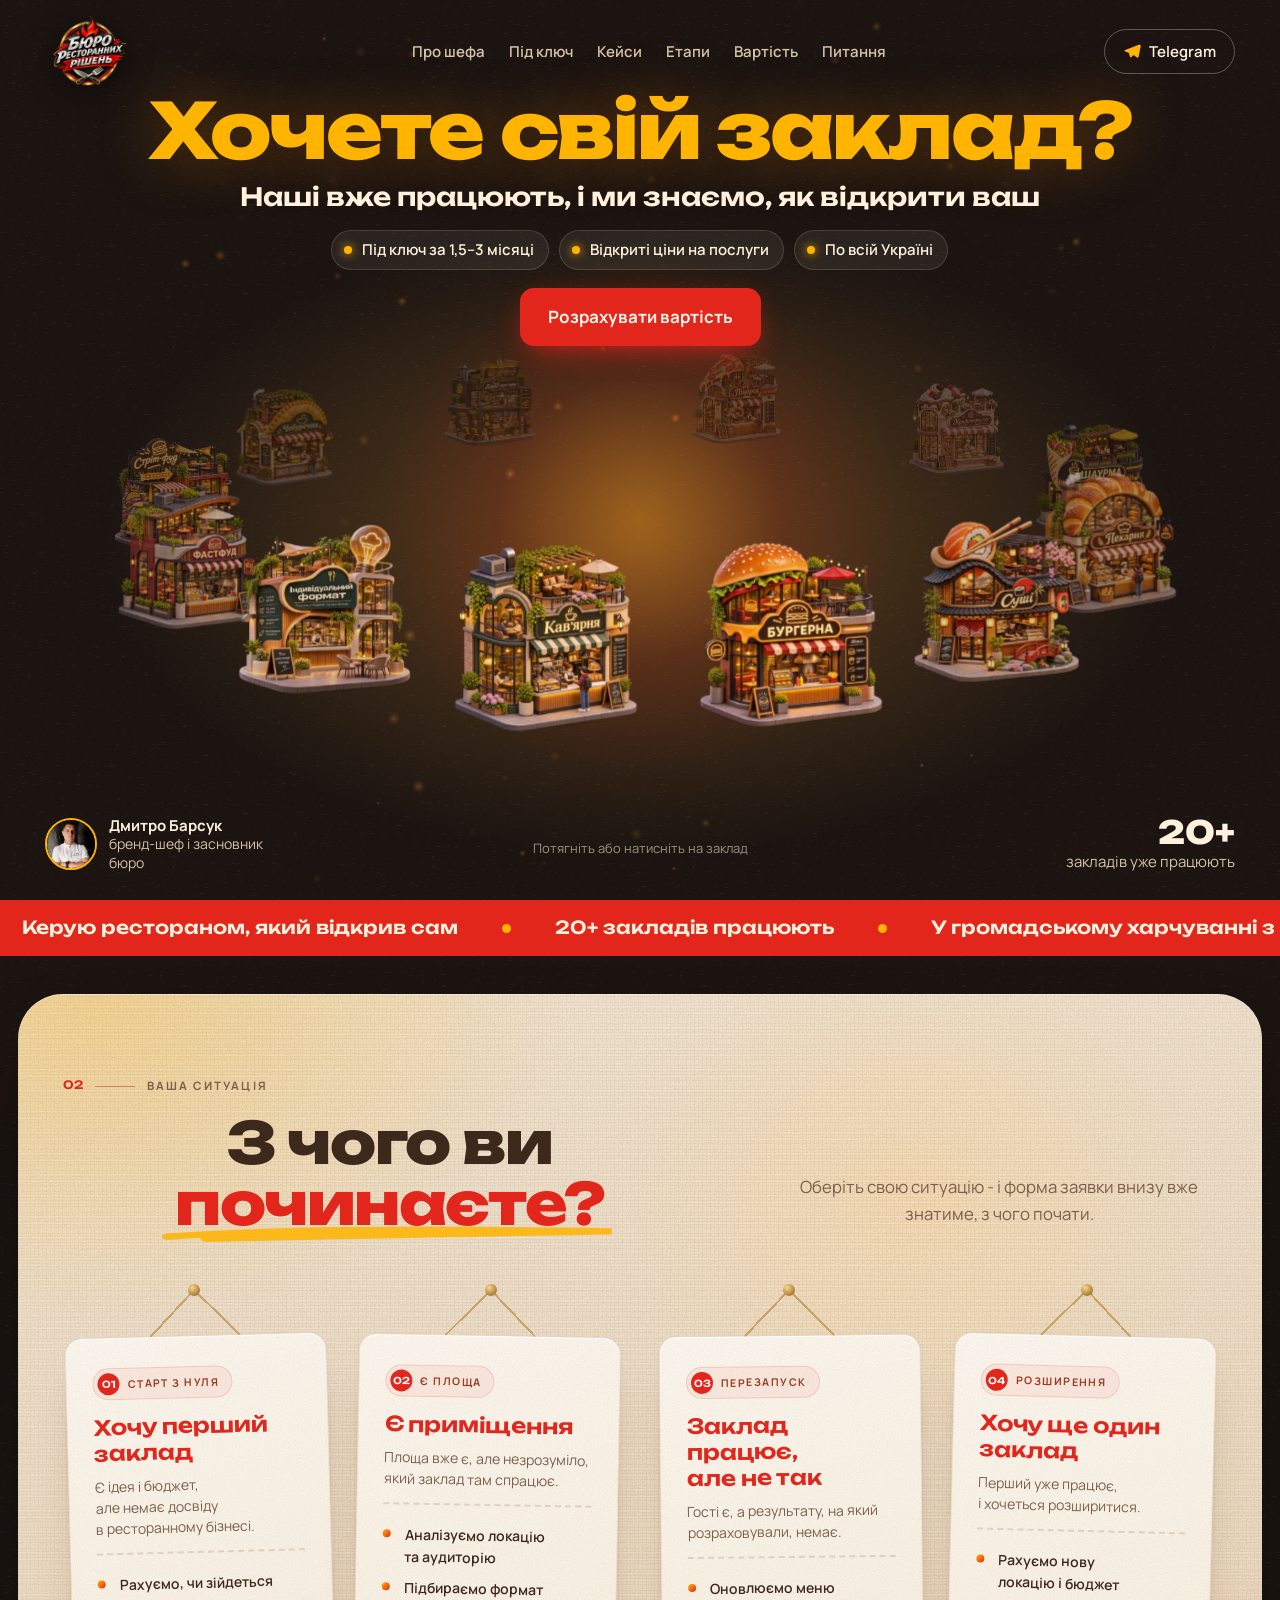
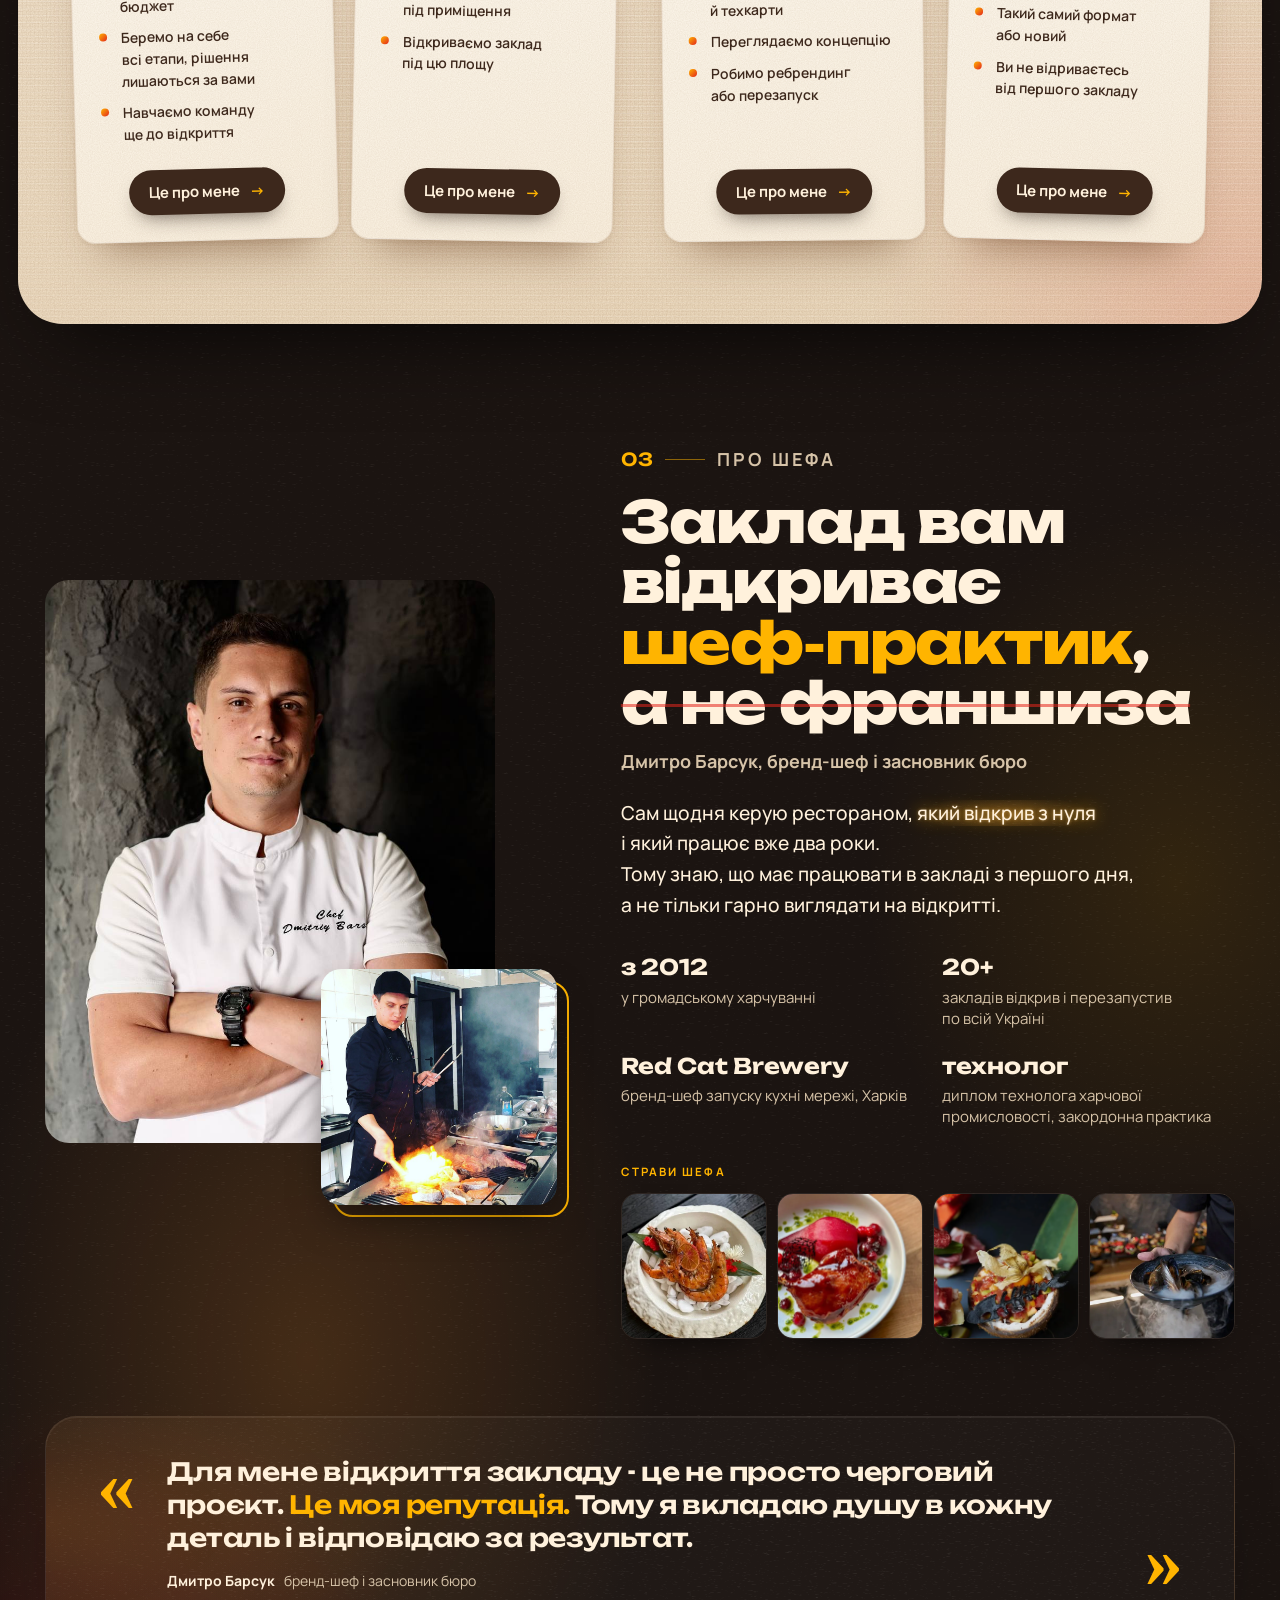
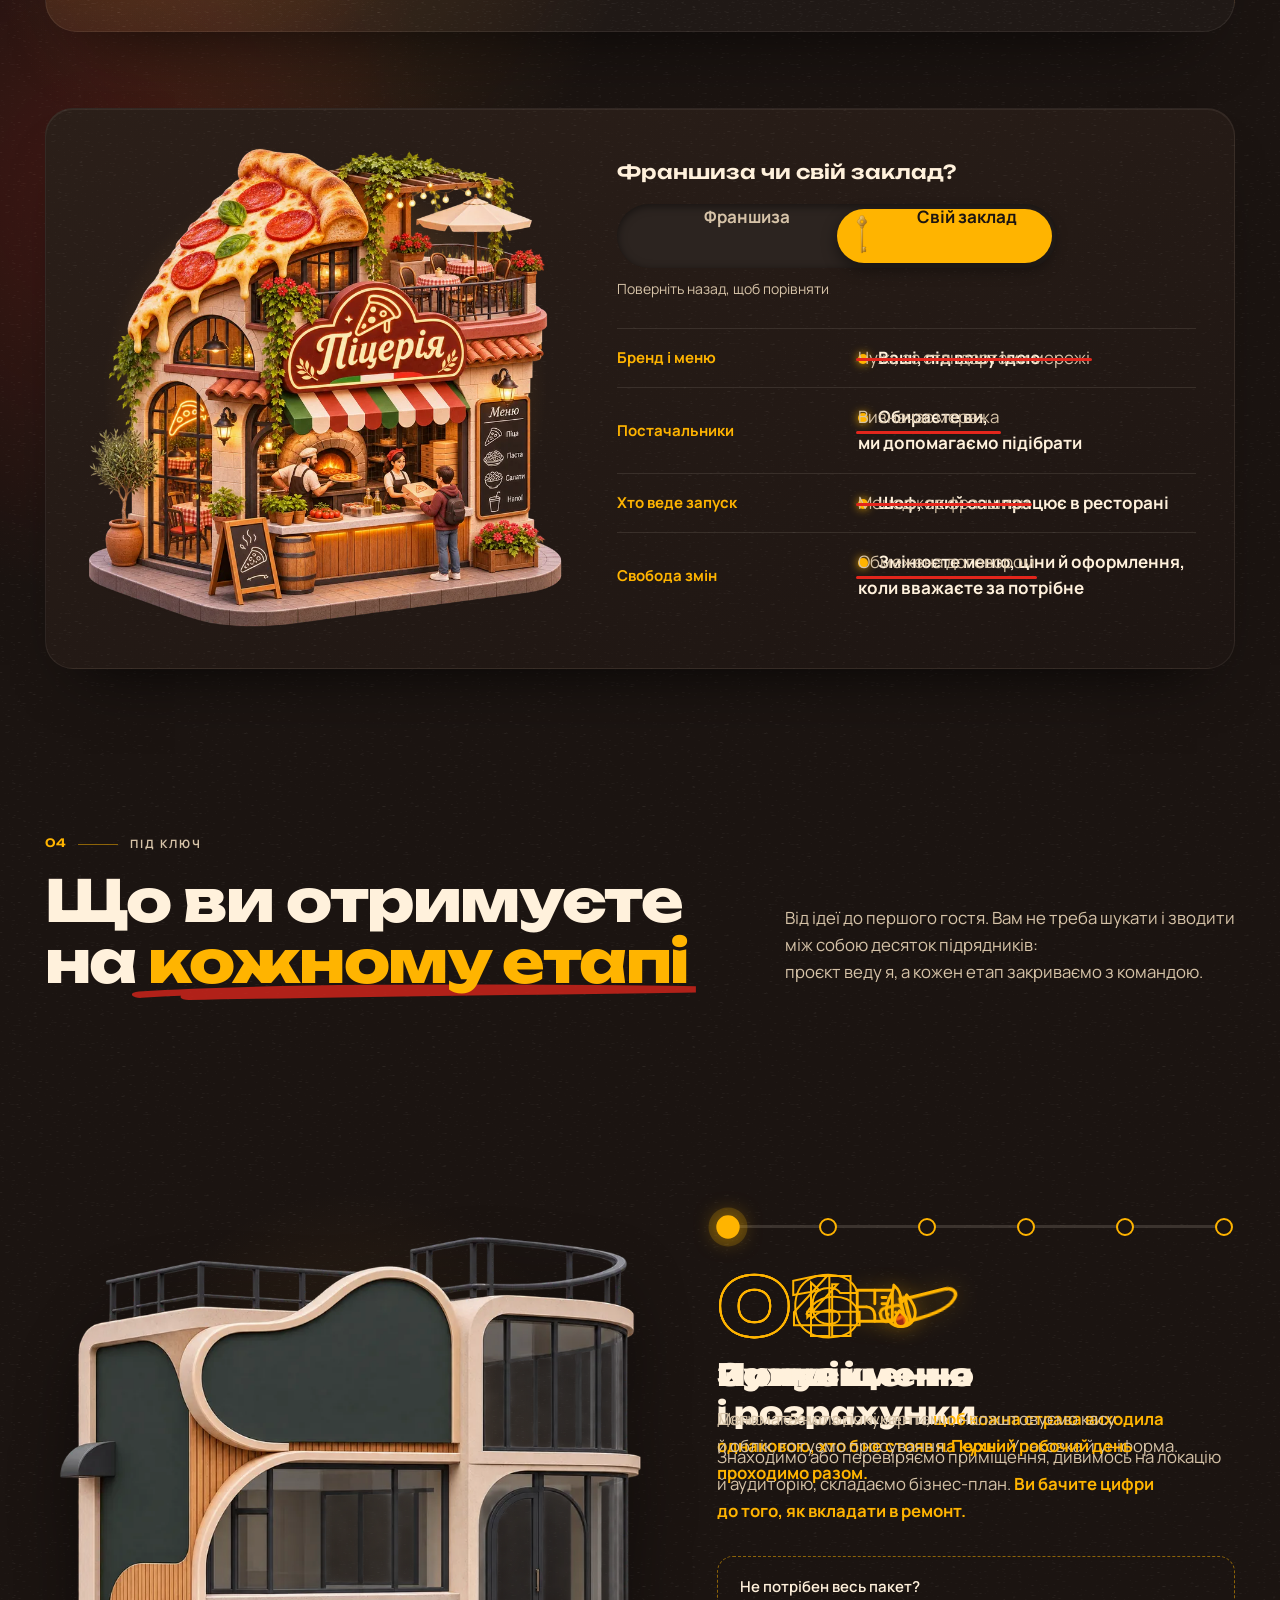
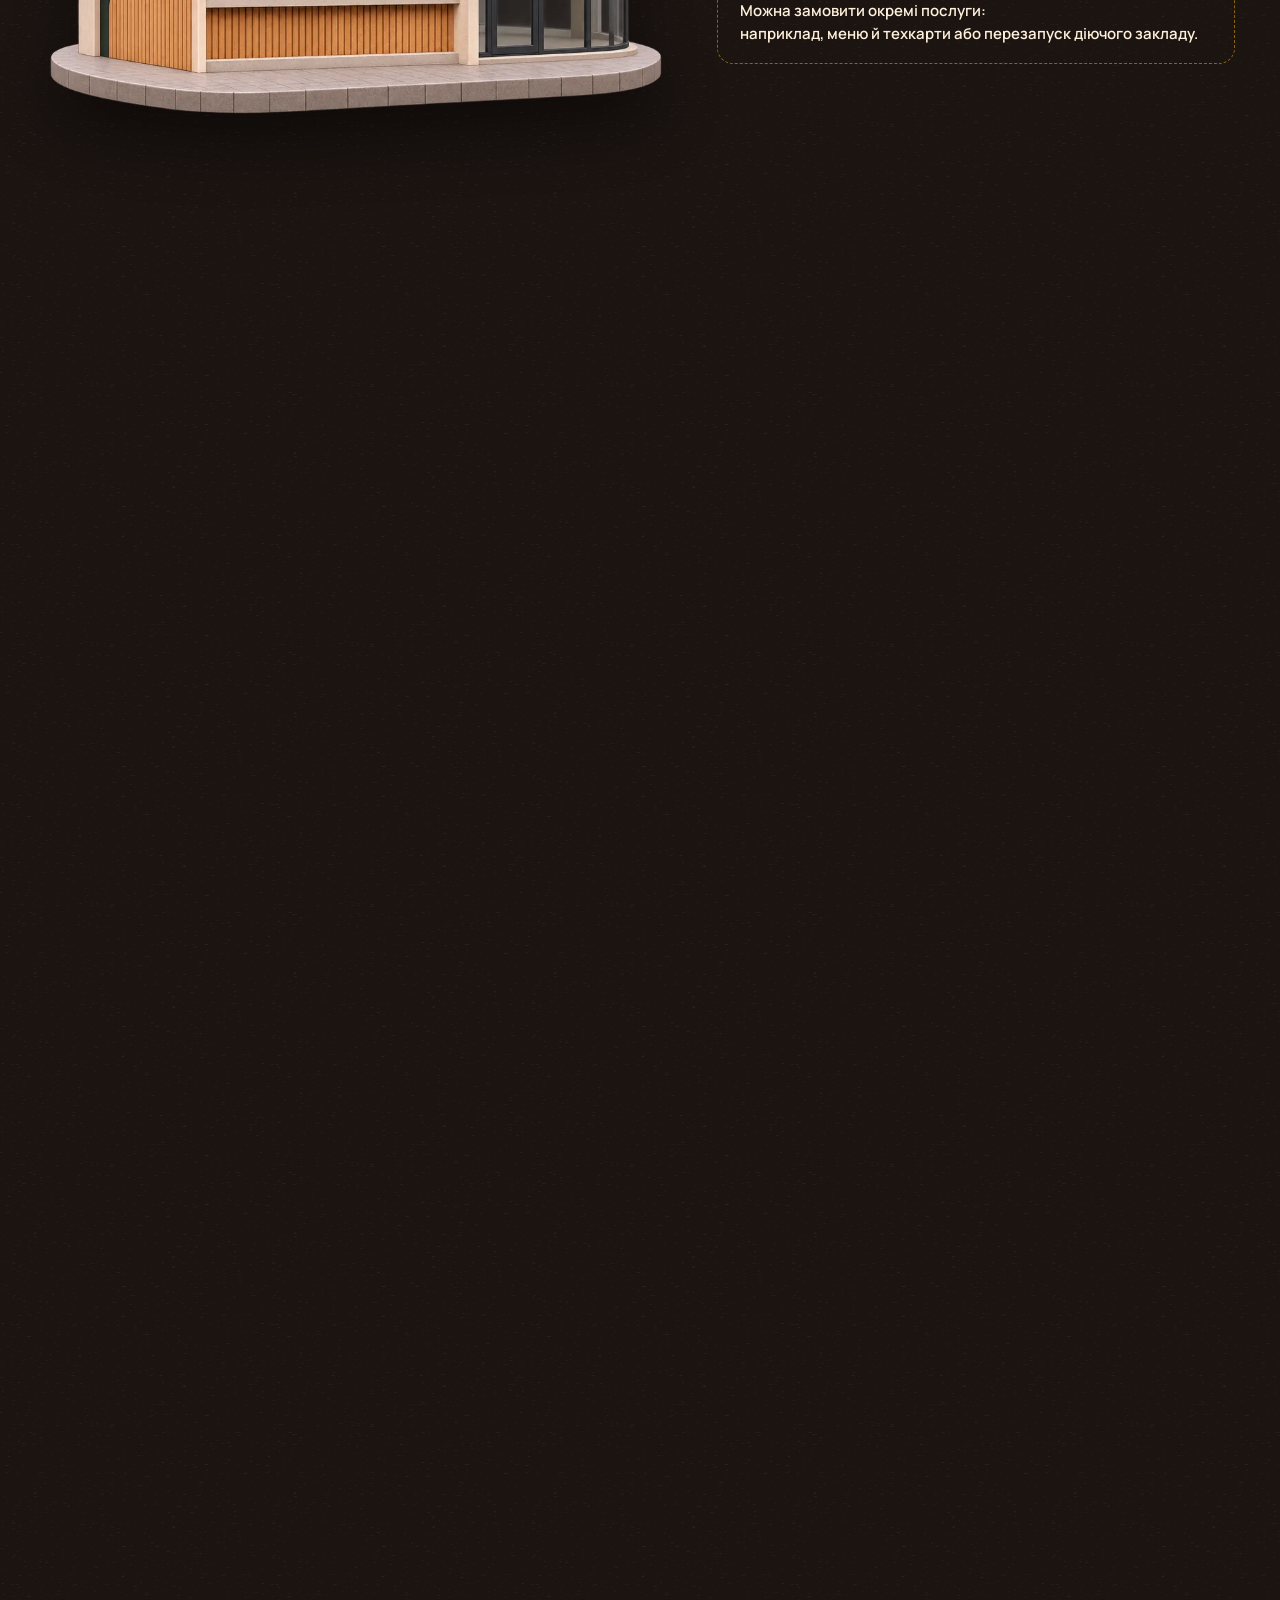
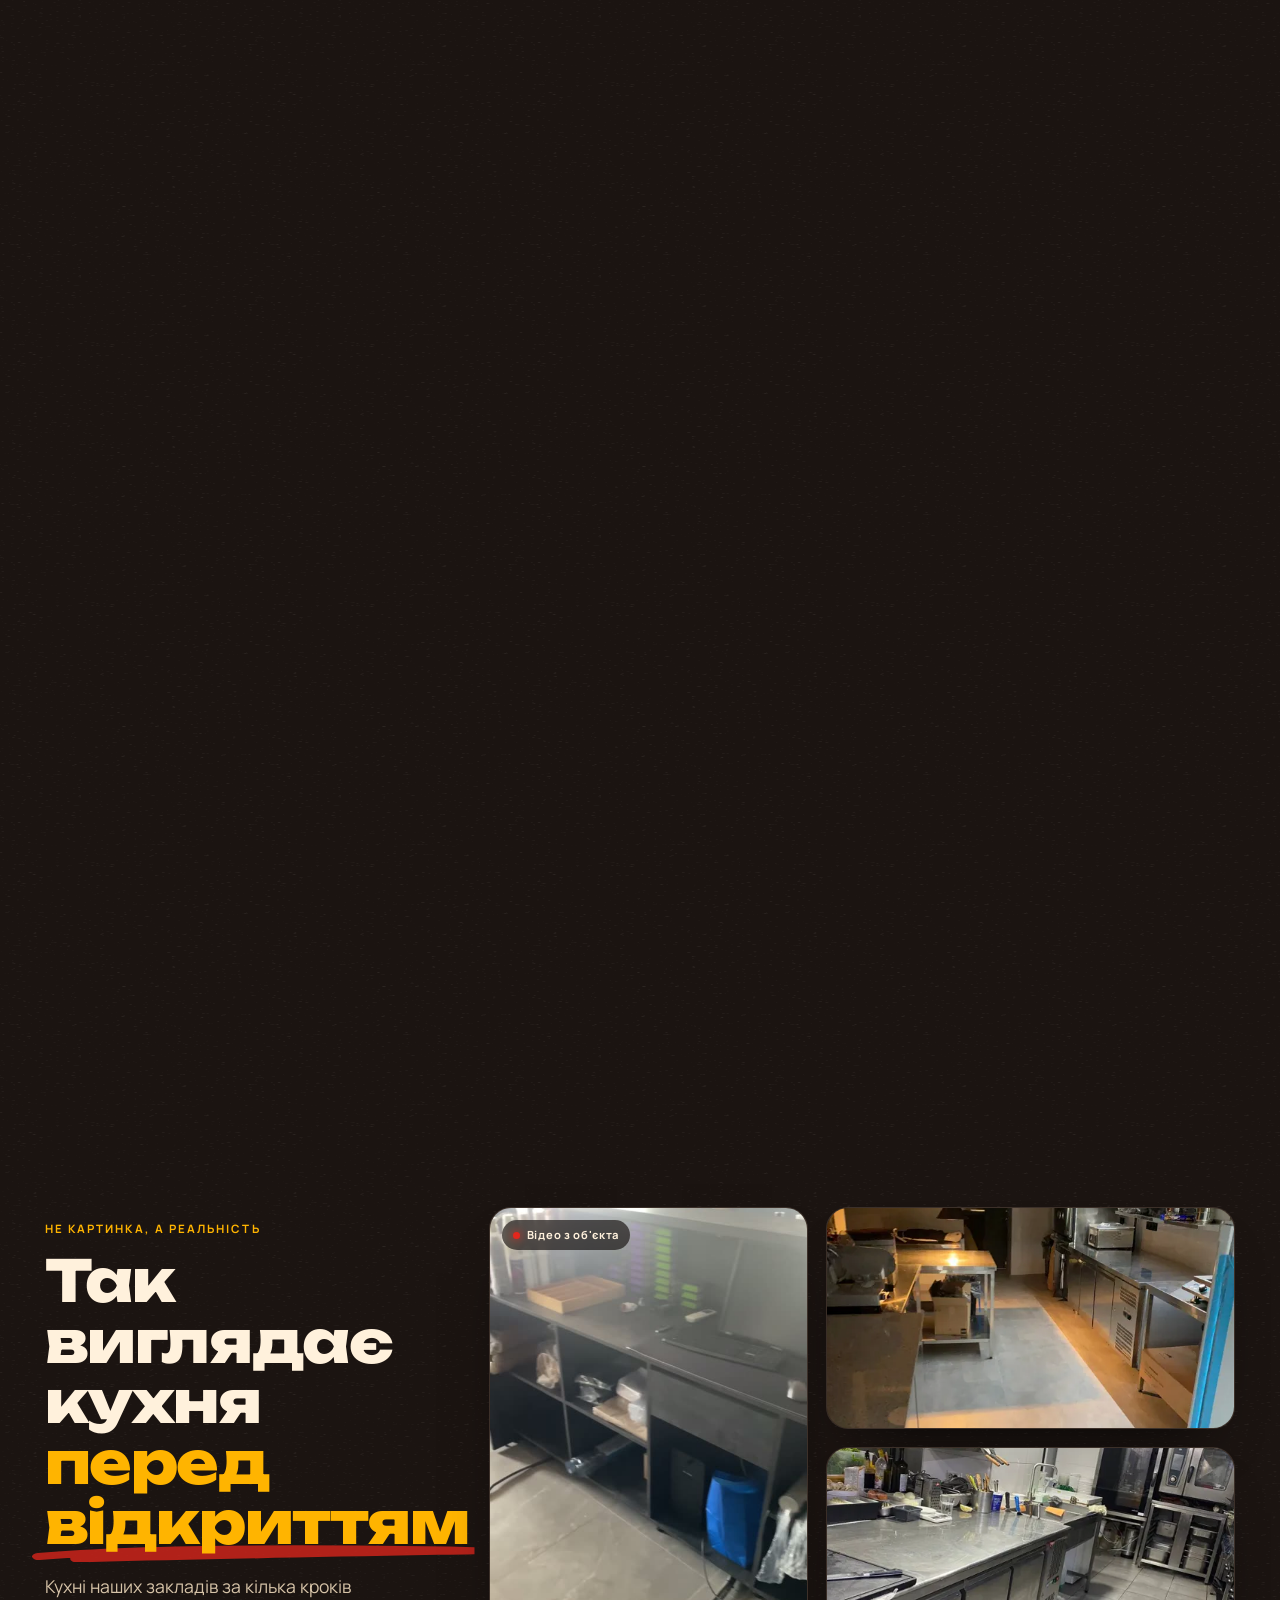
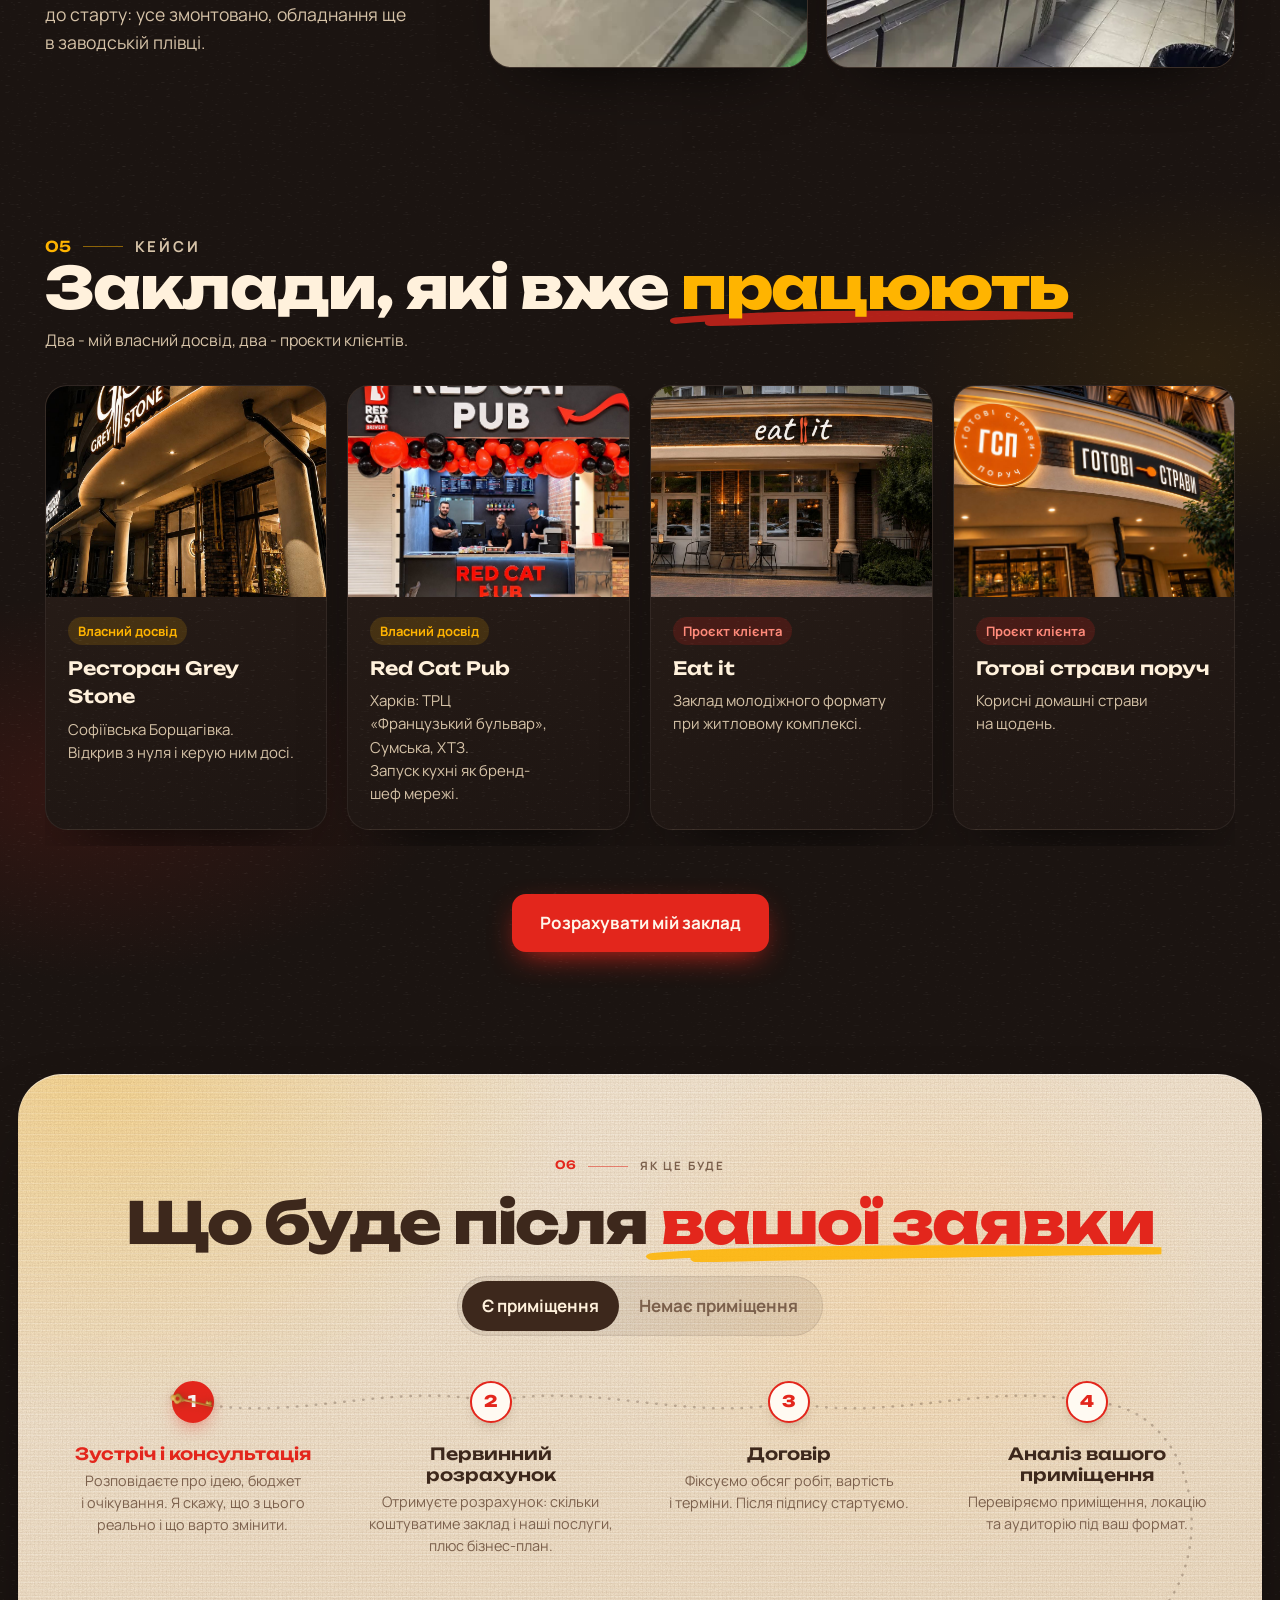
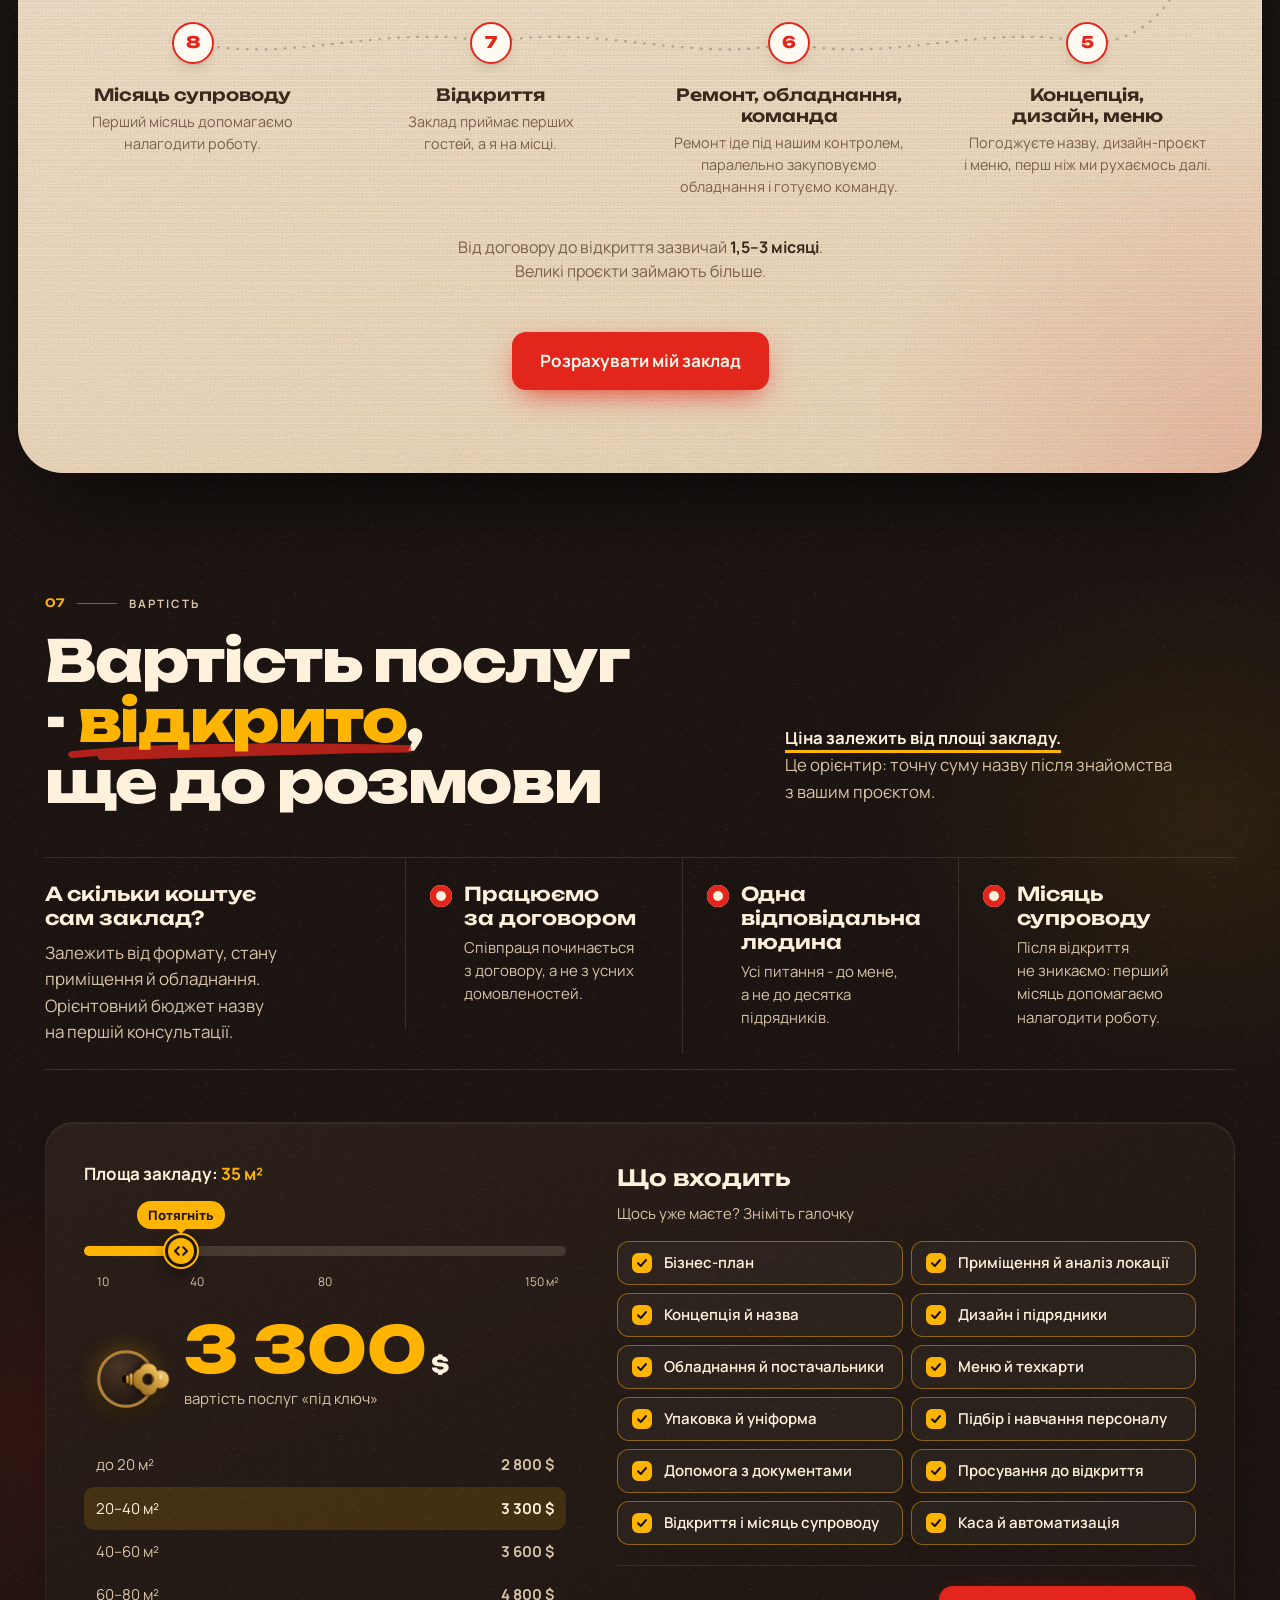
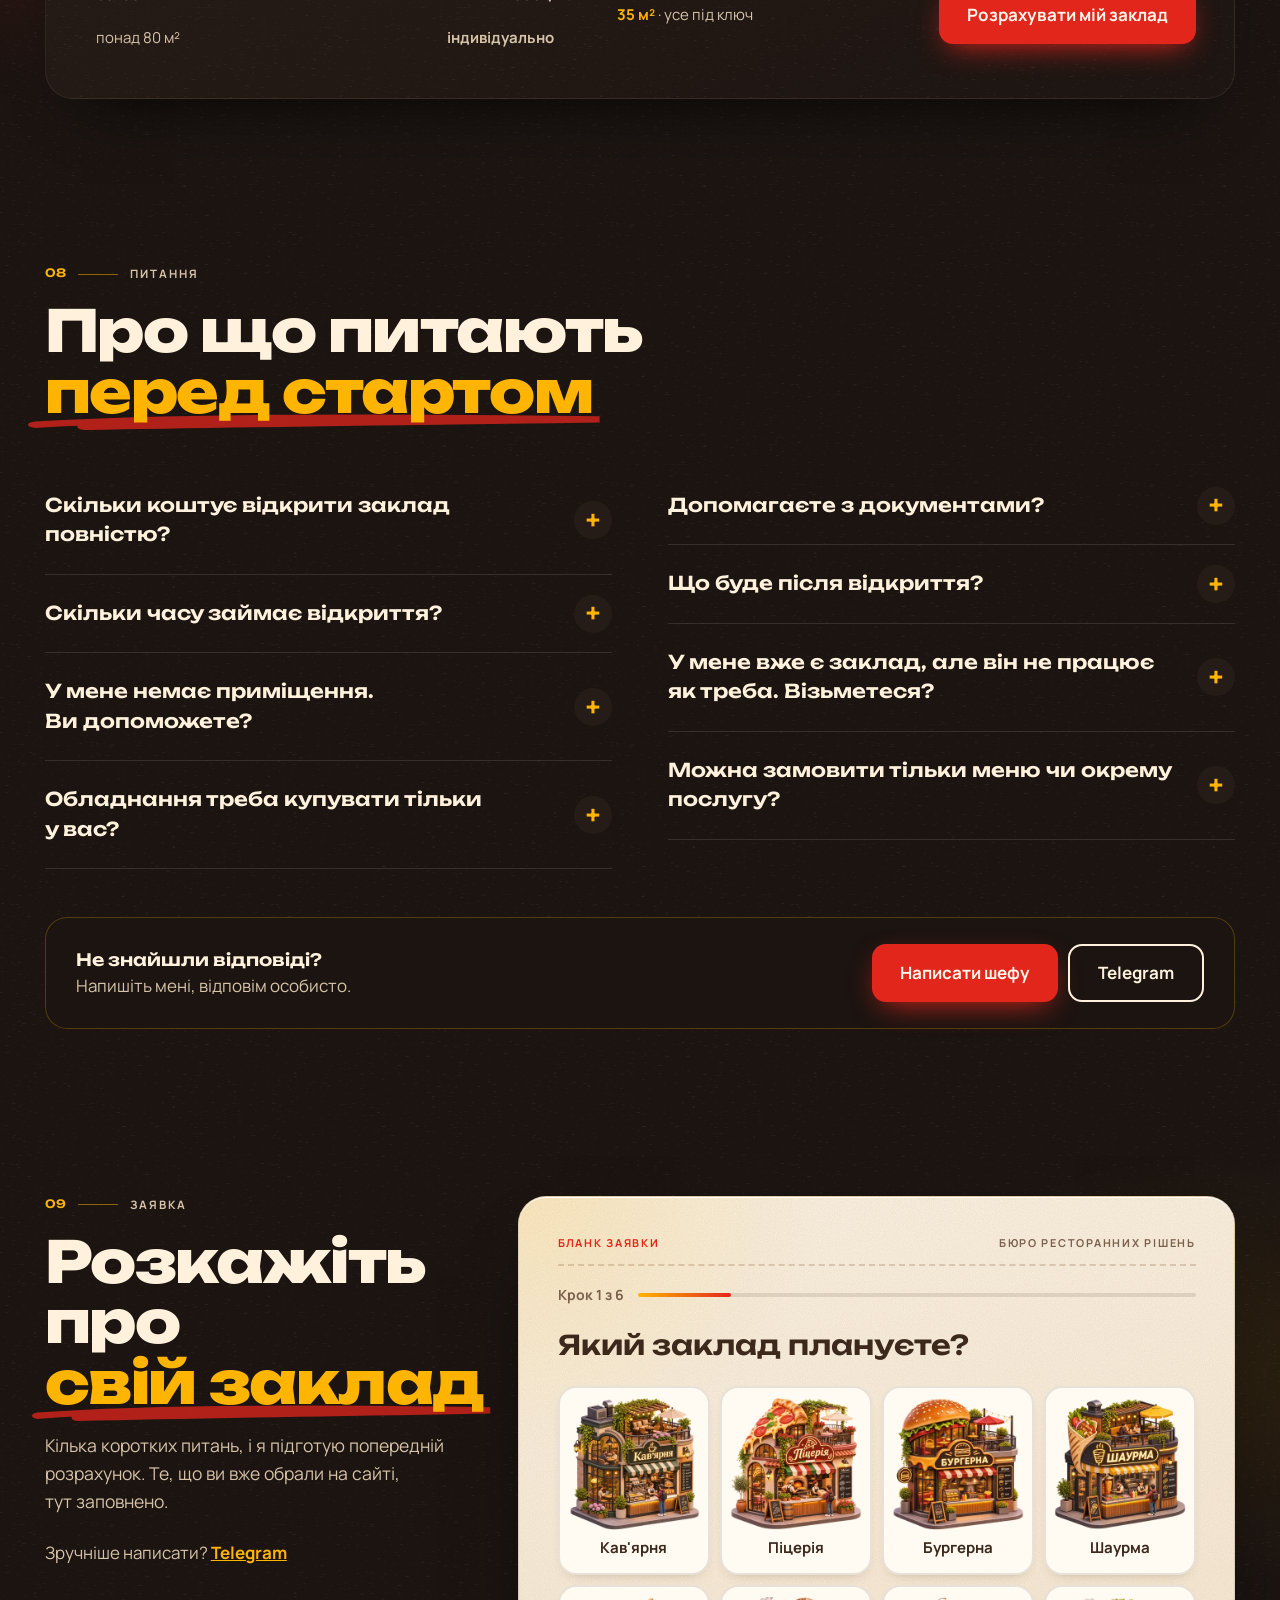
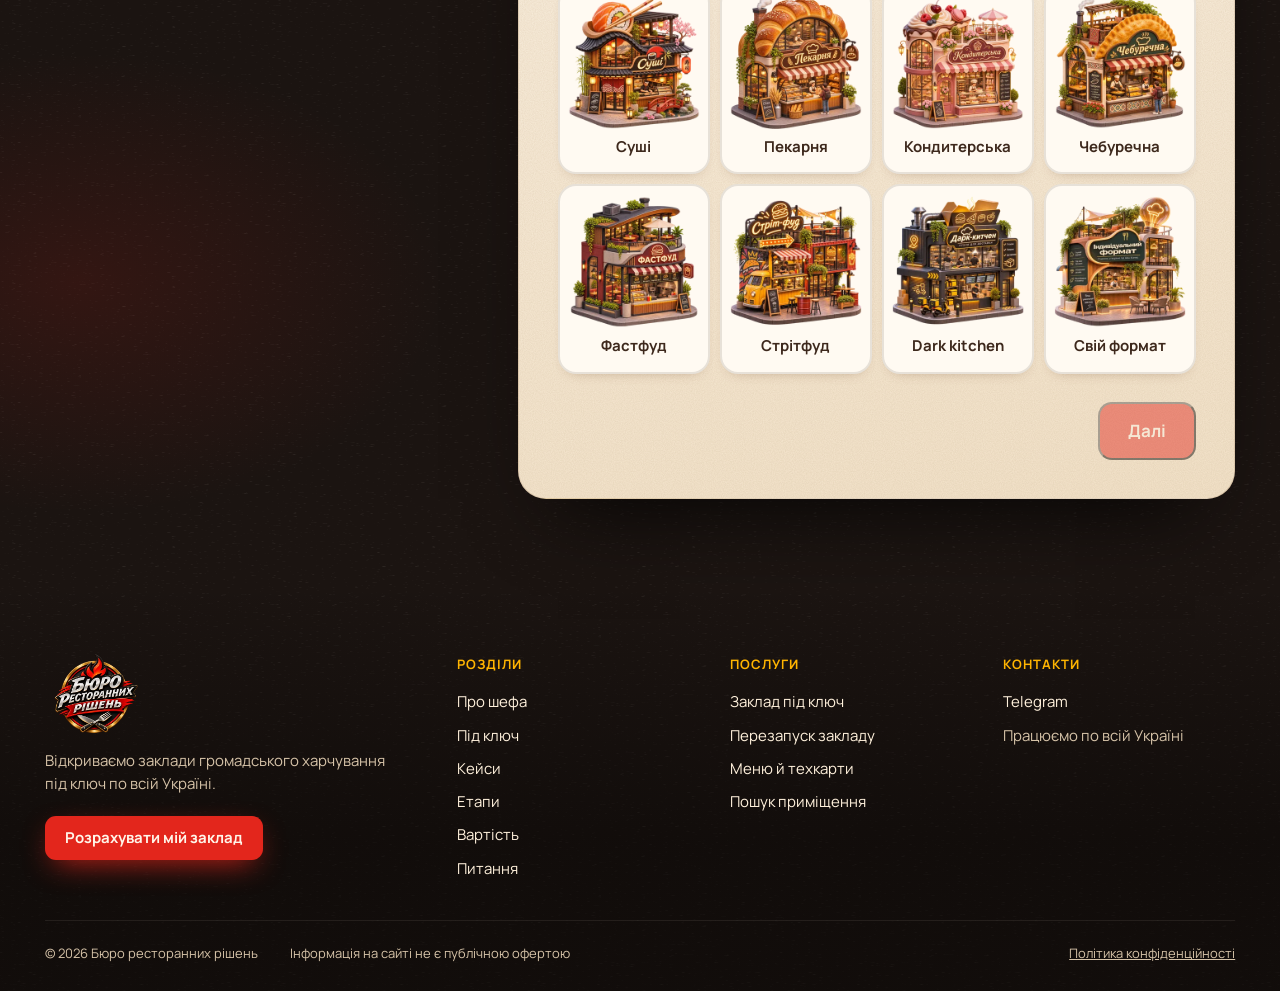
==== site/index.html @ 127c80cb "New social preview image; desktop Telegram button above back-to-top - og-image: headline with brush " ====
<!doctype html>
<html lang="uk">
<head>
  <meta charset="utf-8">
  <meta name="viewport" content="width=device-width, initial-scale=1">
  <!-- чернетка для узгодження: не показувати в пошуку. Прибрати перед запуском -->
  <meta name="robots" content="noindex, nofollow">
  <title>Заклад під ключ по всій Україні | Бюро ресторанних рішень</title>
  <meta name="description" content="Відкриваємо кав'ярні, піцерії, бургерні, шаурму, пекарні та інші заклади під ключ за 1,5–3 місяці. Веде запуск бренд-шеф Дмитро Барсук, 20+ закладів уже працюють. Відкриті ціни.">
  <!-- TODO: при переході на власний домен замінити адресу в canonical, og:url, og:image і JSON-LD -->
  <link rel="canonical" href="https://dididods.github.io/zaklady-pid-kliuch/">
  <meta name="theme-color" content="#1b1411">
  <link rel="icon" href="favicon.png" type="image/png">
  <link rel="apple-touch-icon" href="apple-touch-icon.png">

  <!-- Прев'ю посилання в Telegram, Viber, Facebook (Open Graph) -->
  <meta property="og:type" content="website">
  <meta property="og:locale" content="uk_UA">
  <meta property="og:site_name" content="Бюро ресторанних рішень">
  <meta property="og:title" content="Хочете свій заклад? Відкриємо під ключ">
  <meta property="og:description" content="Наші вже працюють, і ми знаємо, як відкрити ваш. Кав'ярні, піцерії, бургерні та інші формати по всій Україні.">
  <meta property="og:url" content="https://dididods.github.io/zaklady-pid-kliuch/">
  <meta property="og:image" content="https://dididods.github.io/zaklady-pid-kliuch/img/og-image.jpg?v=2">
  <meta property="og:image:width" content="1200">
  <meta property="og:image:height" content="630">
  <meta property="og:image:alt" content="Бюро ресторанних рішень: бренд-шеф Дмитро Барсук відкриває заклади під ключ">
  <meta name="twitter:card" content="summary_large_image">

  <!-- Дані для Google: хто ми і що робимо -->
  <script type="application/ld+json">
  {
    "@context": "https://schema.org",
    "@type": "ProfessionalService",
    "name": "Бюро ресторанних рішень",
    "description": "Відкриття закладів громадського харчування під ключ: концепція, дизайн, обладнання, меню, персонал, запуск.",
    "url": "https://dididods.github.io/zaklady-pid-kliuch/",
    "logo": "https://dididods.github.io/zaklady-pid-kliuch/img/logo.webp",
    "image": "https://dididods.github.io/zaklady-pid-kliuch/img/og-image.jpg",
    "areaServed": { "@type": "Country", "name": "Україна" },
    "founder": { "@type": "Person", "name": "Дмитро Барсук", "jobTitle": "Бренд-шеф" },
    "sameAs": ["https://t.me/Dima_Brss"],
    "priceRange": "$2800–4800"
  }
  </script>
  <link rel="preconnect" href="https://fonts.googleapis.com">
  <link rel="preconnect" href="https://fonts.gstatic.com" crossorigin>
  <link href="https://fonts.googleapis.com/css2?family=Manrope:wght@400;600;700&family=Unbounded:wght@600;800&display=swap" rel="stylesheet">
  <!-- ?v= — щоб браузер не брав застарілу версію з кешу; міняти при кожному оновленні -->
  <link rel="stylesheet" href="styles.css?v=76">

  <!-- GSAP вантажимо якомога раніше: поки його немає, інтро не може стартувати -->
  <link rel="preload" as="script" href="js/gsap.min.js">
  <link rel="preload" as="script" href="js/ScrollTrigger.min.js">

  <script>
    // браузер не відновлює стару позицію прокрутки: сторінка відкривається з першого екрана
    if ('scrollRestoration' in history) history.scrollRestoration = 'manual';
    // Інтро показуємо при кожному відкритті сайту. Не показуємо, якщо людина прийшла
    // зі сторінки цього ж сайту (напр. «Повернутися до заявки» з privacy.html): тоді лишаємо якір.
    // ?intro=1 — показати примусово
    var internal = false;
    try {
      var force = location.search.indexOf('intro=1') > -1;
      internal = !!document.referrer && document.referrer.indexOf(location.origin + '/') === 0 &&
        document.referrer.split('#')[0] !== location.href.split('#')[0];
      var calm = matchMedia('(prefers-reduced-motion: reduce)').matches;
      if (!force && (internal || calm)) document.documentElement.classList.add('no-intro');
    } catch (e) { document.documentElement.classList.add('no-intro'); }
    // відкриття сайту - завжди з першого екрана, навіть якщо в адресі лишився якір (#zayavka тощо)
    if (!internal && location.hash) history.replaceState(null, '', location.pathname + location.search);
    if (!document.documentElement.classList.contains('no-intro')) {
      // запобіжник: якщо анімація не стартувала за 2 с (повільний інтернет), інтро просто зникає
      setTimeout(function () {
        if (!window.__introStarted) document.documentElement.classList.add('no-intro');
      }, 2000);
    }
  </script>
</head>
<body>

  <!-- Спільні елементи дверей: стулка з горіха, книжкове дзеркалення текстури -->
  <svg width="0" height="0" style="position:absolute" aria-hidden="true">
    <defs>
      <linearGradient id="walnut" x1="0" y1="0" x2="1" y2="0">
        <stop offset="0" stop-color="#5b321b"/>
        <stop offset=".35" stop-color="#6d3e22"/>
        <stop offset=".7" stop-color="#5f351d"/>
        <stop offset="1" stop-color="#4a2814"/>
      </linearGradient>
      <linearGradient id="sheen" x1="0" y1="0" x2="1" y2="0">
        <stop offset="0" stop-color="#fff" stop-opacity="0"/>
        <stop offset=".55" stop-color="#ffd9a8" stop-opacity=".09"/>
        <stop offset=".75" stop-color="#fff" stop-opacity="0"/>
      </linearGradient>
      <linearGradient id="edgeShade" x1="0" y1="0" x2="1" y2="0">
        <stop offset="0" stop-color="#000" stop-opacity="0"/>
        <stop offset="1" stop-color="#000" stop-opacity=".45"/>
      </linearGradient>
      <linearGradient id="brassBar" x1="0" y1="0" x2="1" y2="0">
        <stop offset="0" stop-color="#8a5a16"/>
        <stop offset=".45" stop-color="#f3d58e"/>
        <stop offset="1" stop-color="#a26c1d"/>
      </linearGradient>
      <!-- текстура волокон: розтягнутий по вертикалі шум -->
      <filter id="grainDark" x="0" y="0" width="100%" height="100%">
        <feTurbulence type="fractalNoise" baseFrequency="0.11 0.0028" numOctaves="4" seed="11"/>
        <feColorMatrix type="matrix" values="0 0 0 0 .1  0 0 0 0 .045  0 0 0 0 .015  3.4 0 0 0 -1.4"/>
      </filter>
      <filter id="grainLight" x="0" y="0" width="100%" height="100%">
        <feTurbulence type="fractalNoise" baseFrequency="0.02 0.0012" numOctaves="3" seed="4"/>
        <feColorMatrix type="matrix" values="0 0 0 0 .9  0 0 0 0 .62  0 0 0 0 .38  -1.1 0 0 0 .5"/>
      </filter>
      <!-- ключ для етапів і фіналу квізу; точка входу в замок — (50, 94) -->
      <linearGradient id="keyBrassS" x1="0" y1="0" x2="1" y2="1">
        <stop offset="0" stop-color="#fbe3a2"/>
        <stop offset=".4" stop-color="#dcaa48"/>
        <stop offset="1" stop-color="#8a5a16"/>
      </linearGradient>
      <symbol id="keyShape" viewBox="0 0 100 300">
        <g fill="url(#keyBrassS)" stroke="#6b430f" stroke-width="1.5">
          <path fill-rule="evenodd" d="M50 4a19 19 0 0 1 18 25 19 19 0 0 1 4 36 19 19 0 0 1-22 14 19 19 0 0 1-22-14 19 19 0 0 1 4-36A19 19 0 0 1 50 4zm0 32a12 12 0 1 0 0 24 12 12 0 0 0 0-24z"/>
          <rect x="38" y="80" width="24" height="7" rx="2"/>
          <rect x="42" y="88" width="16" height="6" rx="2"/>
          <rect x="45" y="94" width="10" height="176" rx="2"/>
          <path d="M55 228h22v9h-8v7h8v18H55z"/>
        </g>
        <ellipse cx="44" cy="22" rx="6" ry="3" fill="#fff" fill-opacity=".45"/>
      </symbol>
      <clipPath id="leafShape"><path d="M300 1000H0V300A300 300 0 0 1 300 0Z"/></clipPath>
      <symbol id="leaf" viewBox="0 0 300 1000">
        <g clip-path="url(#leafShape)">
          <rect width="300" height="1000" fill="url(#walnut)"/>
          <rect width="300" height="1000" filter="url(#grainDark)"/>
          <rect width="300" height="1000" filter="url(#grainLight)"/>
          <!-- верхня арочна філенка -->
          <path d="M46 645V300A254 254 0 0 1 268 48V645Z" fill="none" stroke="#1d0e05" stroke-opacity=".6" stroke-width="9"/>
          <path d="M52 639V300A248 248 0 0 1 262 54V639Z" fill="none" stroke="#ffd9a8" stroke-opacity=".14" stroke-width="2"/>
          <path d="M64 627V300A236 236 0 0 1 250 66V627Z" fill="#000" fill-opacity=".07" stroke="#1d0e05" stroke-opacity=".35" stroke-width="3"/>
          <!-- нижня філенка -->
          <rect x="46" y="695" width="222" height="250" rx="2" fill="none" stroke="#1d0e05" stroke-opacity=".6" stroke-width="9"/>
          <rect x="52" y="701" width="210" height="238" fill="none" stroke="#ffd9a8" stroke-opacity=".14" stroke-width="2"/>
          <rect x="64" y="713" width="186" height="214" fill="#000" fill-opacity=".07" stroke="#1d0e05" stroke-opacity=".35" stroke-width="3"/>
          <rect width="300" height="1000" fill="url(#sheen)"/>
          <rect x="282" width="18" height="1000" fill="url(#edgeShade)"/>
          <!-- латунна ручка-планка -->
          <rect x="268" y="452" width="11" height="170" rx="5.5" fill="url(#brassBar)"/>
          <rect x="264" y="462" width="8" height="10" rx="2" fill="#7a4e14"/>
          <rect x="264" y="602" width="8" height="10" rx="2" fill="#7a4e14"/>
        </g>
      </symbol>
    </defs>
  </svg>

  <!-- ===== 0. Інтро: ключ відчиняє двері ===== -->
  <div class="intro" aria-hidden="true">
    <div class="wall-panel wall-panel--left"></div>
    <div class="wall-panel wall-panel--right"></div>
    <div class="portal">
      <div class="portal__seam"></div>
      <div class="portal__leaves">
        <svg class="leaf leaf--left" viewBox="0 0 300 1000" preserveAspectRatio="none"><use href="#leaf"/></svg>
        <svg class="leaf leaf--right" viewBox="0 0 300 1000" preserveAspectRatio="none"><g transform="translate(300 0) scale(-1 1)"><use href="#leaf"/></g></svg>
      </div>
      <div class="portal__reveal"></div>
      <div class="lock">
        <div class="lock__plate"><span class="lock__hole"></span></div>
        <span class="lock__flash"></span>
        <svg class="key" viewBox="0 0 100 300" aria-hidden="true">
          <defs>
            <linearGradient id="keyBrass" x1="0" y1="0" x2="1" y2="1">
              <stop offset="0" stop-color="#fbe3a2"/>
              <stop offset=".4" stop-color="#dcaa48"/>
              <stop offset="1" stop-color="#8a5a16"/>
            </linearGradient>
          </defs>
          <g fill="url(#keyBrass)" stroke="#6b430f" stroke-width="1.5">
            <!-- вушко-трилисник -->
            <path fill-rule="evenodd" d="M50 4a19 19 0 0 1 18 25 19 19 0 0 1 4 36 19 19 0 0 1-22 14 19 19 0 0 1-22-14 19 19 0 0 1 4-36A19 19 0 0 1 50 4zm0 32a12 12 0 1 0 0 24 12 12 0 0 0 0-24z"/>
            <!-- комірець -->
            <rect x="38" y="80" width="24" height="7" rx="2"/>
            <rect x="42" y="88" width="16" height="6" rx="2"/>
            <!-- стрижень і борідка -->
            <rect x="45" y="94" width="10" height="176" rx="2"/>
            <path d="M55 228h22v9h-8v7h8v18H55z"/>
          </g>
          <ellipse cx="44" cy="22" rx="6" ry="3" fill="#fff" fill-opacity=".45"/>
        </svg>
      </div>
      <div class="portal__floor"></div>
    </div>
    <button class="intro__skip" type="button">Пропустити</button>
  </div>

  <!-- ===== Шапка ===== -->
  <header class="site-header">
    <a class="brand" href="./" aria-label="Бюро ресторанних рішень, на головну">
      <img src="img/logo.webp" width="360" height="303" alt="Бюро ресторанних рішень">
    </a>
    <!-- меню + кнопка: по центру, при скролі стискаються в плашку і їдуть разом зі сторінкою -->
    <div class="header-bar">
      <button class="burger" type="button" aria-expanded="false" aria-controls="site-nav" aria-label="Меню">
        <span></span><span></span><span></span>
      </button>
      <nav class="site-nav" id="site-nav" aria-label="Розділи">
        <a href="#shef">Про шефа</a>
        <a href="#pid-kliuch">Під&nbsp;ключ</a>
        <a href="#keisy">Кейси</a>
        <a href="#etapy">Етапи</a>
        <a href="#vartist">Вартість</a>
        <a href="#faq">Питання</a>
      </nav>
      <a class="btn btn--small btn--primary header-consult" href="#zayavka">Консультація</a>
      <a class="bar-tg" href="https://t.me/Dima_Brss" target="_blank" rel="noopener" aria-label="Написати в Telegram">
        <svg viewBox="0 0 24 24" aria-hidden="true"><path d="M21.2 3.6 2.9 10.7c-1 .4-1 1.7.1 2l4.6 1.5 1.8 5.5c.3.9 1.4 1.1 2 .4l2.6-2.7 4.6 3.4c.8.6 1.9.1 2.1-.8l3-14.6c.2-1.1-.9-2-1.9-1.6Z"/><path class="bar-tg__fold" d="m7.6 14.2 9.9-6.6-7.6 7.9"/></svg>
      </a>
    </div>
    <!-- десктоп: повна кнопка на верху сторінки; при скролі перетікає в значок у плашці -->
    <a class="pill header-tg" href="https://t.me/Dima_Brss" target="_blank" rel="noopener">
      <svg viewBox="0 0 24 24" aria-hidden="true"><path d="M21.2 3.6 2.9 10.7c-1 .4-1 1.7.1 2l4.6 1.5 1.8 5.5c.3.9 1.4 1.1 2 .4l2.6-2.7 4.6 3.4c.8.6 1.9.1 2.1-.8l3-14.6c.2-1.1-.9-2-1.9-1.6Z"/></svg>
      Telegram
    </a>
  </header>

  <main>
    <!-- ===== 1. Перший екран ===== -->
    <section class="hero" aria-labelledby="hero-title">
      <canvas class="embers" aria-hidden="true"></canvas>

      <div class="hero__head">
        <h1 id="hero-title">
          <span class="hero__big">Хочете свій заклад?</span>
          <span class="hero__small">Наші вже працюють, і&nbsp;ми&nbsp;знаємо, як&nbsp;відкрити ваш</span>
        </h1>
        <!-- офер: що робимо, за скільки, де -->
        <ul class="hero__chips">
          <li>Під&nbsp;ключ за&nbsp;1,5–3 місяці</li>
          <li>Відкриті ціни на&nbsp;послуги</li>
          <li>По&nbsp;всій Україні</li>
        </ul>
      </div>

      <!-- кнопка одразу під офером; на ≤900px під орбітою (order) -->
      <div class="hero__cta">
        <a class="btn btn--primary" href="#vartist">Розрахувати вартість</a>
      </div>

      <div class="stage">
        <div class="stage__floor" aria-hidden="true"></div>
        <!-- тепле світло в центрі орбіти -->
        <span class="stage__halo" aria-hidden="true"></span>

        <!-- Заклади на орбіті. data-desc — короткий опис у картці фокусу -->
        <ul class="orbit" aria-label="Формати закладів">
          <li class="orbit__item" data-name="Кав'ярня" data-desc="Від кавової точки на винос до кав'ярні із залом і десертами.">
            <button type="button" aria-label="Кав'ярня"><img src="img/zaklady/kavyarnya-md.webp" srcset="img/zaklady/kavyarnya-sm.webp 320w, img/zaklady/kavyarnya-md.webp 480w, img/zaklady/kavyarnya.webp 800w" sizes="(max-width: 760px) 124px, (max-width: 900px) 100px, 24vw" width="480" height="480" alt="" draggable="false"></button><span class="orbit__shadow"></span>
          </li>
          <li class="orbit__item" data-name="Бургерна" data-desc="Гриль, соуси, швидка видача і зал під ваш формат.">
            <button type="button" aria-label="Бургерна"><img src="img/zaklady/burgerna-md.webp" srcset="img/zaklady/burgerna-sm.webp 320w, img/zaklady/burgerna-md.webp 480w, img/zaklady/burgerna.webp 800w" sizes="(max-width: 760px) 124px, (max-width: 900px) 100px, 24vw" width="480" height="480" alt="" draggable="false"></button><span class="orbit__shadow"></span>
          </li>
          <li class="orbit__item" data-name="Суші" data-desc="Суші-бар із залом або точка, що працює на доставку.">
            <button type="button" aria-label="Суші"><img src="img/zaklady/sushi-md.webp" srcset="img/zaklady/sushi-sm.webp 320w, img/zaklady/sushi-md.webp 480w, img/zaklady/sushi.webp 800w" sizes="(max-width: 760px) 124px, (max-width: 900px) 100px, 24vw" width="480" height="480" alt="" draggable="false"></button><span class="orbit__shadow"></span>
          </li>
          <li class="orbit__item" data-name="Пекарня" data-desc="Власна випічка: цех, вітрина, меню і техкарти.">
            <button type="button" aria-label="Пекарня"><img src="img/zaklady/pekarnya-md.webp" srcset="img/zaklady/pekarnya-sm.webp 320w, img/zaklady/pekarnya-md.webp 480w, img/zaklady/pekarnya.webp 800w" sizes="(max-width: 760px) 124px, (max-width: 900px) 100px, 24vw" width="480" height="480" alt="" draggable="false"></button><span class="orbit__shadow"></span>
          </li>
          <li class="orbit__item" data-name="Шаурма" data-desc="Точка з видачею у вікно або заклад із посадкою та терасою.">
            <button type="button" aria-label="Шаурма"><img src="img/zaklady/shaurma-md.webp" srcset="img/zaklady/shaurma-sm.webp 320w, img/zaklady/shaurma-md.webp 480w, img/zaklady/shaurma.webp 800w" sizes="(max-width: 760px) 124px, (max-width: 900px) 100px, 24vw" width="480" height="480" alt="" draggable="false"></button><span class="orbit__shadow"></span>
          </li>
          <li class="orbit__item" data-name="Кондитерська" data-desc="Цех, вітрина з десертами, меню і техкарти.">
            <button type="button" aria-label="Кондитерська"><img src="img/zaklady/konditerska-md.webp" srcset="img/zaklady/konditerska-sm.webp 320w, img/zaklady/konditerska-md.webp 480w, img/zaklady/konditerska.webp 800w" sizes="(max-width: 760px) 124px, (max-width: 900px) 100px, 24vw" width="480" height="480" alt="" draggable="false"></button><span class="orbit__shadow"></span>
          </li>
          <li class="orbit__item" data-name="Піцерія" data-desc="Піч, тісто, меню й техкарти: піцерія з видачею або із залом.">
            <button type="button" aria-label="Піцерія"><img src="img/zaklady/pitseriia-md.webp" srcset="img/zaklady/pitseriia-sm.webp 320w, img/zaklady/pitseriia-md.webp 480w, img/zaklady/pitseriia.webp 800w" sizes="(max-width: 760px) 124px, (max-width: 900px) 100px, 24vw" width="480" height="480" alt="" draggable="false"></button><span class="orbit__shadow"></span>
          </li>
          <li class="orbit__item" data-name="Dark kitchen" data-desc="Кухня тільки на доставку: без залу, з фокусом на швидкість і упаковку.">
            <button type="button" aria-label="Dark kitchen"><img src="img/zaklady/dark-kitchen-md.webp" srcset="img/zaklady/dark-kitchen-sm.webp 320w, img/zaklady/dark-kitchen-md.webp 480w, img/zaklady/dark-kitchen.webp 800w" sizes="(max-width: 760px) 124px, (max-width: 900px) 100px, 24vw" width="480" height="480" alt="" draggable="false"></button><span class="orbit__shadow"></span>
          </li>
          <li class="orbit__item" data-name="Чебуречна" data-desc="Класика, яку люблять: кухня, вітрина і зал під формат.">
            <button type="button" aria-label="Чебуречна"><img src="img/zaklady/cheburechna-md.webp" srcset="img/zaklady/cheburechna-sm.webp 320w, img/zaklady/cheburechna-md.webp 480w, img/zaklady/cheburechna.webp 800w" sizes="(max-width: 760px) 124px, (max-width: 900px) 100px, 24vw" width="480" height="480" alt="" draggable="false"></button><span class="orbit__shadow"></span>
          </li>
          <li class="orbit__item" data-name="Стрітфуд" data-desc="Компактний формат: кіоск, контейнер або точка на фудкорті.">
            <button type="button" aria-label="Стрітфуд"><img src="img/zaklady/stritfud-md.webp" srcset="img/zaklady/stritfud-sm.webp 320w, img/zaklady/stritfud-md.webp 480w, img/zaklady/stritfud.webp 800w" sizes="(max-width: 760px) 124px, (max-width: 900px) 100px, 24vw" width="480" height="480" alt="" draggable="false"></button><span class="orbit__shadow"></span>
          </li>
          <li class="orbit__item" data-name="Фастфуд" data-desc="Бургери, хот-доги, фрі: швидка кухня і зрозуміле меню.">
            <button type="button" aria-label="Фастфуд"><img src="img/zaklady/fastfood-md.webp" srcset="img/zaklady/fastfood-sm.webp 320w, img/zaklady/fastfood-md.webp 480w, img/zaklady/fastfood.webp 800w" sizes="(max-width: 760px) 124px, (max-width: 900px) 100px, 24vw" width="480" height="480" alt="" draggable="false"></button><span class="orbit__shadow"></span>
          </li>
          <li class="orbit__item" data-name="Свій формат" data-desc="Ідея, якої ще немає в списку? Зберемо заклад саме під неї.">
            <button type="button" aria-label="Свій формат"><img src="img/zaklady/indyvidualnyi-md.webp" srcset="img/zaklady/indyvidualnyi-sm.webp 320w, img/zaklady/indyvidualnyi-md.webp 480w, img/zaklady/indyvidualnyi.webp 800w" sizes="(max-width: 760px) 124px, (max-width: 900px) 100px, 24vw" width="480" height="480" alt="" draggable="false"></button><span class="orbit__shadow"></span>
          </li>
        </ul>

        <p class="stage__hint" aria-hidden="true">Потягніть або&nbsp;натисніть на&nbsp;заклад</p>

        <div class="focus" hidden>
          <p class="focus__name"></p>
          <p class="focus__desc"></p>
          <a class="btn btn--primary focus__cta" href="#zayavka">Хочу такий заклад</a>
          <button class="focus__close" type="button" aria-label="Закрити">×</button>
        </div>
      </div>

      <!-- низ першого екрана: шеф і факт -->
      <div class="hero__bottom">
        <a class="chef-chip" href="#shef">
          <img src="img/dmytro-barsukov.jpg" width="853" height="1280" alt="">
          <span><b>Дмитро Барсук</b> бренд-шеф і&nbsp;засновник бюро</span>
        </a>
        <p class="fact fact--right"><strong>20+</strong> закладів уже працюють</p>
      </div>
    </section>

    <div class="tape" aria-hidden="true">
      <div class="tape__track">
        <span>Керую рестораном, який відкрив сам</span><span>20+ закладів працюють</span><span>У&nbsp;громадському харчуванні з&nbsp;2012</span><span>Під&nbsp;ключ за&nbsp;1,5–3 місяці</span><span>Відкриті ціни</span><span>Вся Україна</span>
        <span>Керую рестораном, який відкрив сам</span><span>20+ закладів працюють</span><span>У&nbsp;громадському харчуванні з&nbsp;2012</span><span>Під&nbsp;ключ за&nbsp;1,5–3 місяці</span><span>Відкриті ціни</span><span>Вся Україна</span>
      </div>
    </div>

    <!-- ===== 2. З чого ви починаєте ===== -->
    <section class="section section--paper" id="komu" aria-labelledby="t-komu">
      <div class="section__head head-split">
        <div>
          <p class="eyebrow"><span class="eyebrow__num">02</span>Ваша ситуація</p>
          <h2 id="t-komu">З&nbsp;чого ви <span class="kw">починаєте?</span></h2>
        </div>
        <p class="section__lead">Оберіть свою ситуацію - і&nbsp;форма заявки внизу вже знатиме, з&nbsp;чого почати.</p>
      </div>
      <!-- таблички «Відчинено» на мотузці: гойдаються при наведенні -->
      <ul class="signs">
        <li class="sign">
          <span class="sign__string" aria-hidden="true"></span>
          <span class="sign__tag"><b>01</b>Старт з&nbsp;нуля</span>
          <h3>Хочу перший заклад</h3>
          <p>Є ідея і&nbsp;бюджет, але немає досвіду в&nbsp;ресторанному бізнесі.</p>
          <ul>
            <li>Рахуємо, чи&nbsp;зійдеться бюджет</li>
            <li>Беремо на&nbsp;себе всі етапи, рішення лишаються за&nbsp;вами</li>
            <li>Навчаємо команду ще&nbsp;до&nbsp;відкриття</li>
          </ul>
          <a href="#zayavka" class="sign__link" data-stage="Ідея" data-premises="Немає">Це&nbsp;про мене</a>
        </li>
        <li class="sign">
          <span class="sign__string" aria-hidden="true"></span>
          <span class="sign__tag"><b>02</b>Є площа</span>
          <h3>Є приміщення</h3>
          <p>Площа вже є, але незрозуміло, який заклад там спрацює.</p>
          <ul>
            <li>Аналізуємо локацію та&nbsp;аудиторію</li>
            <li>Підбираємо формат під&nbsp;приміщення</li>
            <li>Відкриваємо заклад під&nbsp;цю площу</li>
          </ul>
          <a href="#zayavka" class="sign__link" data-premises="Є">Це&nbsp;про мене</a>
        </li>
        <li class="sign">
          <span class="sign__string" aria-hidden="true"></span>
          <span class="sign__tag"><b>03</b>Перезапуск</span>
          <h3>Заклад працює, але не&nbsp;так</h3>
          <p>Гості є, а&nbsp;результату, на&nbsp;який розраховували, немає.</p>
          <ul>
            <li>Оновлюємо меню й&nbsp;техкарти</li>
            <li>Переглядаємо концепцію</li>
            <li>Робимо ребрендинг або&nbsp;перезапуск</li>
          </ul>
          <a href="#zayavka" class="sign__link" data-stage="Діючий заклад">Це&nbsp;про мене</a>
        </li>
        <li class="sign">
          <span class="sign__string" aria-hidden="true"></span>
          <span class="sign__tag"><b>04</b>Розширення</span>
          <h3>Хочу ще&nbsp;один заклад</h3>
          <p>Перший уже працює, і&nbsp;хочеться розширитися.</p>
          <ul>
            <li>Рахуємо нову локацію і&nbsp;бюджет</li>
            <li>Такий самий формат або&nbsp;новий</li>
            <li>Ви&nbsp;не&nbsp;відриваєтесь від&nbsp;першого закладу</li>
          </ul>
          <a href="#zayavka" class="sign__link">Це&nbsp;про мене</a>
        </li>
      </ul>
    </section>


    <!-- ===== 3. Шеф, а не франшиза ===== -->
    <section class="section section--alt section--deep" id="shef" aria-labelledby="t-who">
      <div class="founder">
        <div class="founder__photos">
          <img class="founder__main" src="img/dmytro-barsukov.jpg" width="853" height="1280" alt="Дмитро Барсук, бренд-шеф" loading="lazy">
          <!-- друге фото: позаду гірчичний контур (styles.css, .founder__extra::before) -->
          <div class="founder__extra">
            <img src="img/dmytro-grill.jpg" width="900" height="900" alt="Дмитро на кухні біля гриля" loading="lazy">
          </div>
        </div>
        <div class="founder__text">
          <p class="eyebrow"><span class="eyebrow__num">03</span>Про шефа</p>
          <h2 id="t-who">Заклад вам відкриває<br class="br-d"> <span class="hl">шеф&#8209;практик</span>, <s class="soft-strike">а&nbsp;не&nbsp;франшиза</s></h2>
          <p class="founder__name">Дмитро Барсук, бренд-шеф і&nbsp;засновник бюро</p>
          <p>Сам щодня керую рестораном, <span class="lit">який відкрив з&nbsp;нуля</span><br class="br-d"> і&nbsp;який працює вже два роки.<br class="br-d"> Тому знаю, що&nbsp;має працювати в&nbsp;закладі з&nbsp;першого дня,<br class="br-d"> а&nbsp;не&nbsp;тільки гарно виглядати на&nbsp;відкритті.</p>
          <ul class="founder__facts">
            <li><strong>з&nbsp;2012</strong> у&nbsp;громадському харчуванні</li>
            <li><strong>20+</strong> закладів відкрив і&nbsp;перезапустив по&nbsp;всій Україні</li>
            <li><strong>Red Cat Brewery</strong> бренд-шеф запуску кухні мережі, Харків</li>
            <li><strong>технолог</strong> диплом технолога харчової промисловості, закордонна практика</li>
          </ul>
          <!-- TODO: погодити з клієнтом публікацію фото страв -->
          <div class="dishes">
            <p class="dishes__title">Страви шефа</p>
            <ul class="dishes__list">
              <li><button type="button" class="dishes__open" aria-label="Збільшити фото"><img src="img/stravy/krevetky.webp" width="540" height="720" alt="Страва шефа: креветки" loading="lazy"></button></li>
              <li><button type="button" class="dishes__open" aria-label="Збільшити фото"><img src="img/stravy/kachka.webp" width="581" height="720" alt="Страва шефа з ягідним соусом" loading="lazy"></button></li>
              <li><button type="button" class="dishes__open" aria-label="Збільшити фото"><img src="img/stravy/tartar.webp" width="613" height="720" alt="Страва шефа, подана в кокосі" loading="lazy"></button></li>
              <li><button type="button" class="dishes__open" aria-label="Збільшити фото"><img src="img/stravy/midii.webp" width="480" height="720" alt="Страва шефа: мідії" loading="lazy"></button></li>
            </ul>
          </div>
        </div>
      </div>

      <!-- Цитата-смуга між шефом і франшизою. Слова клієнта з брифу, п. 6.2; формулювання погоджене. Дефіс замість тире навмисно -->
      <figure class="quote-band">
        <span class="quote-band__mark" aria-hidden="true">«</span>
        <blockquote class="quote-band__text">Для&nbsp;мене відкриття закладу&nbsp;- це&nbsp;не&nbsp;просто черговий проєкт. <span class="hl">Це&nbsp;моя репутація.</span> Тому я&nbsp;вкладаю душу в&nbsp;кожну деталь і&nbsp;відповідаю за&nbsp;результат.</blockquote>
        <span class="quote-band__mark quote-band__mark--close" aria-hidden="true">»</span>
        <figcaption><b>Дмитро Барсук</b> бренд-шеф і&nbsp;засновник бюро</figcaption>
      </figure>

      <!-- Інтерактив: повертаєте ключ — франшизний заклад стає вашим.
           data-mode: "franchise" | "own". Автоматично вмикається при появі на екрані -->
      <div class="vs" id="franshyza" data-mode="franchise">
        <div class="vs__visual" aria-hidden="true">
          <span class="vs__glow"></span>
          <img class="vs__img" src="img/zaklady/pitseriia.webp" width="800" height="800" alt="" loading="lazy">
          <span class="vs__sticker"><b>Франшиза</b><small>стандарт мережі №0417</small></span>
          <svg class="vs__lock" viewBox="0 0 64 80">
            <path class="vs__shackle" d="M18 36V24a14 14 0 0 1 28 0v12" fill="none" stroke="#c8ccd2" stroke-width="7" stroke-linecap="round"/>
            <rect x="8" y="34" width="48" height="40" rx="8" fill="#8d939b"/>
            <rect x="8" y="34" width="48" height="12" rx="6" fill="#a9afb7"/>
            <circle cx="32" cy="54" r="5" fill="#3a3f45"/>
            <rect x="30" y="56" width="4" height="9" rx="2" fill="#3a3f45"/>
          </svg>
        </div>

        <div class="vs__panel">
          <h3 class="vs__title">Франшиза чи&nbsp;свій заклад?</h3>
          <button type="button" class="vs__switch" role="switch" aria-checked="false" aria-label="Перемкнути: франшиза або свій заклад">
            <span class="vs__opt vs__opt--a">Франшиза</span>
            <span class="vs__opt vs__opt--b">Свій заклад</span>
            <span class="vs__knob" aria-hidden="true">
              <svg viewBox="0 0 100 300"><use href="#keyShape"/></svg>
            </span>
          </button>
          <p class="vs__hint">Поверніть ключ і&nbsp;подивіться різницю</p>

          <ul class="vs__rows">
            <li style="--i:0">
              <span class="vs__label">Бренд і&nbsp;меню</span>
              <span class="vs__val"><span class="vs__a">Чужі, за&nbsp;стандартами мережі</span><span class="vs__b">Ваші, під&nbsp;вашу ідею</span></span>
            </li>
            <li style="--i:1">
              <span class="vs__label">Постачальники</span>
              <span class="vs__val"><span class="vs__a">Визначає мережа</span><span class="vs__b">Обираєте ви, ми&nbsp;допомагаємо підібрати</span></span>
            </li>
            <li style="--i:2">
              <span class="vs__label">Хто веде запуск</span>
              <span class="vs__val"><span class="vs__a">Менеджер франшизи</span><span class="vs__b">Шеф, який сам працює в&nbsp;ресторані</span></span>
            </li>
            <li style="--i:3">
              <span class="vs__label">Свобода змін</span>
              <span class="vs__val"><span class="vs__a">Обмежена договором</span><span class="vs__b">Змінюєте меню, ціни й&nbsp;оформлення, коли вважаєте за&nbsp;потрібне</span></span>
            </li>
          </ul>
        </div>
      </div>
    </section>

    <!-- ===== 4. Що входить «під ключ» ===== -->
    <section class="section" id="pid-kliuch" aria-labelledby="t-turnkey">
      <div class="section__head head-split">
        <div>
          <p class="eyebrow"><span class="eyebrow__num">04</span>Під ключ</p>
          <h2 id="t-turnkey">Що&nbsp;ви&nbsp;отримуєте на&nbsp;<span class="kw">кожному етапі</span></h2>
        </div>
        <p class="section__lead">Від&nbsp;ідеї до&nbsp;першого гостя. Вам не&nbsp;треба шукати і&nbsp;зводити між собою десяток підрядників:<br class="br-d"> проєкт веду я, а&nbsp;кожен етап закриваємо з&nbsp;командою.</p>
      </div>

      <!-- Закріплена сцена «будмайданчик»: скрол перемикає 6 етапів.
           Кожен кадр може мати data-video — відео-перехід з попереднього етапу
           (напр. data-video="img/budivnytstvo/perehid-2.webm"). Без нього працює анімація кодом. -->
      <div class="bs" data-step="0">
        <div class="bs__stage" aria-hidden="true">
          <span class="bs__glow"></span>
          <svg class="bs__blueprint" viewBox="0 0 100 100" preserveAspectRatio="none">
            <path d="M8 88 H92 M8 88 V40 Q8 30 18 30 H60 Q72 18 86 28 V88 M60 30 V88 M8 60 H86 M30 60 V88 M70 52 V88" />
            <path class="bs__grid" d="M0 20 H100 M0 40 H100 M0 60 H100 M0 80 H100 M20 0 V100 M40 0 V100 M60 0 V100 M80 0 V100" />
          </svg>
          <div class="bs__frames">
            <img class="bs__frame is-on" src="img/budivnytstvo/etap-1.webp" width="900" height="900" alt="" data-fx="blueprint">
            <img class="bs__frame" src="img/budivnytstvo/etap-2.webp" width="900" height="900" alt="" data-fx="paint" loading="lazy">
            <img class="bs__frame" src="img/budivnytstvo/etap-3.webp" width="900" height="900" alt="" data-fx="sparks" loading="lazy">
            <img class="bs__frame" src="img/budivnytstvo/etap-4.webp" width="900" height="900" alt="" data-fx="steam" loading="lazy">
            <img class="bs__frame" src="img/budivnytstvo/etap-5.webp" width="900" height="900" alt="" data-fx="glow" loading="lazy">
            <img class="bs__frame" src="img/budivnytstvo/etap-6.webp" width="900" height="900" alt="" data-fx="launch" loading="lazy">
          </div>
          <canvas class="bs__fx"></canvas>
          <span class="bs__badge">Відкрито!</span>
        </div>

        <div class="bs__info">
          <div class="bs__rail" role="tablist" aria-label="Етапи">
            <span class="bs__track"><span class="bs__fill"></span></span>
            <svg class="bs__key" viewBox="0 0 100 300" aria-hidden="true"><use href="#keyShape"/></svg>
            <button type="button" class="bs__dot is-on" role="tab" aria-label="Приміщення і розрахунки"></button>
            <button type="button" class="bs__dot" role="tab" aria-label="Концепція і дизайн"></button>
            <button type="button" class="bs__dot" role="tab" aria-label="Обладнання й постачальники"></button>
            <button type="button" class="bs__dot" role="tab" aria-label="Кухня і меню"></button>
            <button type="button" class="bs__dot" role="tab" aria-label="Команда"></button>
            <button type="button" class="bs__dot" role="tab" aria-label="Запуск"></button>
          </div>

          <ol class="bs__steps">
            <li class="bs__step is-on">
              <span class="bs__num bs__num--motif">01<svg class="bs__motif" viewBox="0 0 24 24" aria-hidden="true"><path d="M3.5 4.5h17v15h-17z"/><path d="M12 4.5V11M3.5 12.5H8"/><path d="M8 12.5a4 4 0 0 1 4 4"/><path d="M12 16.5v3M15.5 8h2M15.5 11h2"/></svg></span>
              <h3>Приміщення і&nbsp;розрахунки</h3>
              <p>Знаходимо або&nbsp;перевіряємо приміщення, дивимось на&nbsp;локацію й&nbsp;аудиторію, складаємо бізнес-план. <b>Ви&nbsp;бачите цифри до&nbsp;того, як&nbsp;вкладати в&nbsp;ремонт.</b></p>
            </li>
            <li class="bs__step">
              <span class="bs__num bs__num--motif">02<svg class="bs__motif" viewBox="0 0 24 24" aria-hidden="true"><path d="M5 19.5l1-4.2L16.6 4.7a2.1 2.1 0 0 1 3 3L9 18.3Z"/><path d="M14.7 6.6l3 3"/><path d="M3.5 21.5h6"/></svg></span>
              <h3>Концепція і&nbsp;дизайн</h3>
              <p>Придумуємо концепцію й&nbsp;назву, робимо дизайн і&nbsp;<b>стежимо на&nbsp;ремонті, щоб вийшло як&nbsp;на&nbsp;проєкті.</b></p>
            </li>
            <li class="bs__step">
              <span class="bs__num bs__num--motif">03<svg class="bs__motif" viewBox="0 0 24 24" aria-hidden="true"><rect x="3.5" y="3.5" width="17" height="17" rx="2"/><path d="M3.5 8.5h17"/><path d="M7 6h.01M10 6h.01M16.5 6h1"/><rect x="7" y="11.5" width="10" height="6" rx="1"/></svg></span>
              <h3>Обладнання й&nbsp;постачальники</h3>
              <p>Підбираємо обладнання <b>під&nbsp;ваше меню</b> і&nbsp;постачальників. Є&nbsp;свої - працюємо з&nbsp;ними.</p>
            </li>
            <li class="bs__step">
              <span class="bs__num bs__num--motif">04<svg class="bs__motif bs__motif--knife" viewBox="0 0 32 16" aria-hidden="true"><path d="M11.5 4H27c2.8 0 4.3 2 3.4 3.6-2.2 3.6-9.6 5-18.9 5Z"/><path d="M9.6 3.4h1.9v9.8H9.6z"/><rect x="1" y="5.6" width="8.6" height="5" rx="2"/><path d="M3.8 8.1h.01M6.8 8.1h.01"/></svg></span>
              <h3>Кухня і&nbsp;меню</h3>
              <p>Меню і&nbsp;технологічні карти, <b>щоб кожна страва виходила однаковою, хто б&nbsp;не&nbsp;стояв на&nbsp;кухні.</b> Упаковка й&nbsp;уніформа.</p>
            </li>
            <li class="bs__step">
              <span class="bs__num bs__num--motif">05<svg class="bs__motif" viewBox="0 0 24 24" aria-hidden="true"><path d="M7.2 14.6v5h9.6v-5"/><path d="M7.2 14.6A4 4 0 0 1 6 7a4.6 4.6 0 0 1 6-3 4.6 4.6 0 0 1 6 3 4 4 0 0 1-1.2 7.6Z"/><path d="M7.2 17.2h9.6"/></svg></span>
              <h3>Команда</h3>
              <p>Підбираємо персонал і&nbsp;<b>навчаємо до&nbsp;відкриття:</b> кухню - працювати за&nbsp;техкартами, зал - з&nbsp;гостями.</p>
            </li>
            <li class="bs__step">
              <span class="bs__num bs__num--motif">06<svg class="bs__motif bs__motif--flame" viewBox="0 0 24 24" aria-hidden="true"><path d="M12 22c4.4 0 7-3 7-6.8 0-3.6-2.4-6-4.2-8.5-.5 2-1.6 3.2-2.8 3.6C12.5 6.6 11 4 8.6 2 8.9 5.6 5 8.6 5 14.6 5 19 7.6 22 12 22Z"/><path class="bs__flame-core" d="M12 22c-1.8 0-3-1.3-3-3 0-1.9 1.6-3 2.4-4.6.9 1 3.6 2.4 3.6 4.6 0 1.7-1.2 3-3 3Z"/></svg></span>
              <h3>Запуск</h3>
              <p>Допомагаємо з&nbsp;документами, налаштовуємо касу й&nbsp;облік, готуємо просування. <b>Перший робочий день проходимо разом.</b></p>
            </li>
          </ol>

          <p class="bs__note">Не&nbsp;потрібен весь пакет?<br class="br-d"> Можна замовити окремі послуги:<br class="br-d"> наприклад, меню й&nbsp;техкарти або&nbsp;перезапуск діючого закладу.</p>
        </div>
      </div>
    </section>

    <!-- ===== Справжня кухня: доказ «під ключ» після намальованих етапів ===== -->
    <!-- TODO: погодити з клієнтом публікацію фото й відео кухні -->
    <section class="section proof" aria-labelledby="t-proof">
      <div class="proof__inner">
        <div class="proof__text">
          <p class="proof__label">Не картинка, а&nbsp;реальність</p>
          <h2 id="t-proof" class="proof__title">Так виглядає кухня <span class="kw">перед відкриттям</span></h2>
          <p class="proof__lead">Кухні наших закладів за&nbsp;кілька кроків до&nbsp;старту: усе змонтовано, обладнання ще в&nbsp;заводській плівці.</p>
        </div>
        <div class="proof__media">
          <figure class="proof__item proof__item--video">
            <span class="proof__badge" aria-hidden="true"><i></i>Відео з&nbsp;об'єкта</span>
            <video muted loop playsinline preload="none" poster="img/kukhnia/kukhnia-poster.jpg" data-src="img/kukhnia/kukhnia.mp4" aria-label="Відео: нова кухня закладу перед відкриттям"></video>
          </figure>
          <figure class="proof__item"><img src="img/kukhnia/kukhnia-1.webp" width="591" height="720" alt="Нова кухня: столи з нержавійки і витяжка" loading="lazy"></figure>
          <figure class="proof__item"><img src="img/kukhnia/kukhnia-2.webp" width="540" height="720" alt="Нова кухня: обладнання ще в заводській плівці" loading="lazy"></figure>
        </div>
      </div>
    </section>

    <!-- ===== 5. Кейси ===== -->
    <section class="section section--alt section--glow" id="keisy" aria-labelledby="t-cases">
      <div class="cases">
        <div class="cases__head">
          <div>
            <p class="eyebrow"><span class="eyebrow__num">05</span>Кейси</p>
            <h2 id="t-cases">Заклади, які вже <span class="kw">працюють</span></h2>
            <p class="cases__lead">Два - мій власний досвід, два - проєкти клієнтів.</p>
          </div>
          <div class="cases__nav">
            <p class="cases__hint">Гортайте вбік</p>
            <button type="button" class="cases__arrow" data-dir="-1" aria-label="Попередній кейс" disabled><svg viewBox="0 0 24 24" aria-hidden="true"><path d="M15 5l-7 7 7 7"/></svg></button>
            <button type="button" class="cases__arrow" data-dir="1" aria-label="Наступний кейс"><svg viewBox="0 0 24 24" aria-hidden="true"><path d="M9 5l7 7-7 7"/></svg></button>
          </div>
        </div>
        <!-- TODO: фото узгодити з клієнтом (дозвіл, оригінали без ретуші ШІ), додати місто/площу/термін -->
        <ul class="cases__track">
          <li class="case">
            <img src="img/keisy/grey-stone.jpg" alt="Фасад ресторану Grey Stone увечері" loading="lazy">
            <div class="case__body">
              <span class="case__tag">Власний досвід</span>
              <h4>Ресторан Grey Stone</h4>
              <p>Софіївська Борщагівка.<br class="br-d"> Відкрив з&nbsp;нуля і&nbsp;керую ним досі.</p>
            </div>
          </li>
          <li class="case">
            <img src="img/keisy/red-cat.jpg" alt="Red Cat Pub у торговому центрі" loading="lazy">
            <div class="case__body">
              <span class="case__tag">Власний досвід</span>
              <h4>Red Cat Pub</h4>
              <p>Харків: ТРЦ «Французький&nbsp;бульвар», Сумська, ХТЗ.<br class="br-d"> Запуск кухні як&nbsp;бренд-шеф мережі.</p>
            </div>
          </li>
          <li class="case">
            <img src="img/keisy/eat-it.jpg" alt="Фасад закладу Eat it" loading="lazy">
            <div class="case__body">
              <span class="case__tag case__tag--client">Проєкт клієнта</span>
              <h4>Eat it</h4>
              <p>Заклад молодіжного формату при&nbsp;житловому комплексі.</p>
            </div>
          </li>
          <li class="case">
            <img src="img/keisy/gotovi-stravy.jpg" alt="Вивіска «Готові страви поруч»" loading="lazy">
            <div class="case__body">
              <span class="case__tag case__tag--client">Проєкт клієнта</span>
              <h4>Готові страви поруч</h4>
              <p>Корисні домашні страви на&nbsp;щодень.</p>
            </div>
          </li>
        </ul>
      </div>

      <div class="cta-row">
        <a class="btn btn--primary" href="#vartist">Розрахувати мій заклад</a>
      </div>
    </section>

    <!-- ===== 6. Етапи ===== -->
    <section class="section section--paper" id="etapy" aria-labelledby="t-steps">
      <div class="section__head head-split">
        <div>
          <p class="eyebrow"><span class="eyebrow__num">06</span>Як це буде</p>
          <h2 id="t-steps">Що&nbsp;буде після <span class="kw">вашої заявки</span></h2>
        </div>
        <div class="switch" role="group" aria-label="Чи є у вас приміщення">
          <button type="button" class="switch__btn" aria-pressed="true" data-premises="yes">Є приміщення</button>
          <button type="button" class="switch__btn" aria-pressed="false" data-premises="no">Немає приміщення</button>
        </div>
      </div>

      <div class="steps-wrap">
      <!-- маршрут: хвиляста лінія через кружечки кроків (будує main.js), ключ їде нею під час скролу -->
      <svg class="route" aria-hidden="true"><path class="route__base"/><path class="route__fill"/></svg>
      <svg class="route__key" viewBox="0 0 100 300" aria-hidden="true"><use href="#keyShape"/></svg>
      <ol class="steps">
        <li><h3>Зустріч і&nbsp;консультація</h3><p>Розповідаєте про&nbsp;ідею, бюджет і&nbsp;очікування. Я&nbsp;скажу, що&nbsp;з&nbsp;цього реально і&nbsp;що&nbsp;варто змінити.</p></li>
        <li><h3>Первинний розрахунок</h3><p>Отримуєте розрахунок: скільки коштуватиме заклад і&nbsp;наші послуги, плюс бізнес-план.</p></li>
        <li><h3>Договір</h3><p>Фіксуємо обсяг робіт, вартість і&nbsp;терміни. Після підпису стартуємо.</p></li>
        <li class="steps__fork">
          <h3 data-yes="Аналіз вашого приміщення" data-no="Пошук приміщення">Аналіз вашого приміщення</h3>
          <p data-yes="Перевіряємо приміщення, локацію та аудиторію під ваш формат." data-no="Шукаємо приміщення, аналізуємо локацію та аудиторію.">Перевіряємо приміщення, локацію та&nbsp;аудиторію під&nbsp;ваш формат.</p>
        </li>
        <li><h3>Концепція, дизайн, меню</h3><p>Погоджуєте назву, дизайн-проєкт і&nbsp;меню, перш ніж ми&nbsp;рухаємось далі.</p></li>
        <li><h3>Ремонт, обладнання, команда</h3><p>Ремонт іде під&nbsp;нашим контролем, паралельно закуповуємо обладнання і&nbsp;готуємо команду.</p></li>
        <li><h3>Відкриття</h3><p>Заклад приймає перших гостей, а&nbsp;я&nbsp;на&nbsp;місці.</p></li>
        <li><h3>Місяць супроводу</h3><p>Перший місяць допомагаємо налагодити роботу.</p></li>
      </ol>
      </div>

      <p class="steps__total">Від&nbsp;договору до&nbsp;відкриття зазвичай <strong>1,5–3 місяці</strong>.<br class="br-d"> Великі проєкти займають більше.</p>
      <div class="cta-row">
        <a class="btn btn--primary" href="#vartist">Розрахувати мій заклад</a>
      </div>
    </section>

    <!-- ===== 7. Вартість і зобов'язання ===== -->
    <section class="section section--alt section--glow" id="vartist" aria-labelledby="t-price">
      <div class="section__head head-split">
        <div>
          <p class="eyebrow"><span class="eyebrow__num">07</span>Вартість</p>
          <h2 id="t-price">Вартість послуг - <span class="kw">відкрито</span>, ще&nbsp;до&nbsp;розмови</h2>
        </div>
        <p class="section__lead price__lead"><span class="mark">Ціна залежить від&nbsp;площі закладу.</span><br> Це&nbsp;орієнтир: точну суму назву після знайомства з&nbsp;вашим проєктом.</p>
      </div>

      <div class="price">
        <!-- спершу «скільки коштує сам заклад» і зобов'язання, потім калькулятор -->
        <div class="price__side">
          <div class="invest">
            <h3>А&nbsp;скільки коштує сам заклад?</h3>
            <!-- TODO: замінити на бюджети 2–3 реальних проєктів від клієнта -->
            <p>Залежить від&nbsp;формату, стану приміщення й&nbsp;обладнання.<br class="br-d"> Орієнтовний бюджет назву на&nbsp;першій консультації.</p>
          </div>
          <ul class="promises">
            <li><h3>Працюємо за&nbsp;договором</h3><p>Співпраця починається з&nbsp;договору, а&nbsp;не&nbsp;з&nbsp;усних домовленостей.</p></li>
            <li><h3>Одна відповідальна людина</h3><p>Усі питання - до&nbsp;мене, а&nbsp;не&nbsp;до&nbsp;десятка підрядників.</p></li>
            <li><h3>Місяць супроводу</h3><p>Після відкриття не&nbsp;зникаємо: перший місяць допомагаємо налагодити роботу.</p></li>
          </ul>
        </div>

        <!-- Калькулятор: площа → ціна пакета; чекліст послуг з брифу 3.1.
             Усе відмічено: ключ у замку, ціна пакета. Зняли пункт: ключ виходить,
             окремі послуги шеф рахує після розмови (окремих цін немає, не вигадуємо) -->
        <div class="calc">
         <div class="calc__main">
          <label class="calc__label" for="area">Площа закладу: <output id="area-out">35 м²</output></label>
          <div class="slider" style="--p:.1786">
            <span class="slider__ring" aria-hidden="true"></span>
            <input class="calc__range" id="area" type="range" min="10" max="150" step="5" value="35">
            <span class="slider__tip" aria-hidden="true">Потягніть</span>
          </div>
          <div class="slider__scale" aria-hidden="true">
            <span style="--at:0">10</span><span style="--at:.2143">40</span><span style="--at:.5">80</span><span style="--at:1">150&nbsp;м²</span>
          </div>
          <div class="calc__box">
            <div class="done-key calc__lock" aria-hidden="true">
              <span class="done-key__plate"></span>
              <span class="done-key__flash"></span>
              <svg class="done-key__key" viewBox="0 0 100 300"><use href="#keyShape"/></svg>
            </div>
            <div class="calc__full" aria-live="polite">
              <p class="calc__result"><span class="calc__sum">3 300</span> <span class="calc__cur">$</span></p>
              <p class="calc__note">вартість послуг «під&nbsp;ключ»</p>
            </div>
            <div class="calc__partial" aria-live="polite" hidden>
              <p class="calc__partial-title">Обрали не&nbsp;все? Окремі послуги порахую після розмови</p>
              <p class="calc__partial-text">Під&nbsp;ключ вигідніше: <b>усі&nbsp;12&nbsp;послуг</b> уже в&nbsp;пакеті<span class="calc__pkg"> за&nbsp;<b class="calc__pkg-sum">3 300&nbsp;$</b></span></p>
              <button type="button" class="calc__all">Повернути все під&nbsp;ключ</button>
            </div>
          </div>
          <ul class="calc__tiers">
            <li data-max="20"><span>до&nbsp;20 м²</span><b>2 800&nbsp;$</b></li>
            <li data-max="40"><span>20–40 м²</span><b>3 300&nbsp;$</b></li>
            <li data-max="60"><span>40–60 м²</span><b>3 600&nbsp;$</b></li>
            <li data-max="80"><span>60–80 м²</span><b>4 800&nbsp;$</b></li>
            <li data-max="9999"><span>понад 80 м²</span><b>індивідуально</b></li>
          </ul>
         </div>

          <fieldset class="calc__services">
            <legend>Що входить</legend>
            <p class="calc__hint">Щось уже маєте? Зніміть галочку</p>
            <div class="svc">
              <label class="chk"><input type="checkbox" name="svc" value="Бізнес-план" checked><span>Бізнес-план</span></label>
              <label class="chk"><input type="checkbox" name="svc" value="Приміщення й аналіз локації" checked><span>Приміщення й&nbsp;аналіз локації</span></label>
              <label class="chk"><input type="checkbox" name="svc" value="Концепція й назва" checked><span>Концепція й&nbsp;назва</span></label>
              <label class="chk"><input type="checkbox" name="svc" value="Дизайн і підрядники" checked><span>Дизайн і&nbsp;підрядники</span></label>
              <label class="chk"><input type="checkbox" name="svc" value="Обладнання й постачальники" checked><span>Обладнання й&nbsp;постачальники</span></label>
              <label class="chk"><input type="checkbox" name="svc" value="Меню й техкарти" checked><span>Меню й&nbsp;техкарти</span></label>
              <label class="chk"><input type="checkbox" name="svc" value="Упаковка й уніформа" checked><span>Упаковка й&nbsp;уніформа</span></label>
              <label class="chk"><input type="checkbox" name="svc" value="Персонал" checked><span>Підбір і&nbsp;навчання персоналу</span></label>
              <!-- TODO: уточнити в клієнта, що саме входить у «документи» -->
              <label class="chk"><input type="checkbox" name="svc" value="Документи" checked><span>Допомога з&nbsp;документами</span></label>
              <label class="chk"><input type="checkbox" name="svc" value="Просування" checked><span>Просування до&nbsp;відкриття</span></label>
              <label class="chk"><input type="checkbox" name="svc" value="Відкриття" checked><span>Відкриття і&nbsp;місяць супроводу</span></label>
              <label class="chk"><input type="checkbox" name="svc" value="Каса й автоматизація" checked><span>Каса й&nbsp;автоматизація</span></label>
            </div>
            <!-- кнопка поруч з галочками: людина бачить, що саме піде в заявку -->
            <div class="calc__go">
              <p class="calc__pick"><b class="calc__pick-area">35 м²</b> · <span class="calc__pick-svc">усе під&nbsp;ключ</span></p>
              <a class="btn btn--primary calc__cta" href="#zayavka" data-from-calc>Розрахувати мій заклад</a>
            </div>
          </fieldset>
        </div>

      </div>

    </section>

    <!-- ===== 8. Питання ===== -->
    <section class="section" id="faq" aria-labelledby="t-faq">
      <div class="section__head">
        <p class="eyebrow"><span class="eyebrow__num">08</span>Питання</p>
        <h2 id="t-faq">Про&nbsp;що питають <span class="kw">перед стартом</span></h2>
      </div>
      <div class="faq">
        <details>
          <summary>Скільки коштує відкрити заклад повністю?</summary>
          <p>Залежить від&nbsp;формату, площі, стану приміщення і&nbsp;обладнання.<br class="br-d"> Ціни на&nbsp;мої послуги - в&nbsp;калькуляторі вище, орієнтовний бюджет на&nbsp;сам заклад назву після першої розмови.</p>
        </details>
        <details>
          <summary>Скільки часу займає відкриття?</summary>
          <p>Зазвичай від&nbsp;1,5 до&nbsp;3&nbsp;місяців.<br class="br-d"> Якщо проєкт великий, довше: термін фіксуємо після розрахунку.</p>
        </details>
        <details>
          <summary>У&nbsp;мене немає приміщення. Ви&nbsp;допоможете?</summary>
          <p>Так. Підбираємо приміщення, аналізуємо локацію та&nbsp;аудиторію і&nbsp;рахуємо, чи&nbsp;підходить воно під&nbsp;ваш формат.</p>
        </details>
        <details>
          <summary>Обладнання треба купувати тільки у&nbsp;вас?</summary>
          <p>Ні.<br class="br-d"> Можемо підібрати обладнання і&nbsp;постачальників, а&nbsp;можемо працювати з&nbsp;вашими.</p>
        </details>
        <details>
          <summary>Допомагаєте з&nbsp;документами?</summary>
          <!-- TODO: уточнити в клієнта, що саме входить у «документи» -->
          <p>Так, допомагаємо з&nbsp;документами для&nbsp;запуску.<br class="br-d"> Що&nbsp;саме потрібно для&nbsp;вашого формату, розповімо на&nbsp;консультації.</p>
        </details>
        <details>
          <summary>Що&nbsp;буде після відкриття?</summary>
          <!-- TODO: уточнити формат супроводу (виїзди чи дзвінки) -->
          <p>Перший місяць допомагаємо налагодити роботу, і&nbsp;я&nbsp;лишаюся на&nbsp;зв'язку.</p>
        </details>
        <details>
          <summary>У&nbsp;мене вже є заклад, але він не&nbsp;працює як&nbsp;треба. Візьметеся?</summary>
          <p>Так, перезапускаємо діючі заклади: оновлюємо меню, концепцію, робимо ребрендинг або&nbsp;доводимо окремий напрям роботи.</p>
        </details>
        <details>
          <summary>Можна замовити тільки меню чи&nbsp;окрему послугу?</summary>
          <p>Так. Наприклад, меню й&nbsp;техкарти або&nbsp;перезапуск діючого закладу.<br class="br-d"> Вартість окремих послуг рахую після розмови.</p>
        </details>
      </div>
      <div class="faq__more">
        <p><b>Не&nbsp;знайшли відповіді?</b><br class="br-d"> Напишіть мені, відповім особисто.</p>
        <div class="faq__more-actions">
          <a class="btn btn--primary" href="#zayavka">Написати шефу</a>
          <a class="btn btn--ghost" href="https://t.me/Dima_Brss" target="_blank" rel="noopener">Telegram</a>
        </div>
      </div>
    </section>

    <!-- ===== 9. Квіз-заявка ===== -->
    <section class="section section--alt section--glow" id="zayavka" aria-labelledby="t-form">
      <div class="quiz-wrap">
        <div class="quiz-intro">
          <p class="eyebrow"><span class="eyebrow__num">09</span>Заявка</p>
          <h2 id="t-form">Розкажіть про <span class="kw">свій заклад</span></h2>
          <p class="section__lead">Кілька коротких питань, і&nbsp;я&nbsp;підготую попередній розрахунок. Те, що&nbsp;ви&nbsp;вже обрали на&nbsp;сайті, тут заповнено.</p>
          <p class="quiz-intro__alt">Зручніше написати? <a href="https://t.me/Dima_Brss" target="_blank" rel="noopener">Telegram</a></p>
        </div>

        <!-- TODO: підключити відправку (Telegram-бот або CRM) -->
        <form class="quiz quiz--paper" novalidate>
          <p class="quiz__blank" aria-hidden="true"><span>Бланк заявки</span><span>Бюро ресторанних рішень</span></p>
          <div class="quiz__top">
            <p class="quiz__progress">Крок <span class="quiz__step-num">1</span> з&nbsp;<span class="quiz__step-total">6</span></p>
            <span class="quiz__bar" aria-hidden="true"><i></i></span>
          </div>
          <p class="quiz__note" role="status" hidden>
            <svg viewBox="0 0 24 24" aria-hidden="true"><path d="M5 12.5l4.5 4.5L19 7.5"/></svg>
            <span>Ваш розрахунок уже в&nbsp;заявці: <b class="quiz__note-pick"></b>. Лишилось кілька питань про&nbsp;заклад</span>
          </p>

          <fieldset class="quiz__step is-active" data-step="format">
            <legend>Який заклад плануєте?</legend>
            <div class="quiz__formats">
              <label class="pick"><input type="radio" name="format" value="Кав'ярня"><img src="img/zaklady/kavyarnya-sm.webp" alt="" loading="lazy"><span>Кав'ярня</span></label>
              <label class="pick"><input type="radio" name="format" value="Піцерія"><img src="img/zaklady/pitseriia-sm.webp" alt="" loading="lazy"><span>Піцерія</span></label>
              <label class="pick"><input type="radio" name="format" value="Бургерна"><img src="img/zaklady/burgerna-sm.webp" alt="" loading="lazy"><span>Бургерна</span></label>
              <label class="pick"><input type="radio" name="format" value="Шаурма"><img src="img/zaklady/shaurma-sm.webp" alt="" loading="lazy"><span>Шаурма</span></label>
              <label class="pick"><input type="radio" name="format" value="Суші"><img src="img/zaklady/sushi-sm.webp" alt="" loading="lazy"><span>Суші</span></label>
              <label class="pick"><input type="radio" name="format" value="Пекарня"><img src="img/zaklady/pekarnya-sm.webp" alt="" loading="lazy"><span>Пекарня</span></label>
              <label class="pick"><input type="radio" name="format" value="Кондитерська"><img src="img/zaklady/konditerska-sm.webp" alt="" loading="lazy"><span>Кондитерська</span></label>
              <label class="pick"><input type="radio" name="format" value="Чебуречна"><img src="img/zaklady/cheburechna-sm.webp" alt="" loading="lazy"><span>Чебуречна</span></label>
              <label class="pick"><input type="radio" name="format" value="Фастфуд"><img src="img/zaklady/fastfood-sm.webp" alt="" loading="lazy"><span>Фастфуд</span></label>
              <label class="pick"><input type="radio" name="format" value="Стрітфуд"><img src="img/zaklady/stritfud-sm.webp" alt="" loading="lazy"><span>Стрітфуд</span></label>
              <label class="pick"><input type="radio" name="format" value="Dark kitchen"><img src="img/zaklady/dark-kitchen-sm.webp" alt="" loading="lazy"><span>Dark kitchen</span></label>
              <label class="pick"><input type="radio" name="format" value="Свій формат"><img src="img/zaklady/indyvidualnyi-sm.webp" alt="" loading="lazy"><span>Свій формат</span></label>
            </div>
          </fieldset>

          <fieldset class="quiz__step" data-step="stage">
            <legend>На&nbsp;якому ви&nbsp;етапі?</legend>
            <div class="quiz__options quiz__options--col">
              <label class="opt"><input type="radio" name="stage" value="Ідея"><span>Поки ідея</span></label>
              <label class="opt"><input type="radio" name="stage" value="Концепція"><span>Є концепція</span></label>
              <label class="opt"><input type="radio" name="stage" value="Дизайн-проєкт"><span>Є дизайн-проєкт</span></label>
              <label class="opt"><input type="radio" name="stage" value="Діючий заклад"><span>Заклад уже працює</span></label>
            </div>
          </fieldset>

          <fieldset class="quiz__step" data-step="place">
            <legend>Приміщення і&nbsp;місто</legend>
            <p class="quiz__sub">Чи&nbsp;є приміщення?</p>
            <div class="quiz__options">
              <label class="opt"><input type="radio" name="premises" value="Є"><span>Є</span></label>
              <label class="opt"><input type="radio" name="premises" value="Немає"><span>Немає</span></label>
              <label class="opt"><input type="radio" name="premises" value="Є діючий заклад"><span>Є діючий заклад</span></label>
            </div>
            <label class="quiz__sub" for="q-city">У&nbsp;якому місті?</label>
            <input class="field" id="q-city" type="text" name="city" placeholder="Наприклад, Київ" autocomplete="address-level2">
          </fieldset>

          <fieldset class="quiz__step" data-step="area">
            <legend>Яка площа?</legend>
            <div class="quiz__options">
              <label class="opt"><input type="radio" name="area" value="до 20 м²"><span>до&nbsp;20 м²</span></label>
              <label class="opt"><input type="radio" name="area" value="20-40 м²"><span>20-40 м²</span></label>
              <label class="opt"><input type="radio" name="area" value="40-60 м²"><span>40-60 м²</span></label>
              <label class="opt"><input type="radio" name="area" value="60-80 м²"><span>60-80 м²</span></label>
              <label class="opt"><input type="radio" name="area" value="понад 80 м²"><span>понад 80 м²</span></label>
              <label class="opt"><input type="radio" name="area" value="Ще не знаю"><span>Ще&nbsp;не&nbsp;знаю</span></label>
            </div>
          </fieldset>

          <fieldset class="quiz__step" data-step="when">
            <legend>Коли хочете відкритися?</legend>
            <div class="quiz__options quiz__options--col">
              <label class="opt"><input type="radio" name="when" value="Якнайшвидше"><span>Якнайшвидше</span></label>
              <label class="opt"><input type="radio" name="when" value="За 1-3 місяці"><span>За&nbsp;1-3 місяці</span></label>
              <label class="opt"><input type="radio" name="when" value="За 3-6 місяців"><span>За&nbsp;3-6 місяців</span></label>
              <label class="opt"><input type="radio" name="when" value="Ще не знаю"><span>Ще&nbsp;не&nbsp;знаю</span></label>
            </div>
          </fieldset>

          <fieldset class="quiz__step" data-step="contact">
            <legend>Куди надіслати розрахунок?</legend>
            <input class="field" type="text" name="name" placeholder="Ваше ім'я" autocomplete="name" required>
            <input class="field" type="tel" name="phone" placeholder="+380 __ ___ __ __" autocomplete="tel" inputmode="tel" required>
            <p class="quiz__sub">Як&nbsp;зручніше зв'язатися?</p>
            <div class="quiz__options">
              <label class="opt"><input type="radio" name="channel" value="Дзвінок"><span>Дзвінок</span></label>
              <label class="opt"><input type="radio" name="channel" value="Viber"><span>Viber</span></label>
              <label class="opt"><input type="radio" name="channel" value="Telegram"><span>Telegram</span></label>
            </div>
            <label class="quiz__sub" for="q-comment">Коментар <span class="quiz__opt-mark">(необов'язково)</span></label>
            <!-- якщо людина працювала з калькулятором, сюди підставляється її вибір (main.js, fillComment) -->
            <textarea class="field field--area" id="q-comment" name="comment" rows="3" placeholder="Що ще варто знати про ваш заклад"></textarea>
            <p class="quiz__calc-hint" hidden>Підставили з&nbsp;калькулятора, можна змінити</p>
            <p class="quiz__consent">Натискаючи «Отримати розрахунок», ви погоджуєтесь з&nbsp;<a href="privacy.html" target="_blank">політикою конфіденційності</a>.</p>
          </fieldset>

          <div class="quiz__done" hidden>
            <div class="quiz__summary">
              <p class="quiz__summary-title">Ваш заклад</p>
              <dl class="quiz__summary-list"></dl>
            </div>
            <div class="quiz__done-row">
              <div class="done-key" aria-hidden="true">
                <span class="done-key__plate"></span>
                <span class="done-key__flash"></span>
                <svg class="done-key__key" viewBox="0 0 100 300"><use href="#keyShape"/></svg>
              </div>
              <div>
                <h3>Заявку прийнято</h3>
                <p>Зв'яжуся з&nbsp;вами, щоб обговорити заклад і&nbsp;розрахунок.</p>
              </div>
            </div>
          </div>

          <p class="quiz__error" role="alert" hidden></p>
          <div class="quiz__nav">
            <button type="button" class="btn btn--ghost quiz__back" hidden>Назад</button>
            <button type="button" class="btn btn--primary quiz__next" aria-disabled="true">Далі</button>
          </div>
        </form>
      </div>
    </section>
  </main>

  <footer class="footer">
    <div class="footer__top">
      <div class="footer__brand">
        <img src="img/logo.webp" width="360" height="303" alt="Бюро ресторанних рішень" loading="lazy">
        <p>Відкриваємо заклади громадського харчування під&nbsp;ключ по&nbsp;всій Україні.</p>
        <a class="btn btn--small btn--primary" href="#vartist">Розрахувати мій заклад</a>
      </div>
      <nav class="footer__col" aria-label="Розділи сайту">
        <h3>Розділи</h3>
        <a href="#shef">Про шефа</a>
        <a href="#pid-kliuch">Під ключ</a>
        <a href="#keisy">Кейси</a>
        <a href="#etapy">Етапи</a>
        <a href="#vartist">Вартість</a>
        <a href="#faq">Питання</a>
      </nav>
      <div class="footer__col">
        <h3>Послуги</h3>
        <a href="#pid-kliuch">Заклад під&nbsp;ключ</a>
        <a href="#komu">Перезапуск закладу</a>
        <a href="#pid-kliuch">Меню й техкарти</a>
        <a href="#etapy">Пошук приміщення</a>
      </div>
      <div class="footer__col">
        <h3>Контакти</h3>
        <!-- TODO: контакти для сайту не погоджені (телефон, Viber, Instagram) -->
        <a href="https://t.me/Dima_Brss" target="_blank" rel="noopener">Telegram</a>
        <p>Працюємо по&nbsp;всій Україні</p>
      </div>
    </div>
    <div class="footer__bottom">
      <p>© 2026 Бюро ресторанних рішень</p>
      <p>Інформація на&nbsp;сайті не&nbsp;є публічною офертою</p>
      <a href="privacy.html">Політика конфіденційності</a>
    </div>
  </footer>


  <!-- Кнопка «наверх»: з'являється після першого екрана, кільце показує, скільки прогорнуто -->
  <!-- телефон: нижня плашка після першого екрана (Консультація + Telegram), ховається біля форми -->
  <div class="m-bar" aria-hidden="true">
    <a class="btn btn--primary m-bar__cta" href="#zayavka" tabindex="-1">Консультація</a>
    <a class="m-bar__tg" href="https://t.me/Dima_Brss" target="_blank" rel="noopener" aria-label="Написати в Telegram" tabindex="-1">
      <svg viewBox="0 0 24 24" aria-hidden="true"><path d="M21.2 3.6 2.9 10.7c-1 .4-1 1.7.1 2l4.6 1.5 1.8 5.5c.3.9 1.4 1.1 2 .4l2.6-2.7 4.6 3.4c.8.6 1.9.1 2.1-.8l3-14.6c.2-1.1-.9-2-1.9-1.6Z"/></svg>
    </a>
  </div>
  <button type="button" class="to-top" aria-label="Повернутися нагору">
    <svg viewBox="0 0 48 48" aria-hidden="true">
      <circle class="to-top__track" cx="24" cy="24" r="22"/>
      <circle class="to-top__ring" cx="24" cy="24" r="22" pathLength="100"/>
      <path class="to-top__arrow" d="M24 32V17M17.5 23.5 24 17l6.5 6.5"/>
    </svg>
  </button>
  <!-- десктоп: Telegram над кнопкою «нагору», з'являється разом з нею (на телефоні - у нижній плашці) -->
  <a class="float-tg" href="https://t.me/Dima_Brss" target="_blank" rel="noopener" aria-label="Написати в Telegram">
    <svg viewBox="0 0 24 24" aria-hidden="true"><path d="M21.2 3.6 2.9 10.7c-1 .4-1 1.7.1 2l4.6 1.5 1.8 5.5c.3.9 1.4 1.1 2 .4l2.6-2.7 4.6 3.4c.8.6 1.9.1 2.1-.8l3-14.6c.2-1.1-.9-2-1.9-1.6Z"/><path d="m7.6 14.2 9.9-6.6-7.6 7.9"/></svg>
  </a>

  <script src="js/gsap.min.js"></script>
  <script src="js/ScrollTrigger.min.js"></script>
  <script src="main.js?v=39"></script>
</body>
</html>
---- site/styles.css ----
/* ===== Палітра «Вогонь»: копчене дерево, червоний логотипа, гірчиця, булка ===== */
:root {
  --bg: #1b1411;
  --bg-2: #261c17;
  --text: #fff1dc;
  --text-dim: #d6c3a8;
  --accent: #e3261c;
  --accent-text: #fff6ea;
  --hot: #ffb400;
  --glow: rgba(255, 170, 60, .3);
  --wall: #17100c;
  --brass: #d9a441;

  --font-display: "Unbounded", system-ui, sans-serif;
  --font-body: "Manrope", system-ui, sans-serif;
  --gutter: clamp(16px, 3.5vw, 48px);
}

*, *::before, *::after { box-sizing: border-box; }

body {
  margin: 0;
  background: var(--paper-dark) 0 0 / 260px, var(--bg);
  color: var(--text);
  font-family: var(--font-body);
  font-size: 1.0625rem;
  line-height: 1.55;
  -webkit-font-smoothing: antialiased;
  overflow-x: hidden;
}

img { display: block; max-width: 100%; height: auto; }
[hidden] { display: none !important; }
a { color: inherit; }
button { font: inherit; color: inherit; }
:focus-visible { outline: 2px solid var(--hot); outline-offset: 3px; }

/* ===== Кнопки ===== */
.btn {
  display: inline-flex;
  align-items: center;
  justify-content: center;
  min-height: 58px;
  padding: 0 28px;
  border-radius: 14px;
  font-weight: 700;
  font-size: 1.0625rem;
  text-decoration: none;
  white-space: nowrap;
  background: none;           /* щоб кнопки-<button> не отримували білий фон браузера */
  transition: transform .15s, background-color .2s, box-shadow .2s;
}
.btn--small { min-height: 44px; padding: 0 20px; font-size: .9375rem; border-radius: 11px; }
.btn--primary { background: var(--accent); color: var(--accent-text); box-shadow: 0 10px 30px -10px var(--accent); }
.btn--primary:hover { transform: translateY(-2px); box-shadow: 0 16px 36px -10px var(--accent); }
.btn--ghost { border: 2px solid currentColor; }
.btn--ghost:hover { background: rgba(255, 241, 220, .08); }

.pill {
  font-weight: 600;
  font-size: .9375rem;
  text-decoration: none;
  padding: 10px 18px;
  border-radius: 999px;
  border: 1px solid rgba(255, 241, 220, .3);
}
.pill:hover { border-color: var(--hot); }

/* ===== Шапка ===== */
.site-header {
  position: fixed;
  inset: 0 0 auto;
  z-index: 60;
  display: grid;
  grid-template-columns: 1fr auto 1fr;
  align-items: center;
  gap: 20px;
  padding: 16px var(--gutter);
  pointer-events: none;            /* клікабельні лише самі елементи */
  transition: padding .35s;
}
.site-header > * { pointer-events: auto; }
.brand { justify-self: start; display: block; transition: opacity .3s, transform .3s; }
.brand img { width: 84px; height: auto; filter: drop-shadow(0 6px 14px rgba(0, 0, 0, .5)); }
.header-tg { justify-self: end; transition: opacity .3s, transform .3s; }
.header-bar {
  position: relative;
  display: flex;
  align-items: center;
  gap: 26px;
  padding: 6px 6px 6px 24px;
  border-radius: 999px;
  border: 1px solid transparent;
  transition: background-color .35s, border-color .35s, box-shadow .35s;
}
.site-nav { display: flex; gap: 24px; font-size: .9375rem; font-weight: 600; }
.site-nav a { text-decoration: none; color: var(--text-dim); transition: color .2s; }
.site-nav a:hover, .site-nav a.is-active { color: var(--text); }
.burger { display: none; }

/* після першого екрана: логотип ховається, меню — компактна плашка */
.site-header.is-scrolled { padding-top: 10px; padding-bottom: 10px; }
/* логотип лишається і їде разом з плашкою, лише трохи меншає */
.brand img { transition: width .35s; }
.site-header.is-scrolled .brand img { width: 60px; }
.site-header.is-scrolled .header-bar {
  background: rgba(27, 20, 17, .82);
  border-color: rgba(255, 241, 220, .12);
  box-shadow: 0 14px 34px -14px rgba(0, 0, 0, .8);
  -webkit-backdrop-filter: blur(12px);
  backdrop-filter: blur(12px);
}

@media (max-width: 1100px) {
  .header-bar { gap: 8px; padding: 5px; }
  .burger {
    display: grid;
    align-content: center;
    gap: 5px;
    width: 42px;
    height: 42px;
    padding: 0 11px;
    border: 0;
    border-radius: 50%;
    background: rgba(255, 241, 220, .1);
    cursor: pointer;
  }
  .burger span { display: block; height: 2px; border-radius: 2px; background: var(--text); transition: transform .3s, opacity .3s; }
  .site-header.is-open .burger span:nth-child(1) { transform: translateY(7px) rotate(45deg); }
  .site-header.is-open .burger span:nth-child(2) { opacity: 0; }
  .site-header.is-open .burger span:nth-child(3) { transform: translateY(-7px) rotate(-45deg); }
  /* випадне меню під плашкою */
  .site-nav {
    position: absolute;
    top: calc(100% + 10px);
    left: 50%;
    min-width: 220px;
    flex-direction: column;
    gap: 2px;
    padding: 10px;
    border-radius: 20px;
    background: rgba(27, 20, 17, .96);
    border: 1px solid rgba(255, 241, 220, .12);
    box-shadow: 0 20px 40px -14px rgba(0, 0, 0, .8);
    opacity: 0;
    visibility: hidden;
    transform: translate(-50%, -8px);
    transition: opacity .25s, transform .25s, visibility .25s;
  }
  .site-nav a { padding: 11px 14px; border-radius: 12px; font-size: 1rem; }
  .site-nav a:hover { background: rgba(255, 241, 220, .07); }
  .site-header.is-open .site-nav { opacity: 1; visibility: visible; transform: translate(-50%, 0); }
  .site-header.is-open .header-bar {
    background: rgba(27, 20, 17, .82);
    border-color: rgba(255, 241, 220, .12);
  }
}

/* ===== Перший екран ===== */
.hero {
  position: relative;
  min-height: max(100svh, 780px);
  display: flex;
  flex-direction: column;
  align-items: center;
  padding: 92px var(--gutter) 28px;
  overflow: hidden;
  text-align: center;
  background:
    radial-gradient(ellipse 60% 50% at 50% 60%, var(--glow), transparent 70%);
}

.embers { position: absolute; inset: 0; width: 100%; height: 100%; pointer-events: none; }

.hero__head { position: relative; z-index: 5; }
.hero h1 { margin: 0; font-family: var(--font-display); line-height: 1.02; }
.hero__big {
  display: block;
  font-weight: 800;
  font-size: clamp(2.3rem, .8rem + 5vw, 5.2rem);
  letter-spacing: -.03em;
  color: var(--hot);
  text-shadow: 0 0 60px rgba(255, 140, 0, .35);
}
.hero__small {
  display: block;
  margin-top: 12px;
  font-weight: 600;
  font-size: clamp(1.05rem, .85rem + .9vw, 1.6rem);
  line-height: 1.2;
}

/* ===== Сцена: логотип у центрі, заклади на орбіті ===== */
.stage {
  --item: clamp(140px, 16vw, 260px);
  position: relative;
  z-index: 3;
  width: min(1320px, 100%);
  flex: 1 0 clamp(330px, 50vh, 520px);
  touch-action: pan-y;
  user-select: none;
  cursor: grab;
}
.stage.is-dragging { cursor: grabbing; }

.stage__floor {
  position: absolute;
  left: 50%;
  top: 57%;
  width: 84%;
  height: 34%;
  transform: translate(-50%, -50%);
  border-radius: 50%;
  background: radial-gradient(closest-side, rgba(255, 170, 60, .18), rgba(255, 170, 60, .04) 70%, transparent);
  box-shadow: 0 0 40px rgba(255, 150, 40, .2);
  pointer-events: none;
}

.stage__halo {
  position: absolute;
  left: 50%;
  top: 44%;
  width: min(46vw, 520px);
  aspect-ratio: 1;
  translate: -50% -50%;
  border-radius: 50%;
  background: radial-gradient(closest-side, rgba(255, 150, 30, .4), rgba(227, 38, 28, .12) 55%, transparent);
  pointer-events: none;
  animation: breathe 5s ease-in-out infinite;
}
@keyframes breathe { 50% { transform: scale(1.1); opacity: .7; } }

.orbit { list-style: none; margin: 0; padding: 0; position: absolute; inset: 0; }
.orbit__item {
  position: absolute;
  left: 50%;
  top: 44%;
  width: var(--item);
  height: var(--item);
  margin: calc(var(--item) / -2) 0 0 calc(var(--item) / -2);
  will-change: transform, filter;
}
.orbit__item button {
  position: relative;
  z-index: 1;
  display: block;
  width: 100%;
  height: 100%;
  padding: 0;
  border: 0;
  background: none;
  cursor: pointer;
  transition: transform .35s cubic-bezier(.2, .9, .3, 1.3);
}
@media (hover: hover) {
  .orbit__item button:hover { transform: translateY(-6%) scale(1.08); }
}
.orbit__item img { width: 100%; height: 100%; object-fit: contain; pointer-events: none; }
.orbit__shadow {
  position: absolute;
  left: 18%;
  right: 18%;
  bottom: 2%;
  height: 12%;
  border-radius: 50%;
  background: radial-gradient(closest-side, rgba(0, 0, 0, .55), transparent);
}

/* «Оживання» вибраного закладу: дихання і мерехтіння світла у вікнах */
.orbit__item.is-focused button { animation: alive 2.6s ease-in-out infinite; }
.orbit__item.is-focused img { animation: lights 1.8s ease-in-out infinite; }
@keyframes alive {
  0%, 100% { transform: translateY(0) rotate(0); }
  50% { transform: translateY(-2.5%) rotate(.6deg); }
}
@keyframes lights {
  0%, 100% { opacity: 1; }
  50% { opacity: .9; }
}
/* тепле світло під вибраним закладом замість важкої тіні на картинці */
.orbit__item.is-focused::before {
  content: "";
  position: absolute;
  inset: 10%;
  border-radius: 50%;
  background: radial-gradient(closest-side, rgba(255, 170, 60, .45), transparent);
  animation: breathe 2.6s ease-in-out infinite;
}

.stage__hint {
  position: absolute;
  left: 50%;
  bottom: 2px;
  transform: translateX(-50%);
  margin: 0;
  font-size: .8125rem;
  color: var(--text-dim);
  opacity: .7;
  white-space: nowrap;
}

.focus {
  position: absolute;
  right: 0;
  top: 50%;
  z-index: 300;
  width: min(320px, 90%);
  padding: 24px;
  border-radius: 20px;
  text-align: left;
  background: rgba(27, 20, 17, .82);
  backdrop-filter: blur(12px);
  border: 1px solid rgba(255, 190, 90, .25);
  box-shadow: 0 30px 60px -20px rgba(0, 0, 0, .7);
  /* окрема властивість translate, щоб не конфліктувати з анімацією GSAP */
  translate: 0 -50%;
}
.focus[hidden] { display: none; }
.focus__name { margin: 0; font-family: var(--font-display); font-weight: 800; font-size: 1.6rem; color: var(--hot); line-height: 1.1; }
.focus__desc { margin: 10px 0 18px; color: var(--text-dim); font-size: .9375rem; }
.focus__cta { width: 100%; }
.focus__close {
  position: absolute;
  top: 10px;
  right: 12px;
  width: 36px;
  height: 36px;
  border: 0;
  border-radius: 50%;
  background: rgba(255, 241, 220, .08);
  font-size: 1.4rem;
  line-height: 1;
  cursor: pointer;
}

.stage.has-focus .stage__hint { opacity: 0; }

/* ===== Низ першого екрана ===== */
.hero__bottom {
  position: relative;
  z-index: 5;
  display: grid;
  grid-template-columns: 1fr auto 1fr;
  align-items: center;
  gap: 24px;
  width: 100%;
  max-width: 1320px;
  margin-top: 12px;
}
.hero__actions { display: flex; flex-wrap: wrap; justify-content: center; gap: 12px; }

/* офер під заголовком */
.hero__chips {
  display: flex;
  flex-wrap: wrap;
  justify-content: center;
  gap: 8px 10px;
  margin: 18px 0 0;
  padding: 0;
  list-style: none;
}
.hero__chips li {
  padding: 7px 14px 7px 30px;
  border-radius: 999px;
  background: rgba(255, 241, 220, .07);
  border: 1px solid rgba(255, 241, 220, .14);
  font-size: .9375rem;
  font-weight: 600;
  position: relative;
}
.hero__chips li::before {
  content: "";
  position: absolute;
  left: 12px;
  top: 50%;
  width: 8px;
  height: 8px;
  margin-top: -4px;
  border-radius: 50%;
  background: var(--hot);
  box-shadow: 0 0 10px var(--hot);
}

/* обличчя шефа в першому екрані */
.chef-chip {
  display: flex;
  align-items: center;
  gap: 12px;
  max-width: 17em;
  text-align: left;
  text-decoration: none;
  font-size: .875rem;
  line-height: 1.3;
  color: var(--text-dim);
}
.chef-chip img {
  width: 52px;
  height: 52px;
  flex: none;
  border-radius: 50%;
  object-fit: cover;
  object-position: 50% 15%;
  border: 2px solid var(--hot);
}
.chef-chip b { display: block; color: var(--text); font-size: .9375rem; }
.chef-chip:hover b { color: var(--hot); }
.fact { margin: 0; max-width: 14em; text-align: left; font-size: .9375rem; line-height: 1.35; color: var(--text-dim); }
.fact--right { justify-self: end; text-align: right; }
.fact strong {
  display: block;
  font-family: var(--font-display);
  font-weight: 800;
  font-size: 2rem;
  line-height: 1;
  color: var(--text);
  margin-bottom: 4px;
}

/* ===== Біжуча стрічка ===== */
.tape {
  overflow: hidden;
  background: var(--accent);
  color: var(--text);
  padding: 14px 0;
  font-family: var(--font-display);
  font-weight: 600;
  font-size: 1.125rem;
}
.tape__track { display: flex; width: max-content; animation: tape 40s linear infinite; }
.tape__track span { padding: 0 22px; white-space: nowrap; }
.tape__track span::after { content: ""; display: inline-block; width: 9px; height: 9px; margin-left: 44px; border-radius: 50%; background: var(--hot); vertical-align: middle; }
@keyframes tape { to { transform: translateX(-50%); } }

/* ===== Загальне для блоків ===== */
.section {
  padding: clamp(56px, 6.5vw, 96px) var(--gutter);
  overflow-x: clip;   /* частинки й декор не створюють горизонтальний скрол */
  scroll-margin-top: 20px;
}
.section > * { max-width: 1240px; margin-left: auto; margin-right: auto; }
.section--alt { background: none; }

.section__head { margin-bottom: clamp(28px, 3.5vw, 48px); }
.section h2 {
  margin: 0;
  max-width: 18em;
  font-family: var(--font-display);
  font-weight: 800;
  font-size: clamp(2rem, 1.2rem + 3vw, 3.6rem);
  line-height: 1.05;
  letter-spacing: -.025em;
}
.section__lead { max-width: 38em; margin: 18px 0 0; font-size: clamp(1.05rem, 1rem + .3vw, 1.25rem); color: var(--text-dim); }
.section h3 { margin: 0; font-family: var(--font-display); font-weight: 600; font-size: 1.2rem; line-height: 1.25; }

.cta-row { margin-top: clamp(32px, 4vw, 48px); text-align: center; }

/* ===== 4. Що ми беремо на себе: закріплена сцена «будмайданчик» ===== */
.bs {
  display: grid;
  grid-template-columns: minmax(0, 6fr) minmax(0, 5fr);
  gap: clamp(28px, 4vw, 72px);
  align-items: center;
  height: min(86vh, 780px);
}

.bs__stage {
  position: relative;
  width: 100%;
  max-width: min(100%, 80vh);
  aspect-ratio: 1;
  justify-self: center;
}
.bs__glow {
  position: absolute;
  inset: 0;
  border-radius: 50%;
  background: radial-gradient(closest-side, rgba(255, 170, 60, .32), transparent 75%);
  opacity: .35;
  transition: opacity 1s;
}
.bs[data-step="4"] .bs__glow, .bs[data-step="5"] .bs__glow { opacity: 1; }

/* креслення: з нього «проявляється» перший кадр */
.bs__blueprint {
  position: absolute;
  inset: 12% 8% 6%;
  width: 84%;
  height: 82%;
  fill: none;
  stroke: rgba(150, 200, 255, .7);
  stroke-width: 1.4;
  vector-effect: non-scaling-stroke;
  opacity: 0;
}
.bs__blueprint path { vector-effect: non-scaling-stroke; }
.bs__grid { stroke: rgba(150, 200, 255, .14); }

.bs__frames { position: absolute; inset: 0; }
.bs__frame {
  position: absolute;
  inset: 0;
  width: 100%;
  height: 100%;
  object-fit: contain;
  opacity: 0;
  filter: drop-shadow(0 30px 30px rgba(0, 0, 0, .45));
}
.bs__frame.is-on { opacity: 1; }

.bs__fx { position: absolute; inset: -12%; width: 124%; height: 124%; pointer-events: none; z-index: 3; }

.bs__badge {
  position: absolute;
  right: -3%;
  top: -4%;
  z-index: 4;
  padding: 10px 18px;
  border-radius: 999px;
  background: var(--accent);
  color: var(--accent-text);
  font-family: var(--font-display);
  font-weight: 800;
  font-size: 1.1rem;
  box-shadow: 0 12px 30px -8px var(--accent);
  transform: rotate(-8deg) scale(0);
  transition: transform .5s cubic-bezier(.3, 1.8, .5, 1);
}
.bs[data-step="5"] .bs__badge { transform: rotate(-8deg) scale(1); transition-delay: .5s; }

/* шкала етапів, по якій їде ключ */
.bs__rail {
  position: relative;
  display: flex;
  justify-content: space-between;
  align-items: center;
  height: 64px;
  margin-bottom: 18px;
  padding: 22px 2px 0;
}
.bs__track {
  position: absolute;
  left: 9px;
  right: 9px;
  top: calc(50% + 11px);
  height: 3px;
  margin-top: -1.5px;
  border-radius: 2px;
  background: rgba(255, 241, 220, .14);
}
.bs__fill {
  display: block;
  width: 0;
  height: 100%;
  border-radius: inherit;
  background: var(--hot);
  box-shadow: 0 0 10px rgba(255, 180, 0, .7);
  transition: width .6s cubic-bezier(.4, 0, .2, 1);
}
.bs__dot {
  position: relative;
  z-index: 1;
  width: 18px;
  height: 18px;
  padding: 0;
  border: 2px solid var(--hot);
  border-radius: 50%;
  background: var(--bg);
  cursor: pointer;
  transition: background-color .3s, transform .3s, box-shadow .3s;
}
.bs__dot.is-passed { background: var(--hot); }
.bs__dot.is-on { background: var(--hot); transform: scale(1.3); box-shadow: 0 0 0 6px rgba(255, 180, 0, .18), 0 0 16px rgba(255, 180, 0, .6); }
.bs__dot:hover { transform: scale(1.3); }
.bs__key {
  position: absolute;
  left: 0;
  top: -8px;
  width: 16px;
  height: 48px;
  margin-left: -8px;
  transform: rotate(-90deg);
  filter: drop-shadow(0 0 8px rgba(255, 180, 0, .6)) drop-shadow(0 4px 4px rgba(0, 0, 0, .5));
  pointer-events: none;
  transition: left .6s cubic-bezier(.4, 0, .2, 1);
}

/* один етап на екрані за раз */
.bs__steps { display: grid; margin: 0; padding: 0; list-style: none; }
.bs__step {
  grid-area: 1 / 1;
  opacity: 0;
  transform: translateY(26px);
  transition: opacity .35s, transform .5s cubic-bezier(.3, 1.3, .5, 1);
  pointer-events: none;
}
.bs__step.is-on { opacity: 1; transform: none; transition-delay: .12s; pointer-events: auto; }
.bs__num {
  display: block;
  font-family: var(--font-display);
  font-weight: 800;
  font-size: clamp(3.4rem, 2.6rem + 3vw, 6rem);
  line-height: 1;
  color: transparent;
  -webkit-text-stroke: 2px var(--hot);
  margin-bottom: 10px;
}
.bs__step h3 { font-size: clamp(1.4rem, 1.1rem + 1vw, 2.1rem); font-weight: 800; }
.bs__step p { margin: 12px 0 0; max-width: 30em; color: var(--text-dim); font-size: clamp(1rem, .95rem + .3vw, 1.2rem); }

.bs__note {
  margin: 32px 0 0;
  padding: 18px 22px;
  border-radius: 16px;
  border: 1px dashed rgba(255, 180, 0, .5);
  font-weight: 600;
  font-size: .9375rem;
}

/* без анімації: звичайний список і фінальний кадр */
.bs--static { height: auto; align-items: start; }
.bs--static .bs__frame { opacity: 0; }
.bs--static .bs__frame:last-child { opacity: 1; }
.bs--static .bs__rail { display: none; }
.bs--static .bs__step { position: relative; grid-area: auto; opacity: 1; transform: none; margin-bottom: 28px; }
.bs--static .bs__num { font-size: 2.4rem; }

/* ===== 3. Хто за цим стоїть + кейси ===== */
.founder {
  display: grid;
  grid-template-columns: minmax(0, 5fr) minmax(0, 6fr);
  gap: clamp(32px, 5vw, 80px);
  align-items: center;
}
.founder__photos { position: relative; padding: 0 12% 12% 0; }
.founder__main { width: 100%; aspect-ratio: 4 / 5; object-fit: cover; object-position: 50% 15%; border-radius: 24px; }
/* друге фото: без рамки, позаду гірчичний контур, зсунутий вниз-праворуч */
.founder__extra {
  position: absolute;
  right: 0;
  bottom: 0;
  z-index: 1;
  isolation: isolate;
  width: 46%;
  aspect-ratio: 1;
}
.founder__extra::before {
  content: "";
  position: absolute;
  inset: 0;
  z-index: -1;
  border: 2px solid var(--hot);
  border-radius: 20px;
  transform: translate(12px, 12px);
}
.founder__extra img {
  display: block;
  width: 100%;
  height: 100%;
  object-fit: cover;
  border-radius: 20px;
  box-shadow: 0 20px 40px -12px rgba(0, 0, 0, .6);
}
@media (max-width: 560px) {
  .founder__extra::before { transform: translate(8px, 8px); }
}
.founder__name { margin: 14px 0 22px; font-weight: 700; color: var(--hot); }
.founder__text > p { max-width: 34em; color: var(--text-dim); font-size: 1.125rem; }
.founder__facts {
  display: grid;
  grid-template-columns: repeat(2, minmax(0, 1fr));
  gap: 22px 28px;
  margin: 32px 0 0;
  padding: 0;
  list-style: none;
  font-size: .9375rem;
  color: var(--text-dim);
  line-height: 1.4;
}
.founder__facts strong {
  display: block;
  margin-bottom: 4px;
  font-family: var(--font-display);
  font-size: 1.35rem;
  color: var(--text);
}

.hl { color: var(--hot); }
/* легке червоне закреслення: текст лишається добре видимим */
.soft-strike {
  text-decoration: line-through;
  text-decoration-color: rgba(227, 38, 28, .55);
  text-decoration-thickness: .055em;
}

/* --- франшиза чи свій заклад: повертаєте ключ, і заклад стає вашим --- */
.vs {
  position: relative;
  display: grid;
  grid-template-columns: minmax(0, 5fr) minmax(0, 6fr);
  gap: clamp(24px, 4vw, 64px);
  align-items: center;
  margin-top: clamp(48px, 6vw, 80px);
  padding: clamp(22px, 3vw, 44px);
  border-radius: 28px;
  background: var(--bg);
  border: 1px solid rgba(255, 241, 220, .1);
  overflow: hidden;
}

.vs__visual { position: relative; aspect-ratio: 1; }
.vs__glow {
  position: absolute;
  inset: 4%;
  border-radius: 50%;
  background: radial-gradient(closest-side, rgba(255, 170, 60, .5), transparent);
  opacity: 0;
  transform: scale(.7);
  transition: opacity 1s .4s, transform 1.2s .4s cubic-bezier(.2, .9, .3, 1.2);
}
.vs__img {
  position: relative;
  width: 100%;
  height: 100%;
  object-fit: contain;
  filter: grayscale(1) brightness(.6) contrast(.9);
  transition: filter 1.2s ease .45s;
}
/* наклейка мережі поверх вивіски */
.vs__sticker {
  position: absolute;
  left: 37%;
  top: 31%;
  width: 46%;
  padding: 10px 12px;
  display: flex;
  flex-direction: column;
  align-items: center;
  border-radius: 8px;
  background: #4a4f56;
  border: 2px dashed #8d939b;
  color: #e9ecef;
  text-align: center;
  box-shadow: 0 10px 22px rgba(0, 0, 0, .55);
  transform: rotate(-6deg);
  transform-origin: 10% 0;
  transition: transform .8s cubic-bezier(.5, 0, .75, .4) .2s, opacity .4s .6s;
}
.vs__sticker b { font-family: var(--font-display); font-weight: 800; font-size: clamp(.95rem, .8rem + .6vw, 1.35rem); letter-spacing: .02em; }
.vs__sticker small { font-size: .7rem; opacity: .75; }
.vs__lock {
  position: absolute;
  left: 50%;
  bottom: 16%;
  width: clamp(48px, 6vw, 70px);
  translate: -50% 0;
  filter: drop-shadow(0 8px 12px rgba(0, 0, 0, .6));
  transition: opacity .4s .55s, transform .5s .55s;
}
.vs__shackle { transform-origin: 46px 36px; transition: transform .35s cubic-bezier(.3, 1.8, .5, 1) .1s; }

/* стан «свій заклад» */
.vs[data-mode="own"] .vs__img { filter: none; }
.vs[data-mode="own"] .vs__glow { opacity: 1; transform: scale(1); }
.vs[data-mode="own"] .vs__sticker { transform: translate(30%, 160%) rotate(32deg); opacity: 0; }
.vs[data-mode="own"] .vs__shackle { transform: translateY(-10px) rotate(30deg); }
.vs[data-mode="own"] .vs__lock { opacity: 0; transform: translateY(30px); }

.vs__title { font-size: clamp(1.4rem, 1rem + 1.2vw, 2rem); font-weight: 800; }

/* перемикач-ключ */
.vs__switch {
  position: relative;
  display: grid;
  grid-template-columns: 1fr 1fr;
  width: min(440px, 100%);
  height: 64px;
  margin-top: 20px;
  padding: 0;
  border: 0;
  border-radius: 999px;
  background: #2c2420;
  box-shadow: inset 0 2px 8px rgba(0, 0, 0, .5);
  cursor: pointer;
}
.vs__opt {
  position: relative;
  z-index: 2;
  display: grid;
  place-items: center;
  padding-left: 40px;
  font-weight: 700;
  color: var(--text-dim);
  transition: color .4s;
  pointer-events: none;
}
.vs__knob {
  position: absolute;
  top: 5px;
  left: 5px;
  width: calc(50% - 5px);
  height: calc(100% - 10px);
  border-radius: 999px;
  background: #6a7078;
  box-shadow: 0 6px 16px rgba(0, 0, 0, .45);
  transition: transform .6s cubic-bezier(.6, 1.5, .4, 1), background-color .5s;
}
.vs__knob svg {
  position: absolute;
  left: 18px;
  top: 50%;
  width: 14px;
  height: 42px;
  margin-top: -21px;
  transform: rotate(-90deg);
  transition: transform .6s cubic-bezier(.3, 1.8, .5, 1) .15s;
}
.vs__switch[aria-checked="false"] .vs__opt--a { color: #fff; }
.vs__switch[aria-checked="true"] .vs__opt--b { color: var(--bg); }
.vs__switch[aria-checked="true"] .vs__knob { transform: translateX(100%); background: var(--hot); }
.vs__switch[aria-checked="true"] .vs__knob svg { transform: rotate(0deg); }
.vs__hint { margin: 10px 0 0; font-size: .875rem; color: var(--text-dim); }

/* рядки: франшиза закреслюється і перевертається на «свій заклад» */
.vs__rows { margin: 28px 0 0; padding: 0; list-style: none; }
.vs__rows li {
  display: grid;
  grid-template-columns: minmax(0, 2fr) minmax(0, 3fr);
  gap: 16px;
  align-items: center;
  padding: 16px 0;
  border-top: 1px solid rgba(255, 241, 220, .1);
  perspective: 600px;
}
.vs__label { font-weight: 700; font-size: .9375rem; }
.vs__val { display: grid; }
.vs__a, .vs__b { grid-area: 1 / 1; backface-visibility: hidden; transform-origin: 50% 50%; }
.vs__a {
  position: relative;
  justify-self: start;
  color: var(--text-dim);
  /* затримки «назад» (до франшизи): спершу ховається новий текст, потім повертається старий */
  transition: transform .3s ease calc(var(--i) * .08s + .25s), opacity .3s calc(var(--i) * .08s + .25s);
}
.vs__a::after {
  content: "";
  position: absolute;
  left: -2px;
  right: -2px;
  top: 52%;
  height: 3px;
  border-radius: 2px;
  background: var(--accent);
  transform: scaleX(0);
  transform-origin: 0 50%;
  transition: transform .3s ease calc(var(--i) * .08s + .55s);
}
.vs__b {
  font-weight: 700;
  color: var(--text);
  opacity: 0;
  transform: rotateX(-90deg);
  transition: transform .25s ease calc(var(--i) * .08s), opacity .2s calc(var(--i) * .08s);
}
.vs__b::before {
  content: "";
  display: inline-block;
  width: 10px;
  height: 10px;
  margin-right: 10px;
  border-radius: 50%;
  background: var(--hot);
  box-shadow: 0 0 10px var(--hot);
}
/* затримки «вперед» (до свого закладу): закреслення → переворот → новий текст */
.vs[data-mode="own"] .vs__a::after { transform: scaleX(1); transition: transform .35s ease calc(var(--i) * .14s + .25s); }
.vs[data-mode="own"] .vs__a { transform: rotateX(90deg); opacity: 0; transition: transform .35s ease calc(var(--i) * .14s + .65s), opacity .35s calc(var(--i) * .14s + .65s); }
.vs[data-mode="own"] .vs__b { transform: none; opacity: 1; transition: transform .45s cubic-bezier(.3, 1.6, .5, 1) calc(var(--i) * .14s + .95s), opacity .3s calc(var(--i) * .14s + .95s); }
.vs[data-mode="own"] .vs__label { color: var(--hot); transition: color .3s calc(var(--i) * .14s + .95s); }

/* --- з чим приходять: таблички на мотузці --- */
#komu .section__head { text-align: center; }
#komu .section__head h2 { margin: 0 auto; }
.signs {
  display: grid;
  grid-template-columns: repeat(4, minmax(0, 1fr));
  gap: clamp(20px, 3vw, 36px);
  margin: 0 auto;   /* auto — щоб блок стояв по центру, як інші */
  padding: 56px 0 0;
  list-style: none;
}
.sign {
  position: relative;
  padding: 30px 26px 26px;
  border-radius: 18px;
  background: var(--text);
  color: var(--ink, #1c1915);
  box-shadow: 0 24px 40px -18px rgba(0, 0, 0, .7);
  transform-origin: 50% -46px;
  transform: rotate(var(--tilt, -1.5deg));
  /* пружинний перехід: табличка вирівнюється і плавно повертається, без ривків */
  transition: transform .7s cubic-bezier(.3, 1.7, .45, 1);
}
.sign:nth-child(2) { --tilt: 1deg; }
.sign:nth-child(3) { --tilt: -.6deg; }
.sign:nth-child(4) { --tilt: 1.4deg; }
.sign { display: flex; flex-direction: column; }
.sign ul { flex: 1; }
.sign__link { align-self: center; }
.sign:hover { transform: rotate(0deg) translateY(-6px); }
/* цвях і мотузка */
.sign__string {
  position: absolute;
  left: 50%;
  top: -46px;
  width: 90px;
  height: 46px;
  margin-left: -45px;
  background:
    linear-gradient(to bottom right, transparent calc(50% - 1px), #c9a26a calc(50% - 1px), #c9a26a calc(50% + 1px), transparent calc(50% + 1px)) left / 50% 100% no-repeat,
    linear-gradient(to bottom left, transparent calc(50% - 1px), #c9a26a calc(50% - 1px), #c9a26a calc(50% + 1px), transparent calc(50% + 1px)) right / 50% 100% no-repeat;
}
.sign__string::before {
  content: "";
  position: absolute;
  left: 50%;
  top: -6px;
  width: 12px;
  height: 12px;
  margin-left: -6px;
  border-radius: 50%;
  background: radial-gradient(circle at 35% 30%, #f6d58a, #8a5a16);
}
.sign h3 { color: var(--accent); font-size: 1.3rem; }
.sign > p { margin: 10px 0 14px; color: #5a4a3c; font-size: .9375rem; }
.sign ul { margin: 0 0 20px; padding: 14px 0 0; list-style: none; border-top: 2px dashed rgba(28, 25, 21, .2); }
.sign ul li { padding: 5px 0 5px 22px; position: relative; font-weight: 600; font-size: .9375rem; }
.sign ul li::before { content: ""; position: absolute; left: 0; top: 12px; width: 10px; height: 10px; border-radius: 50%; background: var(--hot); }
.sign__link {
  display: inline-block;
  padding: 10px 18px;
  border-radius: 999px;
  background: var(--bg);
  color: var(--text);
  font-weight: 700;
  font-size: .9375rem;
  text-decoration: none;
}
.sign__link:hover { background: var(--accent); }

.cases__head { display: flex; align-items: flex-end; justify-content: space-between; gap: 16px; margin-bottom: 32px; }
.cases__head p { margin: 0; color: var(--text-dim); font-size: .9375rem; }
.cases__track {
  display: grid;
  grid-auto-flow: column;
  grid-auto-columns: minmax(280px, 34%);
  gap: 20px;
  margin: 0;
  padding: 0 0 16px;
  list-style: none;
  overflow-x: auto;
  scroll-snap-type: x mandatory;
  scrollbar-color: var(--accent) transparent;
}
.case {
  scroll-snap-align: start;
  overflow: hidden;
  border-radius: 22px;
  background: var(--bg);
}
.case img { width: 100%; aspect-ratio: 4 / 3; object-fit: cover; }
.case__body { padding: 20px 22px 24px; }
.case__body h4 { margin: 10px 0 6px; font-family: var(--font-display); font-weight: 600; font-size: 1.15rem; }
.case__body p { margin: 0; color: var(--text-dim); font-size: .9375rem; }
.case__tag {
  display: inline-block;
  padding: 4px 10px;
  border-radius: 999px;
  background: rgba(255, 180, 0, .15);
  color: var(--hot);
  font-size: .8125rem;
  font-weight: 700;
}
.case__tag--client { background: rgba(227, 38, 28, .18); color: #ff8a7a; }

/* ===== 4. Етапи ===== */
#etapy .section__head { display: flex; flex-direction: column; align-items: center; gap: 22px; text-align: center; }
.switch { display: inline-flex; padding: 5px; border-radius: 999px; background: var(--bg-2); }
.switch__btn {
  padding: 12px 20px;
  border: 0;
  border-radius: 999px;
  background: transparent;
  color: var(--text-dim);
  font-weight: 700;
  cursor: pointer;
}
.switch__btn[aria-pressed="true"] { background: var(--hot); color: var(--bg); }

.steps-wrap { position: relative; max-width: 720px; margin: 0 auto; }
.steps {
  position: relative;
  z-index: 0;
  margin: 0;
  padding: 0;
  list-style: none;
  counter-reset: step;
}

/* --- лінія шляху і ключ --- */
.steps__rail {
  position: absolute;
  left: 20px;
  top: 35px;
  bottom: 35px;
  width: 2px;
  background: rgba(255, 241, 220, .14);
}
.steps__fill {
  position: absolute;
  left: 0;
  top: 0;
  width: 100%;
  height: 0;
  background: var(--hot);
  box-shadow: 0 0 12px rgba(255, 180, 0, .8);
}
.steps__key {
  position: absolute;
  left: 50%;
  top: 0;
  z-index: 3;
  width: 20px;
  height: 60px;
  margin-left: -10px;
  filter: drop-shadow(0 0 8px rgba(255, 180, 0, .7)) drop-shadow(0 4px 4px rgba(0, 0, 0, .5));
  /* ключ «перескакує» з відрізка на відрізок */
  transition: top .45s cubic-bezier(.4, 1.4, .5, 1), height .45s, width .45s, margin-left .45s;
}
.steps li.is-passed::before { background: var(--hot); color: var(--bg); box-shadow: 0 0 18px rgba(255, 180, 0, .55); }
.steps li {
  position: relative;
  padding: 18px 0 18px 64px;
  counter-increment: step;
  border-bottom: 1px solid rgba(255, 241, 220, .1);
}
.steps li::before {
  content: counter(step);
  position: absolute;
  left: 0;
  top: 14px;
  width: 42px;
  height: 42px;
  display: grid;
  place-items: center;
  border-radius: 50%;
  border: 2px solid var(--hot);
  background: var(--bg);
  color: var(--hot);
  font-family: var(--font-display);
  font-weight: 800;
  font-size: 1rem;
  z-index: 1;
  transition: background-color .3s, color .3s, box-shadow .3s;
}
.steps h3 { font-size: 1.05rem; padding-top: 9px; }
.steps p { margin: 6px 0 0; color: var(--text-dim); font-size: .9375rem; }
.steps li::after {
  content: "";
  position: absolute;
  inset: 4px -14px 4px -14px;
  z-index: -1;
  border-radius: 14px;
  background: linear-gradient(90deg, rgba(255, 180, 0, .14), rgba(255, 180, 0, 0) 85%);
  opacity: 0;
  transform: translateX(-10px);
  transition: opacity .4s, transform .4s;
}
.steps li.is-current::after { opacity: 1; transform: none; }
.steps__total { margin-top: 36px; text-align: center; font-size: 1.125rem; color: var(--text-dim); }
.steps__total strong { color: var(--text); }

/* ===== 5. Вартість ===== */
.price { display: grid; grid-template-columns: minmax(0, 1fr) minmax(0, 1fr); gap: clamp(24px, 4vw, 56px); align-items: start; }
.calc {
  padding: clamp(24px, 3vw, 40px);
  border-radius: 28px;
  background: var(--bg);
  border: 1px solid rgba(255, 180, 0, .25);
}
.calc__label { display: block; font-weight: 700; }
.calc__label output { color: var(--hot); }
.calc__range { width: 100%; margin: 0; }
.calc__result { margin: 12px 0 0; font-family: var(--font-display); font-weight: 800; line-height: 1; }
.calc__sum { font-size: clamp(2.6rem, 2rem + 2.5vw, 4rem); color: var(--hot); }
.calc__cur { font-size: 1.4rem; }
.calc__note { margin: 6px 0 24px; color: var(--text-dim); font-size: .9375rem; }
.calc__tiers { margin: 0; padding: 0; list-style: none; font-size: .9375rem; }
.calc__tiers li {
  display: flex;
  justify-content: space-between;
  padding: 10px 12px;
  border-radius: 10px;
  color: var(--text-dim);
}
.calc__tiers li.is-active { background: rgba(255, 180, 0, .14); color: var(--text); }

.invest { padding: 0 0 28px; border-bottom: 1px solid rgba(255, 241, 220, .12); }
.invest p { margin: 10px 0 0; color: var(--text-dim); }
.promises { margin: 0; padding: 0; list-style: none; }
.promises li { padding: 22px 0 22px 40px; border-bottom: 1px solid rgba(255, 241, 220, .12); position: relative; }
.promises li::before {
  content: "";
  position: absolute;
  left: 0;
  top: 26px;
  width: 22px;
  height: 22px;
  border-radius: 50%;
  background: var(--accent);
  box-shadow: inset 0 0 0 6px var(--accent), inset 0 0 0 11px var(--text);
}
.promises p { margin: 6px 0 0; color: var(--text-dim); font-size: .9375rem; }

/* ===== 6. Питання ===== */
.faq { columns: 2; column-gap: 56px; }
.faq details { break-inside: avoid; border-bottom: 1px solid rgba(255, 241, 220, .12); }
.faq__more {
  display: flex;
  flex-wrap: wrap;
  align-items: center;
  justify-content: space-between;
  gap: 18px 32px;
  margin-top: 48px;
  padding: 26px 30px;
  border-radius: 22px;
  background: var(--bg);
  border: 1px solid rgba(255, 180, 0, .25);
}
.faq__more p { margin: 0; color: var(--text-dim); }
.faq__more b { color: var(--text); font-family: var(--font-display); font-weight: 600; margin-right: 6px; }
.faq__more-actions { display: flex; flex-wrap: wrap; gap: 10px; }
.faq summary {
  position: relative;
  padding: 24px 56px 24px 0;
  font-family: var(--font-display);
  font-weight: 600;
  font-size: clamp(1rem, .95rem + .3vw, 1.2rem);
  cursor: pointer;
  list-style: none;
}
.faq summary::-webkit-details-marker { display: none; }
.faq summary::after {
  content: "+";
  position: absolute;
  right: 0;
  top: 50%;
  width: 38px;
  height: 38px;
  margin-top: -19px;
  display: grid;
  place-items: center;
  border-radius: 50%;
  background: var(--bg-2);
  color: var(--hot);
  font-size: 1.4rem;
  transition: transform .25s;
}
.faq details[open] summary::after { transform: rotate(45deg); }
.faq details p { margin: 0 0 24px; max-width: 44em; color: var(--text-dim); }

/* ===== 7. Квіз ===== */
.quiz-wrap { display: grid; grid-template-columns: minmax(0, 4fr) minmax(0, 7fr); gap: clamp(32px, 5vw, 80px); align-items: start; }
.quiz-intro__alt { margin-top: 24px; color: var(--text-dim); }
.quiz-intro__alt a { color: var(--hot); font-weight: 700; }

.quiz {
  padding: clamp(22px, 3vw, 40px);
  border-radius: 28px;
  background: var(--bg);
  border: 1px solid rgba(255, 180, 0, .25);
}
.quiz__progress { margin: 0 0 14px; color: var(--text-dim); font-size: .875rem; font-weight: 700; }
.quiz__step { display: none; margin: 0; padding: 0; border: 0; min-width: 0; }
.quiz__step.is-active { display: block; }
.quiz__step legend { padding: 0; margin-bottom: 20px; font-family: var(--font-display); font-weight: 600; font-size: clamp(1.25rem, 1rem + 1vw, 1.7rem); }

.quiz__formats { display: grid; grid-template-columns: repeat(4, minmax(0, 1fr)); gap: 10px; }
.pick, .opt { position: relative; cursor: pointer; }
.pick input, .opt input { position: absolute; opacity: 0; pointer-events: none; }
.pick {
  display: flex;
  flex-direction: column;
  align-items: center;
  gap: 6px;
  padding: 10px 8px 14px;
  border-radius: 18px;
  background: var(--bg-2);
  border: 2px solid transparent;
  font-weight: 700;
  font-size: .9375rem;
  transition: border-color .2s, transform .2s;
}
.pick img { width: 100%; aspect-ratio: 1; object-fit: contain; }
.pick--text { justify-content: center; min-height: 100%; }
.pick:hover { transform: translateY(-3px); }
.pick:has(input:checked), .opt:has(input:checked) span { border-color: var(--hot); }
.pick:has(input:focus-visible), .opt:has(input:focus-visible) span { outline: 2px solid var(--hot); outline-offset: 2px; }

.quiz__options { display: flex; flex-wrap: wrap; gap: 10px; }
.opt span {
  display: block;
  padding: 14px 20px;
  border-radius: 14px;
  background: var(--bg-2);
  border: 2px solid transparent;
  font-weight: 700;
}
.field {
  display: block;
  width: 100%;
  margin-bottom: 12px;
  padding: 16px 18px;
  border: 2px solid rgba(255, 241, 220, .15);
  border-radius: 14px;
  background: var(--bg-2);
  color: var(--text);
  font: inherit;
}
.field:focus { outline: none; border-color: var(--hot); }
.quiz__error { margin: 4px 0 0; color: #ff8a7a; font-size: .9375rem; }
.quiz__nav { display: flex; justify-content: space-between; gap: 12px; margin-top: 28px; }
/* «Назад»: той самий стиль, що «Далі», але приглушено сіро-червоний */
.quiz__back {
  border: 0;
  background: #5a2f2a;
  color: var(--text);
  cursor: pointer;
}
.quiz__back:hover { background: #6e3832; }
.quiz__next { margin-left: auto; }
.quiz__done h3 { font-size: 1.6rem; color: var(--hot); }

/* --- ключ провертається після заявки --- */
.done-key { position: relative; width: 120px; height: 124px; margin-bottom: 12px; }
.done-key__plate {
  position: absolute;
  left: 24px;
  top: 46px;
  width: 72px;
  height: 72px;
  border-radius: 50%;
  background: radial-gradient(circle at 38% 30%, #4a3526, #241812 70%);
  box-shadow: 0 8px 18px rgba(0, 0, 0, .5), inset 0 0 0 3px #b98431, inset 0 0 0 4px rgba(255, 230, 170, .35);
}
.done-key__plate::after {
  content: "";
  position: absolute;
  left: 50%;
  top: 50%;
  width: 10px;
  height: 10px;
  margin: -5px 0 0 -5px;
  border-radius: 50%;
  background: #140b04;
}
.done-key__flash {
  position: absolute;
  left: -10px;
  top: 12px;
  width: 140px;
  height: 140px;
  border-radius: 50%;
  background: radial-gradient(closest-side, rgba(255, 230, 160, .9), rgba(255, 170, 60, .35) 50%, transparent);
  opacity: 0;
}
/* видно тільки вушко: стрижень «у замку» (точка входу 30px × 56.4px) */
.done-key__key {
  position: absolute;
  left: 30px;
  top: 25.6px;
  width: 60px;
  height: 180px;
  overflow: visible;
  clip-path: inset(0 0 calc(100% - 56.4px) 0);
  transform-origin: 30px 56.4px;
  filter: drop-shadow(0 4px 4px rgba(0, 0, 0, .5));
}
.quiz__done p { color: var(--text-dim); }

/* ===== Футер ===== */
.footer {
  padding: clamp(48px, 6vw, 72px) var(--gutter) 28px;
  background: linear-gradient(transparent, rgba(6, 4, 3, .45) 260px);
  font-size: .9375rem;
  color: var(--text-dim);
}
.footer__top {
  display: grid;
  grid-template-columns: 1.6fr 1fr 1fr 1fr;
  gap: 40px;
  max-width: 1200px;
  margin: 0 auto;
}
.footer__brand img { width: 96px; height: auto; }
.footer__brand p { max-width: 24em; margin: 14px 0 20px; }
.footer__col { display: flex; flex-direction: column; align-items: flex-start; gap: 10px; }
.footer__col h3 { margin: 0 0 6px; font-size: .8125rem; letter-spacing: .08em; text-transform: uppercase; color: var(--hot); }
.footer__col a { color: var(--text); text-decoration: none; transition: color .2s; }
.footer__col a:hover { color: var(--hot); }
.footer__col p { margin: 0; }
.footer__bottom {
  display: flex;
  flex-wrap: wrap;
  gap: 8px 32px;
  max-width: 1200px;
  margin: 40px auto 0;
  padding-top: 22px;
  border-top: 1px solid rgba(255, 241, 220, .08);
  font-size: .8125rem;
}
.footer__bottom p { margin: 0; }
.footer__bottom a { margin-left: auto; color: var(--text-dim); }
.footer__bottom a:hover { color: var(--text); }
@media (max-width: 900px) {
  .footer__top { grid-template-columns: 1fr 1fr; }
  .footer__brand { grid-column: 1 / -1; }
}
@media (max-width: 560px) {
  .footer__bottom { flex-direction: column; }
  .footer__bottom a { margin-left: 0; }
}
.quiz__consent { margin: 4px 0 0; font-size: .8125rem; color: var(--text-dim); }
.quiz__consent a { color: var(--text); }
html { scroll-padding-top: 84px; }

@media (max-width: 900px) {
  .founder, .price, .quiz-wrap { grid-template-columns: 1fr; }
  /* на телефоні сцена на весь екран: будівля зверху, етап під нею */
  .bs { grid-template-columns: 1fr; gap: 6px; height: 100svh; align-content: center; padding: 8px 0; }
  .bs__stage { width: min(100%, 44svh); }
  .bs__rail { height: 50px; margin-bottom: 8px; }
  .bs__num { font-size: 2.6rem; margin-bottom: 4px; -webkit-text-stroke-width: 1.5px; }
  .bs__step p { margin-top: 8px; font-size: .95rem; }
  .bs__note { display: none; }
  .bs__badge { font-size: .85rem; padding: 7px 12px; }
  .bs--static { height: auto; }
  .bs--static .bs__note { display: block; }
  .founder__photos { max-width: 460px; }
  .steps { grid-template-columns: 1fr; grid-template-rows: none; grid-auto-flow: row; }
  .faq { columns: 1; }
  .vs { grid-template-columns: 1fr; }
  .vs__visual { width: min(320px, 80%); margin: 0 auto; }
  .vs__rows li { grid-template-columns: 1fr; gap: 4px; }
  .cases__track { grid-auto-columns: 78%; }
}
@media (max-width: 560px) {
  .founder__facts { grid-template-columns: 1fr; }
  .quiz__formats { grid-template-columns: repeat(2, minmax(0, 1fr)); }
}

/* ===== Інтро: арка, двері з горіха, латунний ключ ===== */
.intro {
  position: fixed;
  inset: 0;
  z-index: 100;
  overflow: hidden;
  transform-origin: 50% 54%;
}
.no-intro .intro { display: none; }

.portal {
  --h: min(84vh, 150vw);
  position: absolute;
  left: 50%;
  bottom: 7vh;
  width: calc(var(--h) * .6);
  height: var(--h);
  transform: translateX(-50%);
  border-radius: calc(var(--h) * .3) calc(var(--h) * .3) 0 0;
  /* стіна навколо арки: тінь повторює форму арки, тож у прорізі видно сайт */
  box-shadow: 0 0 0 300vmax var(--wall);
}
/* лиштва арки */
.portal::before {
  content: "";
  position: absolute;
  inset: calc(var(--h) * -.035) calc(var(--h) * -.035) 0;
  border-radius: calc(var(--h) * .335) calc(var(--h) * .335) 0 0;
  border: calc(var(--h) * .02) solid #2a1c14;
  border-bottom: 0;
  box-shadow: inset 0 0 0 1px rgba(255, 220, 170, .1), 0 0 0 1px rgba(255, 220, 170, .08);
  pointer-events: none;
}

.portal__seam {
  position: absolute;
  left: 50%;
  top: 4%;
  bottom: 0;
  width: 4px;
  margin-left: -2px;
  background: #ffcf7a;
  filter: blur(3px);
  opacity: .5;
}

.portal__leaves { position: absolute; inset: 0; perspective: 2200px; }
.leaf {
  position: absolute;
  top: 0;
  width: 50%;
  height: 100%;
  display: block;
  backface-visibility: hidden;
  filter: drop-shadow(0 0 1px rgba(0, 0, 0, .8));
}
.leaf--left { left: 0; transform-origin: 0 50%; }
.leaf--right { right: 0; transform-origin: 100% 50%; }

/* теплий світлодіод в укосі арки, як на референсі */
.portal__reveal {
  position: absolute;
  inset: 0;
  border-radius: inherit;
  box-shadow: inset 0 0 0 2px rgba(255, 200, 120, .55), inset 0 0 26px 4px rgba(255, 160, 60, .55);
  pointer-events: none;
}

.portal__floor {
  position: absolute;
  left: -60%;
  right: -60%;
  top: 100%;
  height: 12vh;
  background: radial-gradient(ellipse 40% 60% at 50% 0, rgba(255, 170, 70, .28), transparent 70%);
  pointer-events: none;
}

/* декоративні молдинги на стіні */
.wall-panel {
  position: absolute;
  top: 12vh;
  bottom: 7vh;
  width: min(20vw, 260px);
  border: 2px solid rgba(255, 220, 170, .05);
  border-radius: 4px;
  box-shadow: inset 0 0 0 14px rgba(255, 220, 170, .015);
}
.wall-panel--left { right: calc(50% + min(84vh, 150vw) * .3 + 7vw); }
.wall-panel--right { left: calc(50% + min(84vh, 150vw) * .3 + 7vw); }

.lock { position: absolute; left: 50%; top: 70%; width: 0; height: 0; z-index: 3; }
.lock__plate {
  position: absolute;
  left: -20px;
  top: -26px;
  width: 40px;
  height: 86px;
  border-radius: 20px;
  background: radial-gradient(circle at 38% 28%, #f6d58a, #c48a2c 58%, #7d5114);
  box-shadow: 0 6px 16px rgba(0, 0, 0, .55), inset 0 0 0 1px rgba(255, 240, 200, .35);
}
.lock__hole {
  position: absolute;
  left: 50%;
  top: 20px;
  width: 12px;
  height: 12px;
  margin-left: -6px;
  border-radius: 50%;
  background: #140b04;
}
.lock__hole::after {
  content: "";
  position: absolute;
  left: 3px;
  top: 8px;
  border: 3px solid transparent;
  border-top: 18px solid #140b04;
  border-bottom: 0;
}
.lock__flash {
  position: absolute;
  left: -60px;
  top: -60px;
  width: 120px;
  height: 120px;
  border-radius: 50%;
  background: radial-gradient(closest-side, rgba(255, 230, 160, .95), rgba(255, 170, 60, .4) 45%, transparent);
  opacity: 0;
  pointer-events: none;
}
.key {
  position: absolute;
  left: -25px;
  top: -135px;
  width: 50px;
  height: 150px;
  overflow: visible;
  filter: drop-shadow(0 10px 10px rgba(0, 0, 0, .5));
}

.intro__skip {
  position: absolute;
  right: 24px;
  bottom: 24px;
  z-index: 5;
  padding: 10px 18px;
  border: 1px solid rgba(255, 241, 220, .35);
  border-radius: 999px;
  background: rgba(0, 0, 0, .3);
  color: #fff1dc;
  font-weight: 600;
  font-size: .9375rem;
  cursor: pointer;
}
.intro__skip:hover { border-color: #fff1dc; }

/* ===== Адаптив ===== */
@media (max-width: 1100px) {
  .signs { grid-template-columns: repeat(2, minmax(0, 1fr)); gap: 72px 32px; max-width: 760px; margin: 0 auto; }
}

@media (max-width: 900px) {
  /* таблички по одній, компактні, на одній вертикальній мотузці */
  .signs { position: relative; grid-template-columns: 1fr; gap: 64px; max-width: 340px; margin: 0 auto; }
  .signs::before {
    content: "";
    position: absolute;
    left: 50%;
    top: 10px;
    bottom: 40px;
    width: 2px;
    margin-left: -1px;
    background: repeating-linear-gradient(to bottom, #c9a26a 0 6px, #a9824a 6px 9px);
    z-index: -1;
  }
  .sign { padding: 24px 22px 22px; }
  .sign h3 { font-size: 1.15rem; }
  .sign.is-swing { animation: sign-swing 1.4s cubic-bezier(.3, 1.4, .5, 1) both; }
  .hero__bottom { grid-template-columns: 1fr 1fr; }
  .hero__actions { grid-column: 1 / -1; order: -1; }
  .fact--right { justify-self: end; }
  /* картка під закладом, на всю ширину сцени */
  .focus { left: 0; right: 0; top: auto; bottom: 0; width: auto; translate: none; padding: 18px 20px; }
  .focus__name { font-size: 1.3rem; padding-right: 40px; }
  .focus__desc { margin: 6px 0 14px; }
}

@media (max-width: 760px) {
  .header-tg { display: none; }
  .site-header { grid-template-columns: auto 1fr; }
  .header-bar { justify-self: end; }
  .site-header.is-scrolled .brand img { width: 48px; }
  .hero { padding-top: 80px; }
  .stage { --item: clamp(76px, 22vw, 100px); flex-basis: 400px; }
  .hero__chips { gap: 6px; margin-top: 14px; }
  .hero__chips li { padding: 5px 10px 5px 24px; font-size: .78rem; }
  .hero__chips li::before { left: 10px; width: 6px; height: 6px; margin-top: -3px; }
  .stage__halo { width: 80vw; }
  .brand img { width: 64px; }
  .hero__actions { flex-direction: column; width: 100%; }
  .hero__actions .btn { width: 100%; }
  .fact strong { font-size: 1.4rem; }
  .fact { font-size: .8125rem; }
  .lock { transform: scale(.75); }
  .wall-panel { display: none; }
}

@media (prefers-reduced-motion: reduce) {
  .vs *, .vs *::before, .vs *::after { transition: none !important; }
  .tape__track, .stage__halo, .orbit__item.is-focused button, .orbit__item.is-focused img { animation: none; }
  .btn, .orbit__item button { transition: none; }
}

@keyframes sign-swing {
  0% { transform: rotate(7deg); }
  35% { transform: rotate(-4deg); }
  65% { transform: rotate(2deg); }
  100% { transform: rotate(var(--tilt, -1.5deg)); }
}
@media (prefers-reduced-motion: reduce) { .sign.is-swing { animation: none; } }

/* переноси за змістом — тільки на десктопі, на телефоні текст переноситься сам */
@media (max-width: 900px) { .br-d { display: none; } }

/* вартість: перша фраза підкреслена гірчичною лінією, що домальовується при появі */
.price__lead { max-width: none; }
.price__lead .mark {
  color: var(--text);
  font-weight: 700;
  background: linear-gradient(var(--hot), var(--hot)) left bottom / 0 3px no-repeat;
  padding-bottom: 4px;
  transition: background-size 1s cubic-bezier(.6, 0, .2, 1) .2s;
}
.price__lead.is-drawn .mark { background-size: 100% 3px; }

/* ===== Сторінка документа (політика конфіденційності) ===== */
.doc-head { display: flex; align-items: center; justify-content: space-between; padding: 16px var(--gutter); }
.doc-head .brand img { width: 72px; }
.doc { max-width: 760px; margin: 0 auto; padding: 24px var(--gutter) 72px; }
.doc h1 { font-size: clamp(1.8rem, 1.4rem + 2vw, 2.8rem); color: var(--hot); }
.doc h2 { margin-top: 40px; font-size: 1.25rem; }
.doc p, .doc li { color: var(--text-dim); line-height: 1.7; }
.doc a:not(.btn) { color: var(--text); }
.doc ul { padding-left: 1.2em; }
.doc__date { font-size: .875rem; }
.doc .btn { margin-top: 24px; }
.doc-page .footer { padding-top: 0; }
.doc-page .footer__bottom { margin-top: 0; }

/* без «вдів» — одного слова на останньому рядку */
h1, h2, h3 { text-wrap: balance; }
p, li, blockquote, summary { text-wrap: pretty; }

/* =========================================================
   Етап 2: калькулятор з чеклістом послуг, квіз з перевіркою
   ========================================================= */
.price { grid-template-columns: minmax(0, 1fr); }
.calc {
  display: grid;
  grid-template-columns: minmax(0, 5fr) minmax(0, 6fr);
  gap: clamp(24px, 4vw, 56px);
}
.price__side {
  display: grid;
  grid-template-columns: minmax(0, 5fr) minmax(0, 6fr);
  gap: clamp(24px, 4vw, 56px);
  align-items: start;
}
.price__side .invest { border-bottom: 0; padding: 22px 0 0; }

/* результат: замок з ключем + ціна або повідомлення про окремі послуги */
.calc__box { display: flex; align-items: center; gap: 4px; min-height: 124px; margin: 8px 0 18px; }
.calc__lock { flex: none; transform: scale(.8); transform-origin: left center; margin: 0 -18px 0 -6px; }
.calc__lock .done-key__key {
  transform: rotate(90deg);
  transition: transform .5s cubic-bezier(.3, 1.6, .5, 1), clip-path .5s ease;
}
.calc.is-partial .calc__lock .done-key__key {
  /* ключ виходить із замка: видно частину стрижня */
  transform: translateY(-34px) rotate(0deg);
  clip-path: inset(0 0 calc(100% - 92px) 0);
  transition: transform .45s ease, clip-path .45s ease;
}
.calc__lock .done-key__plate { transition: box-shadow .4s; }
.calc:not(.is-partial) .calc__lock .done-key__plate {
  box-shadow: 0 8px 18px rgba(0, 0, 0, .5), 0 0 26px rgba(255, 180, 0, .35), inset 0 0 0 3px #b98431, inset 0 0 0 4px rgba(255, 230, 170, .35);
}
.calc__full .calc__result { margin: 0; }
.calc__full .calc__note { margin: 6px 0 0; }
.calc__sum.is-custom { font-size: clamp(1.6rem, 1.3rem + 1.4vw, 2.4rem); }
.calc__partial p { margin: 0; }
.calc__partial-title { font-family: var(--font-display); font-weight: 600; font-size: clamp(1.05rem, .95rem + .5vw, 1.3rem); line-height: 1.3; color: var(--text); }
.calc__partial-text { margin-top: 8px !important; color: var(--text-dim); font-size: .9375rem; }
.calc__partial-text b { color: var(--hot); }
.calc__all {
  margin-top: 12px;
  padding: 0;
  border: 0;
  background: none;
  color: var(--hot);
  font: inherit;
  font-weight: 700;
  font-size: .9375rem;
  text-decoration: underline;
  text-underline-offset: 3px;
  cursor: pointer;
}
.calc__all:hover { color: var(--text); }

.calc__services { margin: 0; padding: 0; border: 0; min-width: 0; }
.calc__services legend { padding: 0; font-family: var(--font-display); font-weight: 600; font-size: clamp(1.15rem, 1rem + .6vw, 1.4rem); }
.calc__hint { margin: 6px 0 16px; color: var(--text-dim); font-size: .9375rem; }

/* чекліст послуг (калькулятор і квіз) */
.svc { display: grid; grid-template-columns: repeat(2, minmax(0, 1fr)); gap: 8px; }
.chk { position: relative; display: block; cursor: pointer; }
.chk input { position: absolute; opacity: 0; pointer-events: none; }
.chk span {
  display: flex;
  align-items: center;
  gap: 12px;
  min-height: 100%;
  padding: 11px 14px;
  border-radius: 12px;
  background: var(--bg-2);
  border: 1.5px solid rgba(255, 241, 220, .1);
  font-size: .9375rem;
  font-weight: 600;
  line-height: 1.3;
  color: var(--text-dim);
  transition: border-color .2s, color .2s, background-color .2s;
}
.calc .chk span { background: rgba(255, 241, 220, .04); }
.chk span::before {
  content: "";
  flex: none;
  width: 20px;
  height: 20px;
  border-radius: 6px;
  border: 2px solid rgba(255, 241, 220, .35);
  background: transparent no-repeat center / 12px;
  transition: background-color .2s, border-color .2s;
}
.chk input:checked + span { color: var(--text); border-color: rgba(255, 180, 0, .45); }
.chk input:checked + span::before {
  border-color: var(--hot);
  background-color: var(--hot);
  background-image: url("data:image/svg+xml,%3Csvg xmlns='http://www.w3.org/2000/svg' viewBox='0 0 12 12'%3E%3Cpath d='M2 6.2 4.8 9 10 3' fill='none' stroke='%231b1411' stroke-width='2' stroke-linecap='round' stroke-linejoin='round'/%3E%3C/svg%3E");
}
.chk input:focus-visible + span { outline: 2px solid var(--hot); outline-offset: 2px; }
.chk:hover span { border-color: rgba(255, 180, 0, .35); }

/* --- квіз --- */
.quiz__top { display: flex; align-items: center; gap: 14px; margin: 0 0 18px; }
.quiz__top .quiz__progress { margin: 0; flex: none; }
.quiz__bar { position: relative; flex: 1; height: 4px; border-radius: 2px; background: rgba(255, 241, 220, .1); overflow: hidden; }
.quiz__bar i { position: absolute; inset: 0 auto 0 0; width: 14%; border-radius: 2px; background: var(--hot); transition: width .35s ease; }
.quiz__sub { display: block; margin: 0 0 10px; font-weight: 700; }
.quiz__options + .quiz__sub { margin-top: 22px; }
.quiz__sub--dim { margin-top: -8px; font-weight: 400; color: var(--text-dim); font-size: .9375rem; }
.quiz__options--col { display: grid; grid-template-columns: repeat(2, minmax(0, 1fr)); }
.opt span { transition: border-color .2s, background-color .2s; }
.opt:hover span { border-color: rgba(255, 180, 0, .35); }
.quiz .field + .quiz__sub { margin-top: 10px; }
.quiz__step[data-step="contact"] .quiz__options { margin-bottom: 16px; }
.quiz__next[aria-disabled="true"] { opacity: .45; box-shadow: none; cursor: not-allowed; transform: none; }
.quiz__error { margin: 14px 0 0; }

/* фінал: підсумок «Ваш заклад» і ключ */
.quiz__summary { padding: 18px 20px; border-radius: 18px; background: var(--bg-2); border: 1px solid rgba(255, 180, 0, .25); }
.quiz__summary-title { margin: 0 0 10px; font-family: var(--font-display); font-weight: 600; font-size: 1.2rem; color: var(--hot); }
.quiz__summary-list { display: grid; grid-template-columns: auto minmax(0, 1fr); gap: 6px 16px; margin: 0; font-size: .9375rem; }
.quiz__summary-list dt { color: var(--text-dim); }
.quiz__summary-list dd { margin: 0; font-weight: 600; }
.quiz__done-row { display: flex; align-items: center; gap: 18px; margin-top: 22px; }
.quiz__done-row .done-key { flex: none; margin: 0; }
.quiz__done-row h3 { margin: 0 0 6px; }
.quiz__done-row p { margin: 0; }

@media (max-width: 900px) {
  .calc, .price__side { grid-template-columns: minmax(0, 1fr); }
  .price__side .invest { padding-top: 0; }
}
@media (max-width: 560px) {
  .svc, .quiz__options--col { grid-template-columns: minmax(0, 1fr); }
  .calc__box { min-height: 104px; }
  .calc__lock { transform: scale(.66); margin: 0 -36px 0 -10px; }
  .quiz__summary-list { grid-template-columns: minmax(0, 1fr); gap: 0; }
  .quiz__summary-list dd { margin-bottom: 8px; }
  .quiz__done-row { align-items: flex-start; flex-direction: column; gap: 8px; }
}

/* ===== Інтро: поки грає, сторінка не гортається ===== */
html:not(.no-intro) { overflow: hidden; }

/* на телефоні арка майже на весь екран; радіус підігнаний під арку стулок
   (по горизонталі - половина ширини, по вертикалі - 30% висоти) */
@media (max-width: 760px) {
  .portal {
    --h: calc(100svh - 14px);
    width: calc(100vw - 36px);
    bottom: 0;
    border-radius: 50% 50% 0 0 / calc(var(--h) * .3) calc(var(--h) * .3) 0 0;
  }
  .portal::before {
    inset: -12px -12px 0;
    border-width: 8px;
    border-radius: 50% 50% 0 0 / calc(var(--h) * .3 + 12px) calc(var(--h) * .3 + 12px) 0 0;
  }
  .portal__floor { display: none; }
  .intro__skip { right: 50%; transform: translateX(50%); bottom: 18px; }
}

/* ===== Кнопка «наверх» ===== */
.to-top {
  position: fixed;
  right: 20px;
  bottom: 20px;
  z-index: 80;
  width: 52px;
  height: 52px;
  padding: 0;
  border: 0;
  border-radius: 50%;
  background: rgba(27, 20, 17, .92);
  box-shadow: 0 10px 26px -8px rgba(0, 0, 0, .7), 0 0 22px -8px rgba(255, 180, 0, .45);
  cursor: pointer;
  opacity: 0;
  visibility: hidden;
  transform: translateY(14px) scale(.9);
  transition: opacity .3s, transform .3s, visibility 0s .3s, box-shadow .2s;
}
.to-top.is-on { opacity: 1; visibility: visible; transform: none; transition: opacity .3s, transform .3s, visibility 0s, box-shadow .2s; }
.to-top svg { display: block; width: 100%; height: 100%; transform: rotate(-90deg); }
.to-top__track, .to-top__ring { fill: none; stroke-width: 2.5; }
.to-top__track { stroke: rgba(255, 241, 220, .12); }
.to-top__ring { stroke: var(--hot); stroke-linecap: round; stroke-dasharray: 100; stroke-dashoffset: 100; }
.to-top__arrow {
  fill: none;
  stroke: var(--hot);
  stroke-width: 2.6;
  stroke-linecap: round;
  stroke-linejoin: round;
  transform: rotate(90deg);
  transform-origin: 24px 24px;
  transition: transform .2s;
}
.to-top:hover { box-shadow: 0 12px 30px -8px rgba(0, 0, 0, .7), 0 0 26px -4px rgba(255, 180, 0, .6); }
.to-top:hover .to-top__arrow { transform: rotate(90deg) translateX(-2px); }
.to-top:focus-visible { outline: 2px solid var(--hot); outline-offset: 3px; }
@media (max-width: 760px) {
  .to-top { right: 14px; bottom: 14px; width: 44px; height: 44px; }
}
@media (prefers-reduced-motion: reduce) { .to-top { transition: none; } }

/* поле «Коментар» у квізі */
.field--area { min-height: 92px; resize: vertical; line-height: 1.45; }
.quiz__opt-mark { font-weight: 400; color: var(--text-dim); font-size: .875rem; }

/* ===== Вартість: рядок «сам заклад» + зобов'язання над калькулятором ===== */
.price__side {
  grid-template-columns: minmax(0, 1.3fr) repeat(3, minmax(0, 1fr));
  gap: 0;
  border-top: 1px solid rgba(255, 241, 220, .12);
  border-bottom: 1px solid rgba(255, 241, 220, .12);
}
.price__side .invest { padding: 24px 28px 24px 0; border: 0; }
.price__side .invest h3 { margin: 0; }
.price__side .promises { display: contents; }
.price__side .promises li {
  padding: 24px 22px 24px 58px;
  border-bottom: 0;
  border-left: 1px solid rgba(255, 241, 220, .12);
}
.price__side .promises li::before { left: 24px; top: 27px; }
.price__side .promises h3 { margin: 0; }

/* кнопка під чеклістом */
.calc__go {
  display: flex;
  align-items: center;
  justify-content: space-between;
  flex-wrap: wrap;
  gap: 12px 20px;
  margin-top: 20px;
  padding-top: 20px;
  border-top: 1px solid rgba(255, 241, 220, .1);
}
.calc__pick { margin: 0; color: var(--text-dim); font-size: .9375rem; }
.calc__pick b { color: var(--hot); }

@media (max-width: 900px) {
  .price__side { grid-template-columns: minmax(0, 1fr); border: 0; }
  .price__side .invest { padding: 0 0 24px; border-bottom: 1px solid rgba(255, 241, 220, .12); }
  .price__side .promises li { padding: 20px 0 20px 40px; border-left: 0; border-bottom: 1px solid rgba(255, 241, 220, .12); }
  .price__side .promises li::before { left: 0; top: 24px; }
}
@media (max-width: 560px) {
  .calc__go { flex-direction: column; align-items: stretch; }
  .calc__cta { width: 100%; white-space: normal; text-align: center; }
}

/* ===== Повзунок площі: товста доріжка, великий бігунець, підказка «Потягніть» ===== */
.slider {
  --t: 32px;                                            /* розмір бігунця */
  --x: calc(var(--t) / 2 + (100% - var(--t)) * var(--p));  /* центр бігунця */
  position: relative;
  margin: 46px 0 4px;
}
.calc__range {
  -webkit-appearance: none;
  appearance: none;
  display: block;
  height: 36px;
  background: transparent;
  cursor: grab;
  touch-action: pan-y;
}
.calc__range:active { cursor: grabbing; }
.calc__range:focus { outline: none; }
.calc__range::-webkit-slider-runnable-track {
  height: 10px;
  border-radius: 99px;
  background: linear-gradient(90deg, var(--hot) var(--x), rgba(255, 241, 220, .14) var(--x));
}
.calc__range::-moz-range-track { height: 10px; border-radius: 99px; background: rgba(255, 241, 220, .14); }
.calc__range::-moz-range-progress { height: 10px; border-radius: 99px; background: var(--hot); }
.calc__range::-webkit-slider-thumb {
  -webkit-appearance: none;
  width: var(--t); height: var(--t);
  margin-top: calc((10px - var(--t)) / 2);
  border: 3px solid var(--bg);
  border-radius: 50%;
  background: var(--hot) url("data:image/svg+xml,%3Csvg xmlns='http://www.w3.org/2000/svg' viewBox='0 0 24 24' fill='none' stroke='%231b1411' stroke-width='2.8' stroke-linecap='round' stroke-linejoin='round'%3E%3Cpath d='M9 7l-5 5 5 5M15 7l5 5-5 5'/%3E%3C/svg%3E") center / 18px no-repeat;
  box-shadow: 0 0 0 2px var(--hot), 0 6px 16px rgba(0, 0, 0, .5);
  transition: transform .2s, box-shadow .2s;
}
.calc__range::-moz-range-thumb {
  width: var(--t); height: var(--t);
  box-sizing: border-box;
  border: 3px solid var(--bg);
  border-radius: 50%;
  background: var(--hot) url("data:image/svg+xml,%3Csvg xmlns='http://www.w3.org/2000/svg' viewBox='0 0 24 24' fill='none' stroke='%231b1411' stroke-width='2.8' stroke-linecap='round' stroke-linejoin='round'%3E%3Cpath d='M9 7l-5 5 5 5M15 7l5 5-5 5'/%3E%3C/svg%3E") center / 18px no-repeat;
  box-shadow: 0 0 0 2px var(--hot), 0 6px 16px rgba(0, 0, 0, .5);
  transition: transform .2s, box-shadow .2s;
}
.calc__range:hover::-webkit-slider-thumb { transform: scale(1.1); }
.calc__range:hover::-moz-range-thumb { transform: scale(1.1); }
.calc__range:active::-webkit-slider-thumb,
.calc__range:focus-visible::-webkit-slider-thumb { box-shadow: 0 0 0 2px var(--hot), 0 0 0 10px rgba(255, 180, 0, .22), 0 6px 16px rgba(0, 0, 0, .5); }
.calc__range:active::-moz-range-thumb,
.calc__range:focus-visible::-moz-range-thumb { box-shadow: 0 0 0 2px var(--hot), 0 0 0 10px rgba(255, 180, 0, .22), 0 6px 16px rgba(0, 0, 0, .5); }

/* плашка «Потягніть» над бігунцем: їде разом з ним, зникає після першого дотику */
.slider__tip {
  position: absolute;
  bottom: calc(100% + 4px);
  left: var(--x);
  transform: translateX(-50%);
  padding: 4px 11px;
  border-radius: 99px;
  background: var(--hot);
  color: var(--bg);
  font-size: .8125rem;
  font-weight: 800;
  white-space: nowrap;
  pointer-events: none;
  transition: opacity .35s, transform .35s;
}
.slider__tip::after {
  content: "";
  position: absolute;
  top: 100%; left: 50%;
  margin-left: -5px;
  border: 5px solid transparent;
  border-top-color: var(--hot);
}
.slider.is-touched .slider__tip { opacity: 0; transform: translate(-50%, 6px); }

/* кільце-пульс навколо бігунця перед підказкою */
.slider__ring {
  position: absolute;
  top: 50%; left: var(--x);
  width: var(--t); height: var(--t);
  margin: calc(var(--t) / -2) 0 0 calc(var(--t) / -2);
  border: 2px solid var(--hot);
  border-radius: 50%;
  opacity: 0;
  pointer-events: none;
}
.slider.is-pulsing .slider__ring { animation: slider-pulse 1s ease-out 2; }
@keyframes slider-pulse {
  0% { opacity: .9; transform: scale(1); }
  100% { opacity: 0; transform: scale(2.1); }
}

/* шкала під доріжкою */
.slider__scale { position: relative; height: 20px; margin: 0 0 6px; color: var(--text-dim); font-size: .75rem; }
.slider__scale span {
  position: absolute;
  top: 0;
  left: calc(16px + (100% - 32px) * var(--at));
  transform: translateX(-50%);
  white-space: nowrap;
}
.slider__scale span:first-child { transform: translateX(-30%); }
.slider__scale span:last-child { transform: translateX(-75%); }

/* ===== Квіз: підтвердження «розрахунок уже в заявці» ===== */
.quiz__note {
  display: flex;
  align-items: flex-start;
  gap: 10px;
  margin: 0 0 18px;
  padding: 12px 14px;
  border-radius: 14px;
  border: 1px solid rgba(255, 180, 0, .35);
  background: rgba(255, 180, 0, .08);
  font-size: .9375rem;
  line-height: 1.4;
}
.quiz__note[hidden] { display: none; }
.quiz__note svg {
  flex: none;
  width: 22px; height: 22px;
  padding: 3px;
  border-radius: 50%;
  background: var(--hot);
  fill: none;
  stroke: var(--bg);
  stroke-width: 3;
  stroke-linecap: round;
  stroke-linejoin: round;
}
.quiz__note b { color: var(--hot); }
.quiz__note.is-flash { animation: note-flash 1.6s ease-out .5s; }
@keyframes note-flash {
  0%, 30% { background: rgba(255, 180, 0, .32); box-shadow: 0 0 0 4px rgba(255, 180, 0, .18); }
  100% { background: rgba(255, 180, 0, .08); box-shadow: 0 0 0 0 rgba(255, 180, 0, 0); }
}
.quiz__calc-hint { margin: 6px 0 0; color: var(--hot); font-size: .8125rem; }
@media (prefers-reduced-motion: reduce) {
  .slider.is-pulsing .slider__ring, .quiz__note.is-flash { animation: none; }
}

/* ===== Значок Telegram у плашці меню, праворуч від «Консультації» ===== */
.bar-tg {
  flex: none;
  display: grid;
  place-items: center;
  width: 40px; height: 40px;
  border-radius: 50%;
  border: 1.5px solid rgba(255, 180, 0, .55);
  color: var(--hot);
  transition: background-color .25s, color .25s, border-color .25s, transform .25s;
}
.bar-tg svg { width: 20px; height: 20px; margin-left: -2px; fill: currentColor; }
.bar-tg__fold { fill: none; stroke: var(--bg); stroke-width: 1.4; stroke-linejoin: round; transition: stroke .25s; }
.bar-tg:hover, .bar-tg:focus-visible { background: var(--hot); color: var(--bg); border-color: var(--hot); transform: translateY(-1px); }
.bar-tg:hover .bar-tg__fold, .bar-tg:focus-visible .bar-tg__fold { stroke: var(--hot); }
@media (max-width: 760px) { .bar-tg { width: 36px; height: 36px; } .bar-tg svg { width: 18px; height: 18px; } }

/* ===== Перший екран: кнопка під офером, орбіта вище (задні будівлі трохи за кнопкою) ===== */
.stage__floor { display: none; }   /* овал «підлоги» читався як темне коло */
.hero__cta { position: relative; z-index: 6; margin-top: 18px; }
.hero__bottom { grid-template-columns: 1fr 1fr; }
@media (min-width: 901px) {
  .stage { margin-top: -96px; }
  /* низькі екрани (ноутбук з масштабом 125%): перший екран не довший за вікно,
     шеф і 20+ стоять по боках від підказки під орбітою */
  .hero { min-height: max(100svh, 600px); }
  .hero__bottom { margin-top: -44px; pointer-events: none; }
  .hero__bottom > * { pointer-events: auto; }
}
@media (max-width: 900px) {
  .hero__cta { order: 2; margin-top: 12px; }   /* на планшеті й телефоні кнопка під орбітою */
  .hero__bottom { order: 3; }
}
@media (max-width: 760px) {
  .hero__cta { width: 100%; }
  .hero__cta .btn { width: 100%; }
  /* шеф і 20+ не злипаються з кнопкою і між собою */
  .hero__cta { margin-top: 16px; }
  .hero__bottom { margin-top: 22px; gap: 20px; }
  /* орбіта сплюснута, будівлі трохи більші */
  .stage { --item: clamp(96px, 28vw, 124px); flex-basis: 300px; }
}

/* ===== Telegram у шапці (десктоп): повна кнопка нагорі → значок у плашці при скролі ===== */
@media (min-width: 761px) {
  .header-tg {
    display: inline-flex;
    align-items: center;
    gap: 8px;
    transition: opacity .35s, transform .45s cubic-bezier(.5, 0, .2, 1);
  }
  .header-tg svg { width: 18px; height: 18px; fill: var(--hot); }
  .site-header.is-scrolled .header-tg { opacity: 0; transform: translateX(-60px) scale(.5); pointer-events: none; }
  .bar-tg {
    width: 0;
    margin-left: -26px;               /* гасимо gap плашки, поки значка немає */
    border-width: 0;
    opacity: 0;
    transform: scale(.3);
    overflow: hidden;
    transition: width .45s cubic-bezier(.5, 0, .2, 1), margin .45s cubic-bezier(.5, 0, .2, 1), opacity .3s .1s, transform .45s cubic-bezier(.3, 1.4, .5, 1), background-color .25s, color .25s, border-color .25s;
  }
  .site-header.is-scrolled .bar-tg { width: 40px; margin-left: 0; border-width: 1.5px; opacity: 1; transform: none; }
}
@media (min-width: 761px) and (max-width: 1100px) {
  .bar-tg { margin-left: -8px; }      /* у режимі бургера gap плашки 8px */
}

/* ===== Телефон: вибраний заклад піднімається поверх офера (над заголовковим блоком) ===== */
/* відкритий заклад (і десктоп, і телефон): сцена поверх офера й кнопки,
   «Розрахувати вартість» майже зникає, щоб не змагалась з «Хочу такий заклад» */
.stage.has-focus { z-index: 7; }
.hero__cta { transition: opacity .35s; }
.hero.is-focus .hero__cta { opacity: .12; pointer-events: none; }
@media (max-width: 760px) {
  .stage.has-focus .focus { bottom: -44px; }   /* картка трохи нижче, на місці кнопки */
}

/* Тексти етап 5: акценти в етапах, підзаголовок кейсів */
.bs__step p b { color: var(--hot); font-weight: 700; }
.cases__head .cases__lead { margin-top: 10px; font-size: 1rem; }

/* ===== Дизайн-система v2 (тест на блоці 2): світлий «аркуш», заголовок з міткою ===== */
:root {
  --grain: url("data:image/svg+xml,%3Csvg xmlns='http://www.w3.org/2000/svg' width='220' height='220'%3E%3Cfilter id='n' x='0' y='0' width='100%25' height='100%25'%3E%3CfeTurbulence type='fractalNoise' baseFrequency='.85' numOctaves='3' stitchTiles='stitch'/%3E%3CfeColorMatrix values='0 0 0 0 .32 0 0 0 0 .2 0 0 0 0 .1 0 0 0 .55 0'/%3E%3C/filter%3E%3Crect width='100%25' height='100%25' filter='url(%23n)'/%3E%3C/svg%3E");
  --grain-soft: url("data:image/svg+xml,%3Csvg xmlns='http://www.w3.org/2000/svg' width='220' height='220'%3E%3Cfilter id='n' x='0' y='0' width='100%25' height='100%25'%3E%3CfeTurbulence type='fractalNoise' baseFrequency='.9' numOctaves='2' stitchTiles='stitch'/%3E%3CfeColorMatrix values='0 0 0 0 .35 0 0 0 0 .22 0 0 0 0 .1 0 0 0 .16 0'/%3E%3C/filter%3E%3Crect width='100%25' height='100%25' filter='url(%23n)'/%3E%3C/svg%3E");
}

/* Заголовок: мітка-номер, ключове слово з мазком, пояснення праворуч */
.head-split { display: grid; grid-template-columns: minmax(0, 1.5fr) minmax(0, 1fr); gap: 20px 64px; align-items: end; }
.head-split .section__lead { margin: 0 0 .4em; max-width: 30em; font-size: clamp(.95rem, .9rem + .2vw, 1.05rem); line-height: 1.6; }
.eyebrow {
  display: flex; align-items: center; gap: 12px; margin: 0 0 18px;
  font-size: .72rem; font-weight: 700; letter-spacing: .18em; text-transform: uppercase;
  color: var(--ink-dim, var(--text-dim));
}
.eyebrow__num { display: inline-flex; align-items: center; gap: 12px; font-family: var(--font-display); font-weight: 600; letter-spacing: 0; color: var(--accent); }
.eyebrow__num::after { content: ""; width: 40px; height: 1px; background: currentColor; opacity: .5; }
.kw { position: relative; isolation: isolate; color: var(--accent); white-space: nowrap; }
.kw::after {
  content: ""; position: absolute; z-index: -1; left: -3%; right: -3%; bottom: -.06em; height: .3em;
  background: url("data:image/svg+xml,%3Csvg xmlns='http://www.w3.org/2000/svg' viewBox='0 0 200 16' preserveAspectRatio='none'%3E%3Cpath d='M3 11 C 45 4 110 3 197 6 C 140 8 80 10 20 13' fill='none' stroke='%23ffb400' stroke-width='6' stroke-linecap='round'/%3E%3C/svg%3E") no-repeat center / 100% 100%;
  opacity: .85;
}

/* Світла секція: аркуш з теплими плямами, зерном і текстурою льону */
.section--paper {
  --ink: #3d281c;
  --ink-dim: #7b604c;
  position: relative;
  isolation: isolate;
  margin: clamp(20px, 3vw, 40px) clamp(8px, 1.4vw, 20px);
  border-radius: clamp(28px, 3.5vw, 48px);
  color: var(--ink);
  background:
    radial-gradient(55% 50% at 6% 0%, rgba(255, 180, 0, .30), transparent 70%),
    radial-gradient(45% 55% at 100% 100%, rgba(227, 38, 28, .17), transparent 70%),
    radial-gradient(35% 40% at 72% 22%, rgba(255, 226, 180, .7), transparent 70%),
    linear-gradient(172deg, #f9eedd 0%, #f0dec3 100%);
  box-shadow: inset 0 1px 0 rgba(255, 255, 255, .7), 0 40px 90px -40px rgba(0, 0, 0, .85);
}
.section--paper::before,
.section--paper::after { content: ""; position: absolute; inset: 0; z-index: -1; border-radius: inherit; pointer-events: none; }
.section--paper::before { background: var(--grain) 0 0 / 220px; opacity: .45; mix-blend-mode: multiply; }
.section--paper::after {
  /* лляна скатертина: дрібне плетіння ниток, а не сітка */
  background-image:
    repeating-linear-gradient(0deg, rgba(120, 70, 30, .045) 0 1px, transparent 1px 3px),
    repeating-linear-gradient(90deg, rgba(120, 70, 30, .035) 0 1px, transparent 1px 4px),
    repeating-linear-gradient(0deg, rgba(255, 255, 255, .18) 0 1px, transparent 1px 7px);
  -webkit-mask-image: radial-gradient(90% 80% at 50% 40%, #000 40%, rgba(0, 0, 0, .35) 100%);
          mask-image: radial-gradient(90% 80% at 50% 40%, #000 40%, rgba(0, 0, 0, .35) 100%);
}
.section--paper h2 { color: var(--ink); }
.section--paper .section__lead { color: var(--ink-dim); }

/* Таблички на аркуші: папір із зерном, тепла тінь, мітка-номер */
.section--paper .sign {
  background: var(--grain-soft) 0 0 / 220px, linear-gradient(165deg, #fffcf6 0%, #fbf1e1 100%);
  border: 1px solid rgba(120, 75, 35, .12);
  box-shadow: inset 0 1px 0 #fff, 0 2px 4px rgba(90, 45, 15, .06), 0 30px 46px -26px rgba(90, 45, 15, .55);
}
.sign__tag {
  display: inline-flex; align-self: flex-start; align-items: center; gap: 8px; margin-bottom: 14px;
  padding: 4px 12px 4px 4px; border-radius: 999px;
  background: rgba(227, 38, 28, .06); border: 1px solid rgba(227, 38, 28, .16);
  font-size: .66rem; font-weight: 700; letter-spacing: .14em; text-transform: uppercase; color: #9a3d22;
}
.sign__tag b { display: grid; place-items: center; width: 22px; height: 22px; border-radius: 50%; background: var(--accent); color: #fff; font-family: var(--font-display); font-size: .6rem; font-weight: 600; letter-spacing: 0; }
.section--paper .sign > p { color: var(--ink-dim); font-size: .875rem; line-height: 1.5; }
.section--paper .sign ul { border-top-color: rgba(120, 75, 35, .18); }
.section--paper .sign ul li { font-size: .875rem; color: var(--ink); }
.section--paper .sign ul li::before { width: 8px; height: 8px; top: 11px; background: linear-gradient(135deg, var(--hot), var(--accent)); }
.section--paper .sign__link { display: inline-flex; align-items: center; gap: 10px; padding: 11px 20px; background: var(--ink); box-shadow: 0 10px 20px -10px rgba(36, 23, 15, .7); transition: background .2s, transform .2s; }
.section--paper .sign__link::after { content: "→"; color: var(--hot); transition: transform .2s; }
.section--paper .sign__link:hover { background: var(--accent); transform: translateY(-1px); }
.section--paper .sign__link:hover::after { color: #fff; transform: translateX(3px); }

@media (max-width: 900px) {
  .head-split { grid-template-columns: 1fr; }
  .head-split .section__lead { margin: 0; }
}

/* Темні блоки прозорі: фактура паперу йде з body суцільно, тут лише тепле світло всередині */
:root {
  /* те саме, але з уже вбудованою прозорістю - для звичайного темного фону */
  --paper-dark: url("data:image/svg+xml,%3Csvg xmlns='http://www.w3.org/2000/svg' width='260' height='260'%3E%3Cfilter id='p' x='0' y='0' width='100%25' height='100%25'%3E%3CfeTurbulence type='fractalNoise' baseFrequency='.18 .9' numOctaves='2' seed='4' stitchTiles='stitch'/%3E%3CfeColorMatrix values='0 0 0 0 1 0 0 0 0 .95 0 0 0 0 .86 .31 0 0 0 -.207'/%3E%3C/filter%3E%3Crect width='100%25' height='100%25' filter='url(%23p)'/%3E%3C/svg%3E");
}
.section--deep {
  position: relative;
  background:
    radial-gradient(38% 36% at 24% 50%, rgba(255, 150, 50, .18), transparent 72%),
    radial-gradient(38% 28% at 8% 72%, rgba(227, 38, 28, .18), transparent 72%),
    radial-gradient(34% 26% at 92% 26%, rgba(255, 180, 0, .10), transparent 72%);
}


/* ===== Дизайн v2: розкладка по всьому сайту ===== */

/* Заголовки на темних блоках: гірчичне слово з червоним мазком */
.section:not(.section--paper) .kw { color: var(--hot); }
.section:not(.section--paper) .kw::after {
  background-image: url("data:image/svg+xml,%3Csvg xmlns='http://www.w3.org/2000/svg' viewBox='0 0 200 16' preserveAspectRatio='none'%3E%3Cpath d='M3 11 C 45 4 110 3 197 6 C 140 8 80 10 20 13' fill='none' stroke='%23e3261c' stroke-width='6' stroke-linecap='round'/%3E%3C/svg%3E");
  opacity: .75;
}
.section:not(.section--paper) .eyebrow__num { color: var(--hot); }
.head-split > .switch { justify-self: end; align-self: end; width: max-content; max-width: 100%; }
.head-split > .switch .switch__btn { white-space: nowrap; }
.section--paper .head-split > .switch { margin-bottom: .2em; }

/* Підтекст дрібніший, але читається */
.section__lead { font-size: clamp(.98rem, .95rem + .2vw, 1.1rem); line-height: 1.6; }
.founder__text > p:not(.founder__name):not(.eyebrow) { color: var(--text); font-size: clamp(1.05rem, 1rem + .25vw, 1.2rem); font-weight: 500; line-height: 1.6; max-width: 32em; }
.bs__step p { font-size: clamp(.95rem, .9rem + .2vw, 1.05rem); line-height: 1.6; }
.steps p { font-size: .9rem; line-height: 1.55; }
.steps__total { font-size: 1rem; }
.faq details p { font-size: .95rem; line-height: 1.6; }

/* Тепле світло на інших темних блоках */
.section--glow {
  position: relative;
  background:
    radial-gradient(34% 28% at 94% 24%, rgba(255, 180, 0, .08), transparent 72%),
    radial-gradient(40% 30% at 6% 72%, rgba(227, 38, 28, .12), transparent 72%);
}

/* Картки на темному: та сама фактура паперу, світла кромка, глибока тінь */
.vs, .case, .calc, .quiz {
  background: var(--paper-dark) 0 0 / 260px, linear-gradient(160deg, #2b1f19 0%, #1d1512 100%);
  border: 1px solid rgba(255, 241, 220, .07);
  box-shadow: inset 0 1px 0 rgba(255, 241, 220, .07), 0 34px 60px -38px rgba(0, 0, 0, .9);
}

/* Цитата-смуга між шефом і франшизою: широка й невисока, лапки ліворуч */
.quote-band {
  position: relative;
  display: grid;
  grid-template-columns: auto minmax(0, 1fr) auto;
  column-gap: clamp(16px, 2.5vw, 36px);
  align-items: start;
  max-width: 1240px;
  margin: clamp(48px, 6vw, 88px) auto 0;
  padding: clamp(26px, 3vw, 40px) clamp(22px, 4vw, 56px);
  border-radius: clamp(22px, 2.5vw, 32px);
  text-align: left;
  background:
    radial-gradient(45% 120% at 0% 50%, rgba(255, 150, 50, .16), transparent 70%),
    var(--paper-dark) 0 0 / 260px,
    rgba(255, 241, 220, .025);
  border: 1px solid rgba(255, 241, 220, .08);
  box-shadow: inset 0 1px 0 rgba(255, 241, 220, .07), 0 40px 80px -50px rgba(0, 0, 0, .9);
}
.quote-band__mark {
  grid-row: 1 / span 2;
  font-family: Georgia, "Times New Roman", serif;
  font-weight: 700;
  font-size: clamp(4rem, 6vw, 6rem);
  line-height: .8;
  color: var(--hot);
}
.quote-band__text {
  margin: 0;
  font-family: var(--font-display);
  font-weight: 600;
  font-size: clamp(1.1rem, .85rem + .9vw, 1.6rem);
  line-height: 1.32;
  letter-spacing: -.01em;
}
.quote-band__text .hl { color: var(--hot); }
.quote-band__mark { grid-column: 1; grid-row: 1 / span 2; }
.quote-band__text, .quote-band figcaption { grid-column: 2; }
.quote-band__mark--close { grid-column: 3; align-self: end; }
.quote-band figcaption { margin-top: 16px; font-size: .875rem; color: var(--text-dim); }
.quote-band figcaption b { margin-right: 6px; color: var(--text); }

/* Світлий аркуш «Що буде після заявки» */
.section--paper .switch { background: rgba(36, 23, 15, .07); box-shadow: inset 0 0 0 1px rgba(36, 23, 15, .08); }
.section--paper .switch__btn { color: var(--ink-dim); }
.section--paper .switch__btn[aria-pressed="true"] { background: var(--ink); color: var(--text); }
.section--paper .steps__rail { background: rgba(36, 23, 15, .12); }
.section--paper .steps__fill { background: linear-gradient(var(--hot), var(--accent)); box-shadow: 0 0 10px rgba(227, 38, 28, .35); }
.section--paper .steps li { border-bottom-color: rgba(36, 23, 15, .1); }
.section--paper .steps li::before { background: #fffaf2; border-color: var(--accent); color: var(--accent); box-shadow: 0 6px 14px -8px rgba(90, 45, 15, .5); }
.section--paper .steps li.is-passed::before { background: var(--accent); border-color: var(--accent); color: #fff; box-shadow: 0 8px 18px -6px rgba(227, 38, 28, .55); }
.section--paper .steps li::after { background: linear-gradient(90deg, rgba(255, 180, 0, .22), rgba(255, 180, 0, 0) 85%); }
.section--paper .steps h3 { color: var(--ink); }
.section--paper .steps p,
.section--paper .steps__total { color: var(--ink-dim); }
.section--paper .steps__total strong { color: var(--ink); }
.section--paper .steps__key { filter: drop-shadow(0 4px 6px rgba(90, 45, 15, .45)); }

/* Світлий аркуш «Питання» */
.section--paper .faq details { border-bottom-color: rgba(36, 23, 15, .12); }
.section--paper .faq summary { color: var(--ink); }
.section--paper .faq summary::after { background: var(--ink); color: var(--hot); }
.section--paper .faq details p { color: var(--ink-dim); }
.section--paper .faq__more {
  background: var(--grain-soft) 0 0 / 220px, linear-gradient(165deg, #fffcf6 0%, #fbf1e1 100%);
  border: 1px solid rgba(120, 75, 35, .14);
  box-shadow: inset 0 1px 0 #fff, 0 30px 46px -30px rgba(90, 45, 15, .5);
}
.section--paper .faq__more p { color: var(--ink-dim); }
.section--paper .faq__more b { color: var(--ink); }
.section--paper .btn--ghost { color: var(--ink); }
.section--paper .btn--ghost:hover { background: rgba(36, 23, 15, .06); }

@media (max-width: 900px) {
  .head-split > .switch { justify-self: start; }
}
@media (max-width: 760px) {
  .head-split > .switch .switch__btn { padding: 11px 14px; font-size: .875rem; }
}

/* «Що буде після заявки»: перемикач по центру над кроками */
#etapy .head-split > .switch { align-self: center; justify-self: center; margin: 0; }
#etapy .eyebrow { justify-content: center; }
@media (max-width: 600px) {
  .quote-band { column-gap: 12px; padding: 24px 18px; }
  .quote-band__mark { font-size: 2.8rem; }
}

/* «Консультація» в шапці: схована на першому екрані, розгортається, коли кнопка першого екрана зникла вгорі */
.header-consult { max-width: 200px; overflow: hidden; white-space: nowrap; transition: max-width .45s ease, padding .45s ease, margin .45s ease, opacity .3s ease; }
.site-header:not(.show-consult) .header-consult { max-width: 0; padding-left: 0; padding-right: 0; margin-left: -26px; opacity: 0; pointer-events: none; }
@media (max-width: 1100px) {
  .site-header:not(.show-consult) .header-consult { margin-left: -8px; }
}

/* ===== Мотиви кухні: ніж (04 Кухня і меню) і вогник (06 Запуск), лише тут ===== */
.bs__num--motif { display: flex; align-items: center; gap: .18em; }
.bs__motif { flex: none; width: .62em; height: .62em; fill: none; stroke: var(--hot); stroke-width: 1.4; stroke-linecap: round; stroke-linejoin: round; filter: drop-shadow(0 0 10px rgba(255, 180, 0, .35)); }
.bs__flame-core { fill: rgba(227, 38, 28, .55); stroke: var(--hot); }
.bs__step.is-on .bs__motif--flame { transform-origin: 50% 90%; animation: motif-flicker 2.4s ease-in-out infinite; }
.bs__step.is-on .bs__motif--knife { animation: motif-glint 3.2s ease-in-out infinite; }
@keyframes motif-flicker {
  0%, 100% { transform: scale(1) rotate(0deg); }
  30% { transform: scale(1.04, .97) rotate(-2deg); }
  60% { transform: scale(.97, 1.04) rotate(2deg); }
}
@keyframes motif-glint {
  0%, 70%, 100% { filter: drop-shadow(0 0 10px rgba(255, 180, 0, .35)); }
  80% { filter: drop-shadow(0 0 16px rgba(255, 210, 120, .85)); }
}
@media (prefers-reduced-motion: reduce) { .bs__motif { animation: none !important; } }

/* ===== Квіз як паперовий бланк від шефа ===== */
.quiz.quiz--paper {
  --ink: #3d281c;
  --ink-dim: #7b604c;
  position: relative;
  color: var(--ink);
  background:
    var(--grain-soft) 0 0 / 220px,
    radial-gradient(60% 40% at 0% 0%, rgba(255, 180, 0, .16), transparent 70%),
    linear-gradient(170deg, #fcf3e5 0%, #f3e3ca 100%);
  border: 1px solid rgba(120, 75, 35, .16);
  box-shadow: inset 0 1px 0 #fff, 0 40px 80px -40px rgba(0, 0, 0, .9);
}
.quiz__blank {
  display: flex; justify-content: space-between; gap: 12px; margin: 0 0 18px; padding-bottom: 12px;
  border-bottom: 2px dashed rgba(120, 75, 35, .22);
  font-size: .68rem; font-weight: 700; letter-spacing: .16em; text-transform: uppercase; color: var(--ink-dim);
}
.quiz__blank span:first-child { color: var(--accent); }
.quiz--paper .quiz__progress { color: var(--ink-dim); }
.quiz--paper .quiz__bar { background: rgba(61, 40, 28, .12); }
.quiz--paper .quiz__bar i { background: linear-gradient(90deg, var(--hot), var(--accent)); }
.quiz--paper .quiz__step legend { color: var(--ink); }
.quiz--paper .pick,
.quiz--paper .opt span { background: #fffaf2; border-color: rgba(61, 40, 28, .12); color: var(--ink); box-shadow: 0 6px 14px -10px rgba(90, 45, 15, .45); }
.quiz--paper .pick { border-width: 2px; border-style: solid; }
.quiz--paper .opt:hover span,
.quiz--paper .pick:hover { border-color: rgba(227, 38, 28, .35); }
.quiz--paper .pick:has(input:checked),
.quiz--paper .opt:has(input:checked) span { border-color: var(--accent); background: #fff3e6; }
.quiz--paper .pick:has(input:focus-visible),
.quiz--paper .opt:has(input:focus-visible) span { outline-color: var(--accent); }
.quiz--paper .field { background: #fffaf3; border-color: rgba(61, 40, 28, .16); color: var(--ink); }
.quiz--paper .field::placeholder { color: rgba(123, 96, 76, .75); }
.quiz--paper .field:focus { border-color: var(--accent); }
.quiz--paper .quiz__sub--dim,
.quiz--paper .quiz__opt-mark,
.quiz--paper .quiz__consent,
.quiz--paper .quiz__done p { color: var(--ink-dim); }
.quiz--paper .quiz__consent a { color: var(--ink); }
.quiz--paper .quiz__error { color: #c2271d; }
.quiz--paper .quiz__calc-hint { color: var(--accent); }
.quiz--paper .quiz__back { background: rgba(61, 40, 28, .08); color: var(--ink); border: 0; }
.quiz--paper .quiz__back:hover { background: rgba(61, 40, 28, .14); }
.quiz--paper .quiz__note { border-color: rgba(200, 120, 0, .35); background: rgba(255, 180, 0, .14); }
.quiz--paper .quiz__note b { color: var(--accent); }
.quiz--paper .quiz__note svg { background: var(--accent); stroke: #fff; }
.quiz--paper .quiz__summary { background: #fff7ec; border-color: rgba(61, 40, 28, .14); }
.quiz--paper .quiz__summary-title,
.quiz--paper .quiz__done h3 { color: var(--accent); }
.quiz--paper .quiz__summary-list dt { color: var(--ink-dim); }
.bs__motif--knife { width: 1.05em; height: .53em; stroke-width: 1.3; transform: rotate(-14deg); }
.bs__step.is-on .bs__motif--knife { transform: rotate(-14deg); }

/* Блок 4: ключ на шкалі прибрано, етапи позначені контурними значками біля цифр */
.bs__key { display: none; }

/* ===== «Що буде після заявки»: маршрут 4×2, хвиляста лінія через кружечки ===== */
.steps-wrap { max-width: 1240px; }
.route { position: absolute; inset: 0; width: 100%; height: 100%; overflow: visible; pointer-events: none; z-index: 0; }
.route path { fill: none; stroke-linecap: round; stroke-linejoin: round; }
.route__base { stroke: rgba(61, 40, 28, .28); stroke-width: 2.5; stroke-dasharray: .5 9; }
.route__fill { stroke: var(--accent); stroke-width: 3; filter: drop-shadow(0 2px 6px rgba(227, 38, 28, .35)); }
.route__key {
  position: absolute; left: 0; top: 0; z-index: 3;
  width: 16px; height: 48px; transform-origin: 8px 24px;
  pointer-events: none;
  filter: drop-shadow(0 3px 5px rgba(90, 45, 15, .45));
}
.steps li::after { display: none; }

@media (min-width: 901px) {
  .steps {
    display: grid;
    grid-template-columns: repeat(4, minmax(0, 1fr));
    grid-auto-flow: dense;
    column-gap: clamp(20px, 3vw, 48px);
    row-gap: clamp(40px, 5vw, 64px);
  }
  .steps li { position: relative; z-index: 1; padding: 62px 6px 0; border: 0; text-align: center; }
  .steps li:nth-child(1) { grid-area: 1 / 1; }
  .steps li:nth-child(2) { grid-area: 1 / 2; }
  .steps li:nth-child(3) { grid-area: 1 / 3; }
  .steps li:nth-child(4) { grid-area: 1 / 4; }
  .steps li:nth-child(5) { grid-area: 2 / 4; }
  .steps li:nth-child(6) { grid-area: 2 / 3; }
  .steps li:nth-child(7) { grid-area: 2 / 2; }
  .steps li:nth-child(8) { grid-area: 2 / 1; }
  .steps li::before { left: 50%; top: 0; margin-left: -21px; }
  .steps h3 { padding-top: 0; }
  .steps p { max-width: 22em; margin-left: auto; margin-right: auto; }
  .steps li.is-current h3 { color: var(--accent); }
}
@media (max-width: 900px) {
  .steps li { position: relative; z-index: 1; border: 0; }
  .steps li.is-current h3 { color: var(--accent); }
}

/* Кейси: стрілки (комп'ютер) і підказка (телефон) */
.cases__nav { display: flex; align-items: center; gap: 10px; flex: none; }
.cases__hint { margin: 0; color: var(--text-dim); font-size: .9375rem; }
.cases__arrow {
  display: none; place-items: center; width: 48px; height: 48px; padding: 0;
  border: 1px solid rgba(255, 241, 220, .18); border-radius: 50%;
  background: rgba(255, 241, 220, .04); color: var(--hot); cursor: pointer;
  transition: background-color .2s, border-color .2s, opacity .2s, transform .2s;
}
.cases__arrow svg { width: 20px; height: 20px; fill: none; stroke: currentColor; stroke-width: 2.4; stroke-linecap: round; stroke-linejoin: round; }
.cases__arrow:hover:not(:disabled) { background: var(--accent); border-color: var(--accent); color: #fff; transform: translateY(-1px); }
.cases__arrow:disabled { opacity: .35; cursor: default; }
@media (hover: hover) and (pointer: fine) {
  .cases__hint { display: none; }
  .cases__arrow { display: grid; }
  .cases__track { cursor: grab; }
  .cases__track.is-dragging { cursor: grabbing; scroll-snap-type: none; user-select: none; }
}
.cases.no-scroll .cases__nav { display: none; }
.cases.no-scroll .cases__track { cursor: auto; }

/* ===== Телефон: нижня плашка «Консультація» + Telegram (зверху їх тоді немає) ===== */
.m-bar { display: none; }
@media (max-width: 760px) {
  .site-header .header-consult,
  .site-header .bar-tg { display: none; }
  .m-bar {
    position: fixed; left: 12px; right: 12px; bottom: calc(12px + env(safe-area-inset-bottom, 0px)); z-index: 40;
    display: flex; align-items: center; gap: 8px;
    padding: 6px; border-radius: 999px;
    background: rgba(27, 20, 17, .86);
    -webkit-backdrop-filter: blur(14px); backdrop-filter: blur(14px);
    border: 1px solid rgba(255, 241, 220, .1);
    box-shadow: 0 18px 40px -12px rgba(0, 0, 0, .8);
    transform: translateY(calc(100% + 24px)); opacity: 0; visibility: hidden;
    transition: transform .45s cubic-bezier(.2, .9, .3, 1), opacity .3s, visibility 0s .45s;
  }
  .mbar-on .m-bar { transform: none; opacity: 1; visibility: visible; transition: transform .45s cubic-bezier(.2, .9, .3, 1), opacity .3s, visibility 0s; }
  .m-bar__cta { flex: 1; min-height: 46px; border-radius: 999px; font-size: 1rem; }
  .m-bar__tg {
    flex: none; display: grid; place-items: center; width: 46px; height: 46px; border-radius: 50%;
    border: 1.5px solid var(--hot); color: var(--hot);
  }
  .m-bar__tg svg { width: 20px; height: 20px; fill: none; stroke: currentColor; stroke-width: 1.8; stroke-linejoin: round; }
  /* кнопка «нагору» піднімається над плашкою */
  .to-top, .to-top.is-on { transition: opacity .3s, transform .3s, visibility 0s, box-shadow .2s, bottom .45s cubic-bezier(.2, .9, .3, 1); }
  .mbar-on .to-top { bottom: calc(80px + env(safe-area-inset-bottom, 0px)); }
}

/* ===== Справжня кухня (після блоку 4) ===== */
.proof { position: relative; }
.proof__inner { display: grid; grid-template-columns: minmax(0, 1fr) minmax(0, 1.9fr); gap: clamp(28px, 4vw, 64px); align-items: center; }
.proof__label { margin: 0 0 14px; font-size: .72rem; font-weight: 700; letter-spacing: .18em; text-transform: uppercase; color: var(--hot); }
.proof__title { margin: 0; font-family: var(--font-display); font-weight: 800; font-size: clamp(1.7rem, 1.1rem + 2vw, 2.6rem); line-height: 1.08; letter-spacing: -.02em; }
.proof__lead { margin: 18px 0 0; max-width: 26em; color: var(--text-dim); font-size: clamp(.98rem, .95rem + .2vw, 1.1rem); line-height: 1.6; }
.proof__media { display: grid; grid-template-columns: .82fr 1fr 1fr; gap: clamp(10px, 1.4vw, 18px); }
.proof__item {
  margin: 0; overflow: hidden; border-radius: 22px; aspect-ratio: 3 / 4.4;
  border: 1px solid rgba(255, 241, 220, .08);
  box-shadow: 0 30px 60px -36px rgba(0, 0, 0, .9);
  background: #2b1f19;
}
.proof__item:nth-child(2) { transform: translateY(24px); }
.proof__item img, .proof__item video { display: block; width: 100%; height: 100%; object-fit: cover; }
.proof__item img { transition: transform .6s ease; }
.proof__item:hover img { transform: scale(1.04); }
@media (max-width: 900px) {
  .proof__inner { grid-template-columns: 1fr; }
  .proof__media { grid-template-columns: 1fr 1fr; grid-template-rows: auto auto; }
  .proof__item--video { grid-row: span 2; aspect-ratio: auto; }
  .proof__item { aspect-ratio: 1; }
  .proof__item:nth-child(2) { transform: none; }
}

/* ===== Страви шефа (у блоці шефа, під фактами) ===== */
.dishes { margin-top: clamp(24px, 3vw, 36px); }
.dishes__title { margin: 0 0 12px; font-size: .72rem; font-weight: 700; letter-spacing: .18em; text-transform: uppercase; color: var(--hot); }
.dishes__list { display: grid; grid-template-columns: repeat(4, minmax(0, 1fr)); gap: 10px; margin: 0; padding: 0; list-style: none; }
.dishes__list li { overflow: hidden; aspect-ratio: 1; border-radius: 16px; border: 1px solid rgba(255, 241, 220, .08); box-shadow: 0 16px 30px -20px rgba(0, 0, 0, .9); }
.dishes__list img { display: block; width: 100%; height: 100%; object-fit: cover; transition: transform .5s ease; }
.dishes__list li:hover img { transform: scale(1.08); }
@media (max-width: 600px) {
  .dishes__list { grid-auto-flow: column; grid-template-columns: none; grid-auto-columns: 42%; overflow-x: auto; scroll-snap-type: x mandatory; padding-bottom: 6px; }
  .dishes__list li { scroll-snap-align: start; }
}
.proof__title .kw { white-space: normal; }
@media (min-width: 901px) {
  .proof__item { aspect-ratio: auto; height: clamp(300px, 32vw, 460px); }
}
@media (max-width: 900px) {
  .proof__media .proof__item--video { aspect-ratio: auto; }
}

/* ===== «який відкрив з нуля»: підсвітка без зміни кольору тексту ===== */
/* тепле світіння позаду слів (маркер відхилено) */
.lit {
  position: relative;
  text-shadow: 0 0 16px rgba(255, 180, 0, .75), 0 0 3px rgba(255, 210, 140, .5);
  background: radial-gradient(60% 95% at 50% 55%, rgba(255, 170, 60, .3), transparent 78%);
  border-radius: 8px;
  padding: 0 .15em;
  margin: 0 -.15em;
  -webkit-box-decoration-break: clone; box-decoration-break: clone;
}

/* ===== Страви шефа: збільшення за кліком ===== */
.dishes__open { display: block; width: 100%; height: 100%; padding: 0; border: 0; background: none; cursor: zoom-in; }
.lightbox {
  position: fixed; inset: 0; z-index: 100;
  display: grid; place-items: center; padding: 24px 64px;
  background: rgba(14, 9, 7, .9);
  -webkit-backdrop-filter: blur(8px); backdrop-filter: blur(8px);
  opacity: 0; visibility: hidden; transition: opacity .3s, visibility 0s .3s;
}
.lightbox.is-open { opacity: 1; visibility: visible; transition: opacity .3s, visibility 0s; }
.lightbox__img {
  max-width: min(92vw, 720px); max-height: 86vh; border-radius: 20px;
  box-shadow: 0 40px 90px -30px rgba(0, 0, 0, .9);
  transform: scale(.94); transition: transform .35s cubic-bezier(.2, .9, .3, 1);
}
.lightbox.is-open .lightbox__img { transform: none; }
.lightbox__btn {
  position: absolute; display: grid; place-items: center; width: 48px; height: 48px; padding: 0;
  border: 1px solid rgba(255, 241, 220, .2); border-radius: 50%;
  background: rgba(255, 241, 220, .06); color: var(--hot); cursor: pointer; font-size: 1.4rem; line-height: 1;
  transition: background-color .2s, color .2s;
}
.lightbox__btn:hover { background: var(--accent); color: #fff; border-color: var(--accent); }
.lightbox__close { top: 18px; right: 18px; }
.lightbox__prev { left: 14px; top: 50%; margin-top: -24px; }
.lightbox__next { right: 14px; top: 50%; margin-top: -24px; }
@media (max-width: 600px) {
  .lightbox { padding: 64px 12px; }
  .lightbox__prev, .lightbox__next { top: auto; bottom: 18px; margin-top: 0; }
  .lightbox__prev { left: calc(50% - 60px); }
  .lightbox__next { right: calc(50% - 60px); }
}

/* ===== Кухня: бенто - текст | високе відео | два фото одне під одним ===== */
@media (min-width: 901px) {
  .proof__media { grid-template-columns: minmax(0, .78fr) minmax(0, 1fr); grid-template-rows: 1fr 1fr; height: clamp(380px, 36vw, 520px); }
  .proof__item { height: auto; }
  .proof__item--video { grid-row: 1 / span 2; }
  .proof__item:nth-child(2) { transform: none; }
}
.proof__item--video { position: relative; }
.proof__badge {
  position: absolute; left: 12px; top: 12px; z-index: 2;
  display: inline-flex; align-items: center; gap: 7px; padding: 6px 11px; border-radius: 999px;
  background: rgba(14, 9, 7, .62); -webkit-backdrop-filter: blur(6px); backdrop-filter: blur(6px);
  font-size: .7rem; font-weight: 700; letter-spacing: .06em; color: var(--text);
}
.proof__badge i { width: 7px; height: 7px; border-radius: 50%; background: var(--accent); box-shadow: 0 0 8px var(--accent); animation: rec-blink 1.6s ease-in-out infinite; }
@keyframes rec-blink { 50% { opacity: .25; } }
@media (prefers-reduced-motion: reduce) { .proof__badge i { animation: none; } }

/* ===== Десктоп: Telegram над кнопкою «нагору» (у шапці його більше немає) ===== */
.float-tg {
  position: fixed; right: 20px; bottom: 84px; z-index: 80;
  display: grid; place-items: center; width: 52px; height: 52px; border-radius: 50%;
  background: rgba(27, 20, 17, .92); color: var(--hot);
  border: 1.5px solid rgba(255, 180, 0, .55);
  box-shadow: 0 10px 26px -8px rgba(0, 0, 0, .7), 0 0 22px -8px rgba(255, 180, 0, .45);
  opacity: 0; visibility: hidden; transform: translateY(14px) scale(.9);
  transition: opacity .3s, transform .3s, visibility 0s .3s, background-color .2s, color .2s, border-color .2s;
}
.float-tg svg { width: 22px; height: 22px; fill: none; stroke: currentColor; stroke-width: 1.7; stroke-linejoin: round; stroke-linecap: round; }
.to-top.is-on + .float-tg { opacity: 1; visibility: visible; transform: none; transition: opacity .3s, transform .3s, visibility 0s, background-color .2s, color .2s, border-color .2s; }
.float-tg:hover { background: var(--accent); border-color: var(--accent); color: #fff; }
.float-tg:focus-visible { outline: 2px solid var(--hot); outline-offset: 3px; }
@media (min-width: 761px) {
  .site-header .bar-tg { display: none; }
}
@media (max-width: 760px) {
  .float-tg { display: none; }
}
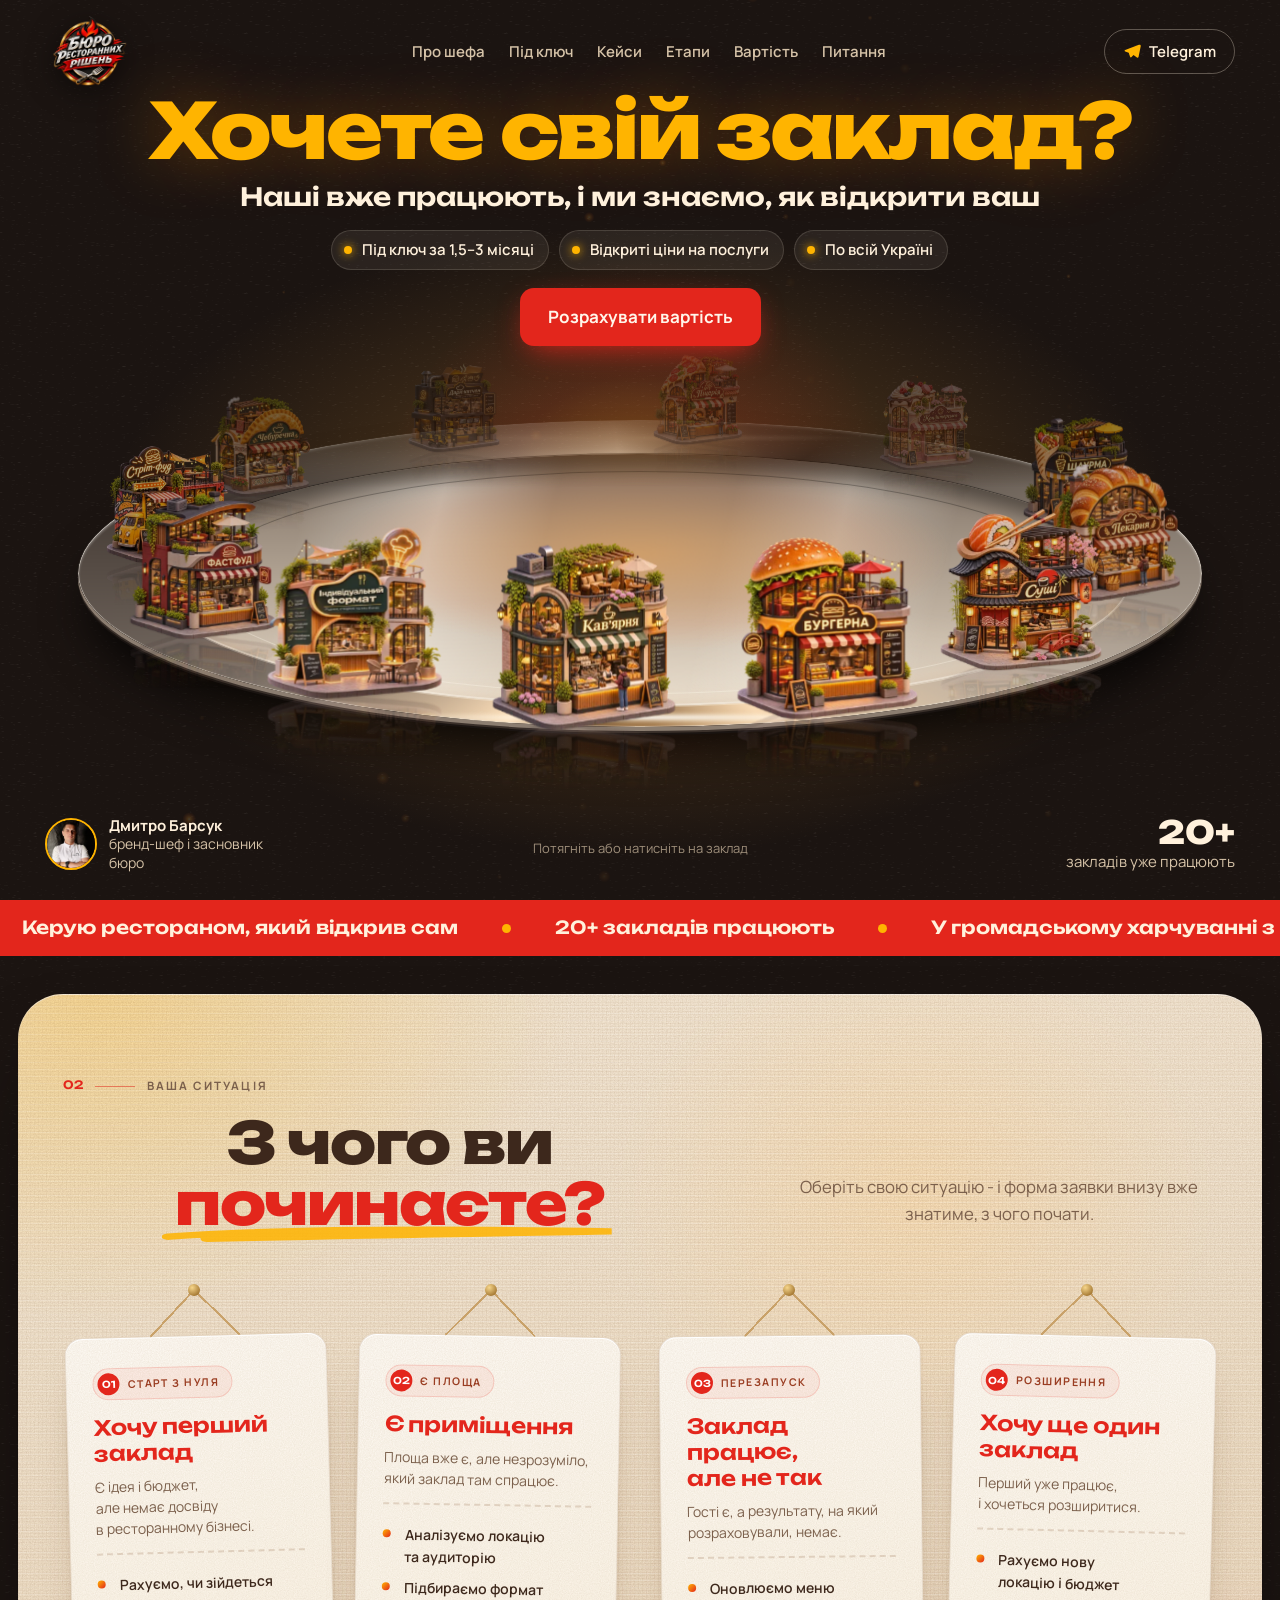
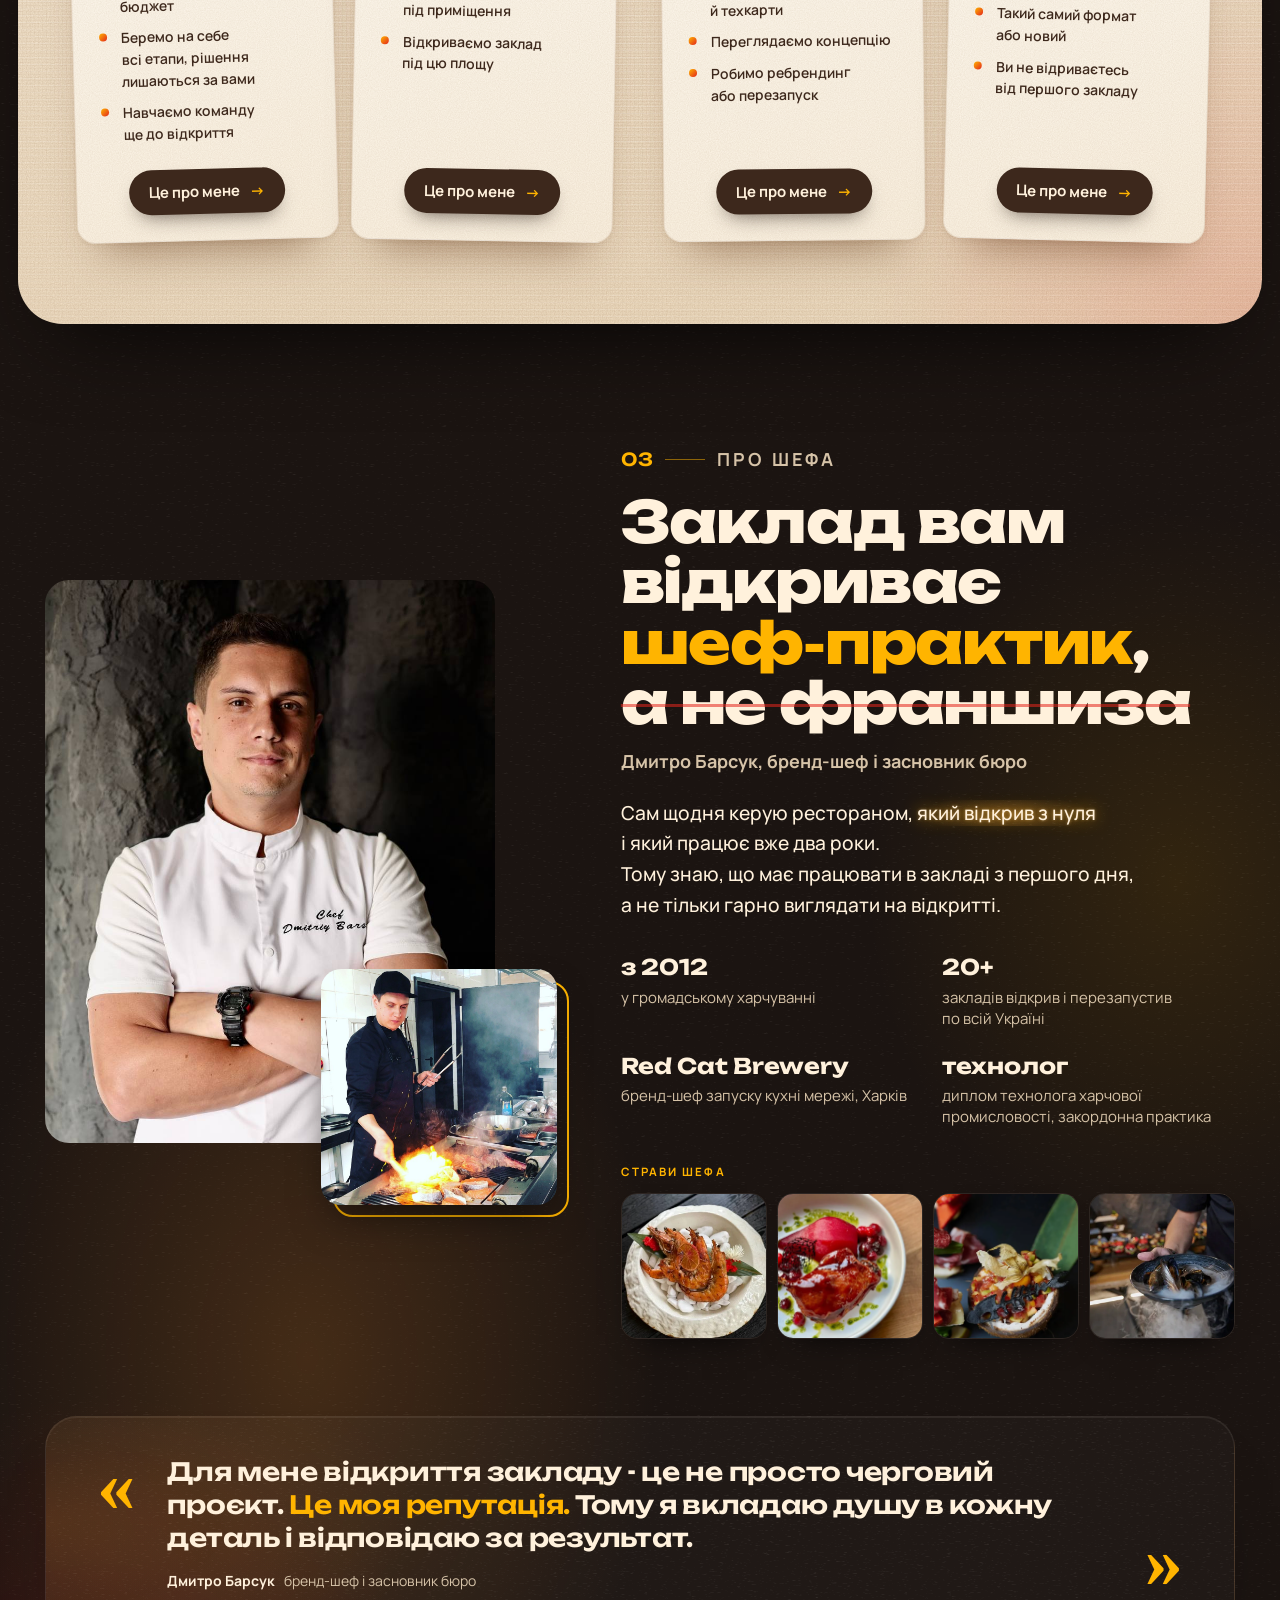
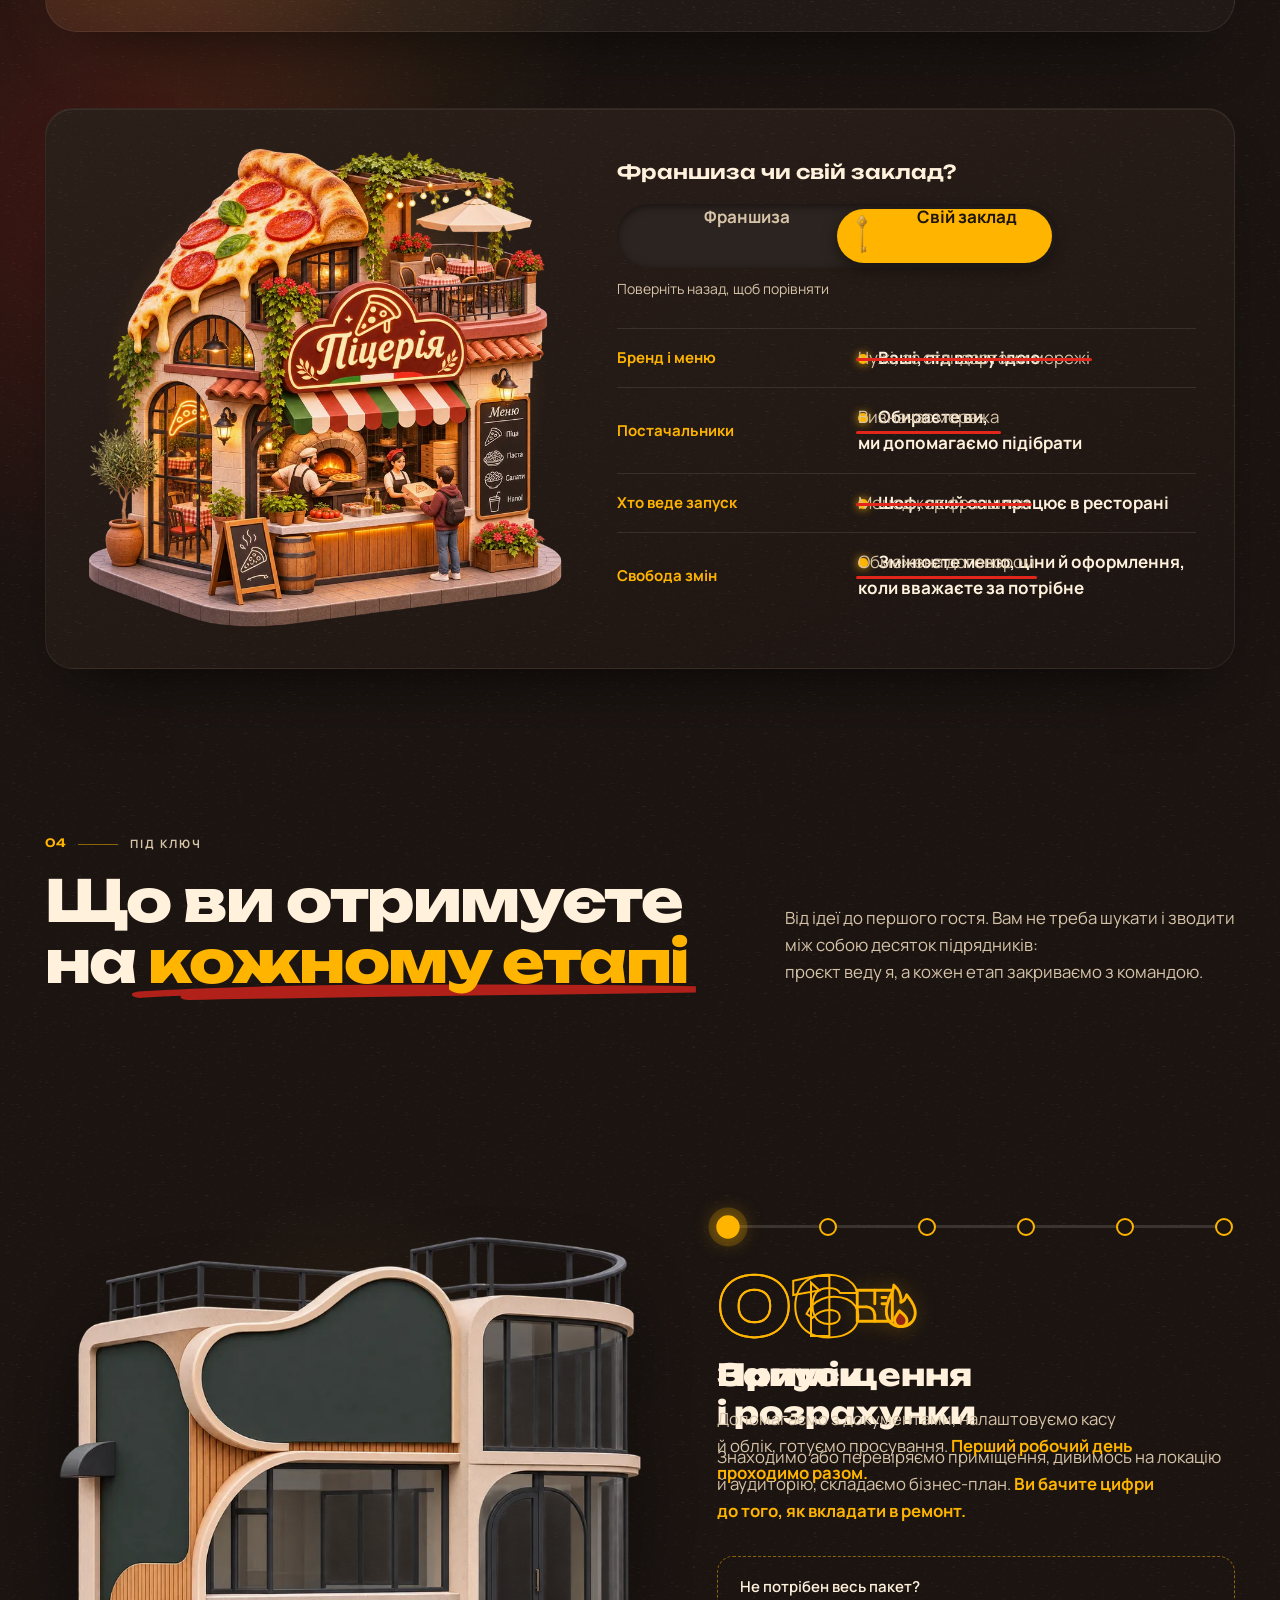
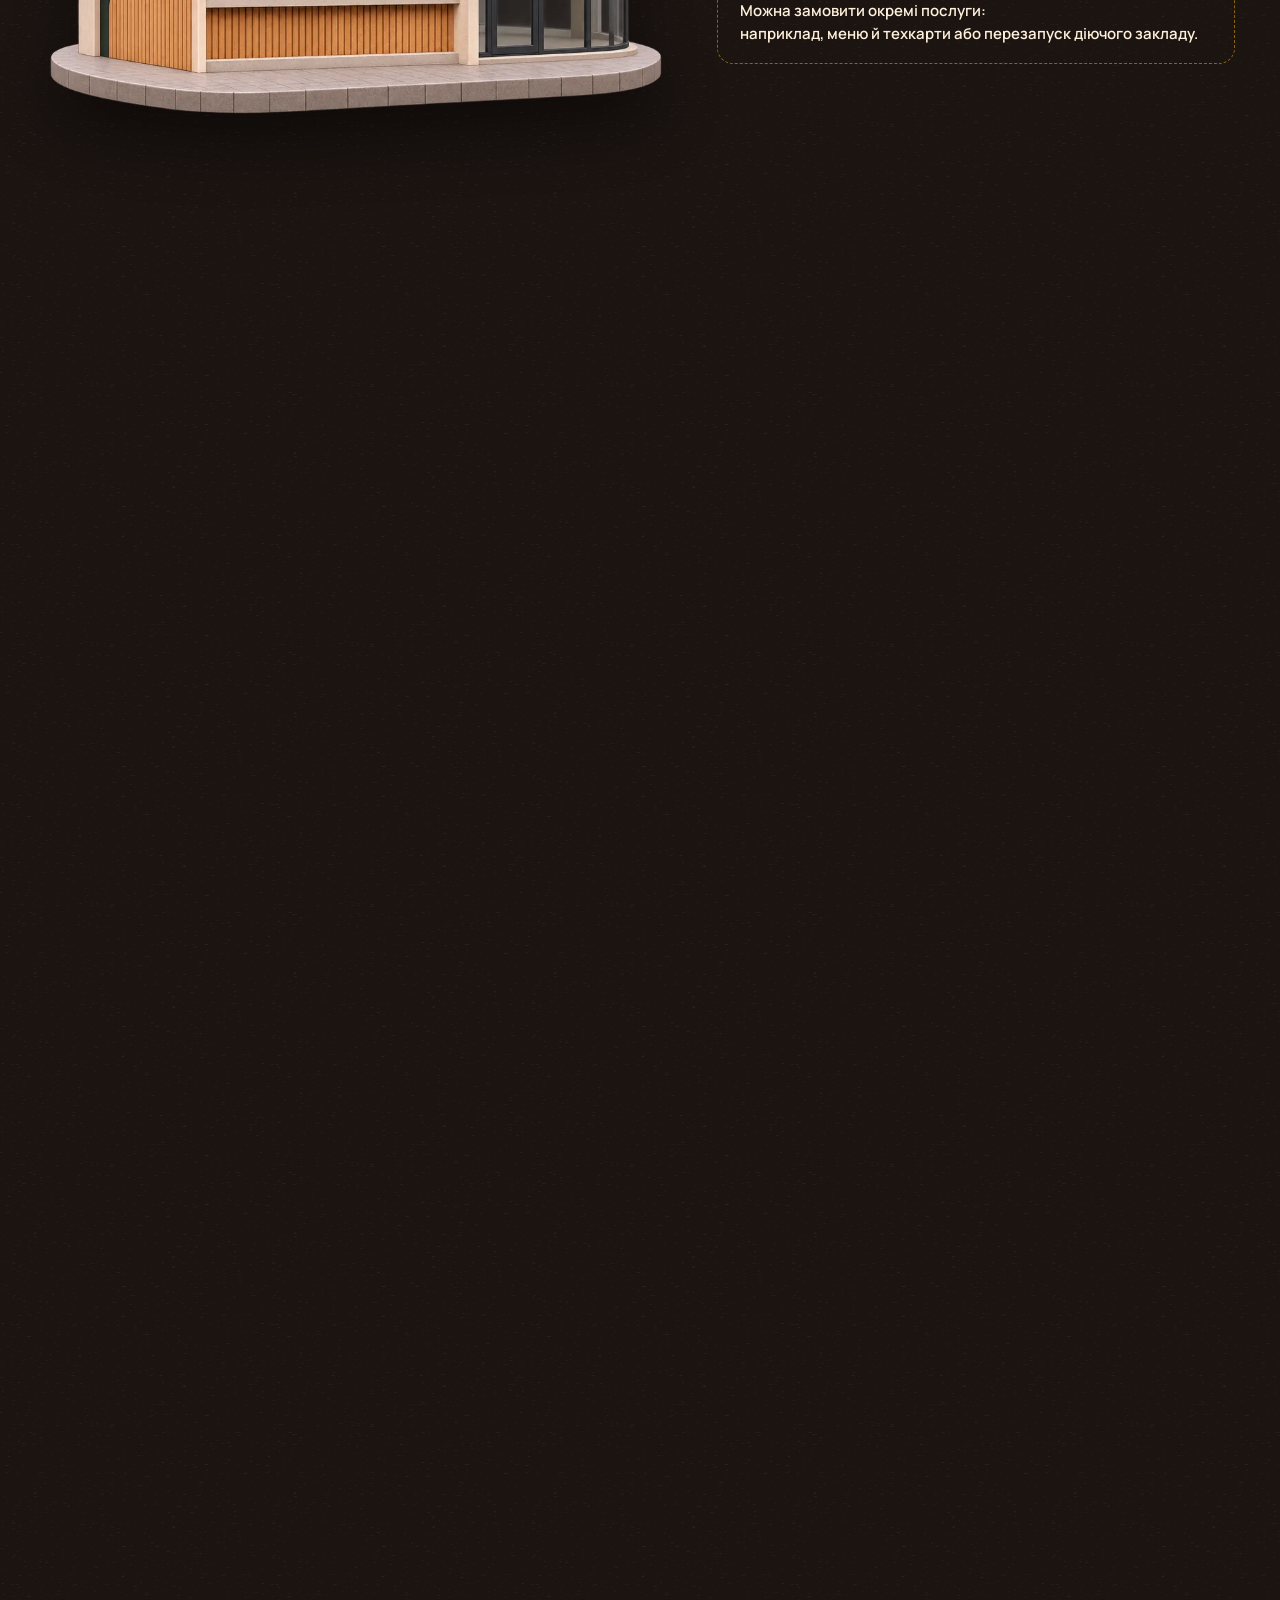
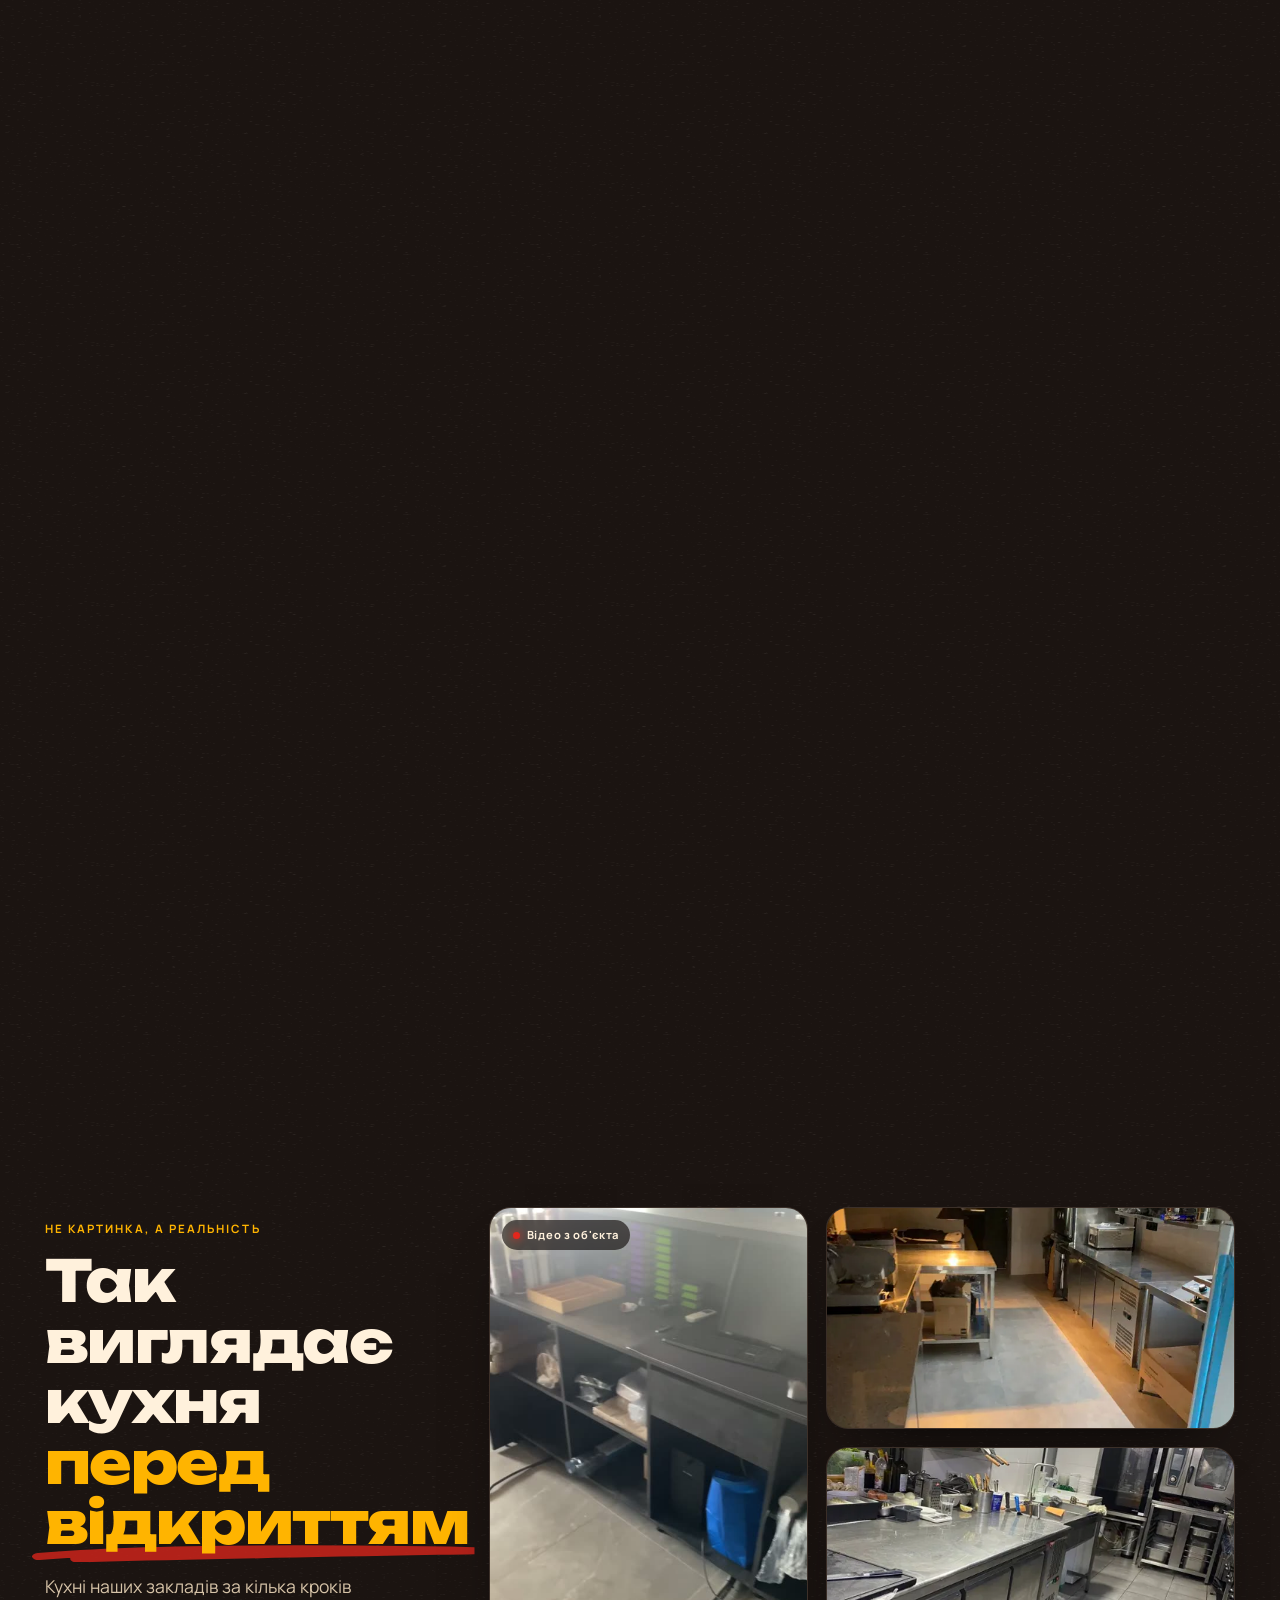
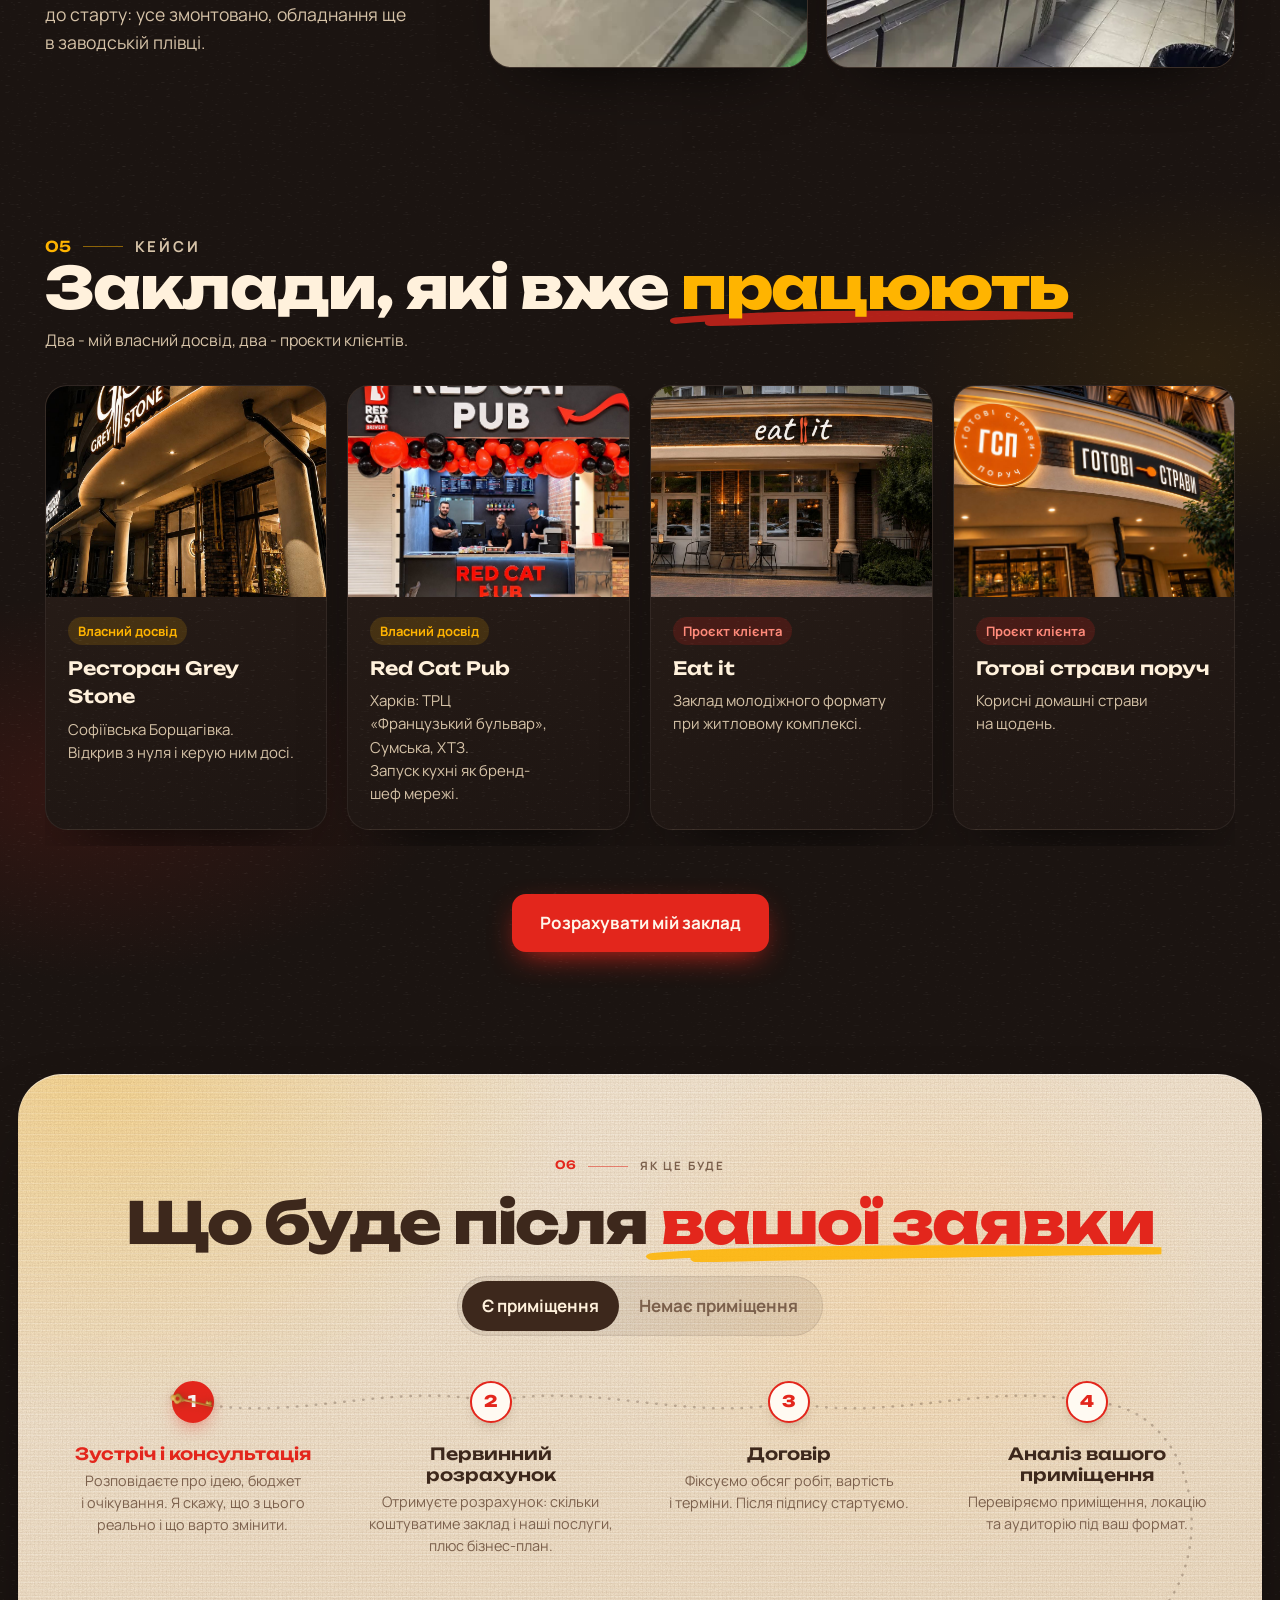
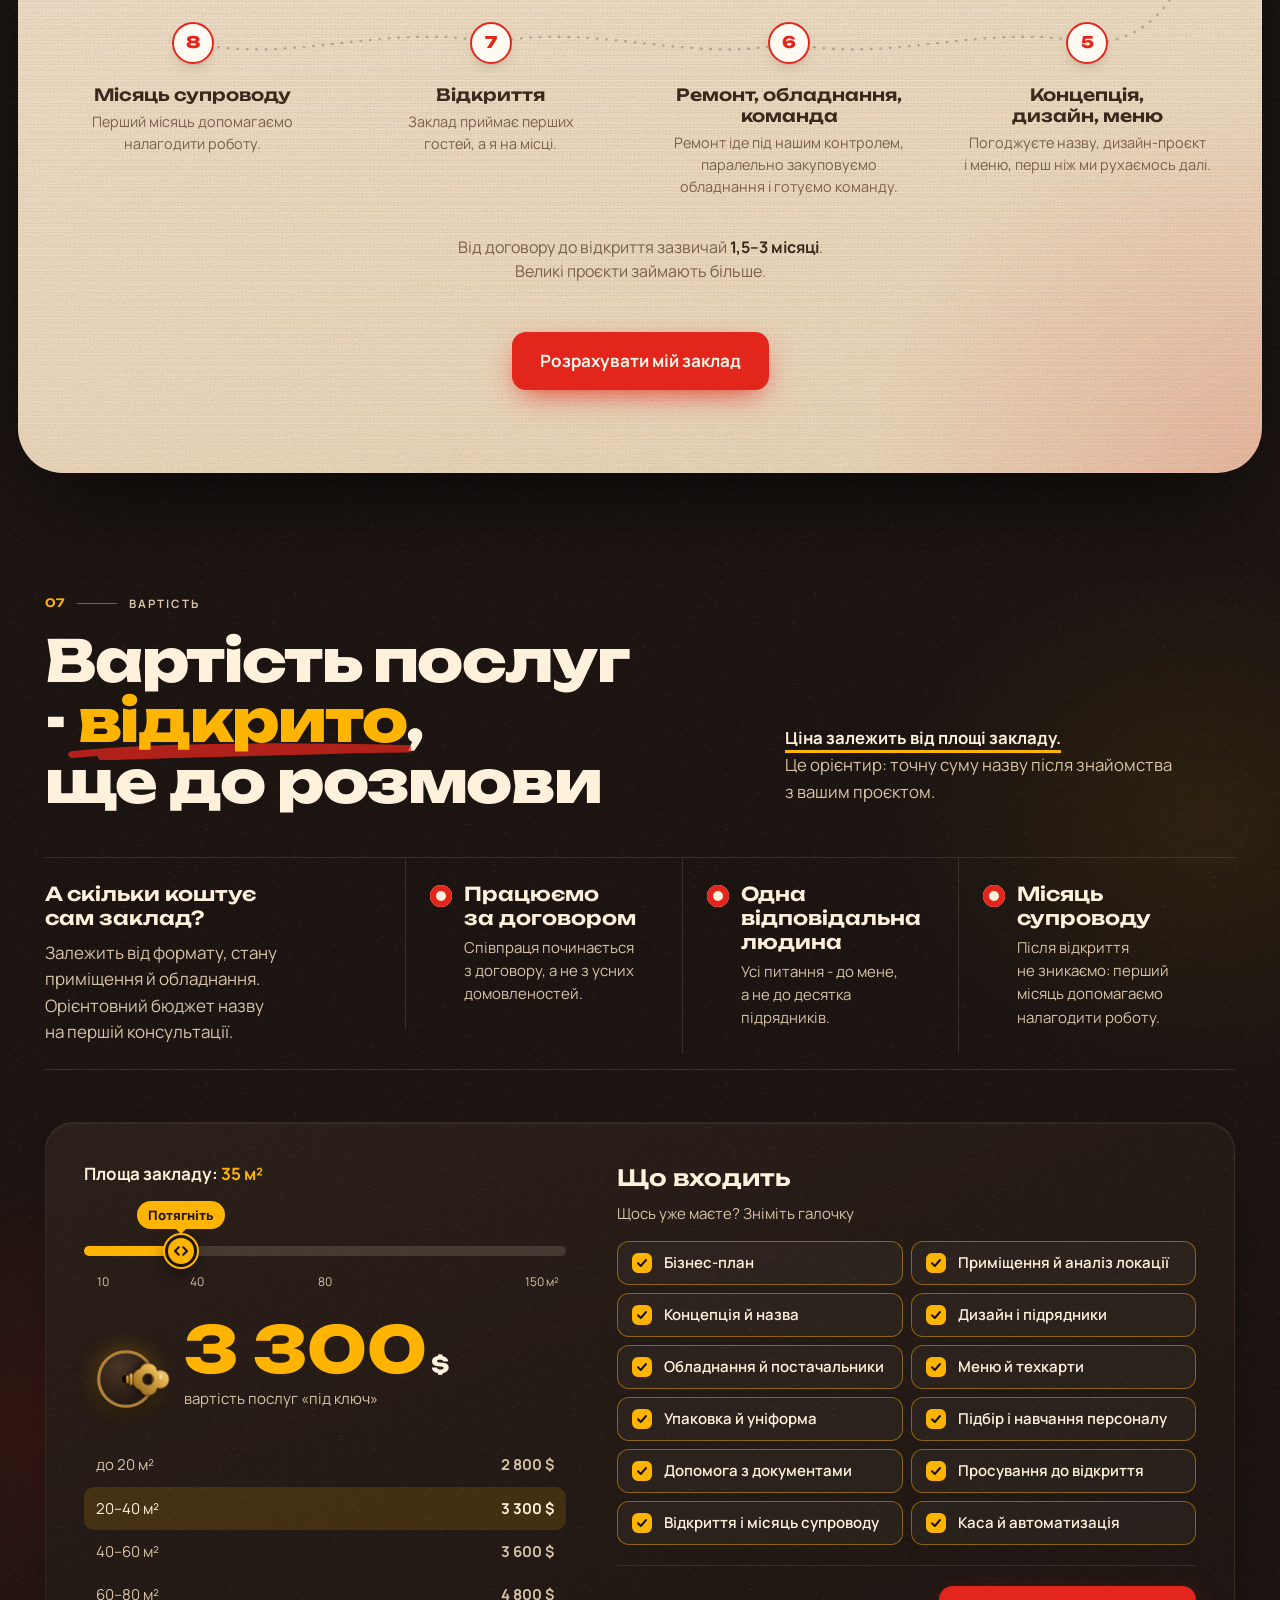
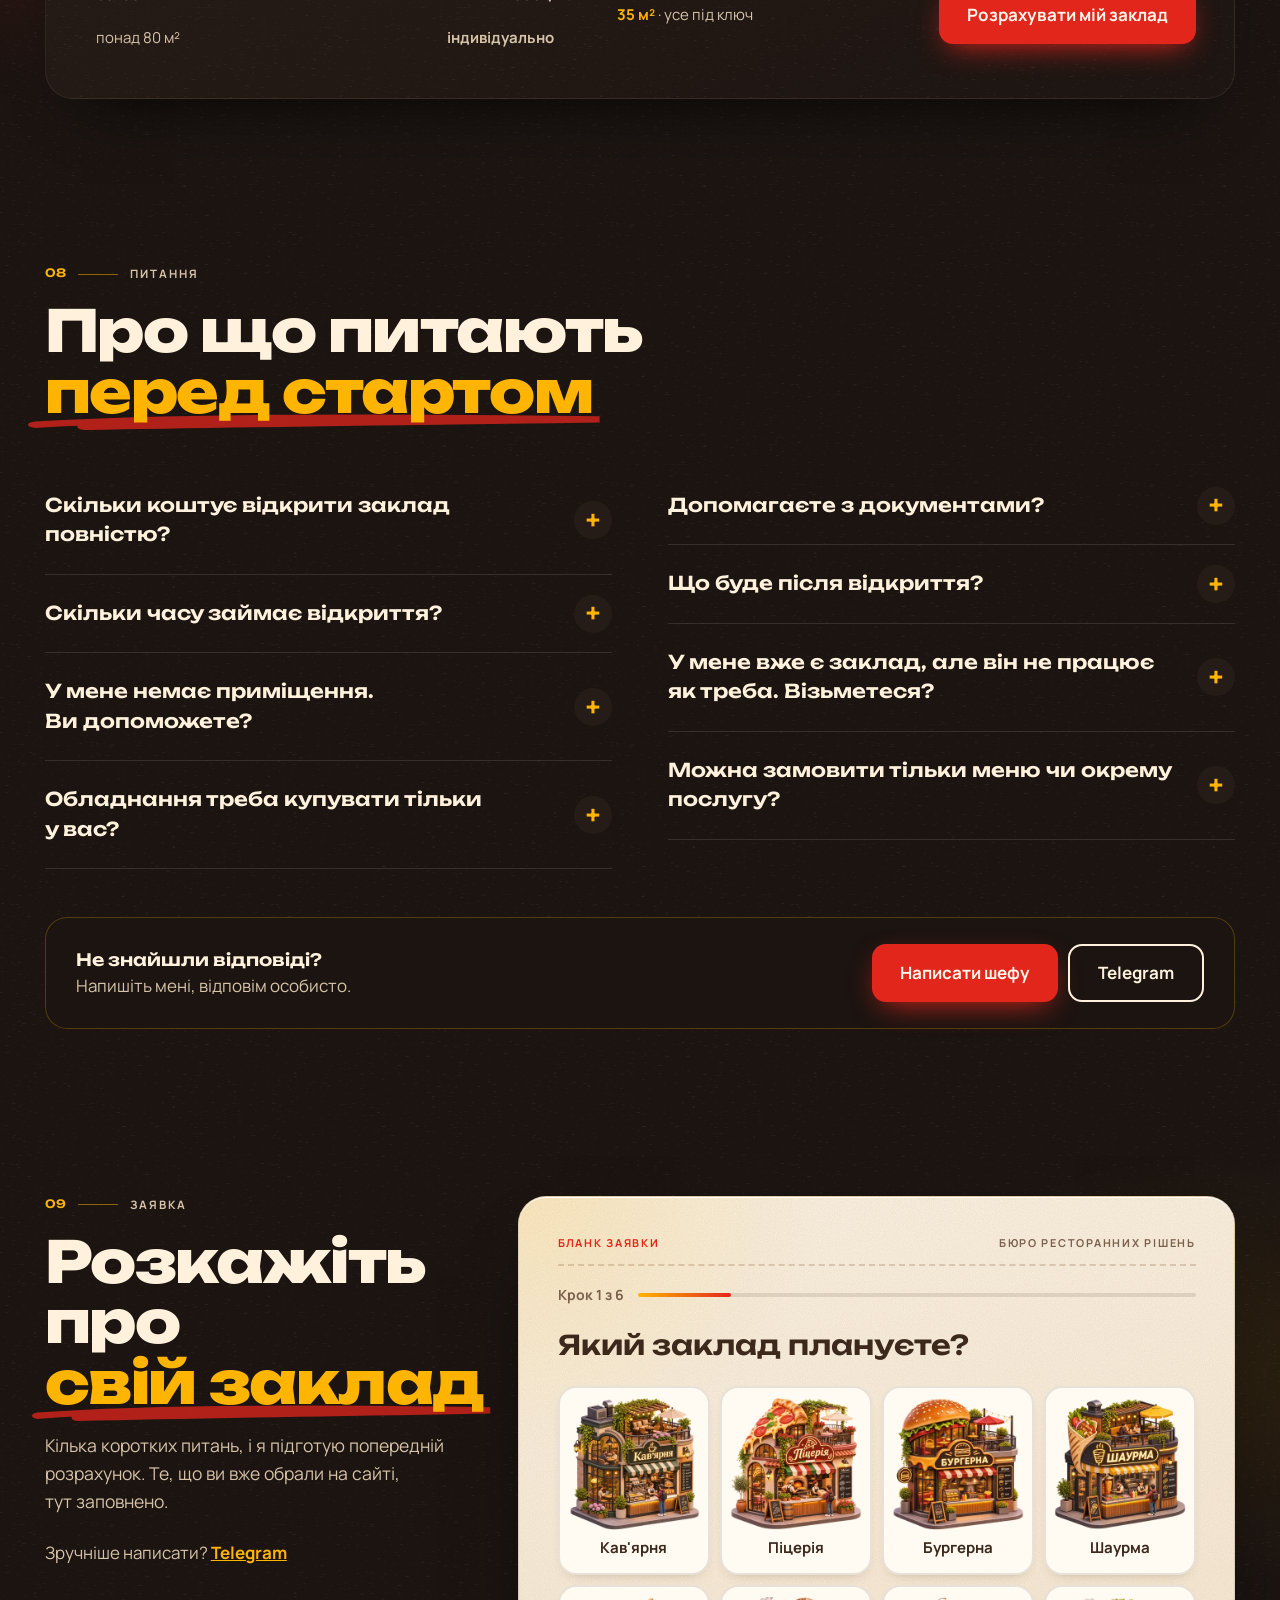
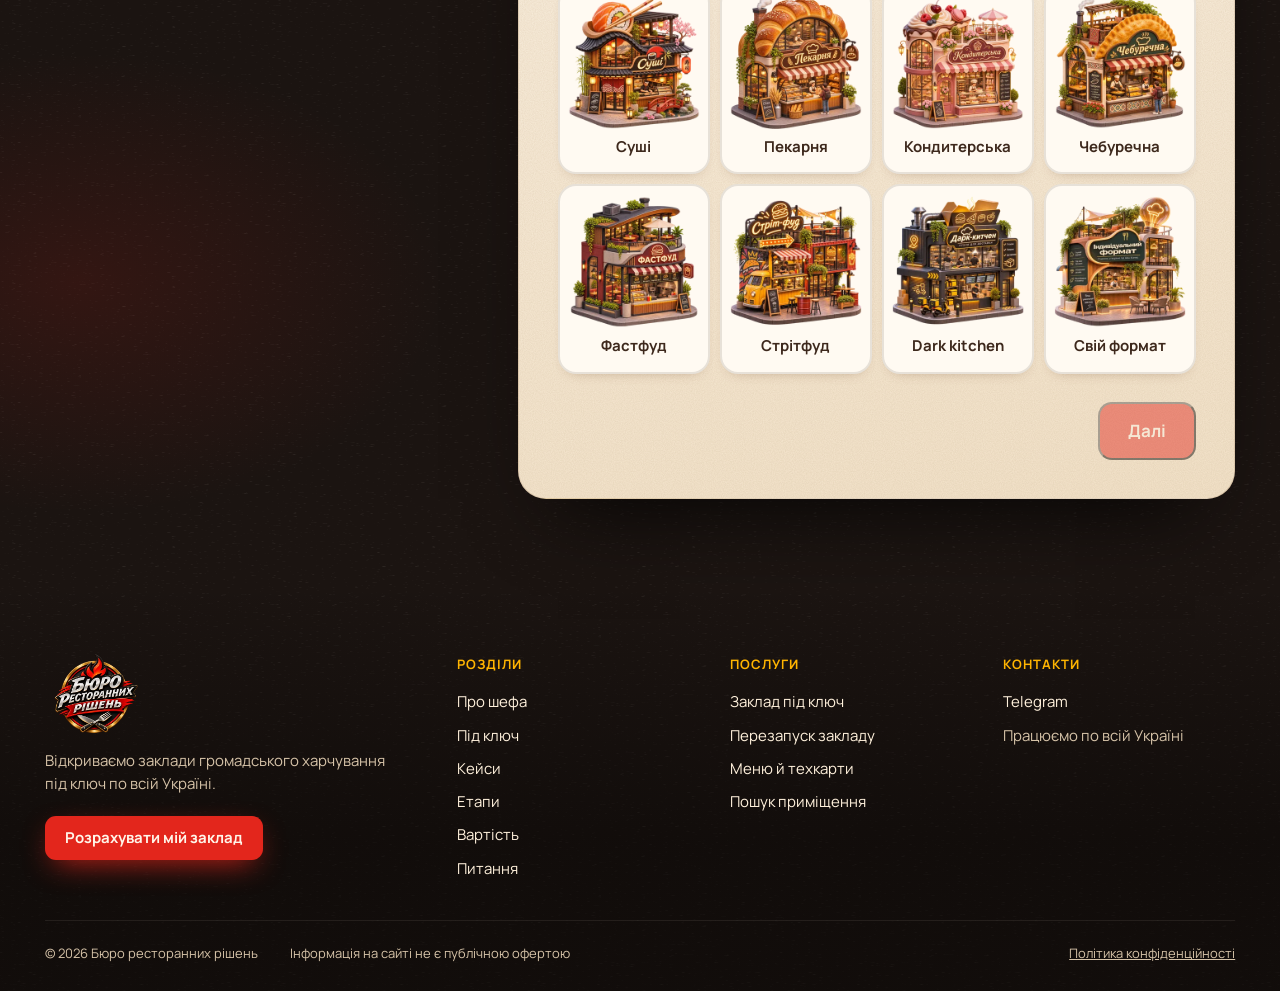
==== commit 55da4e14: "Orbit on a silver tray; phone fixes for hero, stages, dishes, quiz - Hero: buildings stand on a CSS " ====
--- a/site/index.html
+++ b/site/index.html
@@ -46,7 +46,7 @@
   <link rel="preconnect" href="https://fonts.gstatic.com" crossorigin>
   <link href="https://fonts.googleapis.com/css2?family=Manrope:wght@400;600;700&family=Unbounded:wght@600;800&display=swap" rel="stylesheet">
   <!-- ?v= — щоб браузер не брав застарілу версію з кешу; міняти при кожному оновленні -->
-  <link rel="stylesheet" href="styles.css?v=76">
+  <link rel="stylesheet" href="styles.css?v=101">
 
   <!-- GSAP вантажимо якомога раніше: поки його немає, інтро не може стартувати -->
   <link rel="preload" as="script" href="js/gsap.min.js">
@@ -248,44 +248,46 @@
         <div class="stage__floor" aria-hidden="true"></div>
         <!-- тепле світло в центрі орбіти -->
         <span class="stage__halo" aria-hidden="true"></span>
+        <!-- ТЕСТ: срібний піднос під орбітою -->
+        <div class="tray" aria-hidden="true"><div class="tray__body"><span class="tray__well"></span><span class="tray__glint"></span></div></div>
 
         <!-- Заклади на орбіті. data-desc — короткий опис у картці фокусу -->
         <ul class="orbit" aria-label="Формати закладів">
           <li class="orbit__item" data-name="Кав'ярня" data-desc="Від кавової точки на винос до кав'ярні із залом і десертами.">
-            <button type="button" aria-label="Кав'ярня"><img src="img/zaklady/kavyarnya-md.webp" srcset="img/zaklady/kavyarnya-sm.webp 320w, img/zaklady/kavyarnya-md.webp 480w, img/zaklady/kavyarnya.webp 800w" sizes="(max-width: 760px) 124px, (max-width: 900px) 100px, 24vw" width="480" height="480" alt="" draggable="false"></button><span class="orbit__shadow"></span>
+            <button type="button" aria-label="Кав'ярня"><img src="img/zaklady/kavyarnya-md.webp" srcset="img/zaklady/kavyarnya-sm.webp 320w, img/zaklady/kavyarnya-md.webp 480w, img/zaklady/kavyarnya.webp 800w" sizes="(max-width: 760px) 220px, (max-width: 900px) 100px, 24vw" width="480" height="480" alt="" draggable="false"></button><span class="orbit__shadow"></span>
           </li>
           <li class="orbit__item" data-name="Бургерна" data-desc="Гриль, соуси, швидка видача і зал під ваш формат.">
-            <button type="button" aria-label="Бургерна"><img src="img/zaklady/burgerna-md.webp" srcset="img/zaklady/burgerna-sm.webp 320w, img/zaklady/burgerna-md.webp 480w, img/zaklady/burgerna.webp 800w" sizes="(max-width: 760px) 124px, (max-width: 900px) 100px, 24vw" width="480" height="480" alt="" draggable="false"></button><span class="orbit__shadow"></span>
+            <button type="button" aria-label="Бургерна"><img src="img/zaklady/burgerna-md.webp" srcset="img/zaklady/burgerna-sm.webp 320w, img/zaklady/burgerna-md.webp 480w, img/zaklady/burgerna.webp 800w" sizes="(max-width: 760px) 220px, (max-width: 900px) 100px, 24vw" width="480" height="480" alt="" draggable="false"></button><span class="orbit__shadow"></span>
           </li>
           <li class="orbit__item" data-name="Суші" data-desc="Суші-бар із залом або точка, що працює на доставку.">
-            <button type="button" aria-label="Суші"><img src="img/zaklady/sushi-md.webp" srcset="img/zaklady/sushi-sm.webp 320w, img/zaklady/sushi-md.webp 480w, img/zaklady/sushi.webp 800w" sizes="(max-width: 760px) 124px, (max-width: 900px) 100px, 24vw" width="480" height="480" alt="" draggable="false"></button><span class="orbit__shadow"></span>
+            <button type="button" aria-label="Суші"><img src="img/zaklady/sushi-md.webp" srcset="img/zaklady/sushi-sm.webp 320w, img/zaklady/sushi-md.webp 480w, img/zaklady/sushi.webp 800w" sizes="(max-width: 760px) 220px, (max-width: 900px) 100px, 24vw" width="480" height="480" alt="" draggable="false"></button><span class="orbit__shadow"></span>
           </li>
           <li class="orbit__item" data-name="Пекарня" data-desc="Власна випічка: цех, вітрина, меню і техкарти.">
-            <button type="button" aria-label="Пекарня"><img src="img/zaklady/pekarnya-md.webp" srcset="img/zaklady/pekarnya-sm.webp 320w, img/zaklady/pekarnya-md.webp 480w, img/zaklady/pekarnya.webp 800w" sizes="(max-width: 760px) 124px, (max-width: 900px) 100px, 24vw" width="480" height="480" alt="" draggable="false"></button><span class="orbit__shadow"></span>
+            <button type="button" aria-label="Пекарня"><img src="img/zaklady/pekarnya-md.webp" srcset="img/zaklady/pekarnya-sm.webp 320w, img/zaklady/pekarnya-md.webp 480w, img/zaklady/pekarnya.webp 800w" sizes="(max-width: 760px) 220px, (max-width: 900px) 100px, 24vw" width="480" height="480" alt="" draggable="false"></button><span class="orbit__shadow"></span>
           </li>
           <li class="orbit__item" data-name="Шаурма" data-desc="Точка з видачею у вікно або заклад із посадкою та терасою.">
-            <button type="button" aria-label="Шаурма"><img src="img/zaklady/shaurma-md.webp" srcset="img/zaklady/shaurma-sm.webp 320w, img/zaklady/shaurma-md.webp 480w, img/zaklady/shaurma.webp 800w" sizes="(max-width: 760px) 124px, (max-width: 900px) 100px, 24vw" width="480" height="480" alt="" draggable="false"></button><span class="orbit__shadow"></span>
+            <button type="button" aria-label="Шаурма"><img src="img/zaklady/shaurma-md.webp" srcset="img/zaklady/shaurma-sm.webp 320w, img/zaklady/shaurma-md.webp 480w, img/zaklady/shaurma.webp 800w" sizes="(max-width: 760px) 220px, (max-width: 900px) 100px, 24vw" width="480" height="480" alt="" draggable="false"></button><span class="orbit__shadow"></span>
           </li>
           <li class="orbit__item" data-name="Кондитерська" data-desc="Цех, вітрина з десертами, меню і техкарти.">
-            <button type="button" aria-label="Кондитерська"><img src="img/zaklady/konditerska-md.webp" srcset="img/zaklady/konditerska-sm.webp 320w, img/zaklady/konditerska-md.webp 480w, img/zaklady/konditerska.webp 800w" sizes="(max-width: 760px) 124px, (max-width: 900px) 100px, 24vw" width="480" height="480" alt="" draggable="false"></button><span class="orbit__shadow"></span>
+            <button type="button" aria-label="Кондитерська"><img src="img/zaklady/konditerska-md.webp" srcset="img/zaklady/konditerska-sm.webp 320w, img/zaklady/konditerska-md.webp 480w, img/zaklady/konditerska.webp 800w" sizes="(max-width: 760px) 220px, (max-width: 900px) 100px, 24vw" width="480" height="480" alt="" draggable="false"></button><span class="orbit__shadow"></span>
           </li>
           <li class="orbit__item" data-name="Піцерія" data-desc="Піч, тісто, меню й техкарти: піцерія з видачею або із залом.">
-            <button type="button" aria-label="Піцерія"><img src="img/zaklady/pitseriia-md.webp" srcset="img/zaklady/pitseriia-sm.webp 320w, img/zaklady/pitseriia-md.webp 480w, img/zaklady/pitseriia.webp 800w" sizes="(max-width: 760px) 124px, (max-width: 900px) 100px, 24vw" width="480" height="480" alt="" draggable="false"></button><span class="orbit__shadow"></span>
+            <button type="button" aria-label="Піцерія"><img src="img/zaklady/pitseriia-md.webp" srcset="img/zaklady/pitseriia-sm.webp 320w, img/zaklady/pitseriia-md.webp 480w, img/zaklady/pitseriia.webp 800w" sizes="(max-width: 760px) 220px, (max-width: 900px) 100px, 24vw" width="480" height="480" alt="" draggable="false"></button><span class="orbit__shadow"></span>
           </li>
           <li class="orbit__item" data-name="Dark kitchen" data-desc="Кухня тільки на доставку: без залу, з фокусом на швидкість і упаковку.">
-            <button type="button" aria-label="Dark kitchen"><img src="img/zaklady/dark-kitchen-md.webp" srcset="img/zaklady/dark-kitchen-sm.webp 320w, img/zaklady/dark-kitchen-md.webp 480w, img/zaklady/dark-kitchen.webp 800w" sizes="(max-width: 760px) 124px, (max-width: 900px) 100px, 24vw" width="480" height="480" alt="" draggable="false"></button><span class="orbit__shadow"></span>
+            <button type="button" aria-label="Dark kitchen"><img src="img/zaklady/dark-kitchen-md.webp" srcset="img/zaklady/dark-kitchen-sm.webp 320w, img/zaklady/dark-kitchen-md.webp 480w, img/zaklady/dark-kitchen.webp 800w" sizes="(max-width: 760px) 220px, (max-width: 900px) 100px, 24vw" width="480" height="480" alt="" draggable="false"></button><span class="orbit__shadow"></span>
           </li>
           <li class="orbit__item" data-name="Чебуречна" data-desc="Класика, яку люблять: кухня, вітрина і зал під формат.">
-            <button type="button" aria-label="Чебуречна"><img src="img/zaklady/cheburechna-md.webp" srcset="img/zaklady/cheburechna-sm.webp 320w, img/zaklady/cheburechna-md.webp 480w, img/zaklady/cheburechna.webp 800w" sizes="(max-width: 760px) 124px, (max-width: 900px) 100px, 24vw" width="480" height="480" alt="" draggable="false"></button><span class="orbit__shadow"></span>
+            <button type="button" aria-label="Чебуречна"><img src="img/zaklady/cheburechna-md.webp" srcset="img/zaklady/cheburechna-sm.webp 320w, img/zaklady/cheburechna-md.webp 480w, img/zaklady/cheburechna.webp 800w" sizes="(max-width: 760px) 220px, (max-width: 900px) 100px, 24vw" width="480" height="480" alt="" draggable="false"></button><span class="orbit__shadow"></span>
           </li>
           <li class="orbit__item" data-name="Стрітфуд" data-desc="Компактний формат: кіоск, контейнер або точка на фудкорті.">
-            <button type="button" aria-label="Стрітфуд"><img src="img/zaklady/stritfud-md.webp" srcset="img/zaklady/stritfud-sm.webp 320w, img/zaklady/stritfud-md.webp 480w, img/zaklady/stritfud.webp 800w" sizes="(max-width: 760px) 124px, (max-width: 900px) 100px, 24vw" width="480" height="480" alt="" draggable="false"></button><span class="orbit__shadow"></span>
+            <button type="button" aria-label="Стрітфуд"><img src="img/zaklady/stritfud-md.webp" srcset="img/zaklady/stritfud-sm.webp 320w, img/zaklady/stritfud-md.webp 480w, img/zaklady/stritfud.webp 800w" sizes="(max-width: 760px) 220px, (max-width: 900px) 100px, 24vw" width="480" height="480" alt="" draggable="false"></button><span class="orbit__shadow"></span>
           </li>
           <li class="orbit__item" data-name="Фастфуд" data-desc="Бургери, хот-доги, фрі: швидка кухня і зрозуміле меню.">
-            <button type="button" aria-label="Фастфуд"><img src="img/zaklady/fastfood-md.webp" srcset="img/zaklady/fastfood-sm.webp 320w, img/zaklady/fastfood-md.webp 480w, img/zaklady/fastfood.webp 800w" sizes="(max-width: 760px) 124px, (max-width: 900px) 100px, 24vw" width="480" height="480" alt="" draggable="false"></button><span class="orbit__shadow"></span>
+            <button type="button" aria-label="Фастфуд"><img src="img/zaklady/fastfood-md.webp" srcset="img/zaklady/fastfood-sm.webp 320w, img/zaklady/fastfood-md.webp 480w, img/zaklady/fastfood.webp 800w" sizes="(max-width: 760px) 220px, (max-width: 900px) 100px, 24vw" width="480" height="480" alt="" draggable="false"></button><span class="orbit__shadow"></span>
           </li>
           <li class="orbit__item" data-name="Свій формат" data-desc="Ідея, якої ще немає в списку? Зберемо заклад саме під неї.">
-            <button type="button" aria-label="Свій формат"><img src="img/zaklady/indyvidualnyi-md.webp" srcset="img/zaklady/indyvidualnyi-sm.webp 320w, img/zaklady/indyvidualnyi-md.webp 480w, img/zaklady/indyvidualnyi.webp 800w" sizes="(max-width: 760px) 124px, (max-width: 900px) 100px, 24vw" width="480" height="480" alt="" draggable="false"></button><span class="orbit__shadow"></span>
+            <button type="button" aria-label="Свій формат"><img src="img/zaklady/indyvidualnyi-md.webp" srcset="img/zaklady/indyvidualnyi-sm.webp 320w, img/zaklady/indyvidualnyi-md.webp 480w, img/zaklady/indyvidualnyi.webp 800w" sizes="(max-width: 760px) 220px, (max-width: 900px) 100px, 24vw" width="480" height="480" alt="" draggable="false"></button><span class="orbit__shadow"></span>
           </li>
         </ul>
 
@@ -906,6 +908,11 @@
               <label class="opt"><input type="radio" name="channel" value="Viber"><span>Viber</span></label>
               <label class="opt"><input type="radio" name="channel" value="Telegram"><span>Telegram</span></label>
             </div>
+            <!-- з'являється, коли обрали Telegram: за номером знайти можна не всіх -->
+            <div class="quiz__tg" hidden>
+              <input class="field" type="text" name="telegram" placeholder="Нік у Telegram: @ваш_нік" autocomplete="off" autocapitalize="off" spellcheck="false" maxlength="33">
+              <p class="quiz__tg-hint">Не&nbsp;всіх можна знайти в&nbsp;Telegram за&nbsp;номером, а&nbsp;з&nbsp;ніком ми точно напишемо. Немає ніка - оберіть Дзвінок або&nbsp;Viber.</p>
+            </div>
             <label class="quiz__sub" for="q-comment">Коментар <span class="quiz__opt-mark">(необов'язково)</span></label>
             <!-- якщо людина працювала з калькулятором, сюди підставляється її вибір (main.js, fillComment) -->
             <textarea class="field field--area" id="q-comment" name="comment" rows="3" placeholder="Що ще варто знати про ваш заклад"></textarea>
@@ -1001,6 +1008,6 @@
 
   <script src="js/gsap.min.js"></script>
   <script src="js/ScrollTrigger.min.js"></script>
-  <script src="main.js?v=39"></script>
+  <script src="main.js?v=54"></script>
 </body>
 </html>
--- a/site/styles.css
+++ b/site/styles.css
@@ -2511,7 +2511,7 @@
 .dishes__list img { display: block; width: 100%; height: 100%; object-fit: cover; transition: transform .5s ease; }
 .dishes__list li:hover img { transform: scale(1.08); }
 @media (max-width: 600px) {
-  .dishes__list { grid-auto-flow: column; grid-template-columns: none; grid-auto-columns: 42%; overflow-x: auto; scroll-snap-type: x mandatory; padding-bottom: 6px; }
+  .dishes__list { grid-auto-flow: column; grid-template-columns: none; grid-auto-columns: 42%; overflow-x: auto; scroll-snap-type: x mandatory; padding-bottom: 16px; scrollbar-color: var(--accent) transparent; }   /* смужка прокрутки як у кейсах */
   .dishes__list li { scroll-snap-align: start; }
 }
 .proof__title .kw { white-space: normal; }
@@ -2605,3 +2605,151 @@
 @media (max-width: 760px) {
   .float-tg { display: none; }
 }
+
+/* ===== ТЕСТ: срібний піднос під орбітою (розмір і місце задає main.js) ===== */
+.tray {
+  position: absolute;
+  left: 50%;
+  top: 0;
+  border-radius: 50%;
+  pointer-events: none;
+  /* торець краю і тінь на стіл - тут, бо маска нижче обрізала б їх */
+  box-shadow:
+    0 4px 0 #8b7d70,
+    0 6px 0 #3a302a,
+    0 8px 0 #1a1411,
+    0 34px 50px -14px rgba(0, 0, 0, .85);
+}
+.tray__body {
+  position: absolute;
+  inset: 0;
+  border-radius: 50%;
+  /* дальня частина підносу тане так само, як дальні будинки */
+  /* маска вдвічі вища за піднос: при фокусі зсуваємо її вниз, і піднос плавно стає непрозорим */
+  -webkit-mask-image: linear-gradient(180deg, rgba(0, 0, 0, .15) 0%, rgba(0, 0, 0, .4) 4.5%, #000 11%);
+  mask-image: linear-gradient(180deg, rgba(0, 0, 0, .15) 0%, rgba(0, 0, 0, .4) 4.5%, #000 11%);
+  -webkit-mask-size: 100% 200%;
+  mask-size: 100% 200%;
+  -webkit-mask-position: 0 0;
+  mask-position: 0 0;
+  transition: -webkit-mask-position .5s ease, mask-position .5s ease;
+  /* обідок: кільцеві відблиски, як на полірованому металі, + теплий відсвіт вогню */
+  background:
+    radial-gradient(55% 45% at 50% 100%, rgba(255, 170, 70, .4), transparent 70%),
+    conic-gradient(from 200deg at 50% 50%,
+      #4a4039 0deg, #fff6e8 22deg, #8d8177 48deg, #3f3630 80deg, #cfc3b4 120deg,
+      #fffaf0 150deg, #7a6e64 185deg, #2f2722 215deg, #b3a698 260deg, #f6ecdd 300deg,
+      #6d6158 335deg, #4a4039 360deg);
+  box-shadow:
+    inset 0 0 0 1px rgba(255, 248, 235, .55),   /* тонка світла кромка */
+    inset 0 2px 3px rgba(255, 255, 255, .5);
+}
+/* дно: дальня стінка обідка видна більше, ніж ближня */
+.tray__well {
+  position: absolute;
+  left: 6.5%;
+  right: 6.5%;
+  top: 11%;
+  bottom: 7%;
+  border-radius: 50%;
+  /* дно - теж метал: світліше спереду, косі м'які відблиски, відсвіт вогню в центрі */
+  background:
+    radial-gradient(40% 48% at 50% 40%, rgba(255, 165, 70, .45), rgba(255, 120, 40, .12) 60%, transparent 80%),
+    linear-gradient(104deg, transparent 16%, rgba(255, 252, 245, .45) 29%, transparent 40%, transparent 57%, rgba(255, 252, 245, .32) 68%, transparent 79%),
+    radial-gradient(75% 55% at 50% 95%, rgba(255, 246, 230, .35), transparent 70%),
+    linear-gradient(180deg, #7a6c61 0%, #a29485 35%, #c8baa9 72%, #ddd0bf 100%);
+  box-shadow:
+    inset 0 12px 18px rgba(0, 0, 0, .4),          /* тінь від дальньої стінки */
+    inset 0 -2px 0 rgba(255, 248, 235, .55),      /* яскравий внутрішній край спереду */
+    inset 0 -8px 14px rgba(255, 200, 140, .12),
+    0 -1px 0 rgba(0, 0, 0, .45),
+    0 1px 0 rgba(255, 248, 235, .35);
+}
+/* кільце, де дно переходить у стінку: тонка тиснена лінія, як на справжній таці */
+.tray__well::before {
+  content: "";
+  position: absolute;
+  inset: 7% 5% 5%;
+  border-radius: 50%;
+  box-shadow:
+    0 1px 0 rgba(255, 248, 235, .35),
+    inset 0 1px 0 rgba(0, 0, 0, .28);
+}
+/* блик на ближньому краї + слабкий на дальньому */
+.tray__glint {
+  position: absolute;
+  left: 20%;
+  right: 20%;
+  bottom: 1.2%;
+  height: 4%;
+  border-radius: 50%;
+  background: radial-gradient(closest-side, rgba(255, 252, 245, 1), rgba(255, 240, 215, .3) 60%, transparent);
+  filter: blur(.8px);
+}
+.tray__glint::after {
+  content: "";
+  position: absolute;
+  left: 15%;
+  right: 15%;
+  top: -2260%;   /* біля дальнього краю */
+  height: 70%;
+  border-radius: 50%;
+  background: radial-gradient(closest-side, rgba(255, 245, 225, .5), transparent);
+}
+/* будинки відбиваються в полірованому дні (Chrome, Safari, Edge; деінде просто без відображення) */
+.stage.has-tray .orbit__item img {
+  -webkit-box-reflect: below -6% linear-gradient(transparent 62%, rgba(255, 255, 255, .22));
+}
+.stage.has-tray .orbit__shadow {
+  background: radial-gradient(closest-side, rgba(0, 0, 0, .6), rgba(0, 0, 0, .2) 60%, transparent);
+}
+/* телефон з підносом: будівлі менші, щоб не злипались на вужчій орбіті */
+.stage.tray-big { --item: calc(clamp(82px, 24vw, 102px) * 2.2); }   /* ×2.2 - клас і big ставить main.js */
+
+.stage.has-focus .tray__body { -webkit-mask-position: 0 100%; mask-position: 0 100%; }
+/* вибраний заклад: без відображення і повороту, щоб картинка лишалась чіткою */
+.stage .orbit__item.is-focused img { -webkit-box-reflect: unset; }
+@keyframes alive {
+  0%, 100% { transform: translateY(0); }
+  50% { transform: translateY(-2.5%); }
+}
+
+/* Телефон і планшет: кнопка «Розрахувати вартість» під офером, як на десктопі; задні будівлі проходять за нею */
+@media (max-width: 900px) {
+  .hero__cta { order: 0; width: auto; margin-top: 18px; }
+  .hero__cta .btn { width: auto; }
+  .stage { margin-top: -138px; }
+  .hero__bottom { order: 3; }
+}
+@media (max-width: 760px) {
+  .stage.has-focus .focus { bottom: -6px; }   /* кнопка тепер нагорі, тож картка не опускається на її місце */
+}
+/* телефон: сцена фіксованої висоти, щоб підпис і шеф стояли одразу під підносом */
+@media (max-width: 760px) {
+  .hero { min-height: 0; }
+  .stage.has-tray { flex: 0 0 370px; }
+  .stage.has-tray .stage__hint { bottom: 64px; }
+  .stage.has-tray ~ .hero__bottom { margin-top: -50px; }
+  .hero__cta .btn { min-height: 50px; padding: 0 22px; font-size: 1rem; border-radius: 12px; }
+}
+
+/* Блок 4 на телефоні: шапка зверху і плашка «Консультація» знизу не закривають текст етапу */
+@media (max-width: 760px) {
+  .bs:not(.bs--static) { padding: 64px 0 92px; gap: 4px; }
+  .bs:not(.bs--static) .bs__stage { width: min(100%, 32svh); }
+  .bs:not(.bs--static) .bs__rail { height: 40px; margin-bottom: 4px; }
+  .bs:not(.bs--static) .bs__num { font-size: 2.2rem; }
+  .bs:not(.bs--static) .bs__step h3 { font-size: 1.3rem; }
+  .bs:not(.bs--static) .bs__step p { font-size: .9rem; line-height: 1.5; }
+}
+/* квіз: поле для ніка в Telegram */
+.quiz__tg { margin-top: 12px; }
+.quiz__tg .field { width: 100%; }
+.quiz__tg-hint { margin: 6px 0 0; font-size: .8125rem; line-height: 1.45; color: var(--ink-dim, var(--text-dim)); }
+.quiz__tg + .quiz__sub { margin-top: 22px; }
+/* квіз на телефоні: «Назад» + «Отримати розрахунок» не розпирають бланк ширше за екран */
+.quiz { min-width: 0; }
+@media (max-width: 480px) {
+  .quiz__back { padding: 0 16px; }
+  .quiz__next { flex: 1; min-width: 0; padding: 0 16px; font-size: 1rem; }
+}
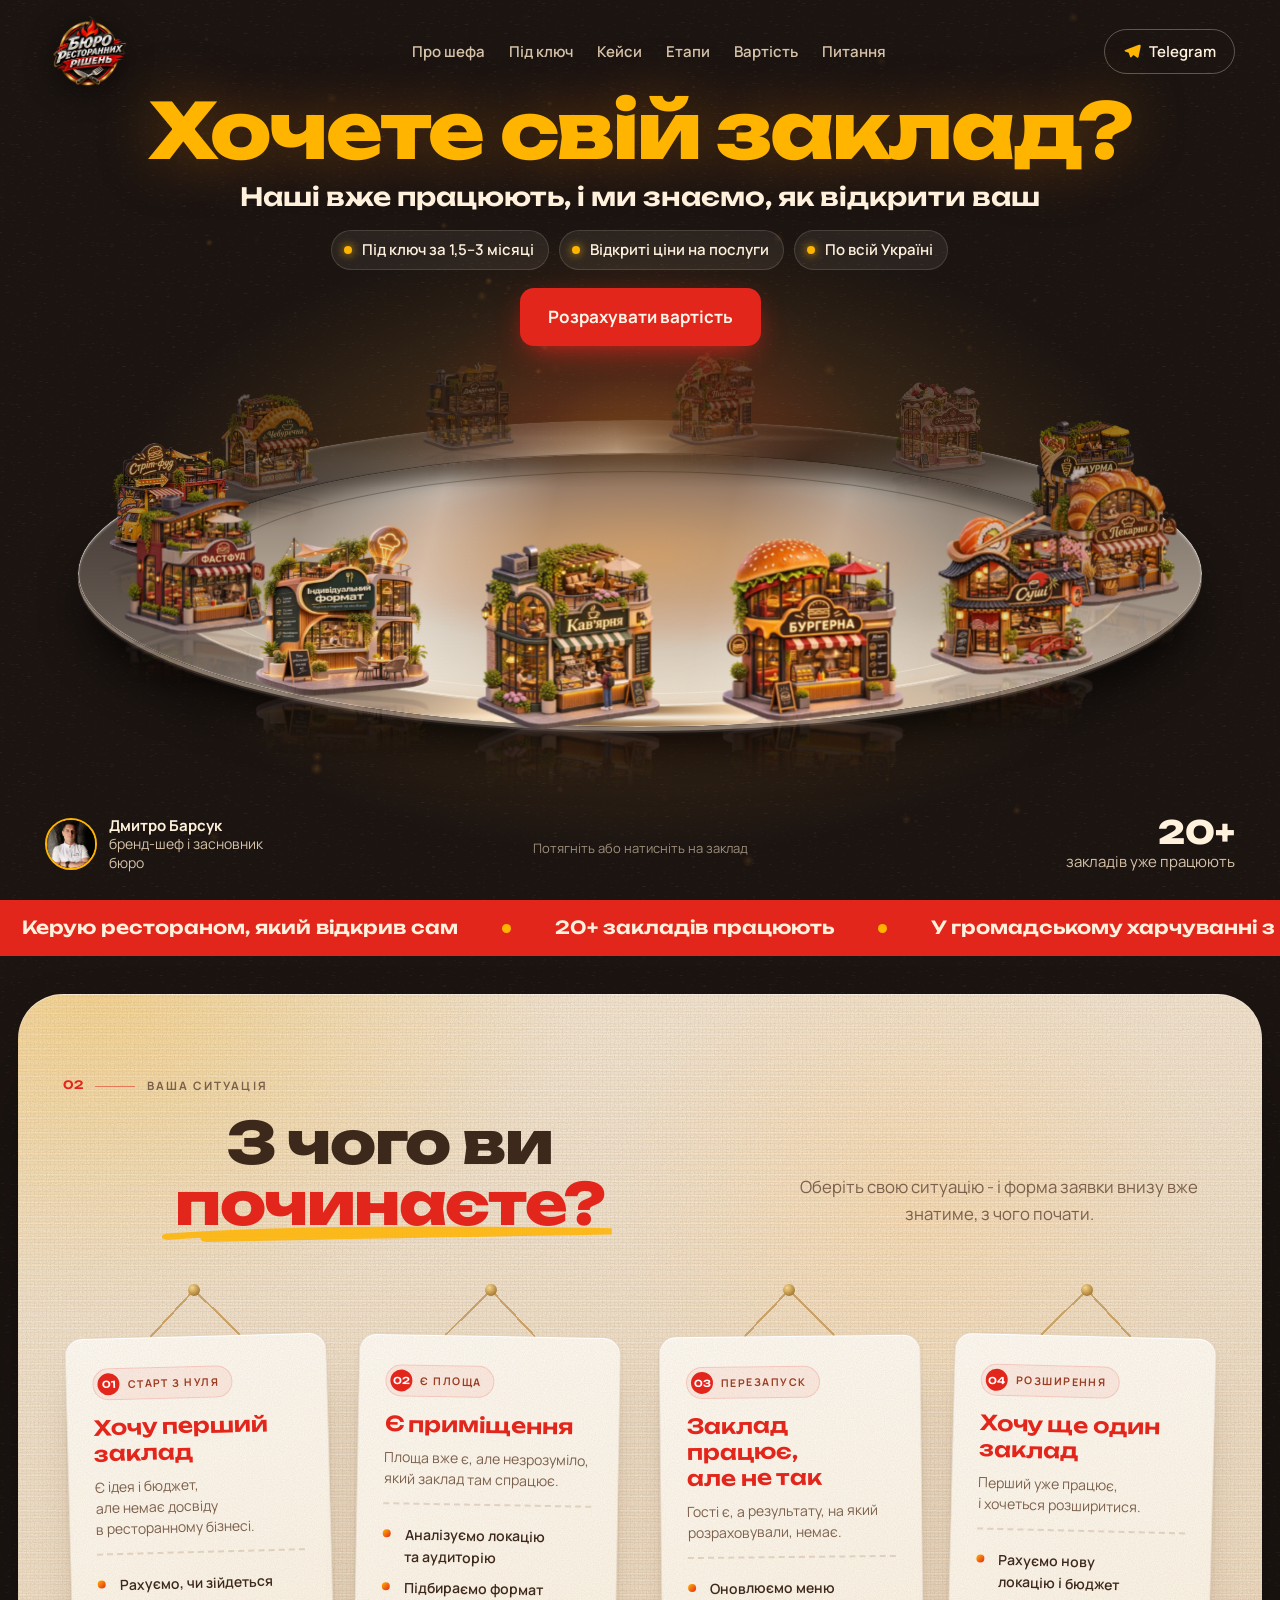
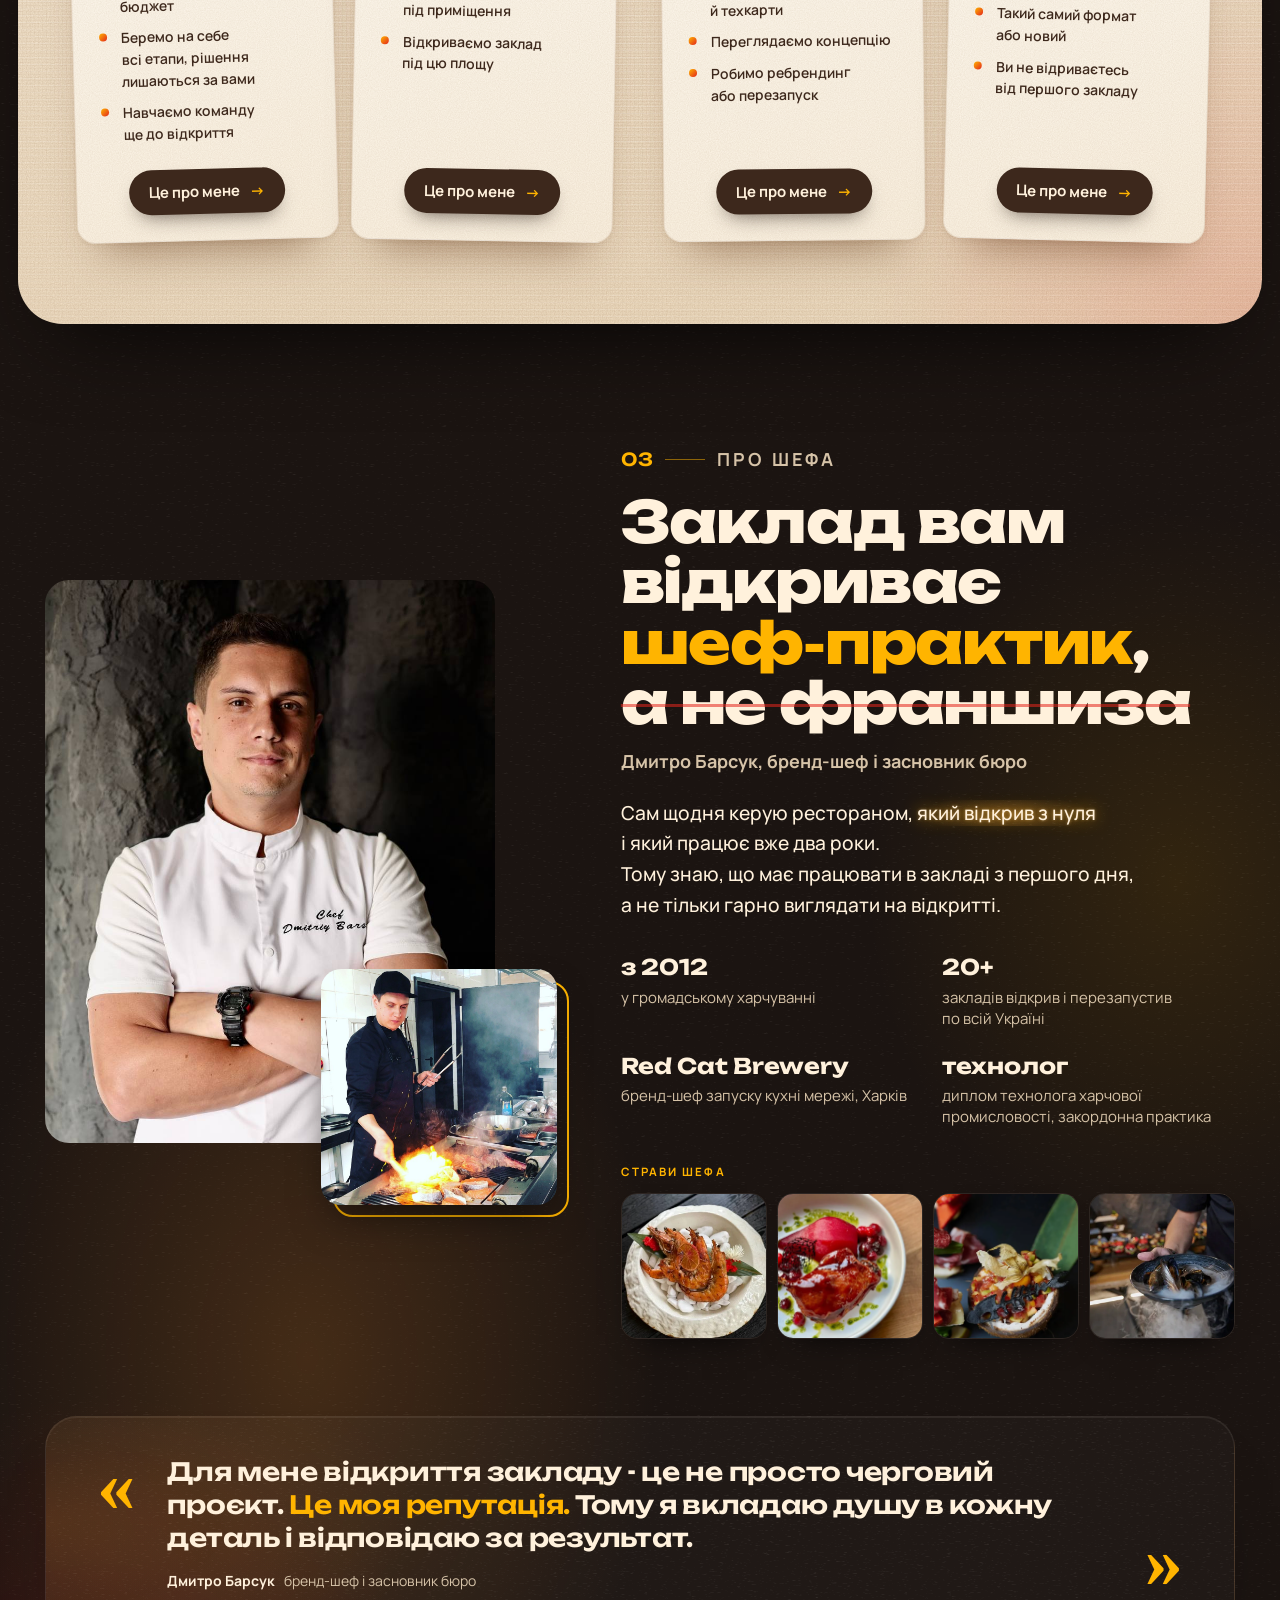
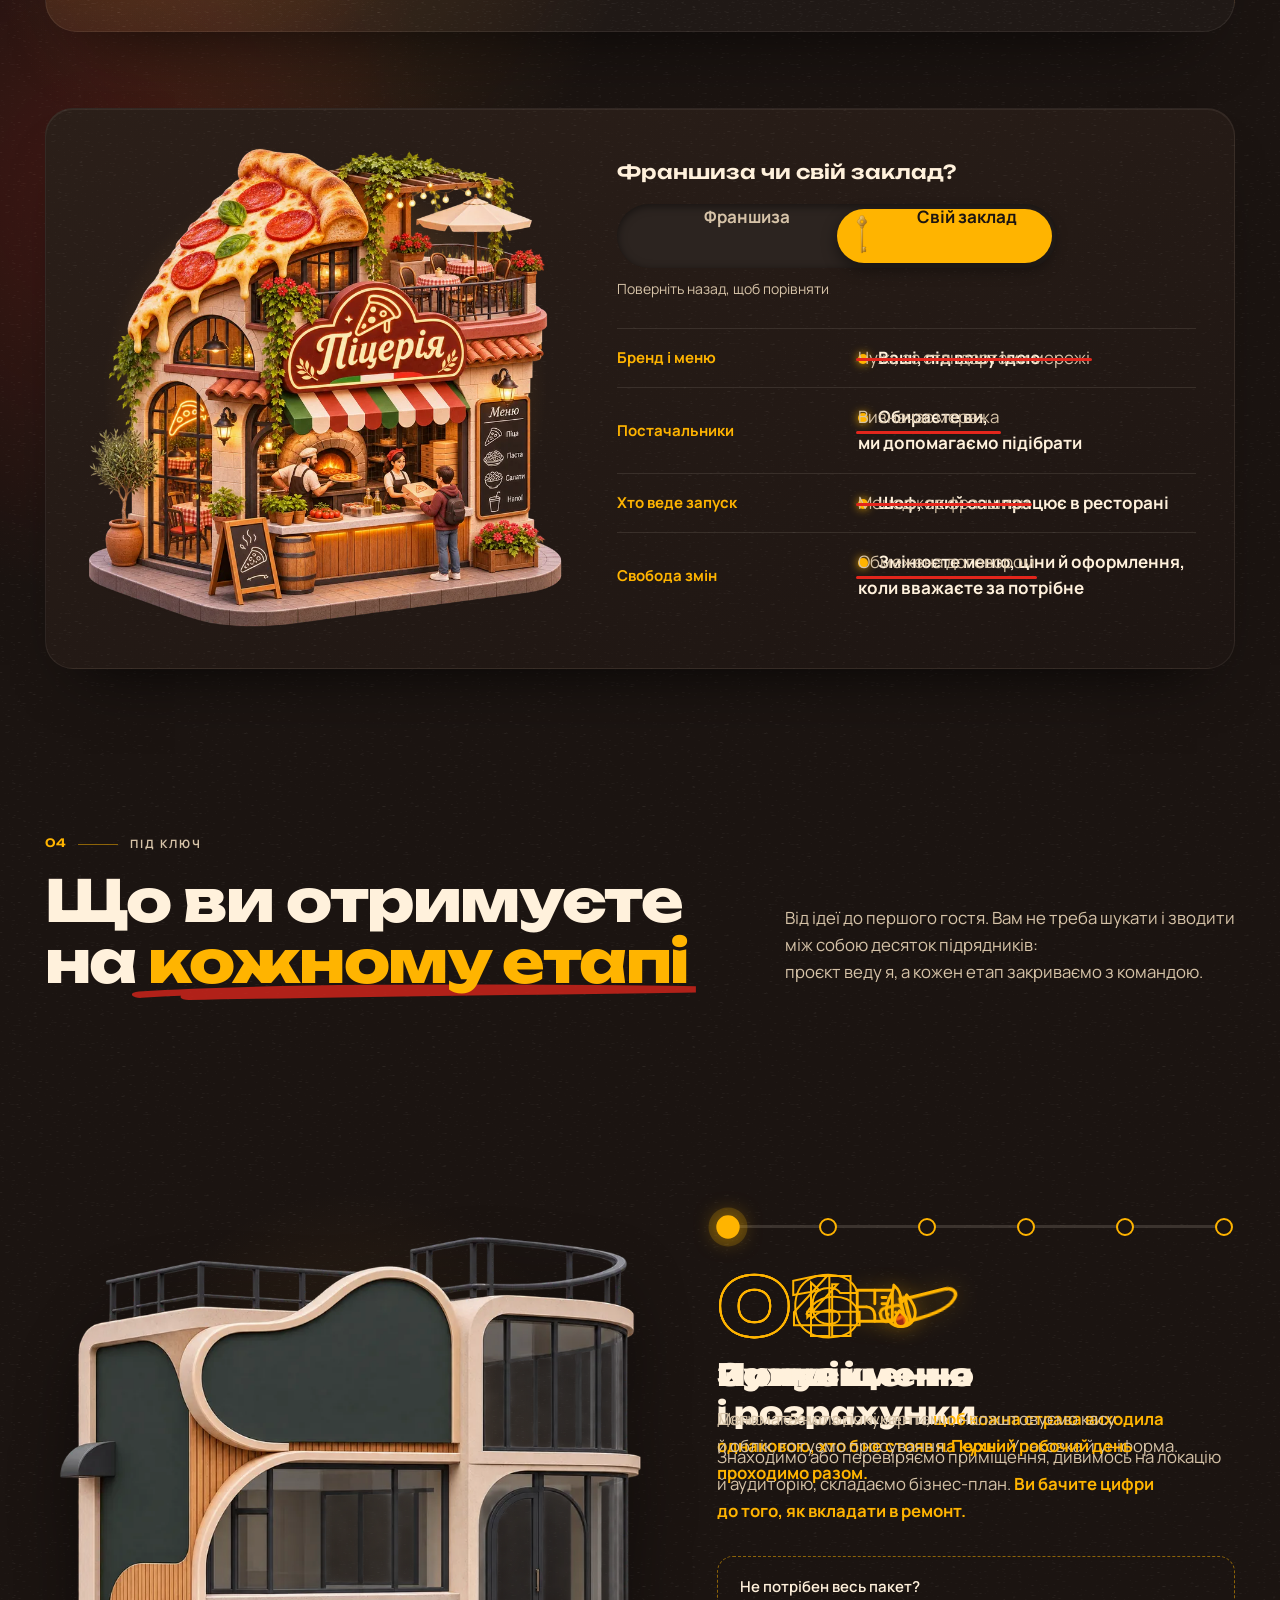
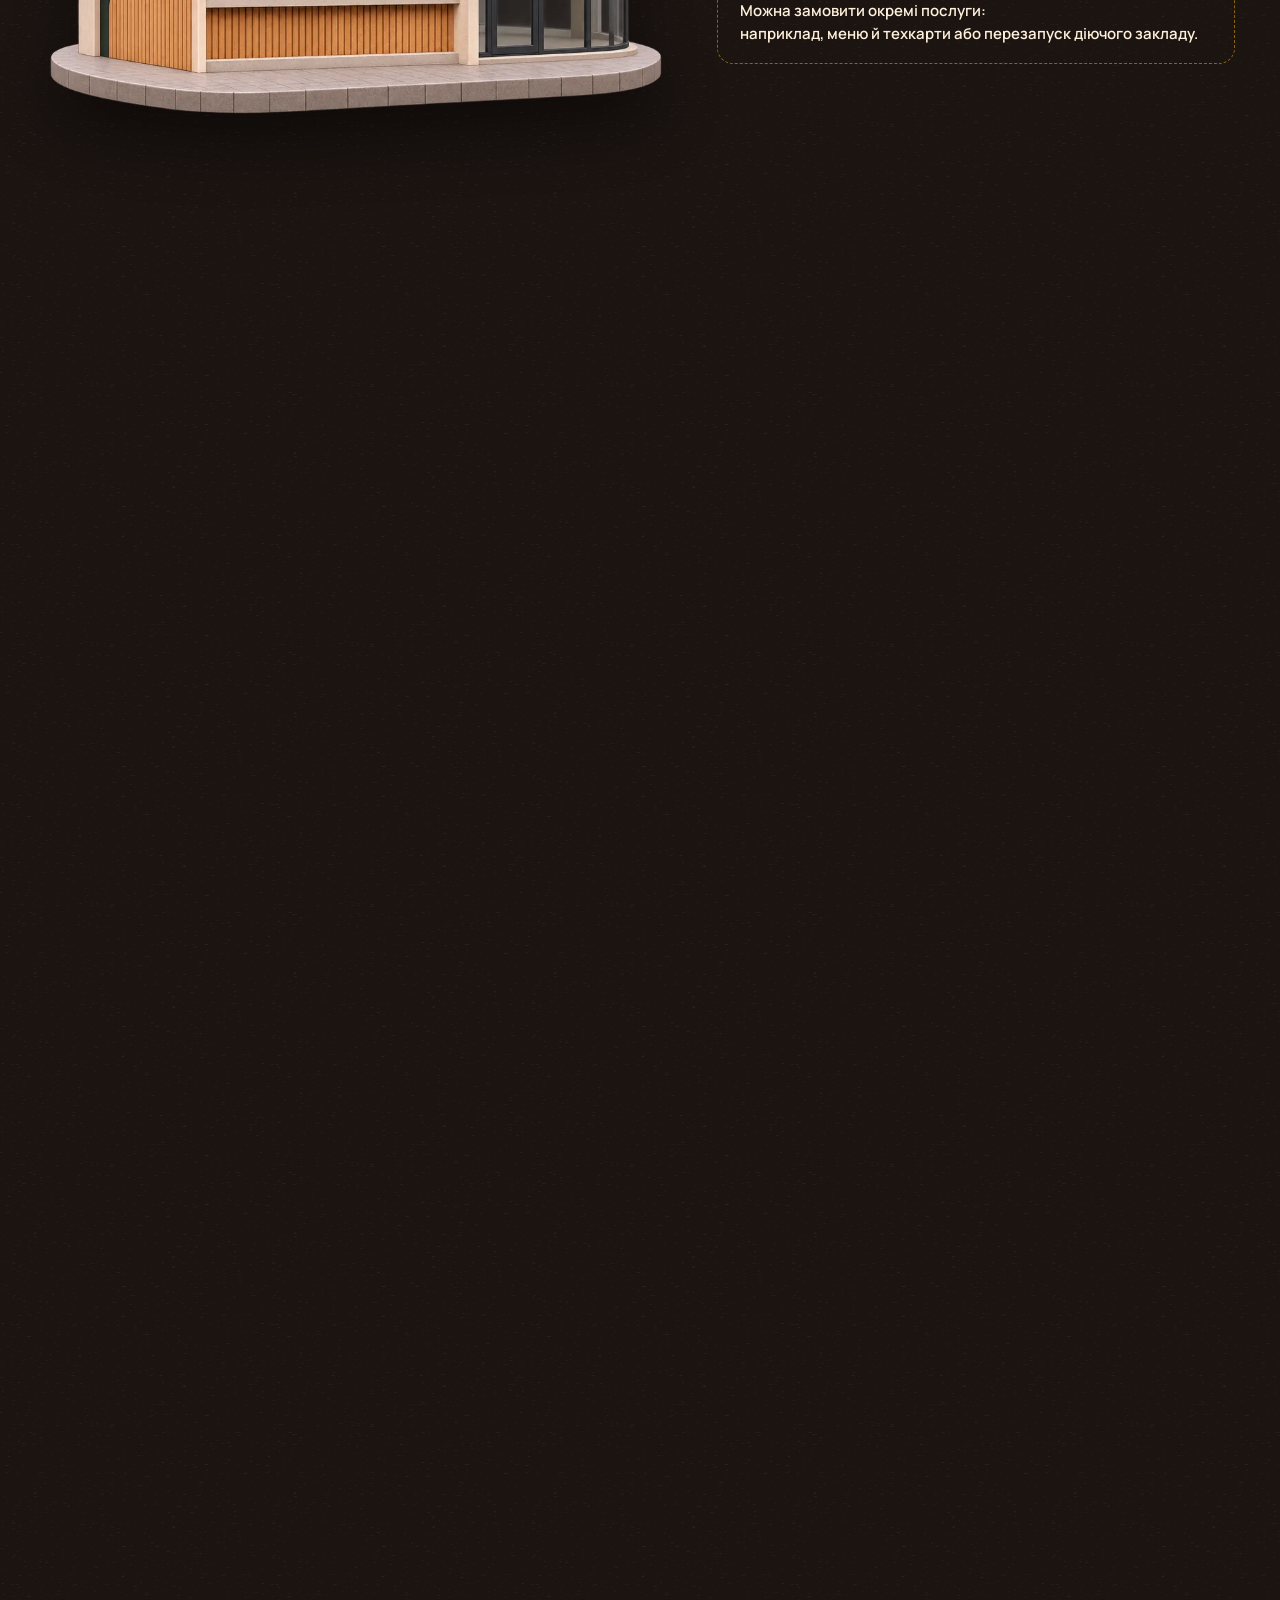
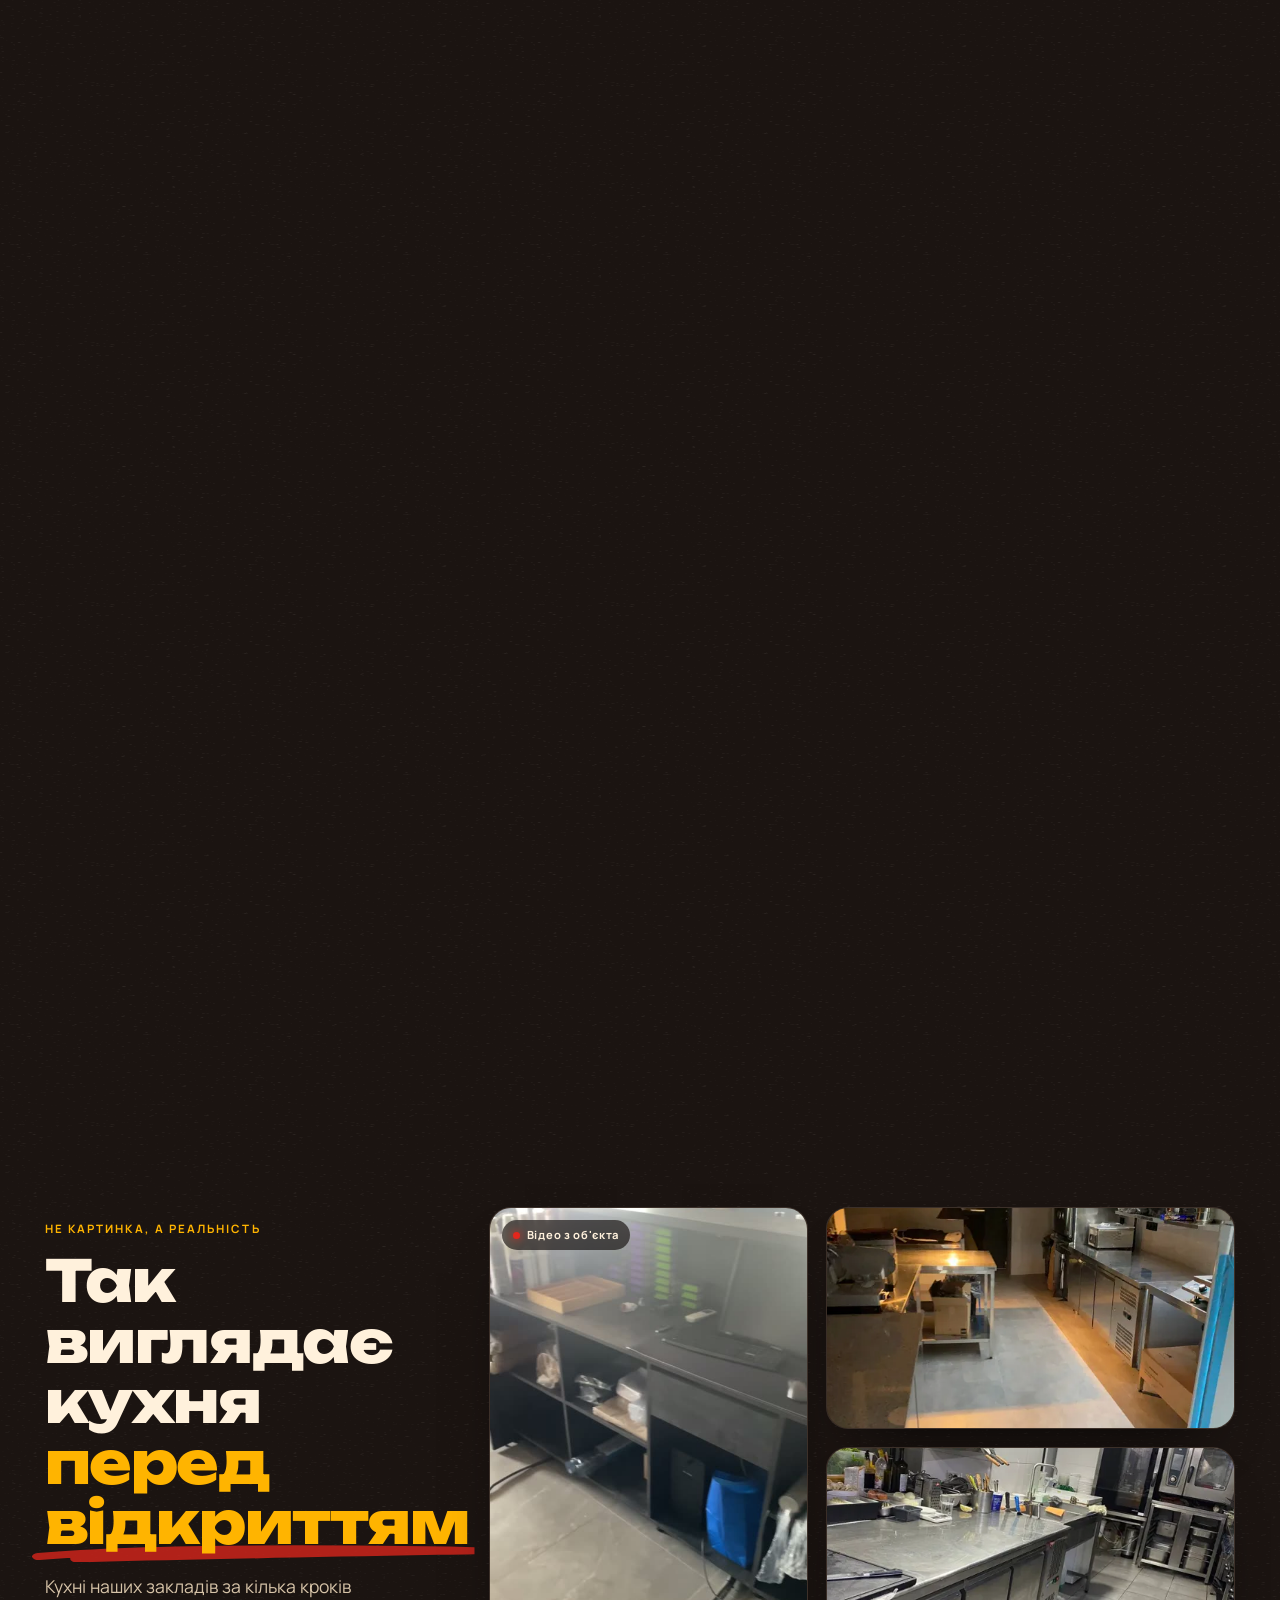
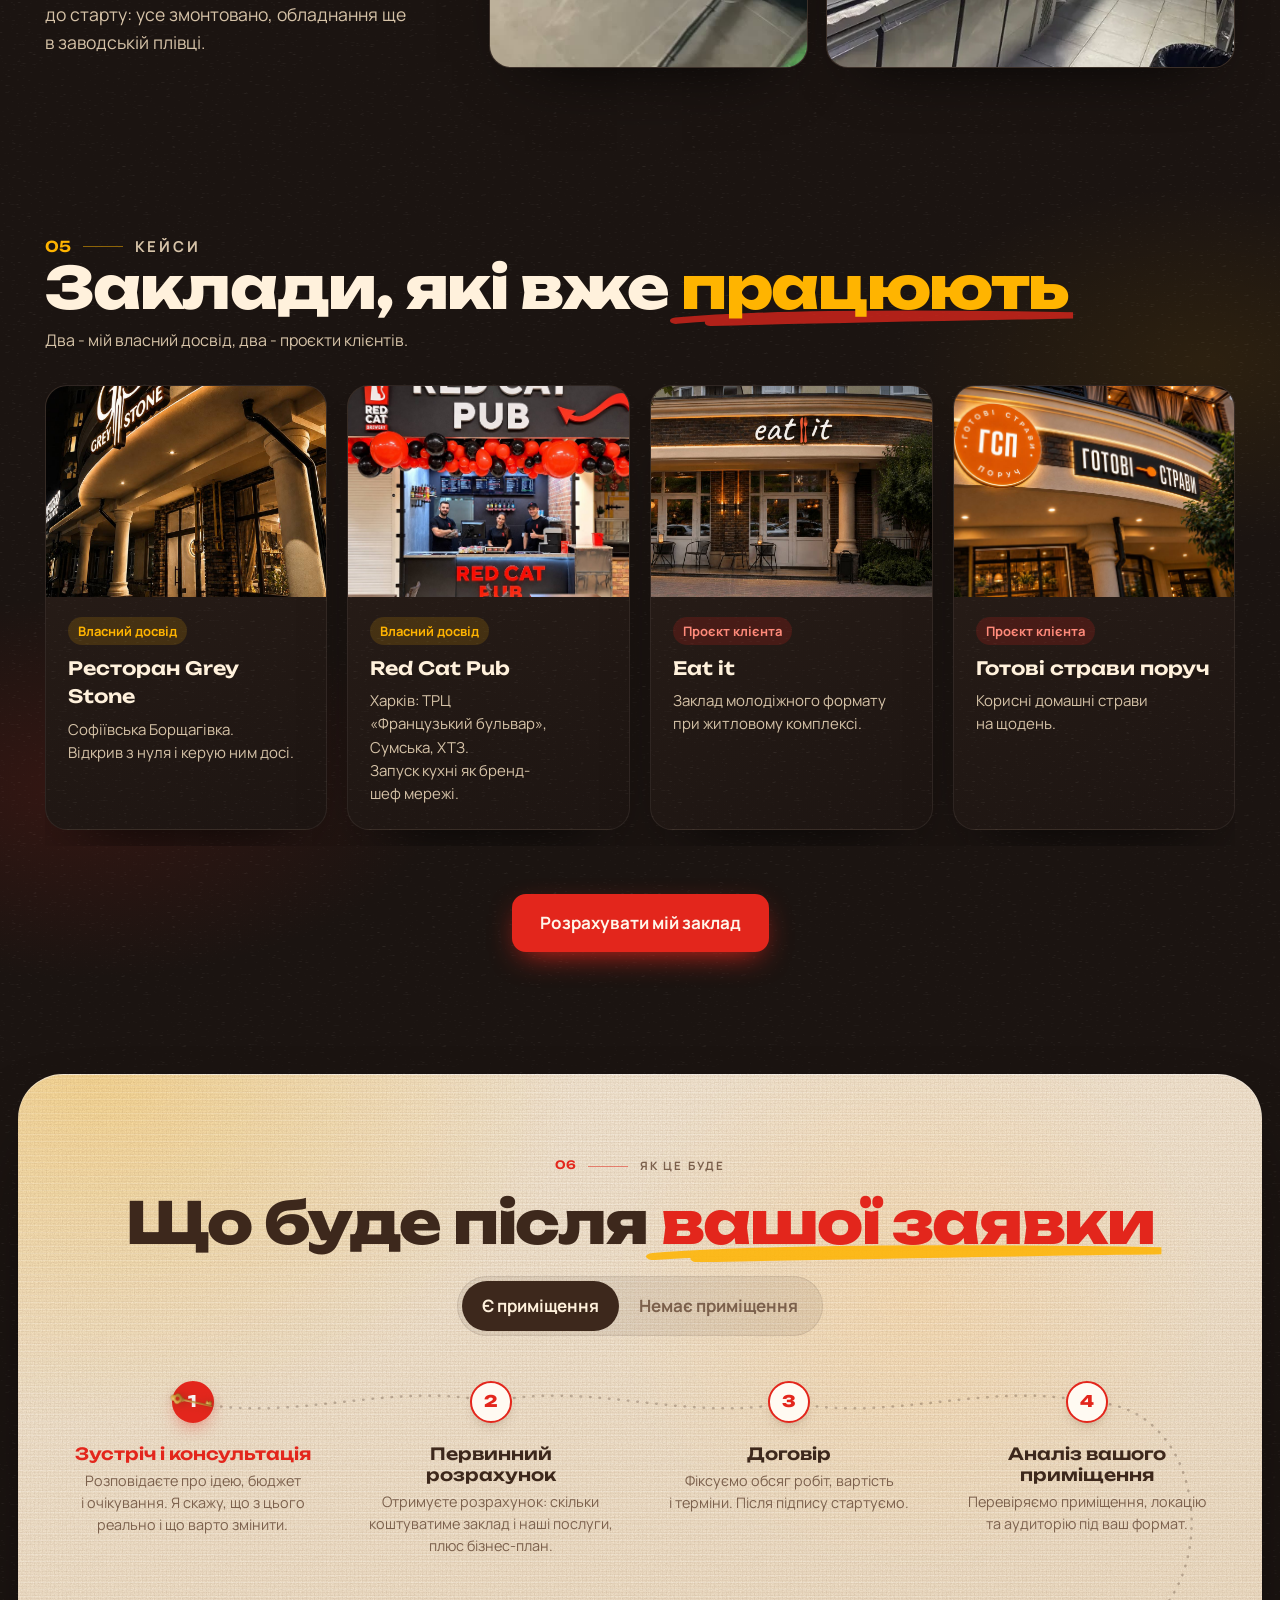
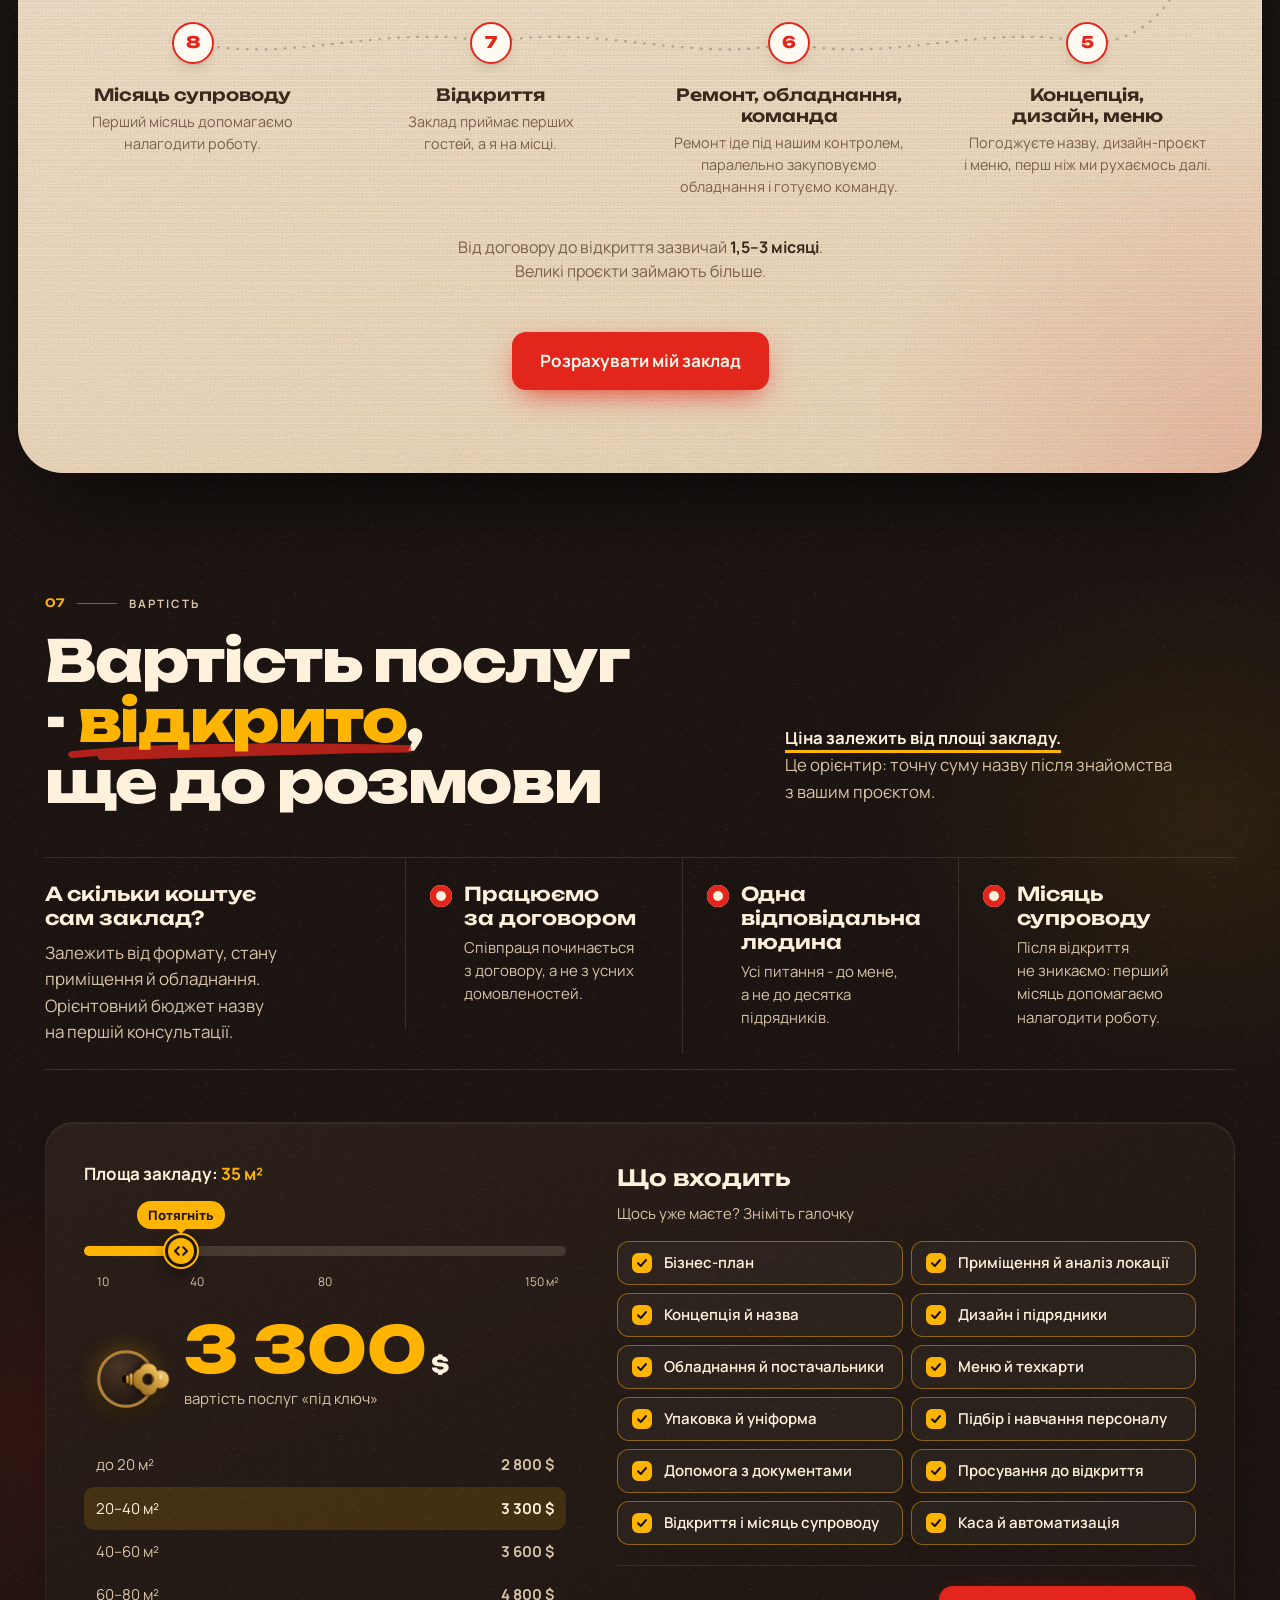
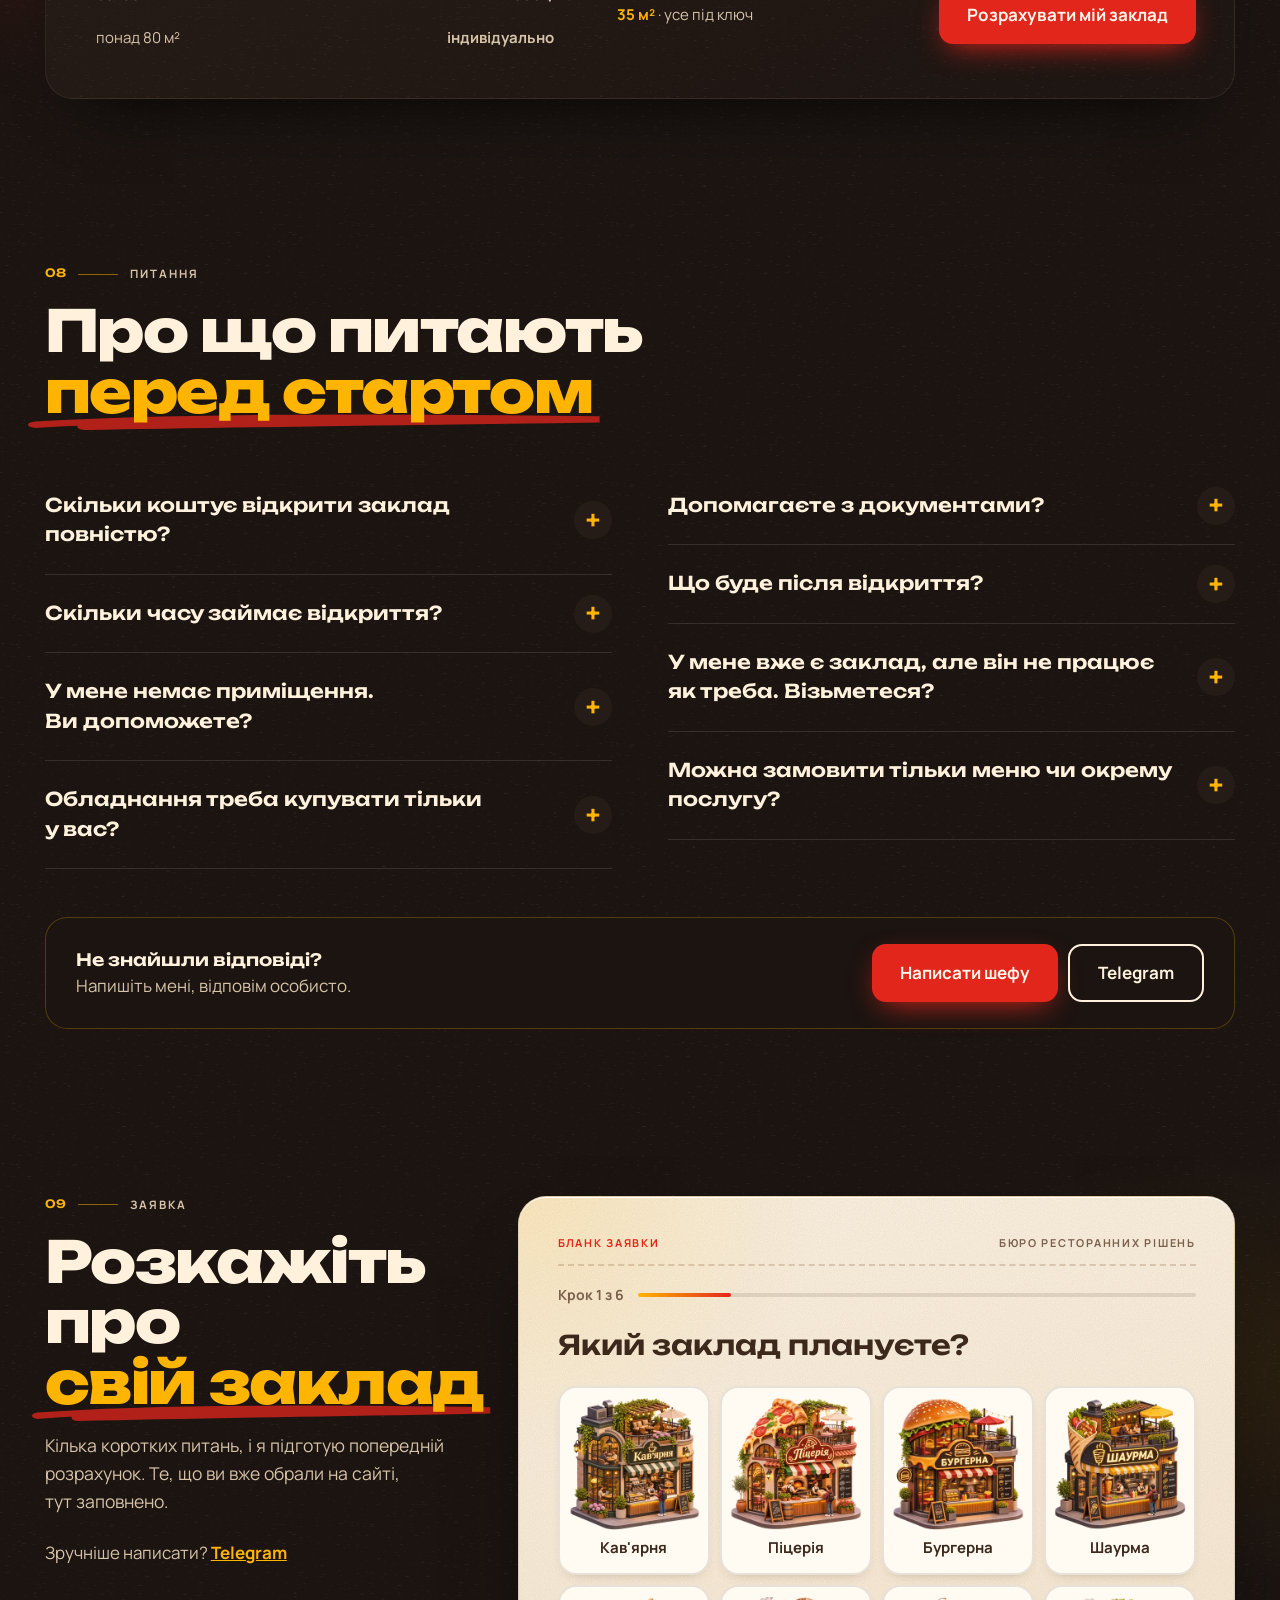
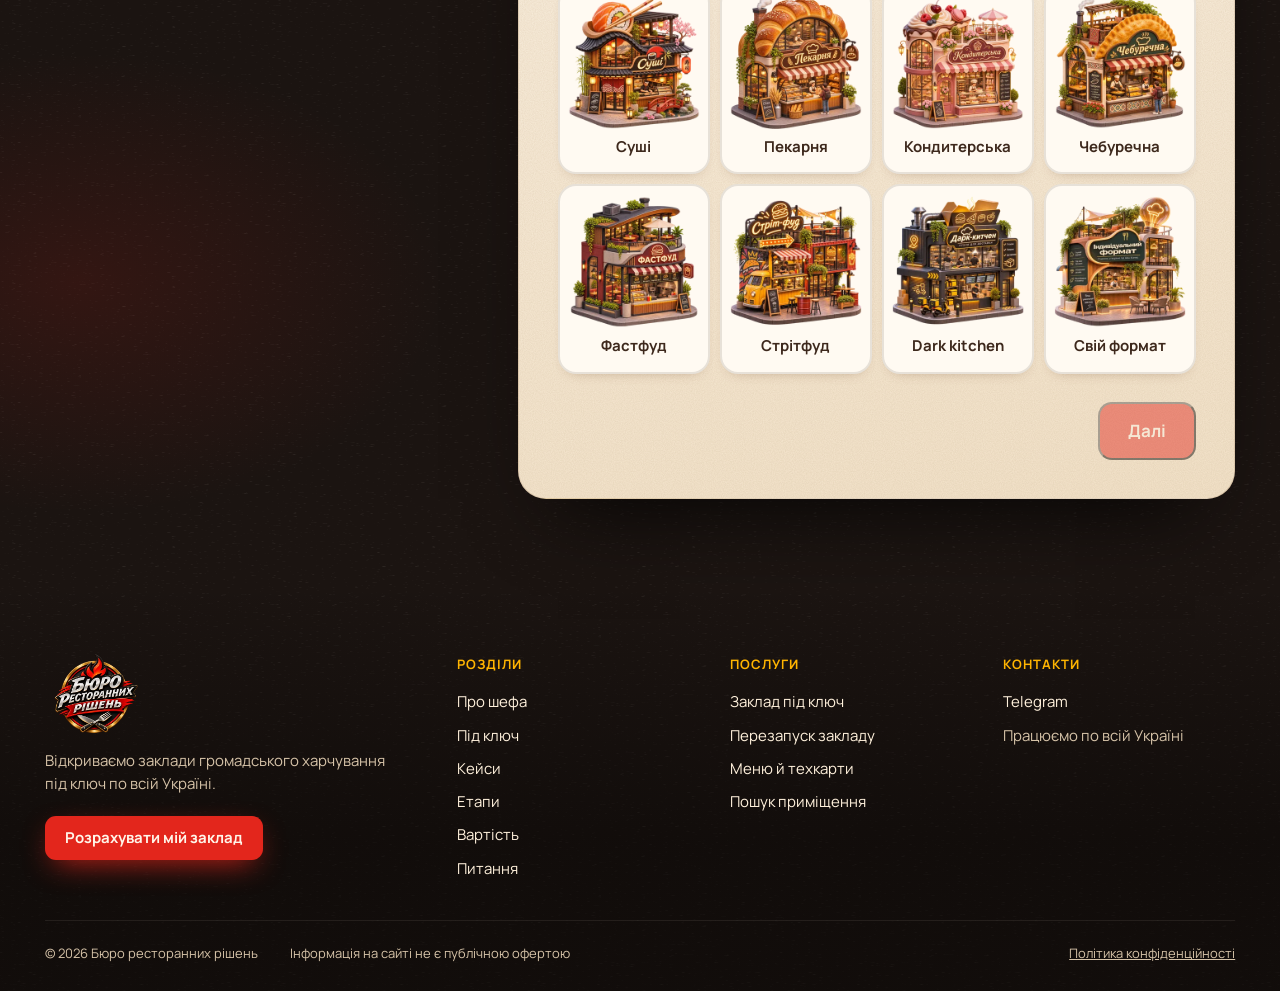
==== commit 3ef5b5ff: "Phones: bigger tray and buildings, bigger turnkey stage - Hero: tray almost full screen width, build" ====
--- a/site/index.html
+++ b/site/index.html
@@ -46,7 +46,7 @@
   <link rel="preconnect" href="https://fonts.gstatic.com" crossorigin>
   <link href="https://fonts.googleapis.com/css2?family=Manrope:wght@400;600;700&family=Unbounded:wght@600;800&display=swap" rel="stylesheet">
   <!-- ?v= — щоб браузер не брав застарілу версію з кешу; міняти при кожному оновленні -->
-  <link rel="stylesheet" href="styles.css?v=101">
+  <link rel="stylesheet" href="styles.css?v=105">
 
   <!-- GSAP вантажимо якомога раніше: поки його немає, інтро не може стартувати -->
   <link rel="preload" as="script" href="js/gsap.min.js">
@@ -1008,6 +1008,6 @@
 
   <script src="js/gsap.min.js"></script>
   <script src="js/ScrollTrigger.min.js"></script>
-  <script src="main.js?v=54"></script>
+  <script src="main.js?v=56"></script>
 </body>
 </html>
--- a/site/styles.css
+++ b/site/styles.css
@@ -2704,7 +2704,7 @@
   background: radial-gradient(closest-side, rgba(0, 0, 0, .6), rgba(0, 0, 0, .2) 60%, transparent);
 }
 /* телефон з підносом: будівлі менші, щоб не злипались на вужчій орбіті */
-.stage.tray-big { --item: calc(clamp(82px, 24vw, 102px) * 2.2); }   /* ×2.2 - клас і big ставить main.js */
+.stage.tray-big { --item: calc(clamp(86px, 26vw, 140px) * 2.2); }   /* ×2.2 - клас і big ставить main.js */
 
 .stage.has-focus .tray__body { -webkit-mask-position: 0 100%; mask-position: 0 100%; }
 /* вибраний заклад: без відображення і повороту, щоб картинка лишалась чіткою */
@@ -2736,11 +2736,19 @@
 /* Блок 4 на телефоні: шапка зверху і плашка «Консультація» знизу не закривають текст етапу */
 @media (max-width: 760px) {
   .bs:not(.bs--static) { padding: 64px 0 92px; gap: 4px; }
-  .bs:not(.bs--static) .bs__stage { width: min(100%, 32svh); }
+  .bs:not(.bs--static) .bs__stage { width: min(100%, 40svh); }
+  .bs:not(.bs--static) .bs__rail { height: 44px; margin-bottom: 6px; }
+  .bs:not(.bs--static) .bs__num { font-size: 2.5rem; }
+  .bs:not(.bs--static) .bs__step h3 { font-size: 1.5rem; }
+  .bs:not(.bs--static) .bs__step p { font-size: 1rem; line-height: 1.55; }
+}
+/* низькі телефони: компактніше, щоб текст етапу вміщався */
+@media (max-width: 760px) and (max-height: 740px) {
+  .bs:not(.bs--static) .bs__stage { width: min(100%, 31svh); }
   .bs:not(.bs--static) .bs__rail { height: 40px; margin-bottom: 4px; }
   .bs:not(.bs--static) .bs__num { font-size: 2.2rem; }
   .bs:not(.bs--static) .bs__step h3 { font-size: 1.3rem; }
-  .bs:not(.bs--static) .bs__step p { font-size: .9rem; line-height: 1.5; }
+  .bs:not(.bs--static) .bs__step p { font-size: .92rem; line-height: 1.5; }
 }
 /* квіз: поле для ніка в Telegram */
 .quiz__tg { margin-top: 12px; }
@@ -2753,3 +2761,11 @@
   .quiz__back { padding: 0 16px; }
   .quiz__next { flex: 1; min-width: 0; padding: 0 16px; font-size: 1rem; }
 }
+/* Блок 4 на телефоні: будівля на всю ширину; сцена нижча за квадрат, порожні поля кадру зверху й знизу обрізаються */
+@media (max-width: 760px) {
+  .bs:not(.bs--static) .bs__stage { width: 76%; max-width: 46svh; aspect-ratio: 1 / .9; }
+  .bs:not(.bs--static) .bs__frame { object-fit: cover; }
+}
+@media (max-width: 760px) and (max-height: 740px) {
+  .bs:not(.bs--static) .bs__stage { width: 76%; aspect-ratio: 1 / .78; }
+}
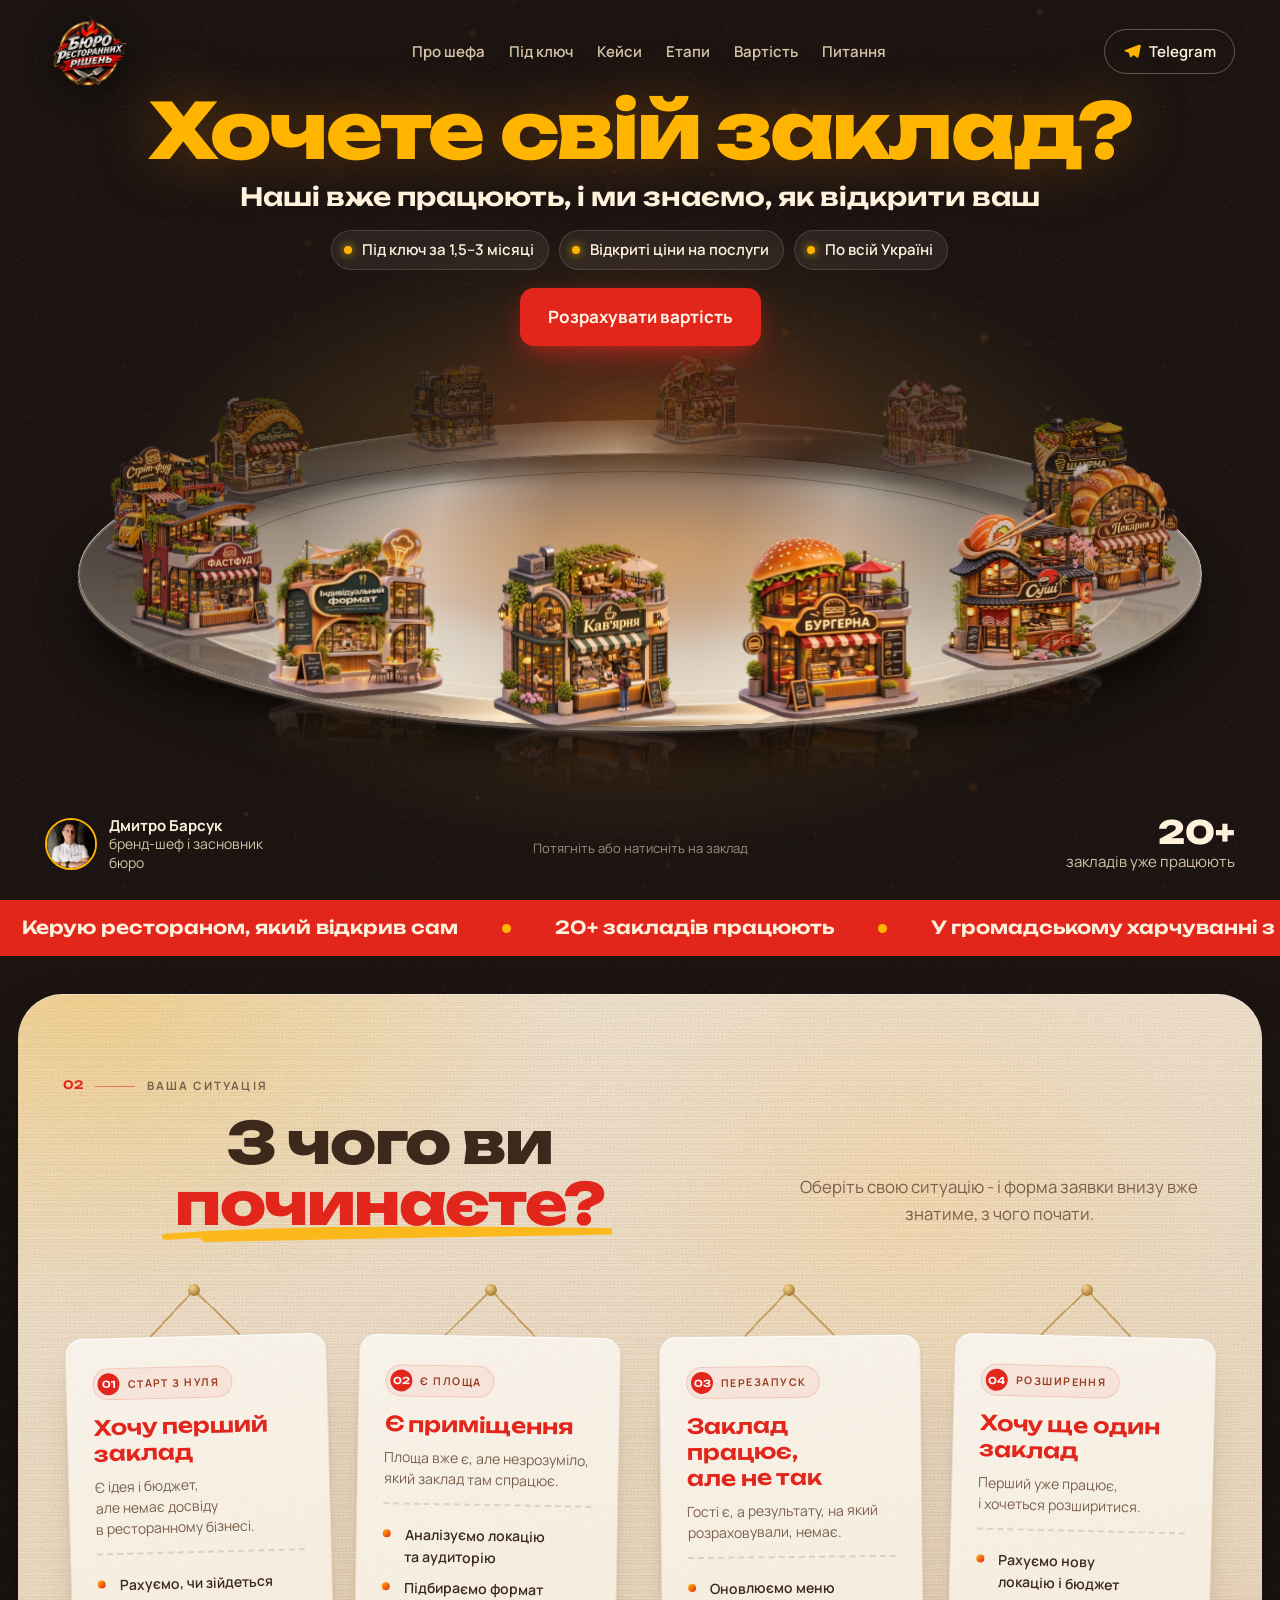
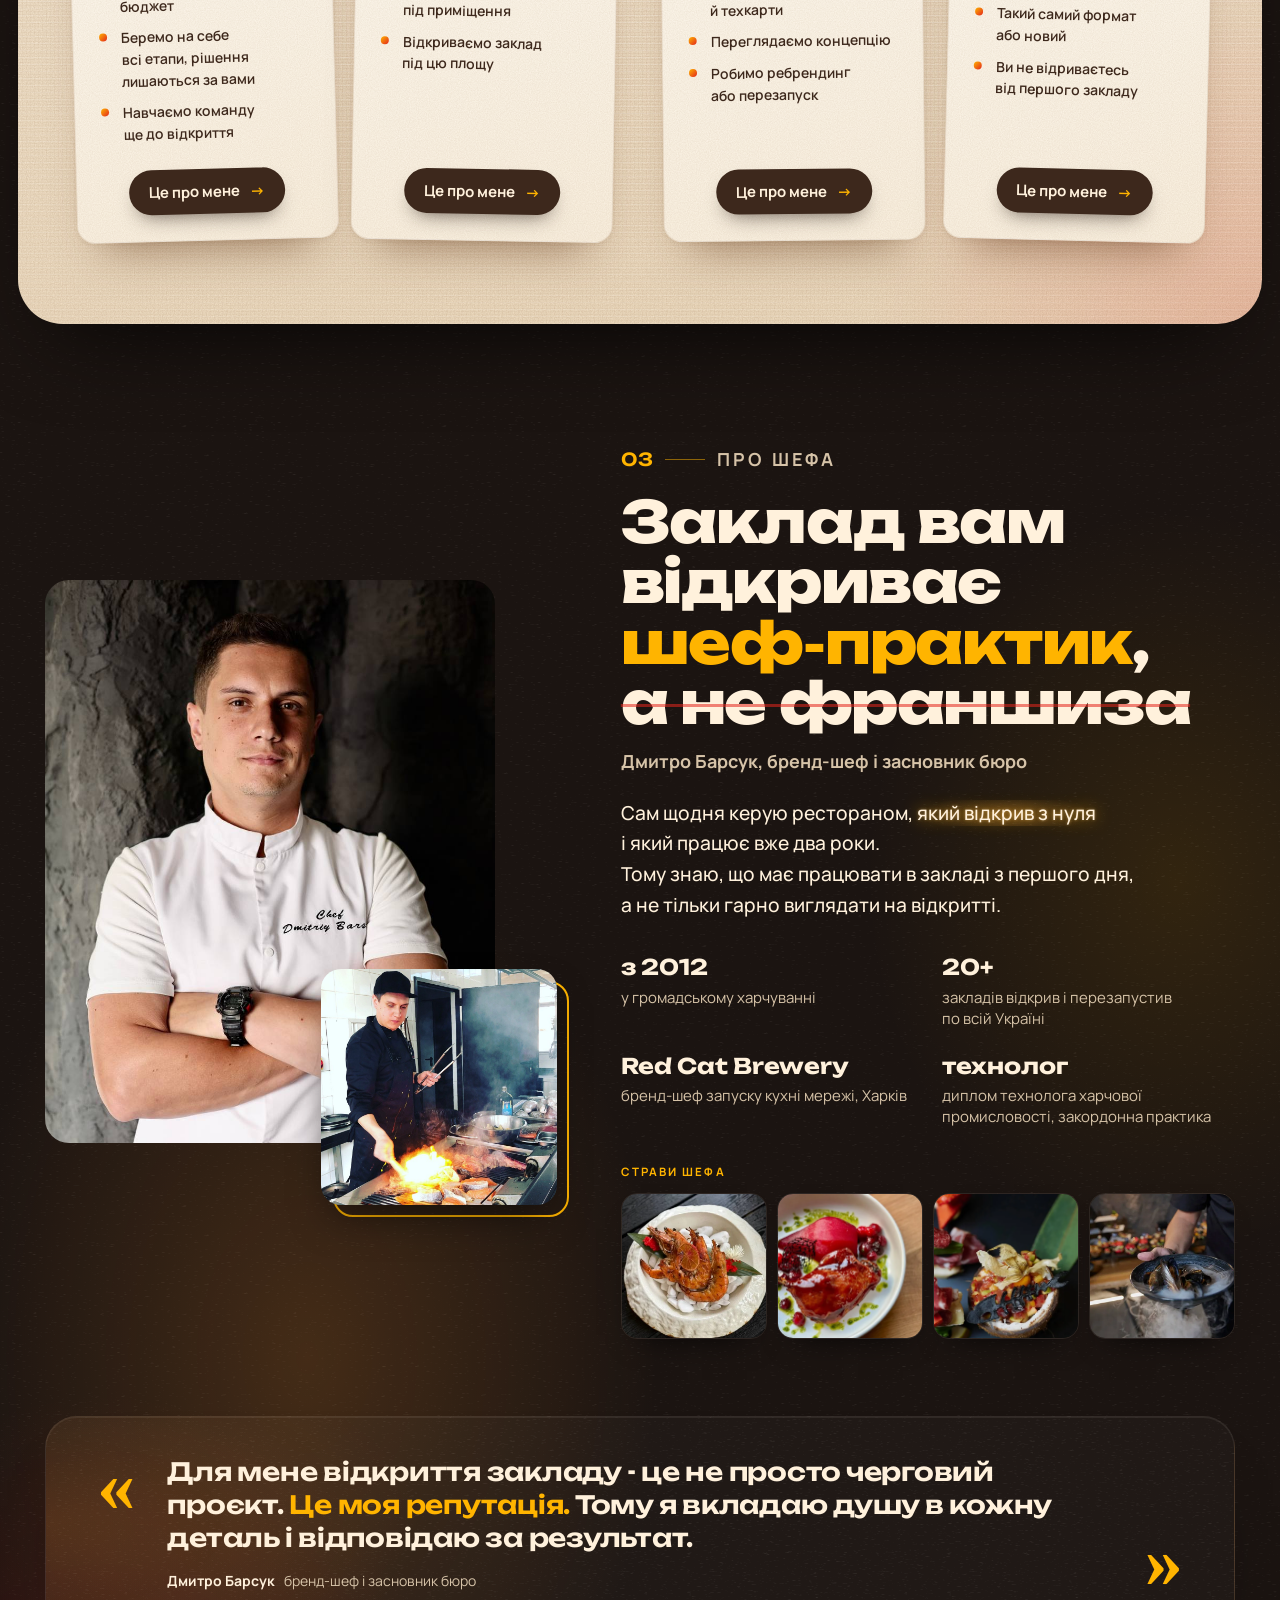
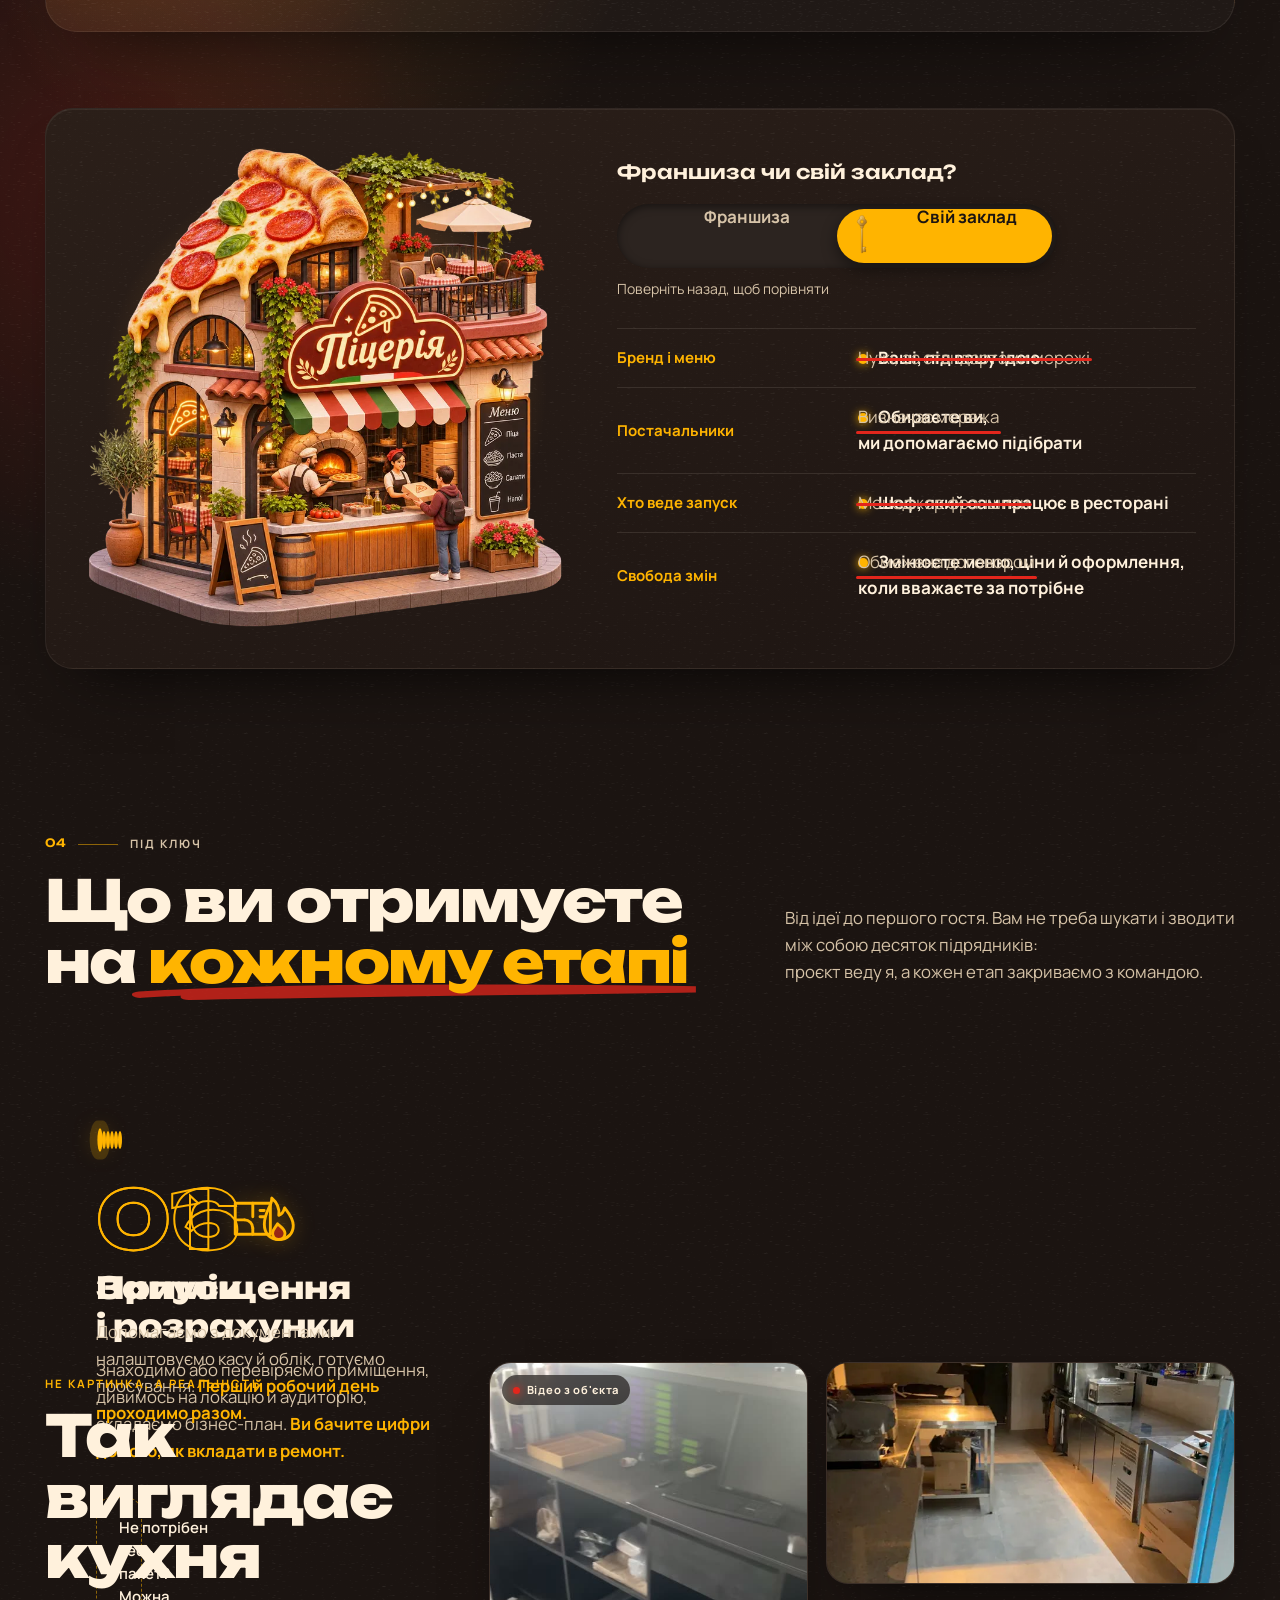
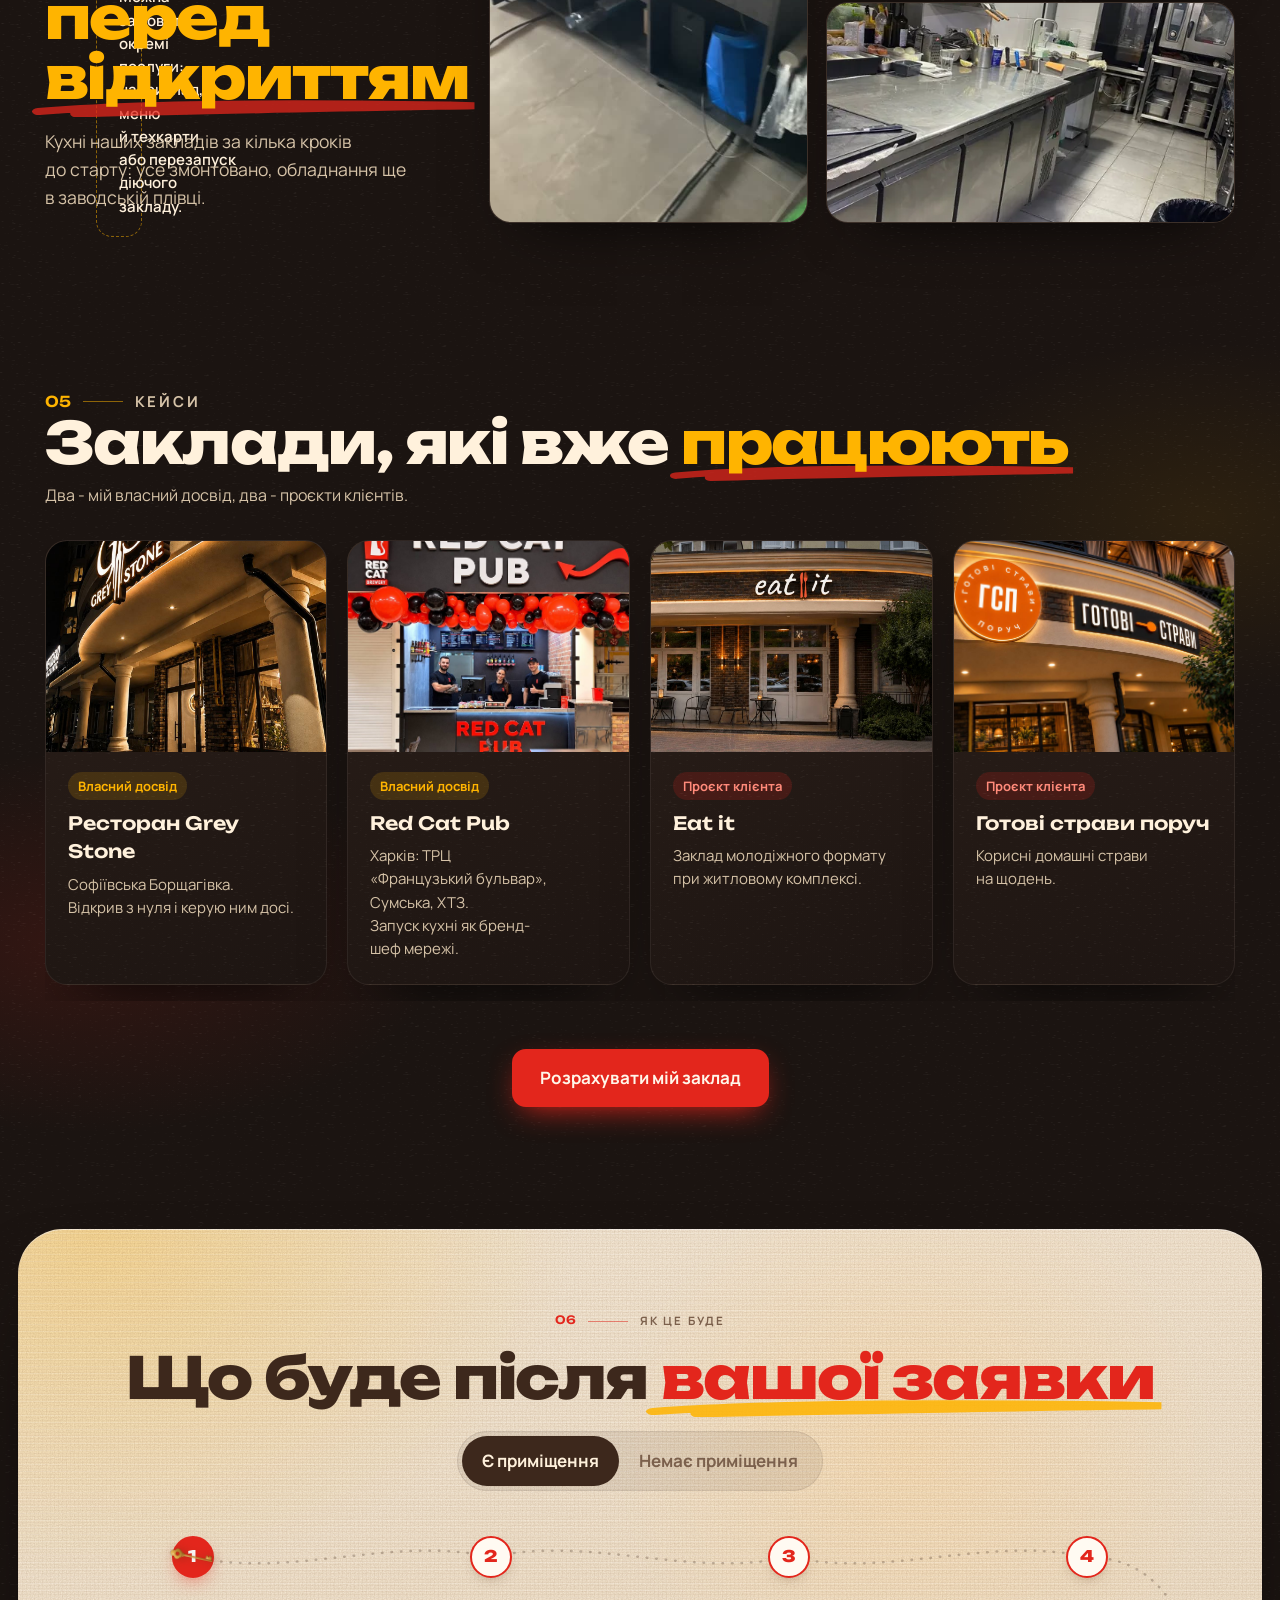
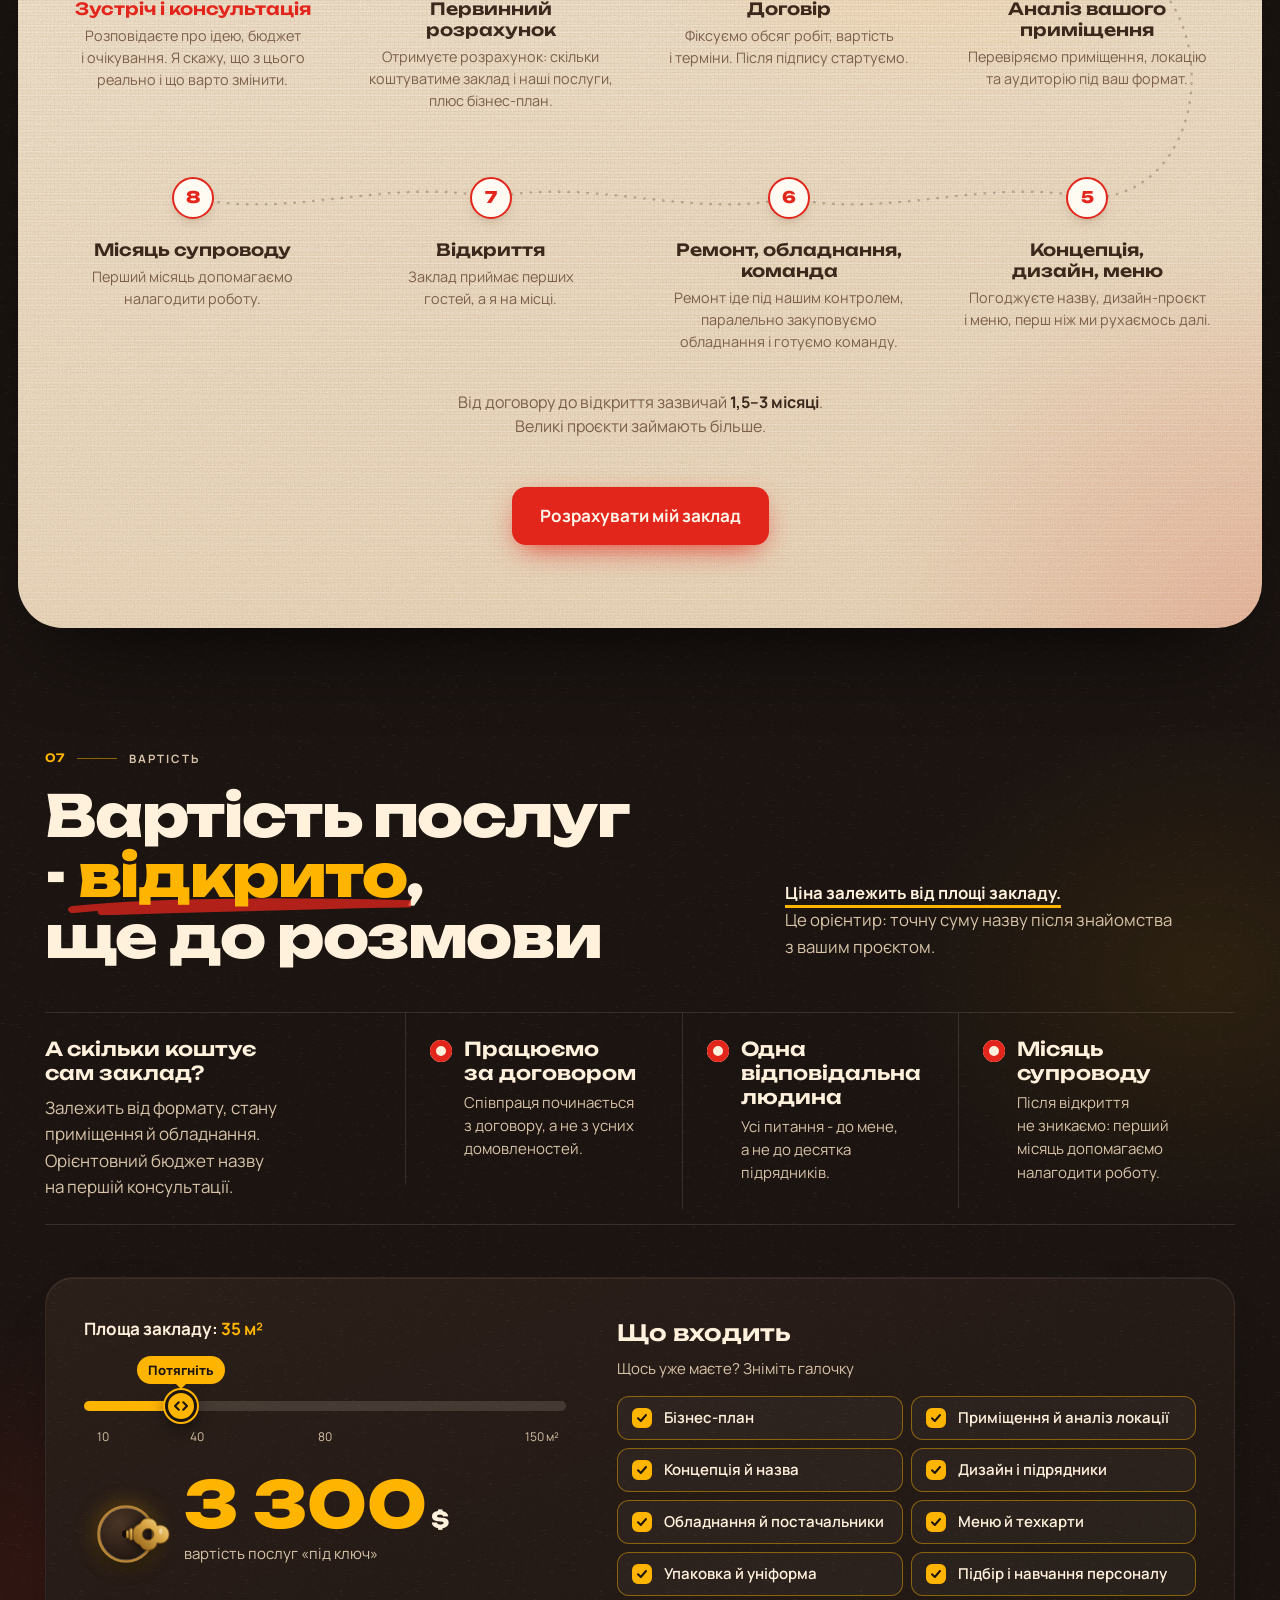
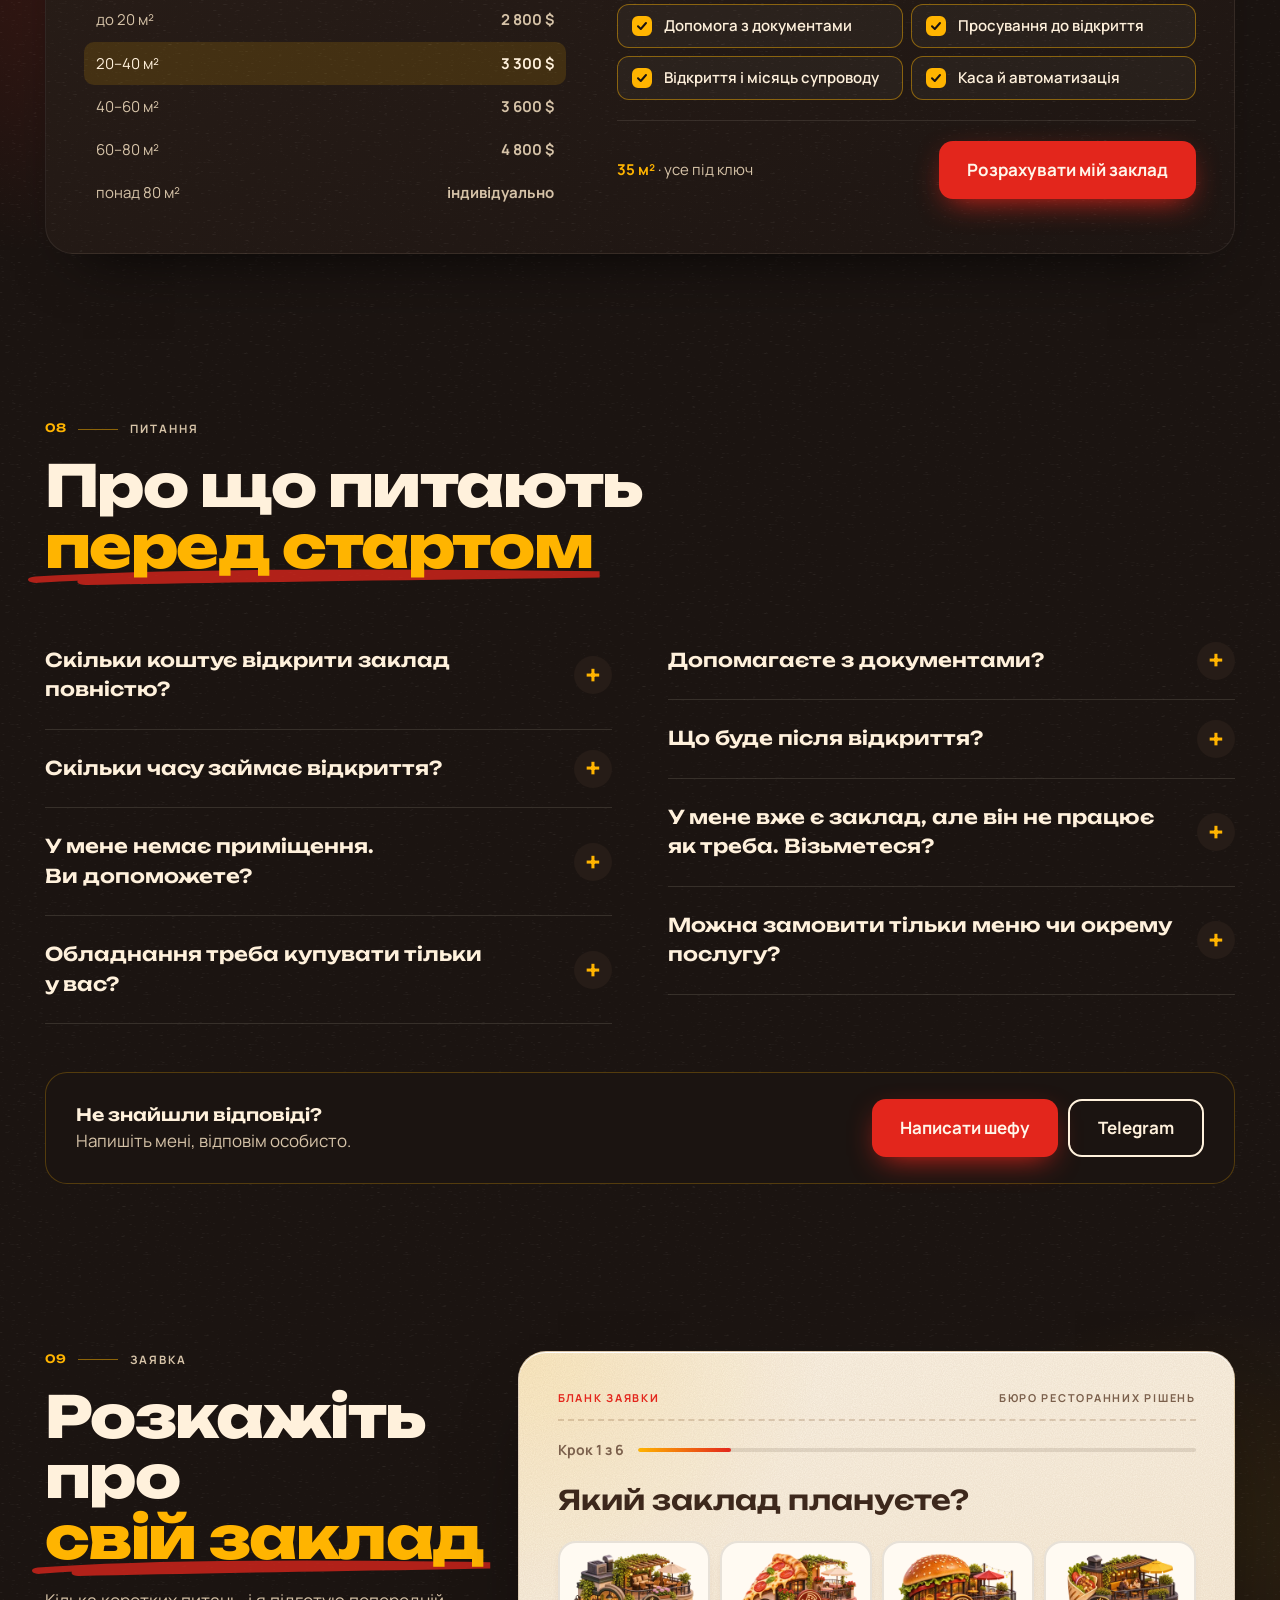
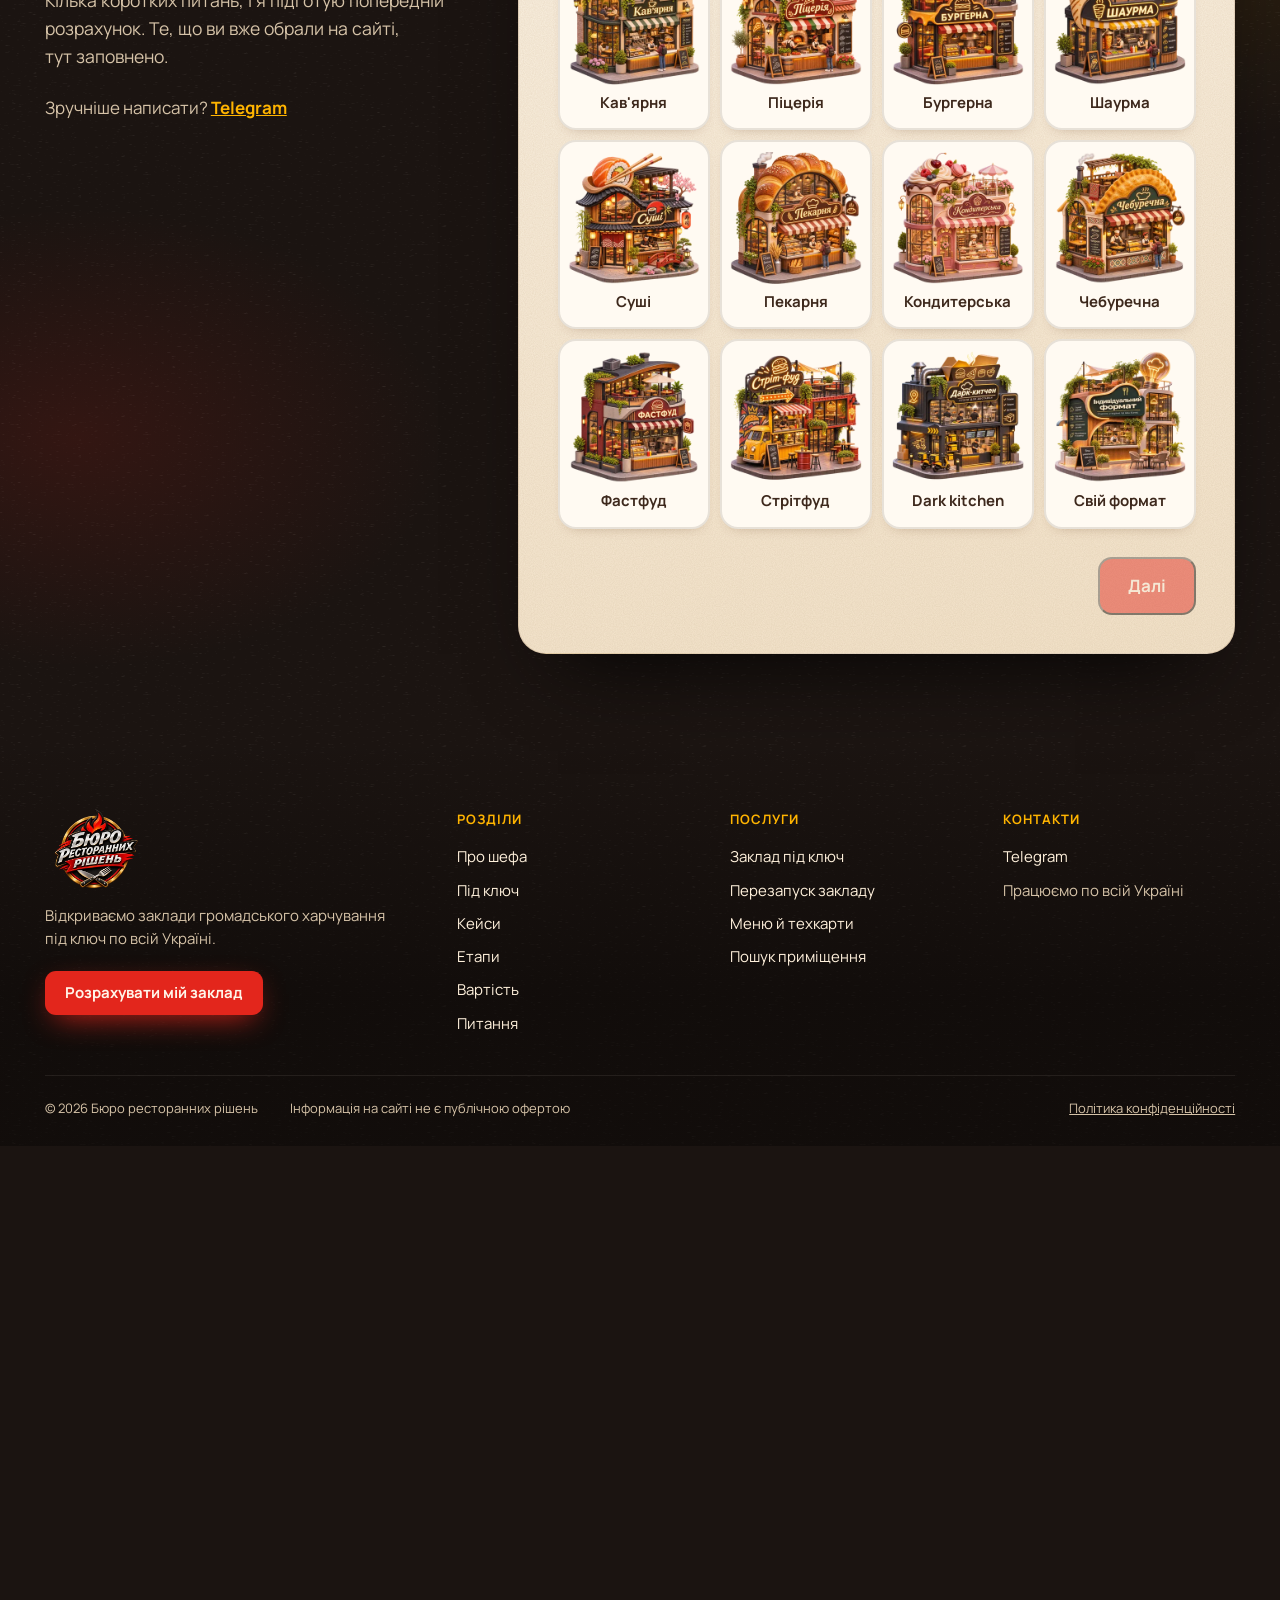
==== commit 0de8e34f: "Turnkey stages on phones: whole frame, building fills the free space - Frame no longer cropped (cont" ====
--- a/site/index.html
+++ b/site/index.html
@@ -46,7 +46,7 @@
   <link rel="preconnect" href="https://fonts.gstatic.com" crossorigin>
   <link href="https://fonts.googleapis.com/css2?family=Manrope:wght@400;600;700&family=Unbounded:wght@600;800&display=swap" rel="stylesheet">
   <!-- ?v= — щоб браузер не брав застарілу версію з кешу; міняти при кожному оновленні -->
-  <link rel="stylesheet" href="styles.css?v=105">
+  <link rel="stylesheet" href="styles.css?v=109">
 
   <!-- GSAP вантажимо якомога раніше: поки його немає, інтро не може стартувати -->
   <link rel="preload" as="script" href="js/gsap.min.js">
--- a/site/styles.css
+++ b/site/styles.css
@@ -2736,14 +2736,14 @@
 /* Блок 4 на телефоні: шапка зверху і плашка «Консультація» знизу не закривають текст етапу */
 @media (max-width: 760px) {
   .bs:not(.bs--static) { padding: 64px 0 92px; gap: 4px; }
-  .bs:not(.bs--static) .bs__stage { width: min(100%, 40svh); }
+  .bs:not(.bs--static) .bs__stage { width: min(92%, 39svh); }   /* кадр цілий, без обрізання */
   .bs:not(.bs--static) .bs__rail { height: 44px; margin-bottom: 6px; }
-  .bs:not(.bs--static) .bs__num { font-size: 2.5rem; }
-  .bs:not(.bs--static) .bs__step h3 { font-size: 1.5rem; }
-  .bs:not(.bs--static) .bs__step p { font-size: 1rem; line-height: 1.55; }
+  .bs:not(.bs--static) .bs__num { font-size: 2.7rem; }
+  .bs:not(.bs--static) .bs__step h3 { font-size: 1.7rem; }
+  .bs:not(.bs--static) .bs__step p { font-size: 1.08rem; line-height: 1.55; }
 }
 /* низькі телефони: компактніше, щоб текст етапу вміщався */
-@media (max-width: 760px) and (max-height: 740px) {
+@media (max-width: 760px) and (max-height: 759px) {
   .bs:not(.bs--static) .bs__stage { width: min(100%, 31svh); }
   .bs:not(.bs--static) .bs__rail { height: 40px; margin-bottom: 4px; }
   .bs:not(.bs--static) .bs__num { font-size: 2.2rem; }
@@ -2761,11 +2761,9 @@
   .quiz__back { padding: 0 16px; }
   .quiz__next { flex: 1; min-width: 0; padding: 0 16px; font-size: 1rem; }
 }
-/* Блок 4 на телефоні: будівля на всю ширину; сцена нижча за квадрат, порожні поля кадру зверху й знизу обрізаються */
+/* Блок 4 на телефоні: текст етапу притиснутий донизу (над плашкою), будівля займає все місце, що лишилось */
 @media (max-width: 760px) {
-  .bs:not(.bs--static) .bs__stage { width: 76%; max-width: 46svh; aspect-ratio: 1 / .9; }
-  .bs:not(.bs--static) .bs__frame { object-fit: cover; }
-}
-@media (max-width: 760px) and (max-height: 740px) {
-  .bs:not(.bs--static) .bs__stage { width: 76%; aspect-ratio: 1 / .78; }
-}
+  .bs:not(.bs--static) { display: flex; flex-direction: column; padding: 60px 0 96px; gap: 0; }
+  .bs:not(.bs--static) .bs__stage { flex: 1 1 0; min-height: 0; width: auto; max-width: 100%; aspect-ratio: 1; align-self: center; }
+  .bs:not(.bs--static) .bs__info { flex: none; margin-top: 4px; }
+}
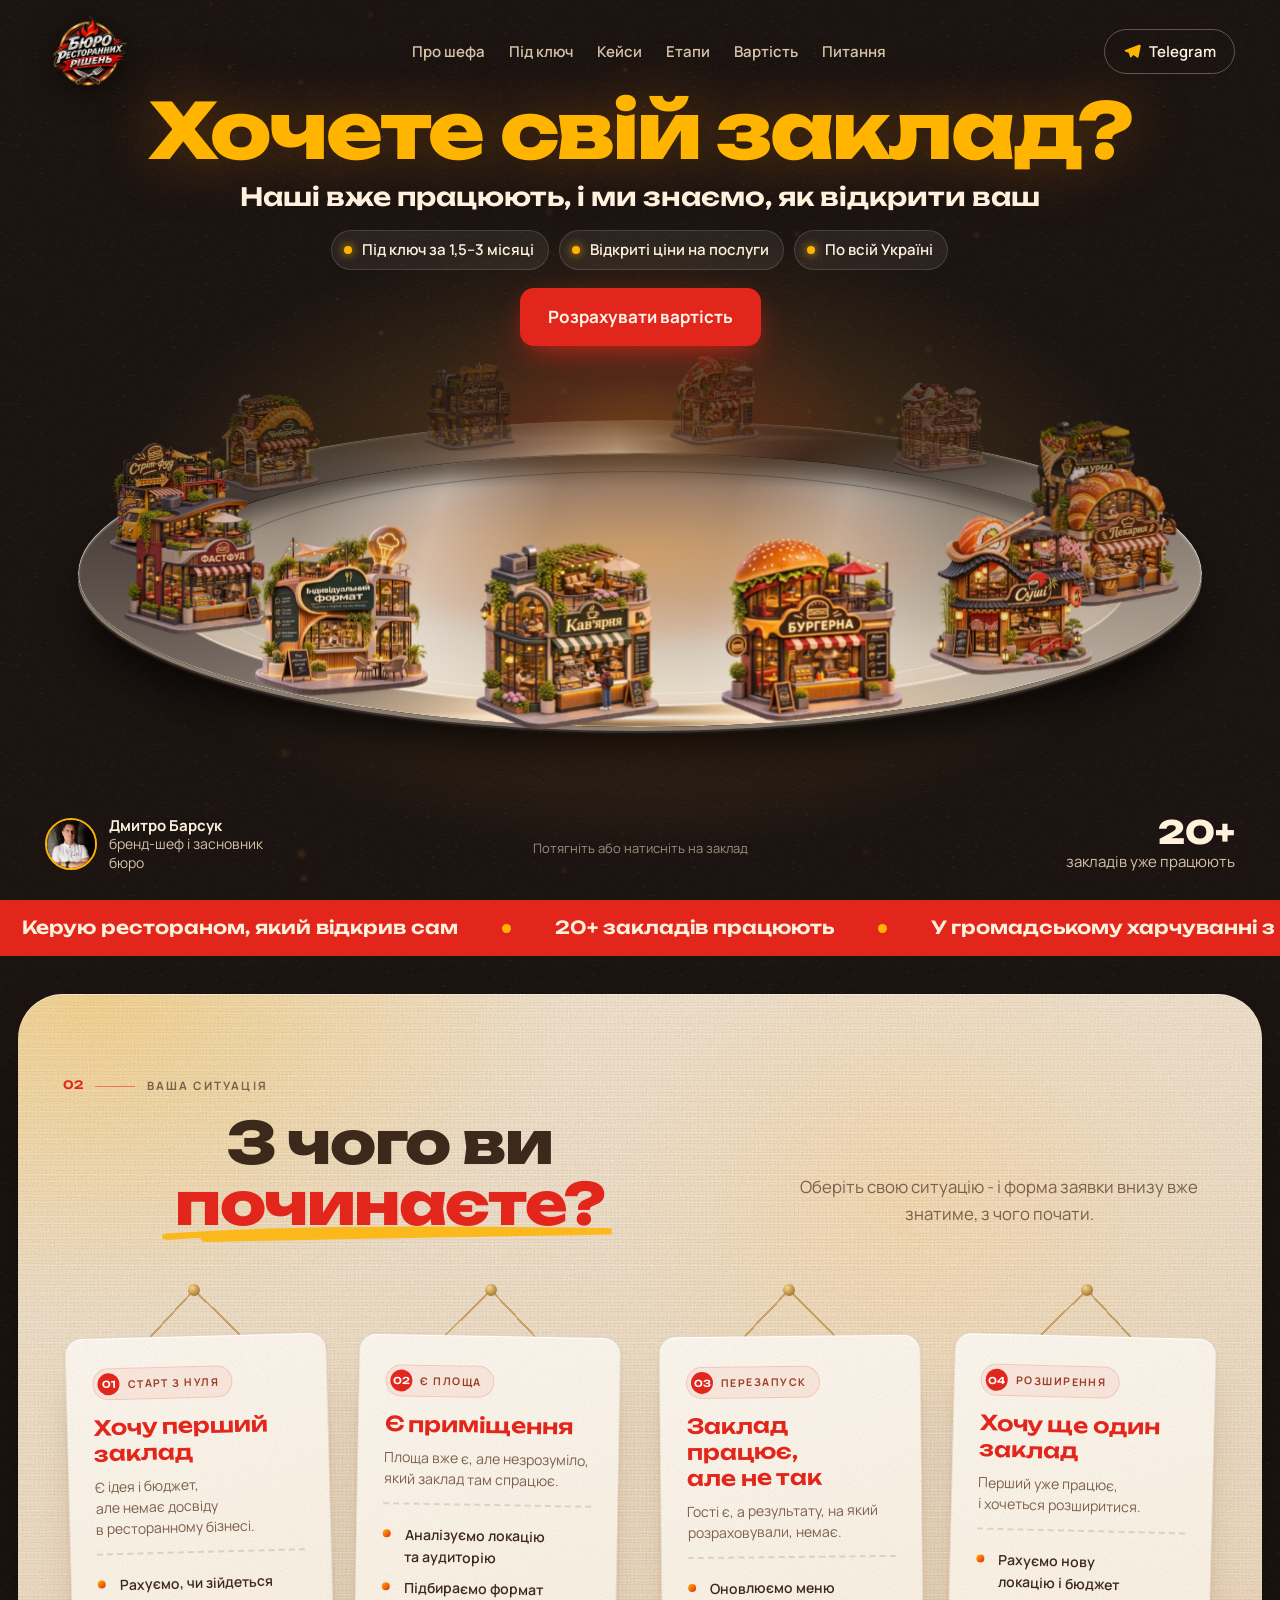
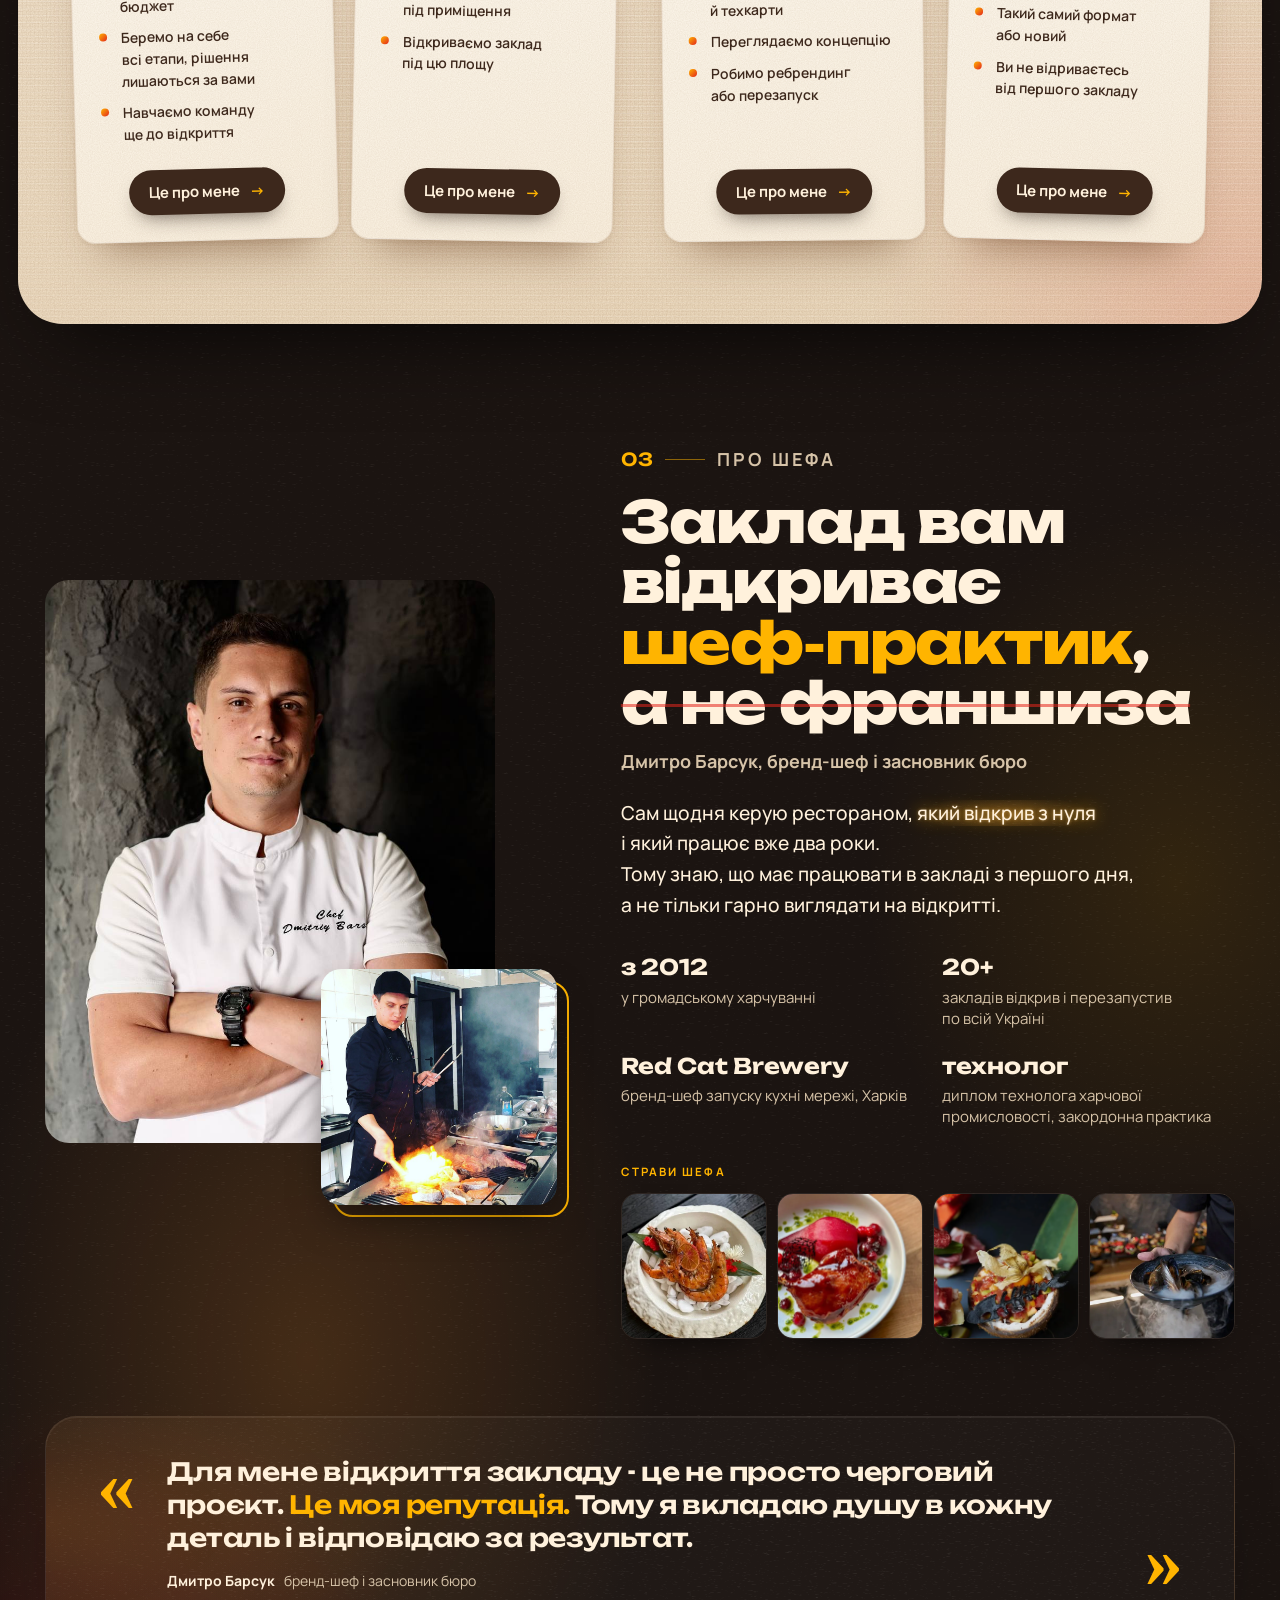
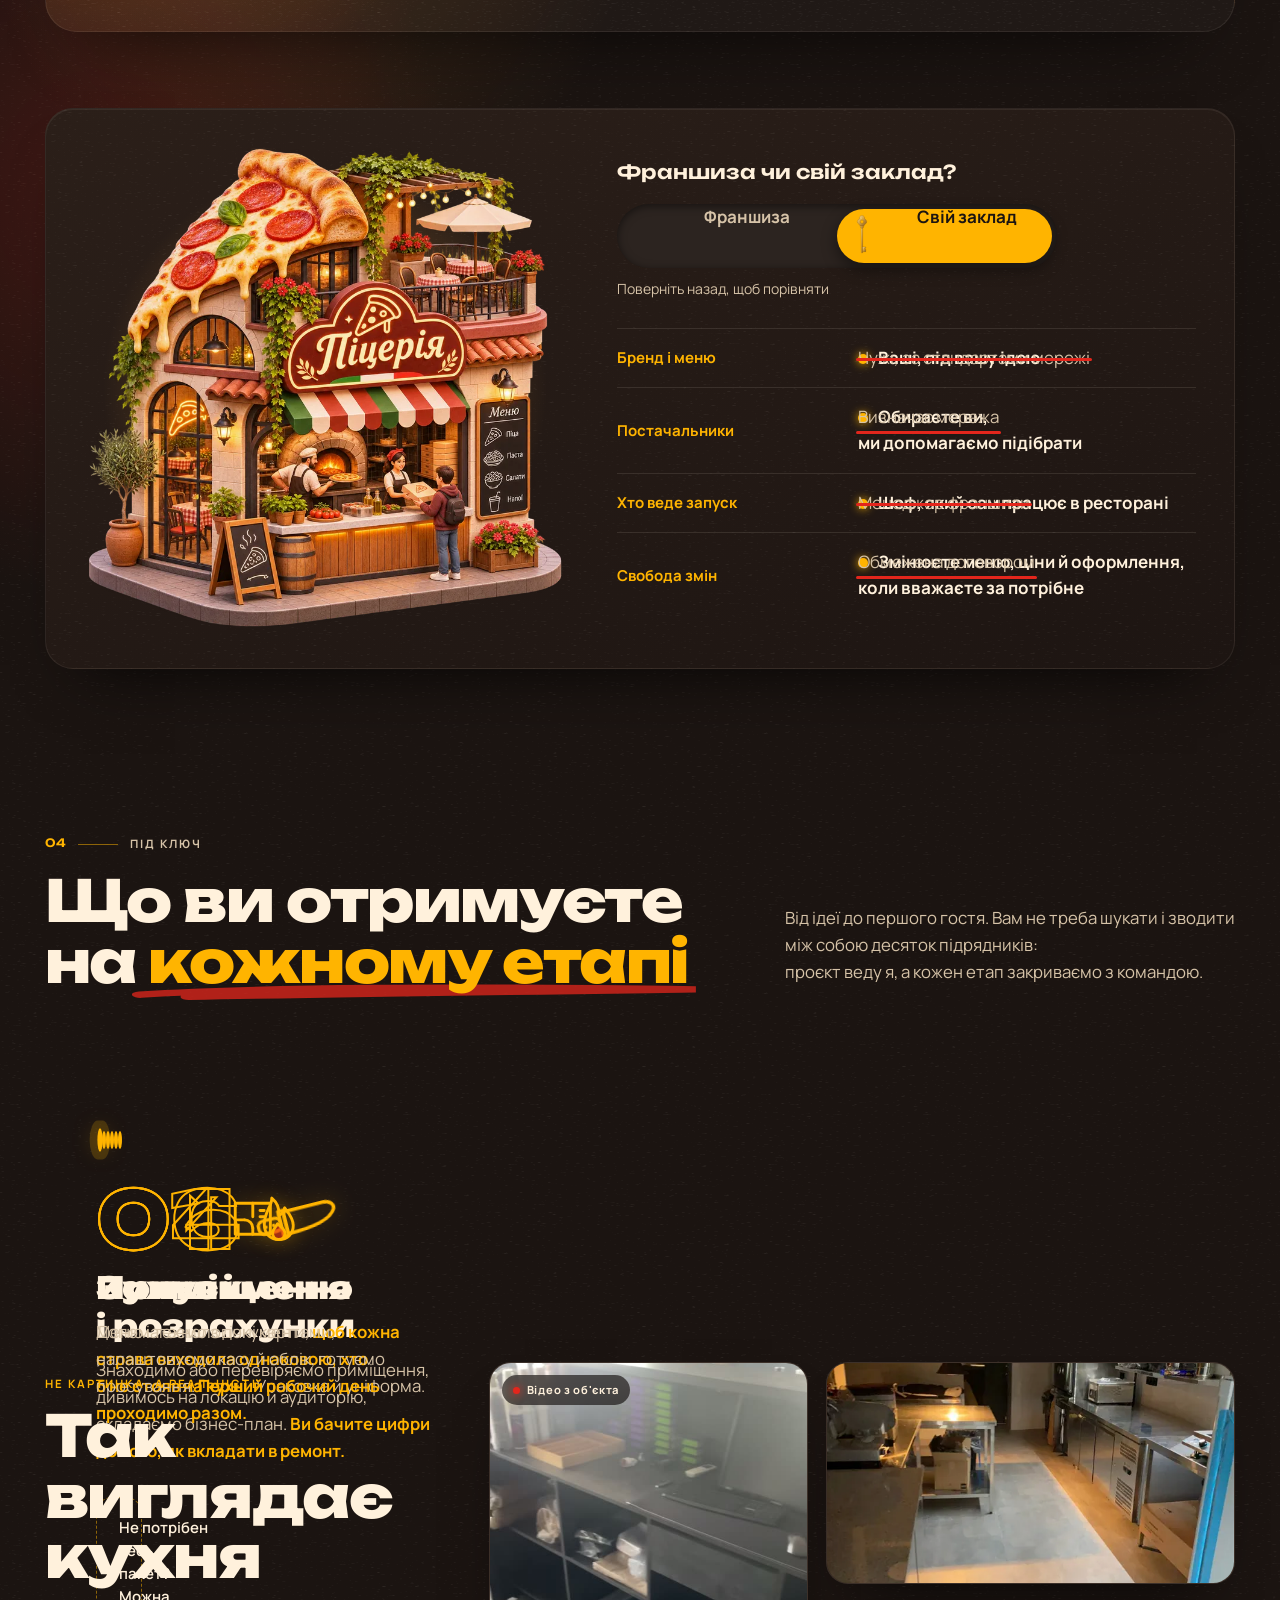
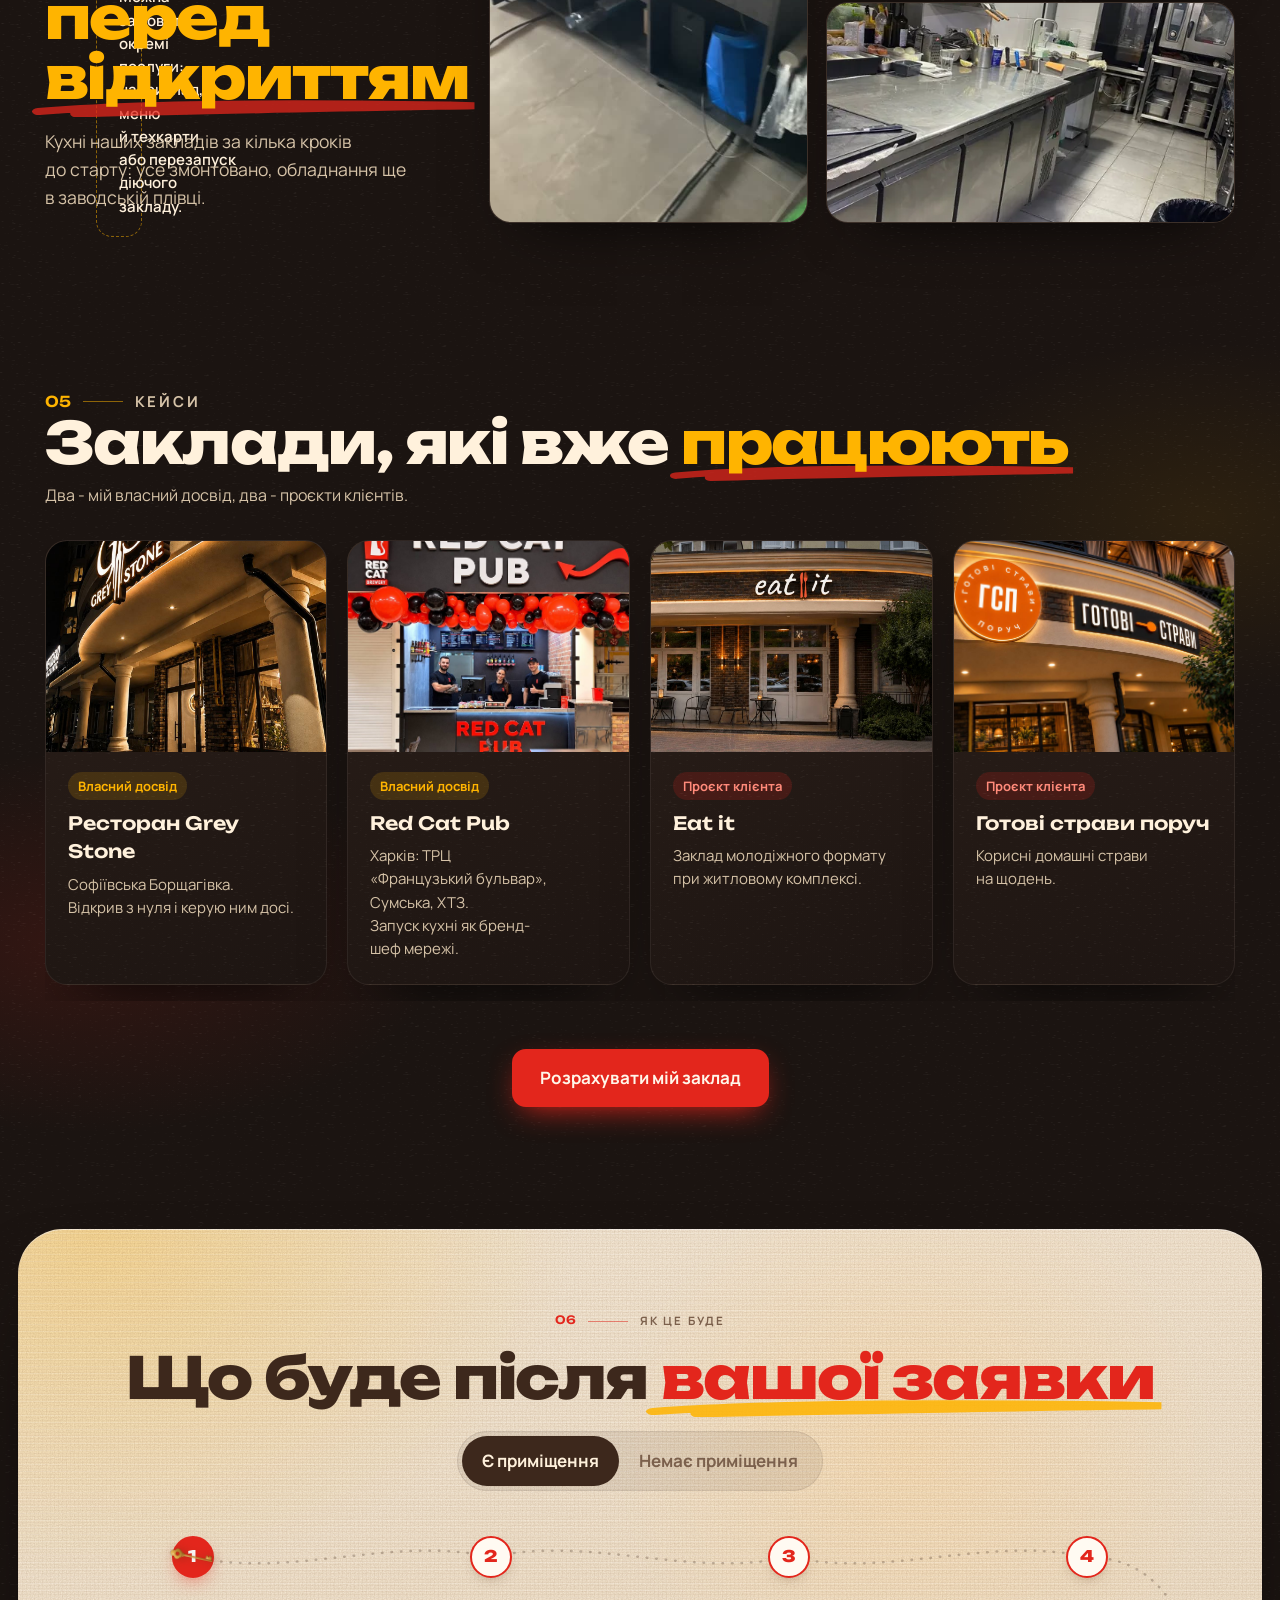
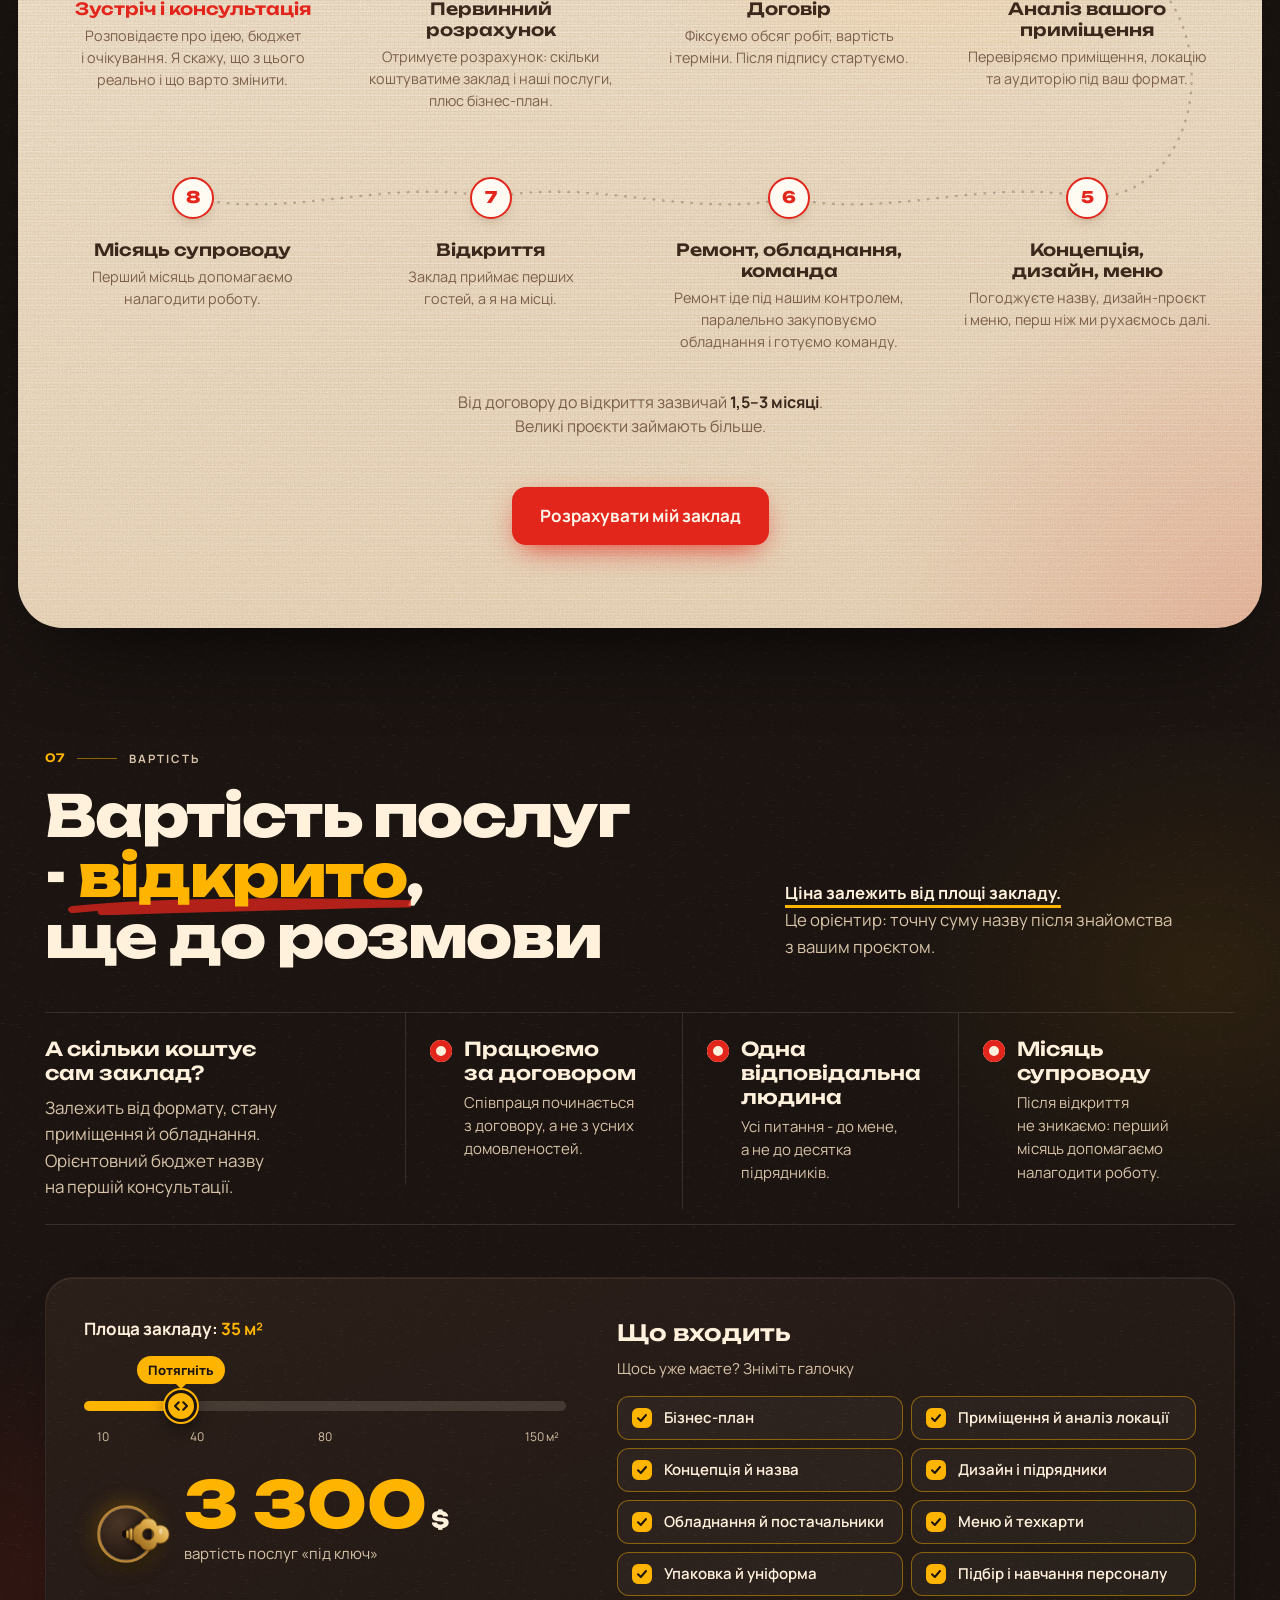
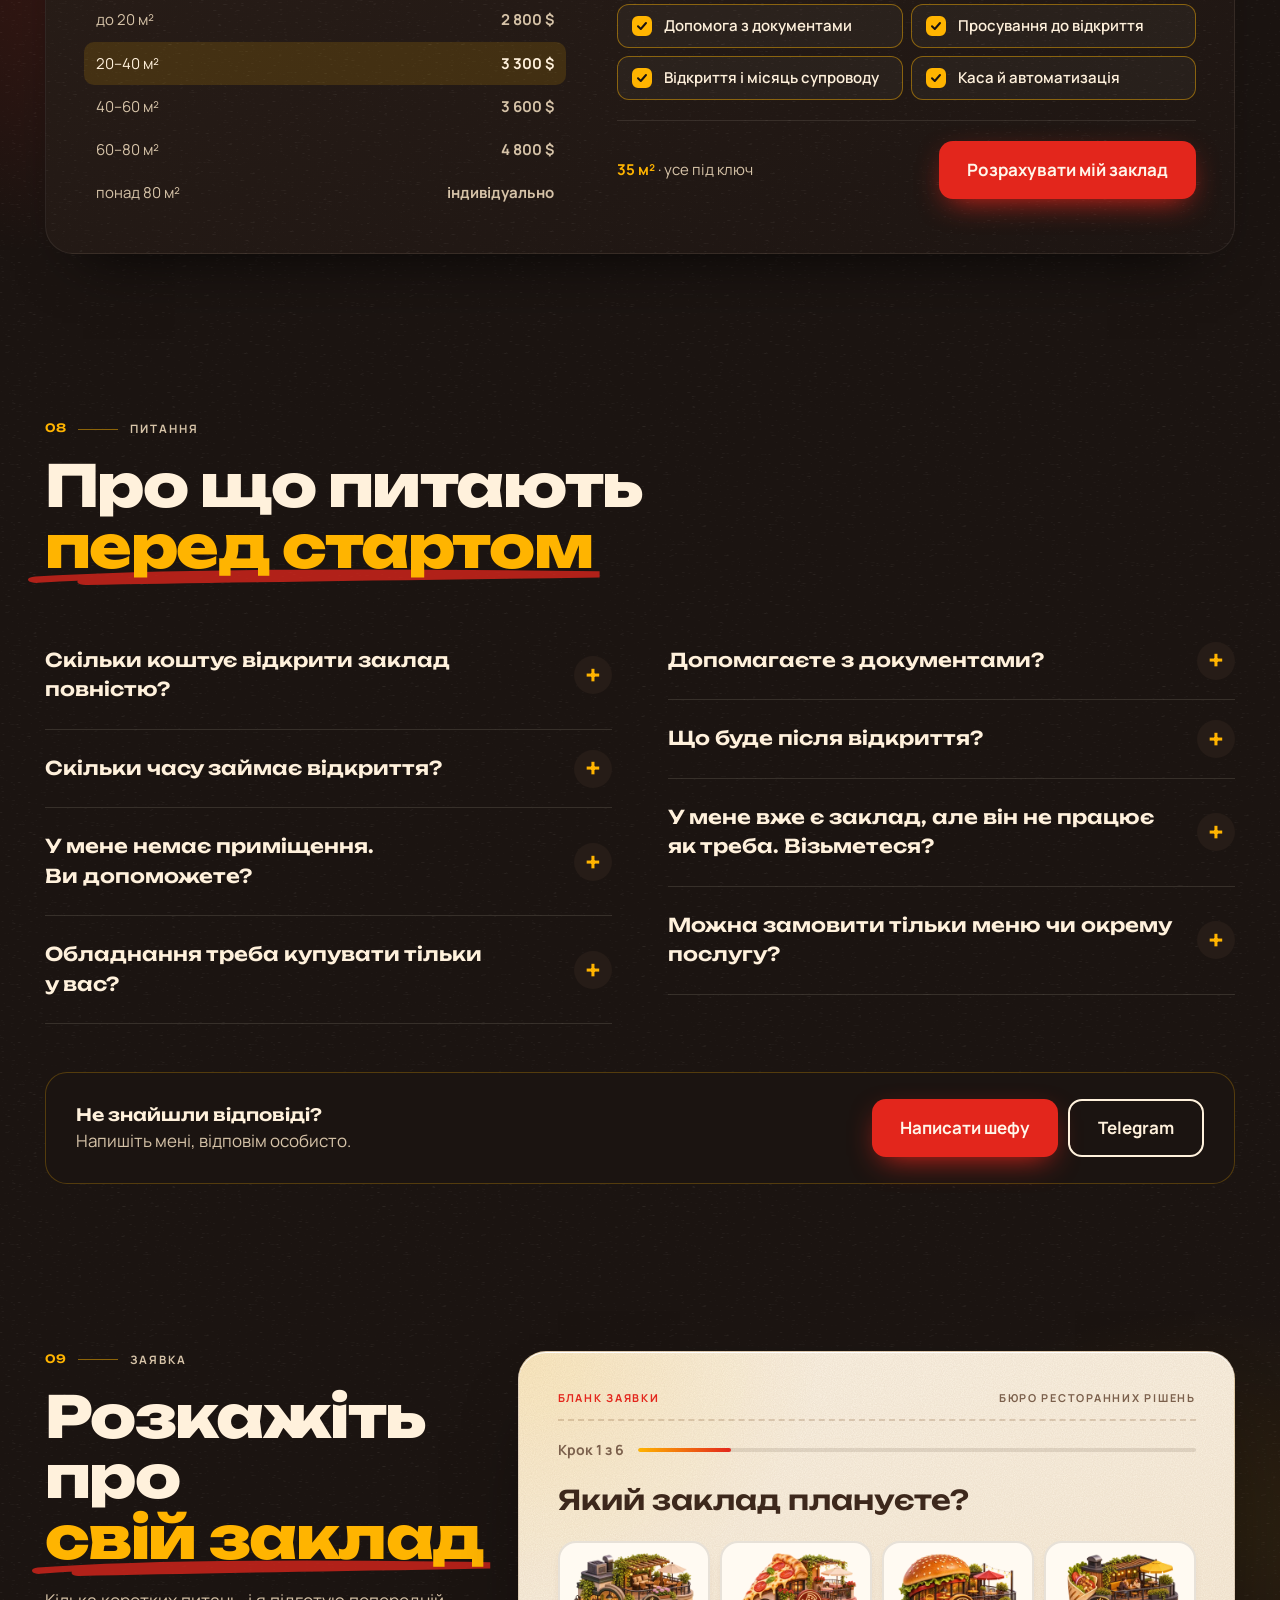
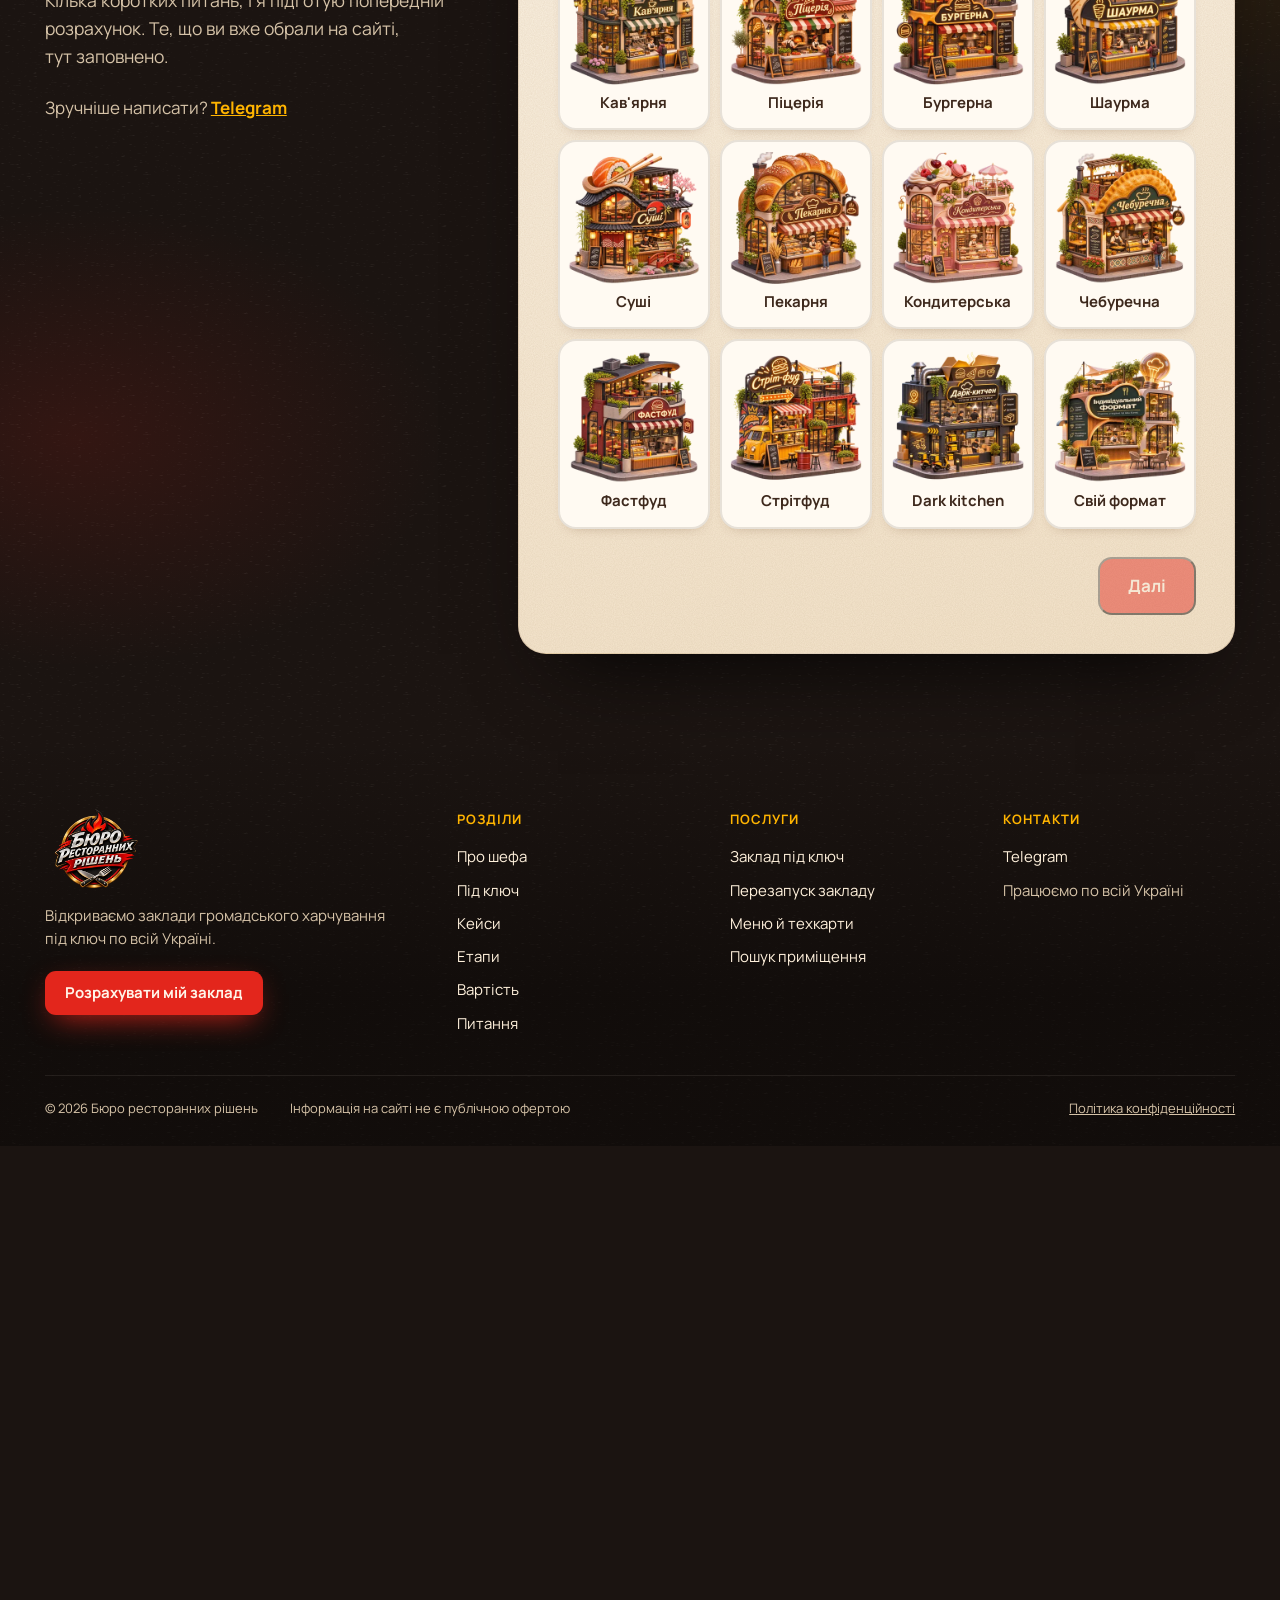
==== commit ba3493dc: "Hero tray: no building reflections - Cache: styles v=110  Co-Authored-By: Claude Opus 5.5 <noreply@a" ====
--- a/site/index.html
+++ b/site/index.html
@@ -46,7 +46,7 @@
   <link rel="preconnect" href="https://fonts.gstatic.com" crossorigin>
   <link href="https://fonts.googleapis.com/css2?family=Manrope:wght@400;600;700&family=Unbounded:wght@600;800&display=swap" rel="stylesheet">
   <!-- ?v= — щоб браузер не брав застарілу версію з кешу; міняти при кожному оновленні -->
-  <link rel="stylesheet" href="styles.css?v=109">
+  <link rel="stylesheet" href="styles.css?v=110">
 
   <!-- GSAP вантажимо якомога раніше: поки його немає, інтро не може стартувати -->
   <link rel="preload" as="script" href="js/gsap.min.js">
--- a/site/styles.css
+++ b/site/styles.css
@@ -2696,10 +2696,6 @@
   border-radius: 50%;
   background: radial-gradient(closest-side, rgba(255, 245, 225, .5), transparent);
 }
-/* будинки відбиваються в полірованому дні (Chrome, Safari, Edge; деінде просто без відображення) */
-.stage.has-tray .orbit__item img {
-  -webkit-box-reflect: below -6% linear-gradient(transparent 62%, rgba(255, 255, 255, .22));
-}
 .stage.has-tray .orbit__shadow {
   background: radial-gradient(closest-side, rgba(0, 0, 0, .6), rgba(0, 0, 0, .2) 60%, transparent);
 }
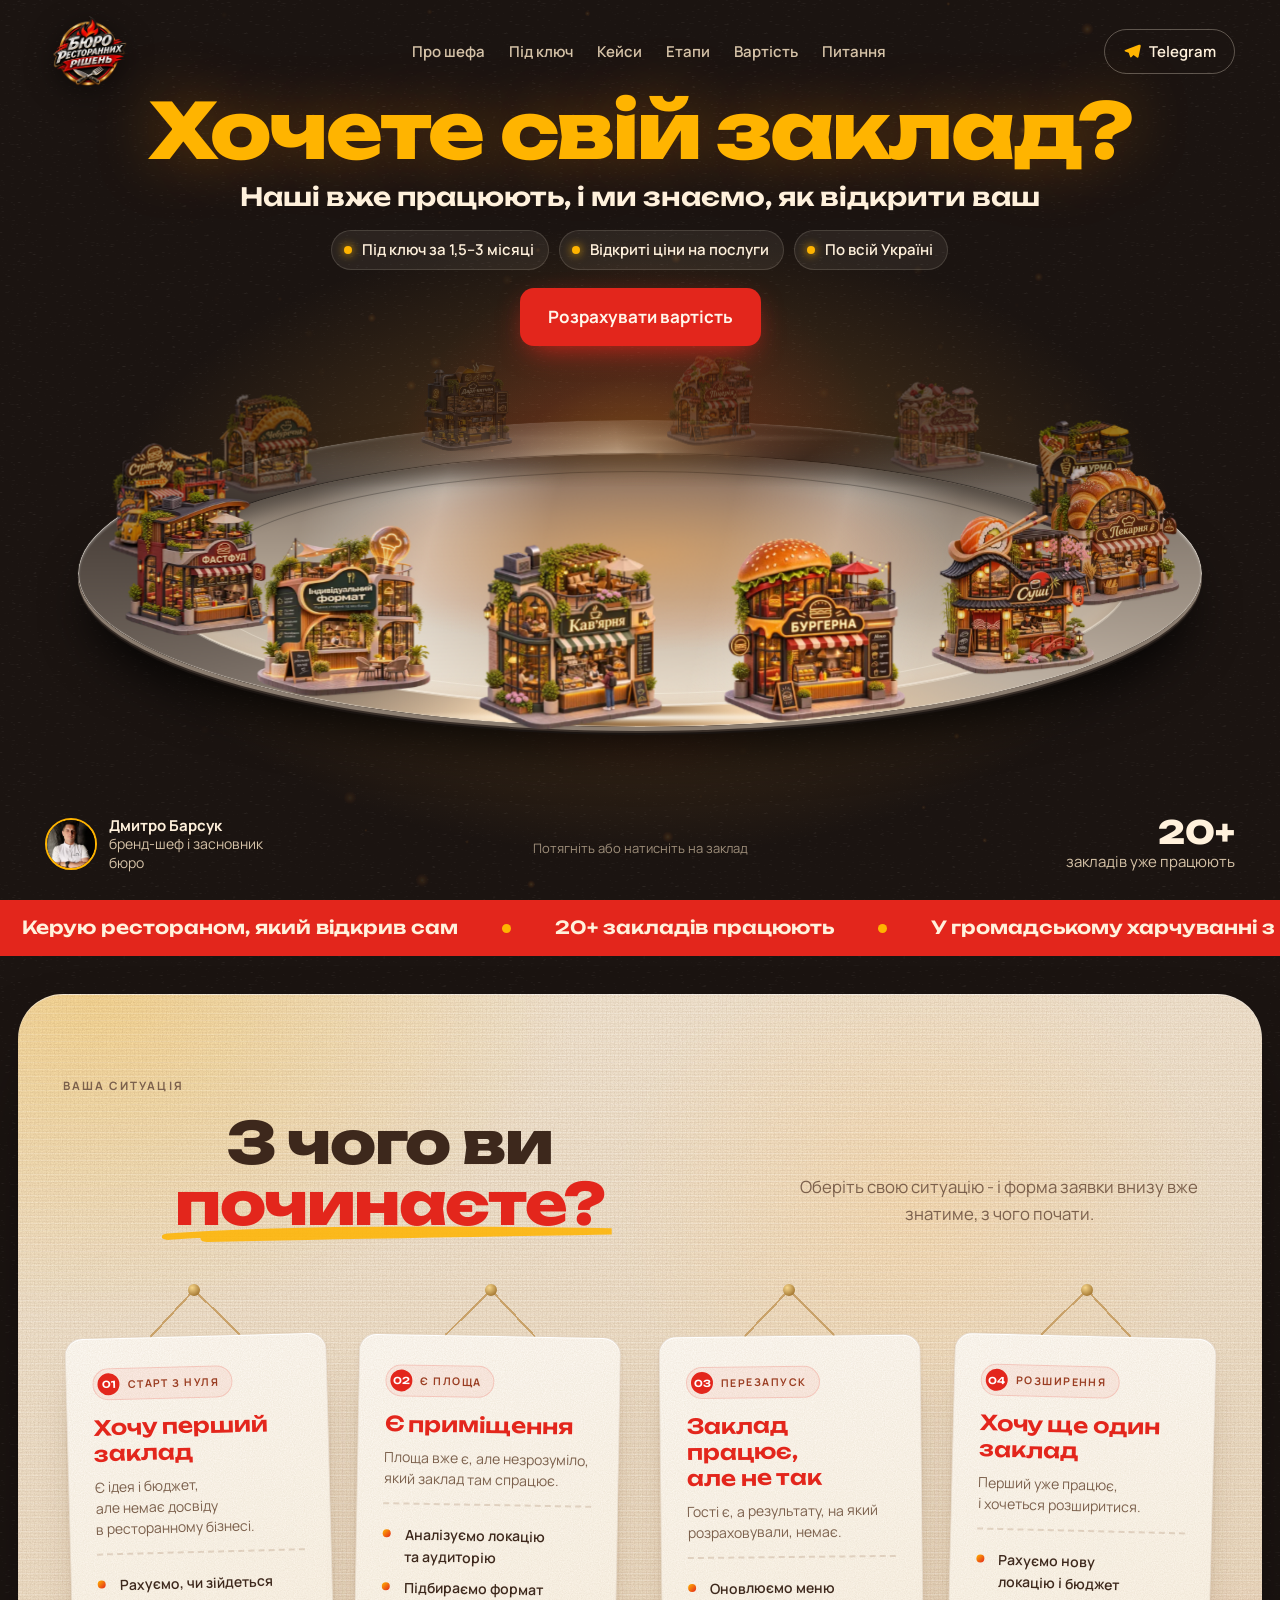
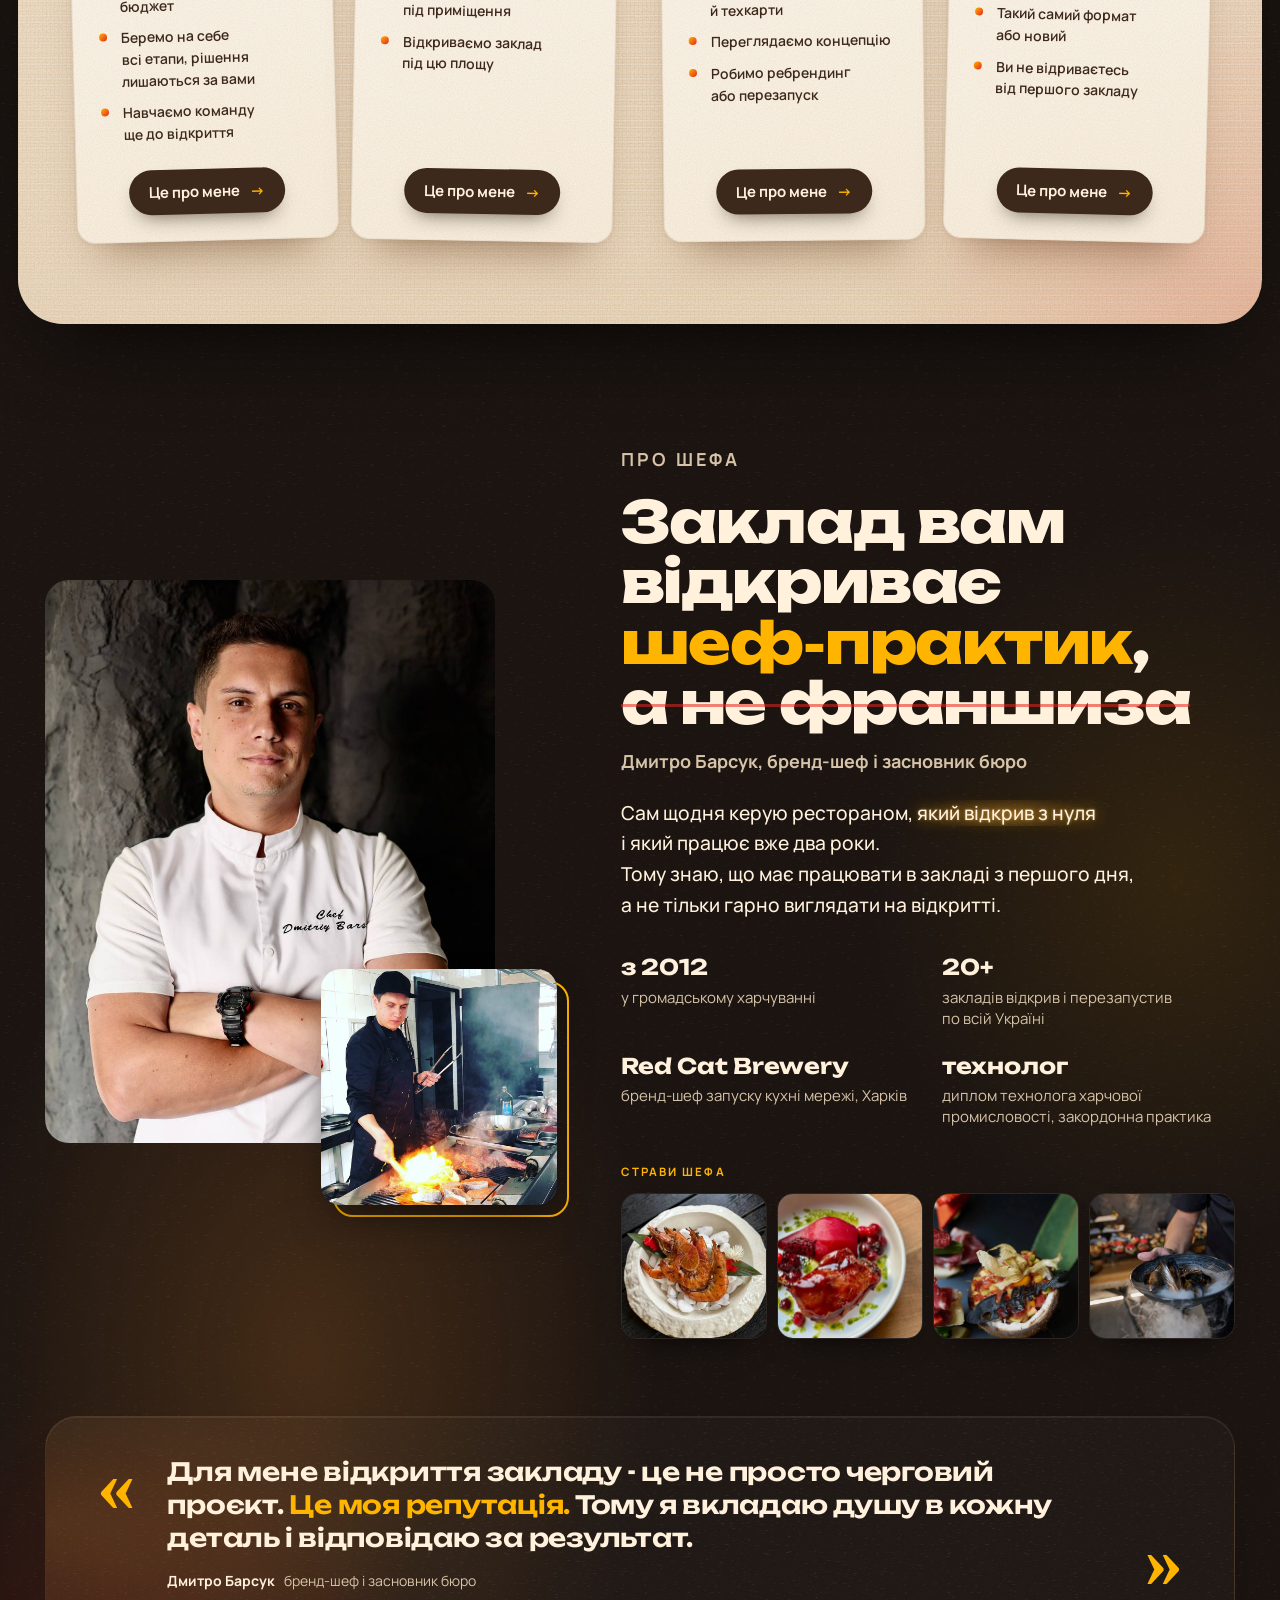
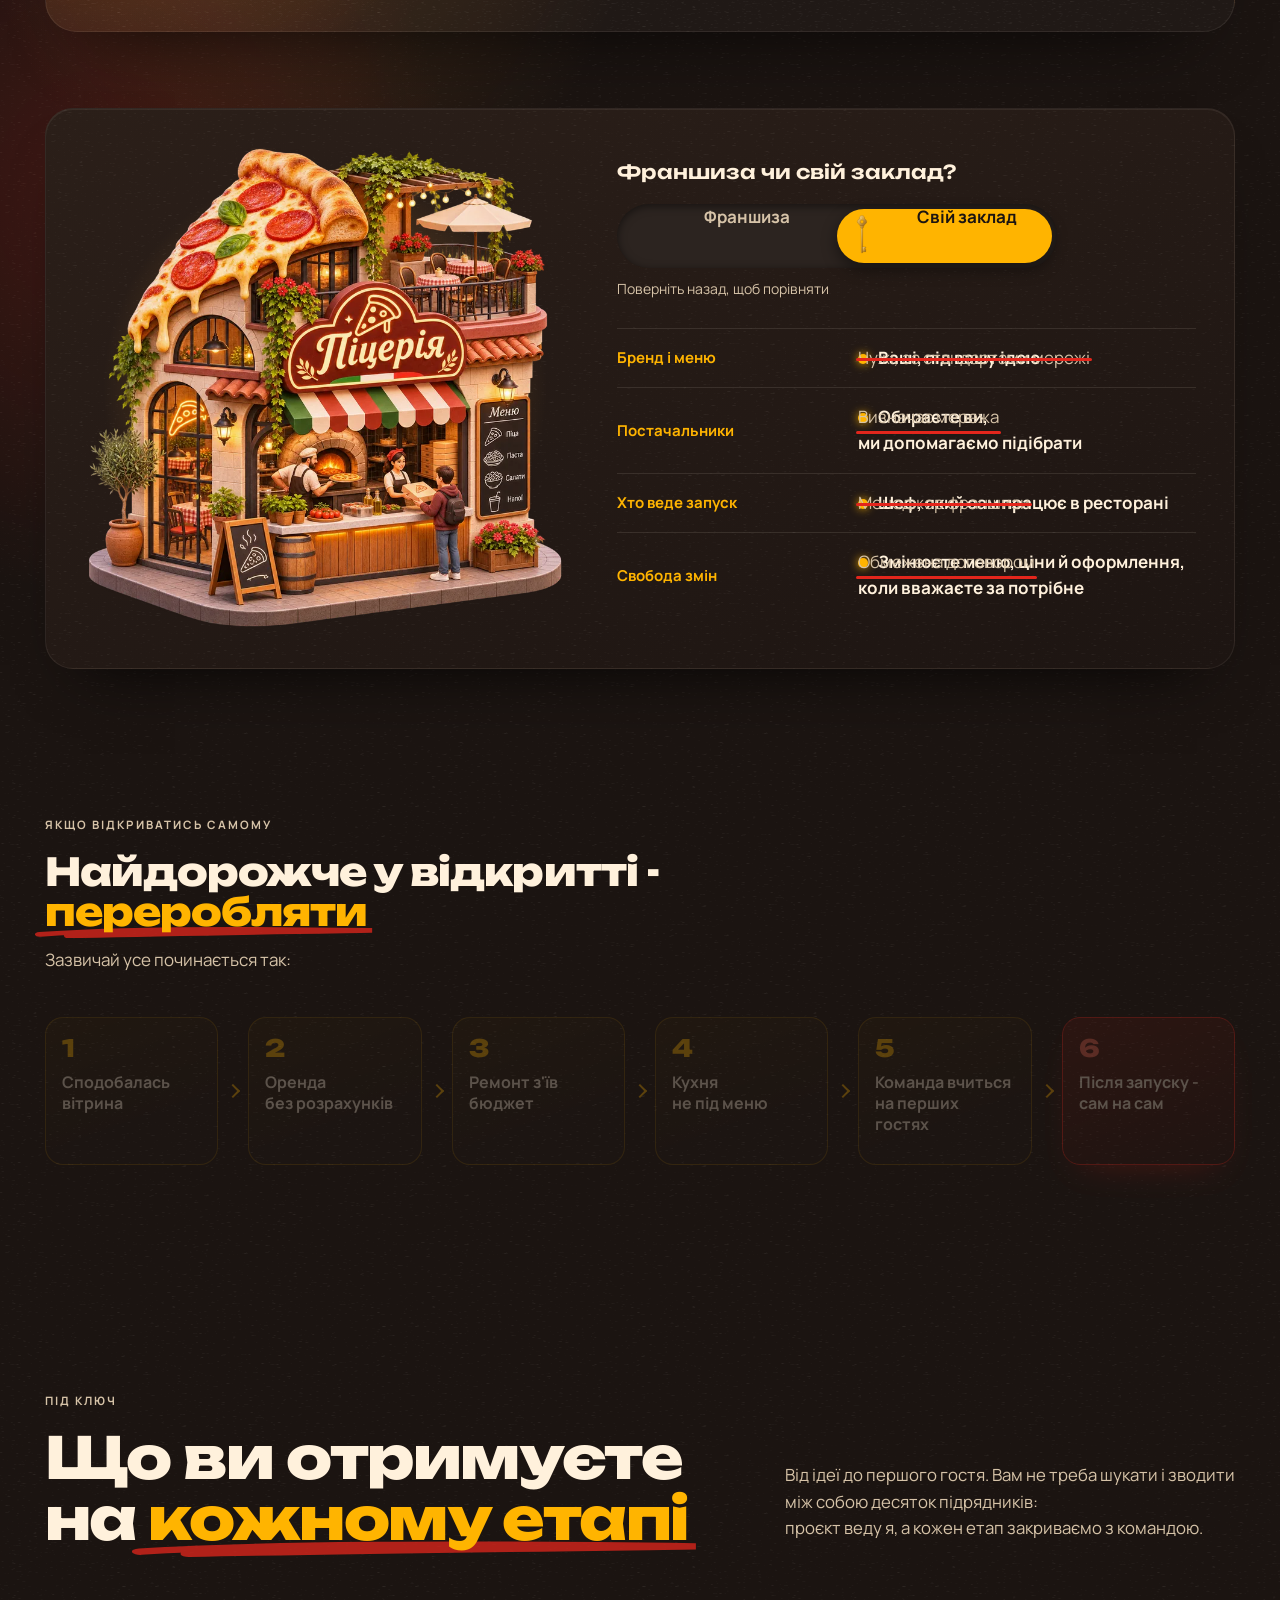
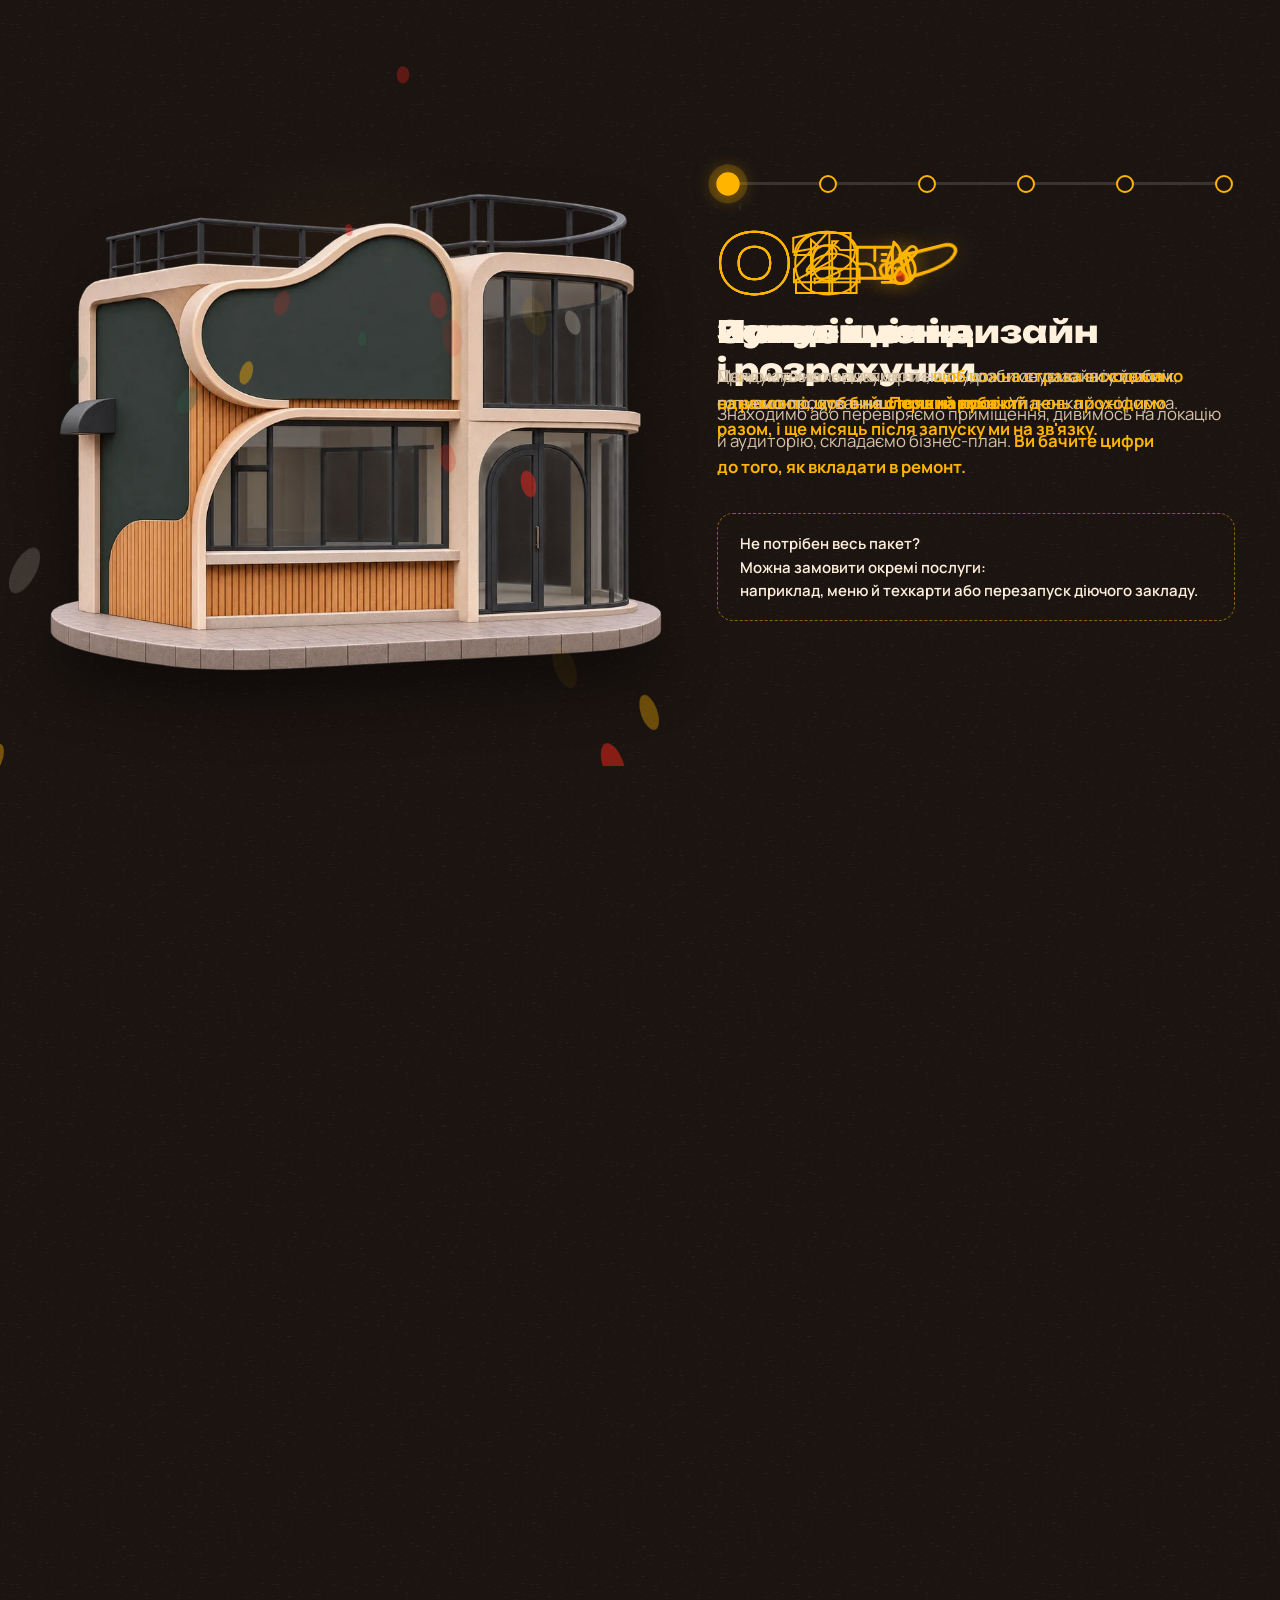
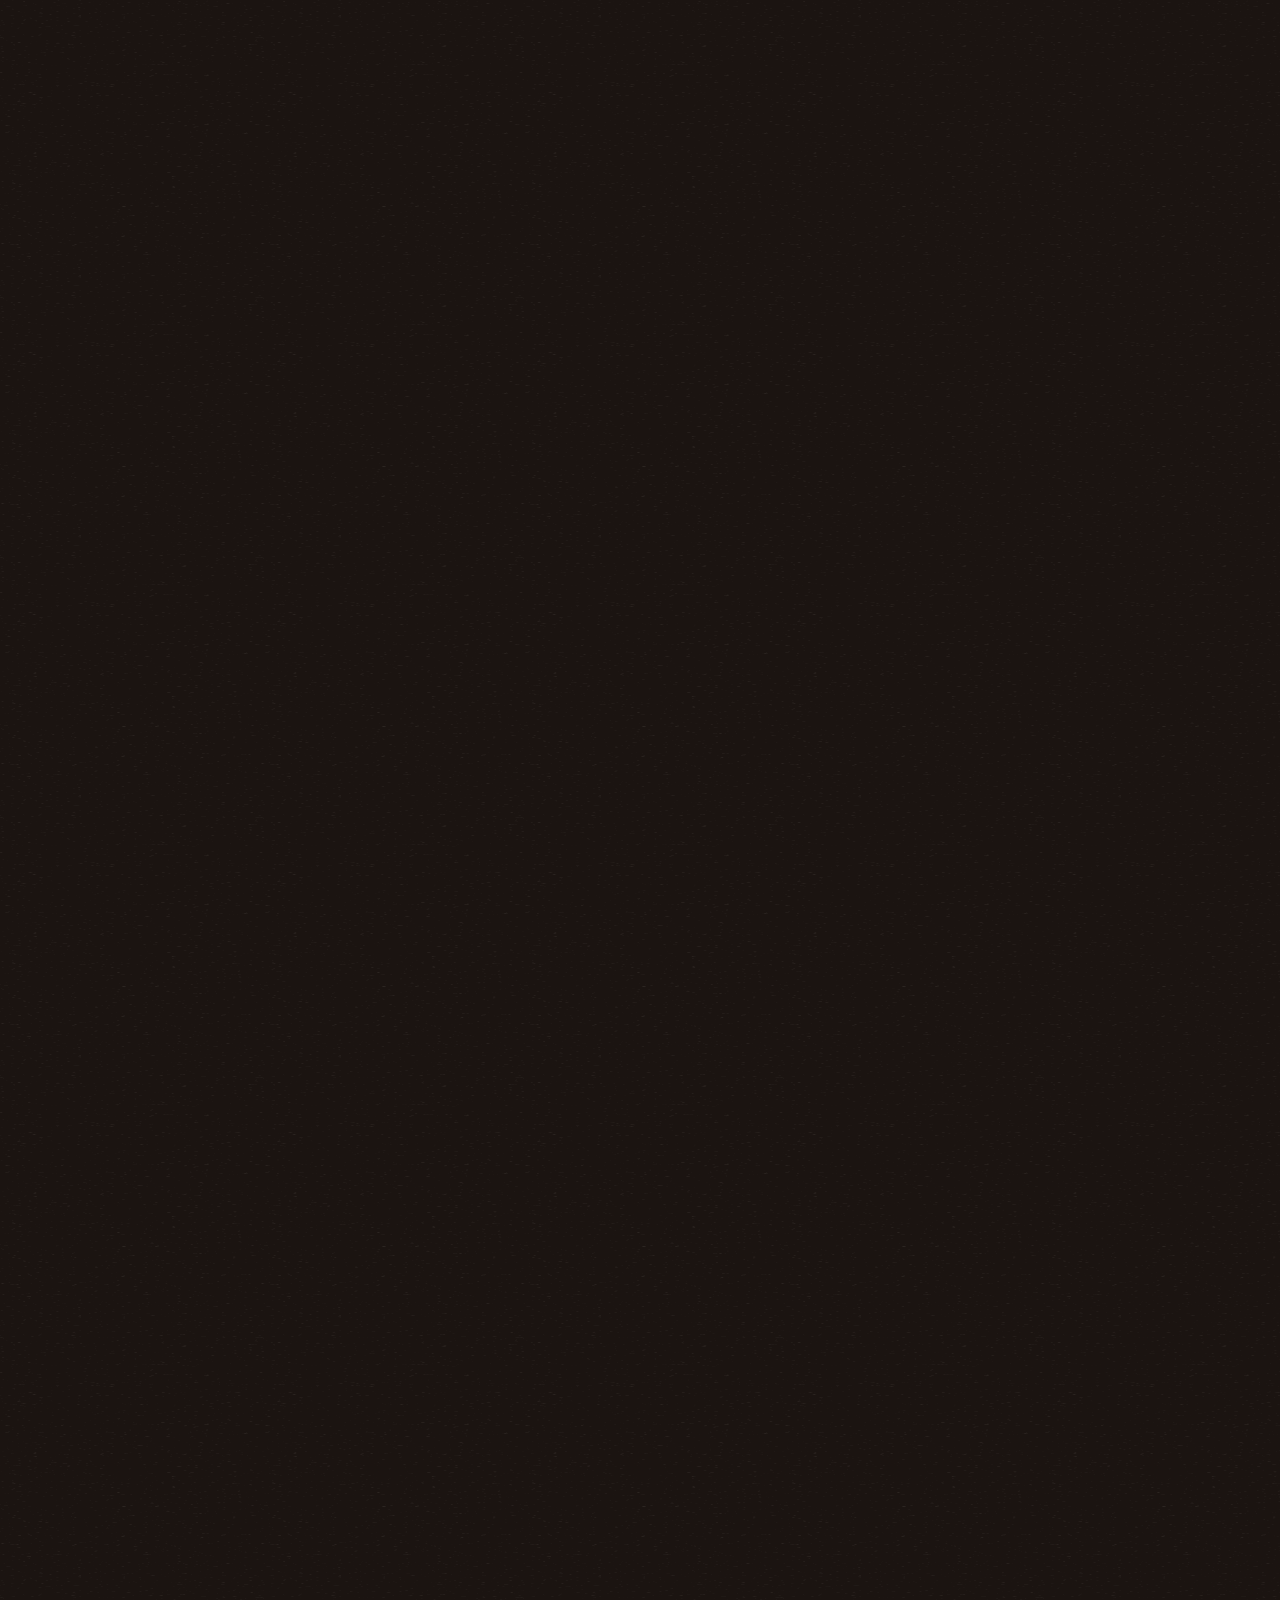
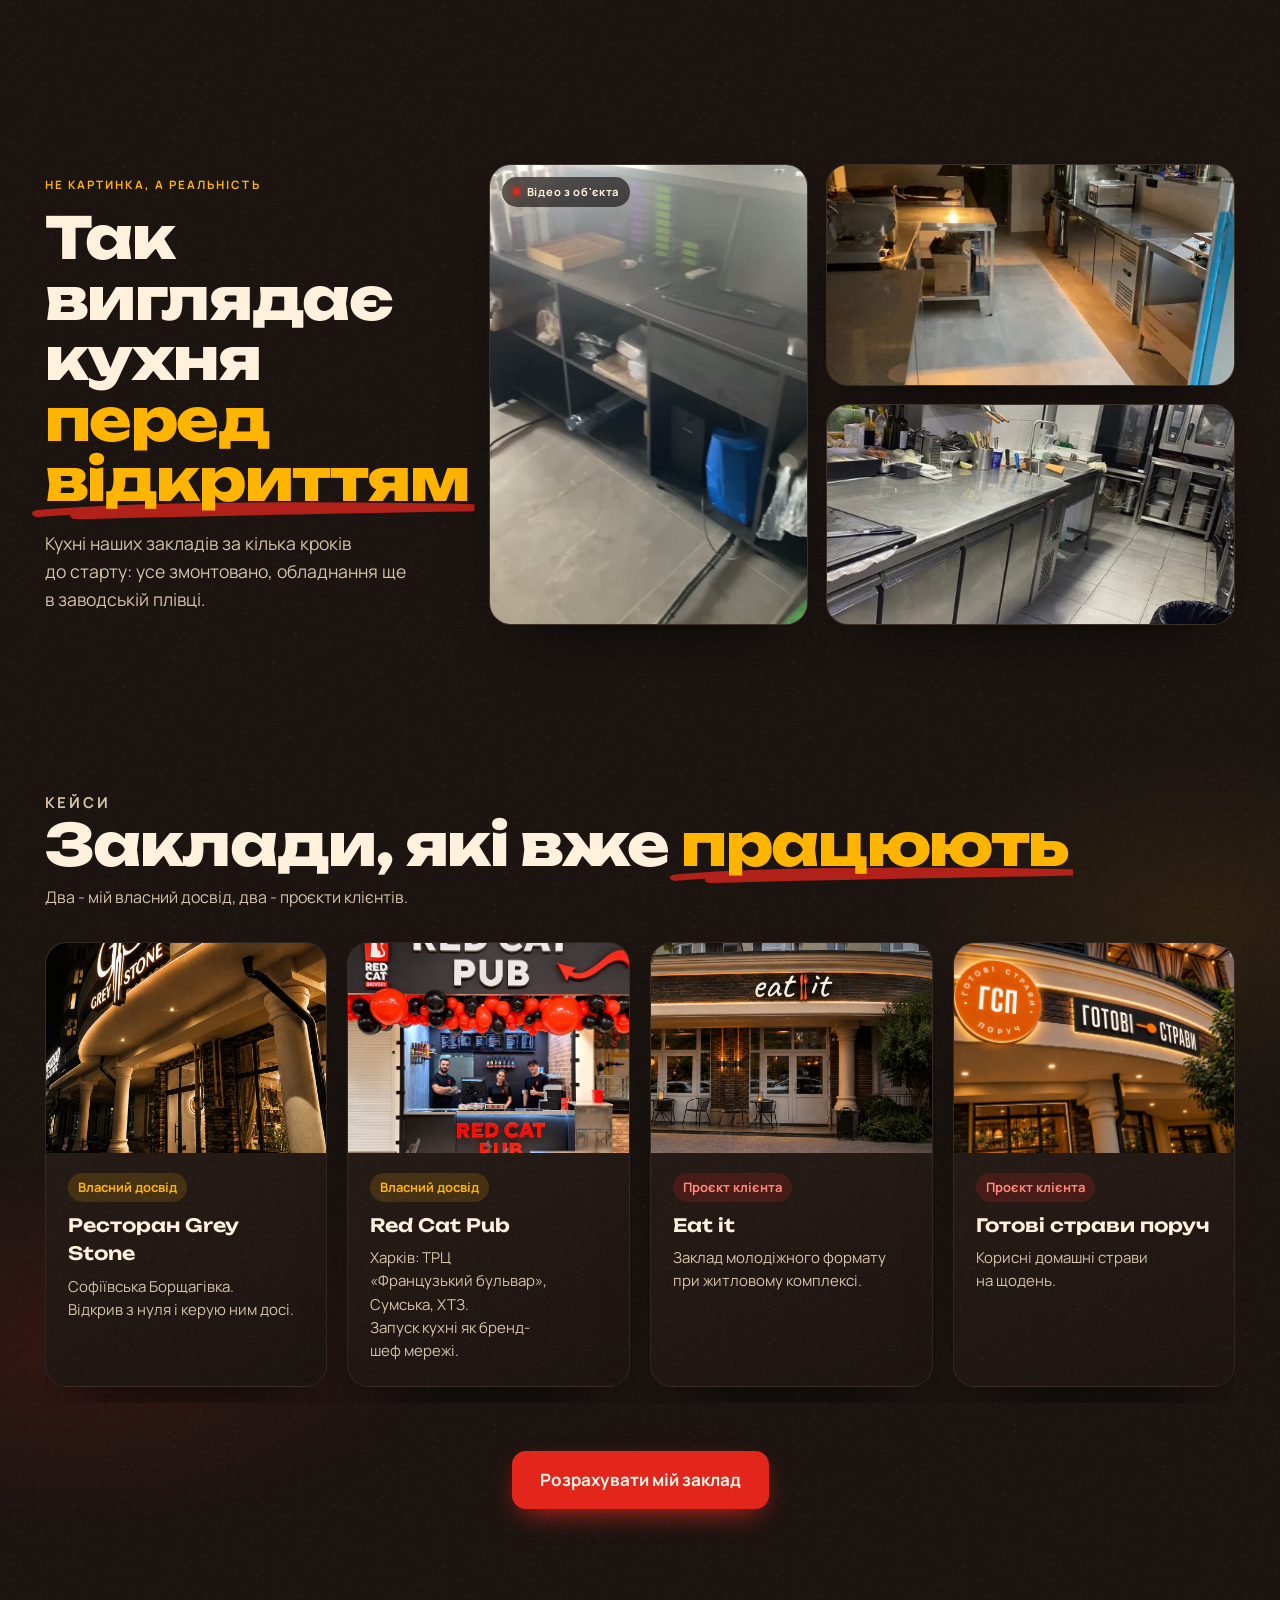
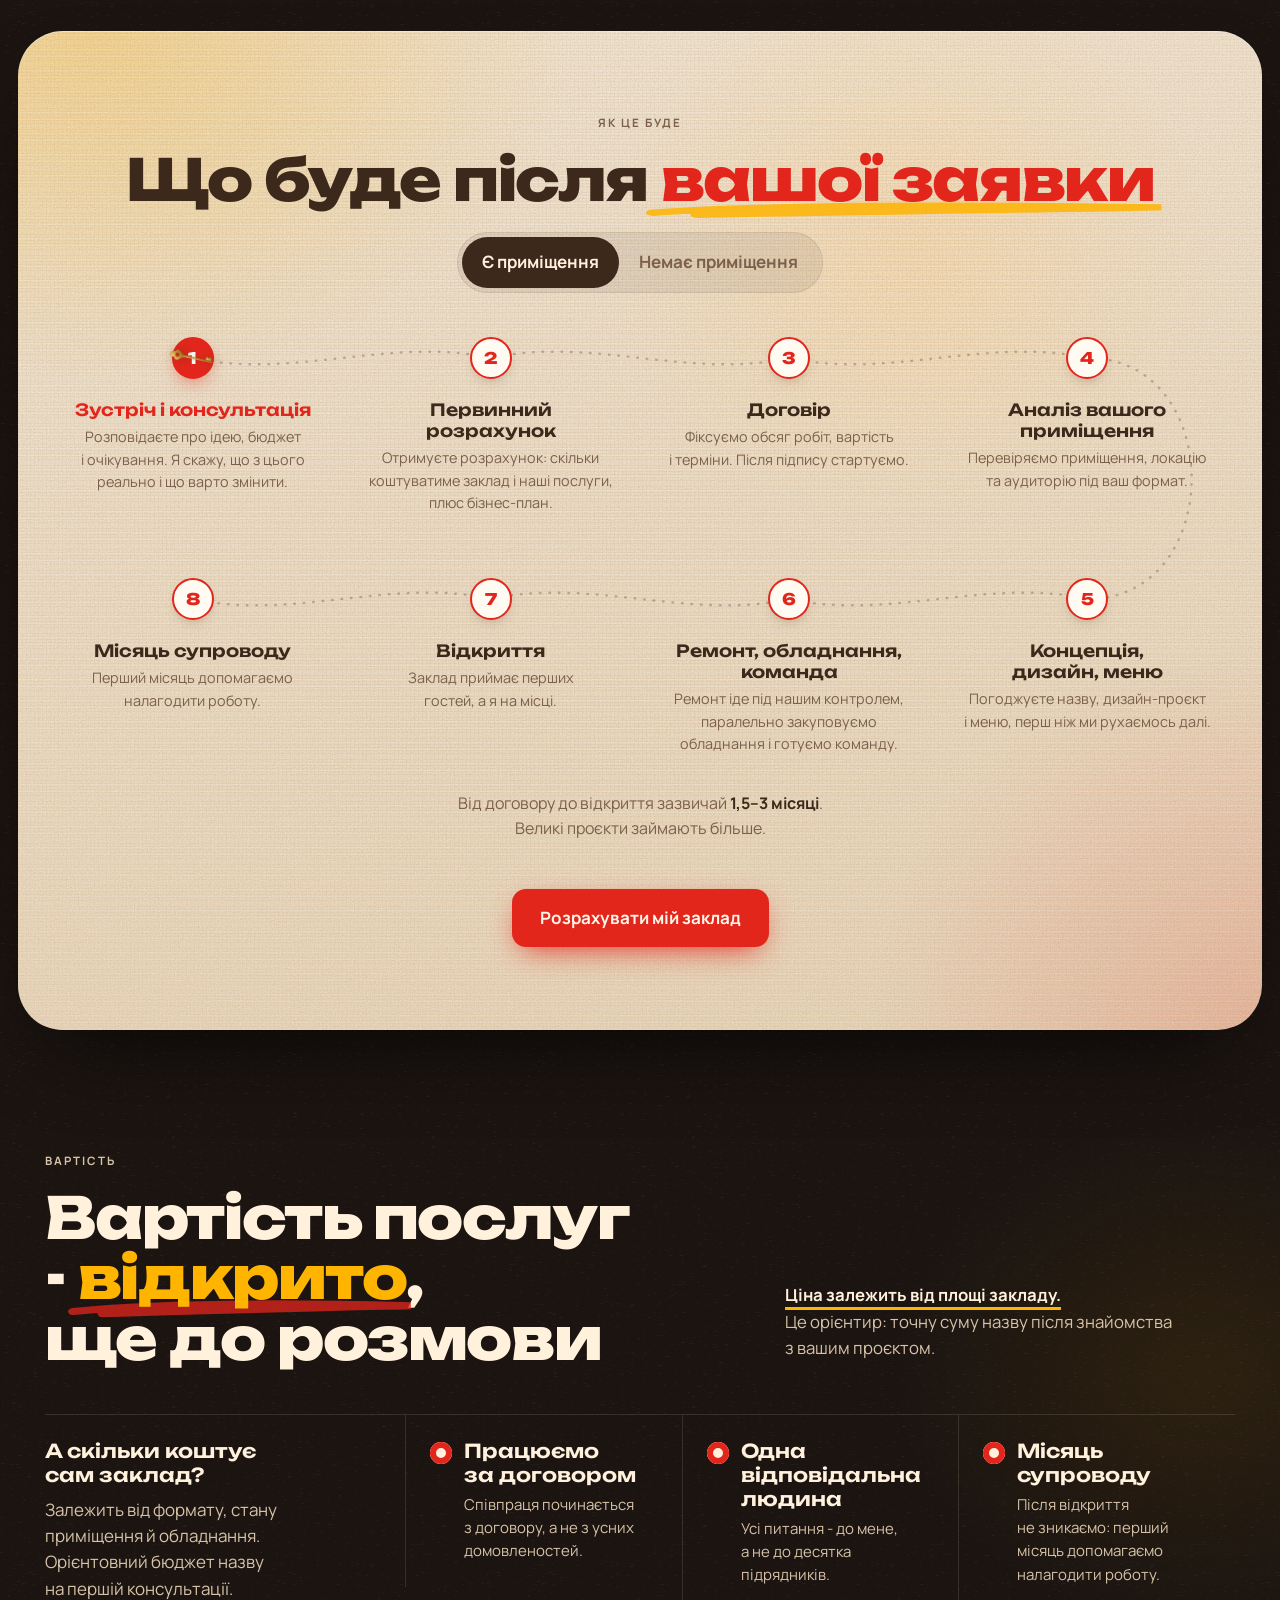
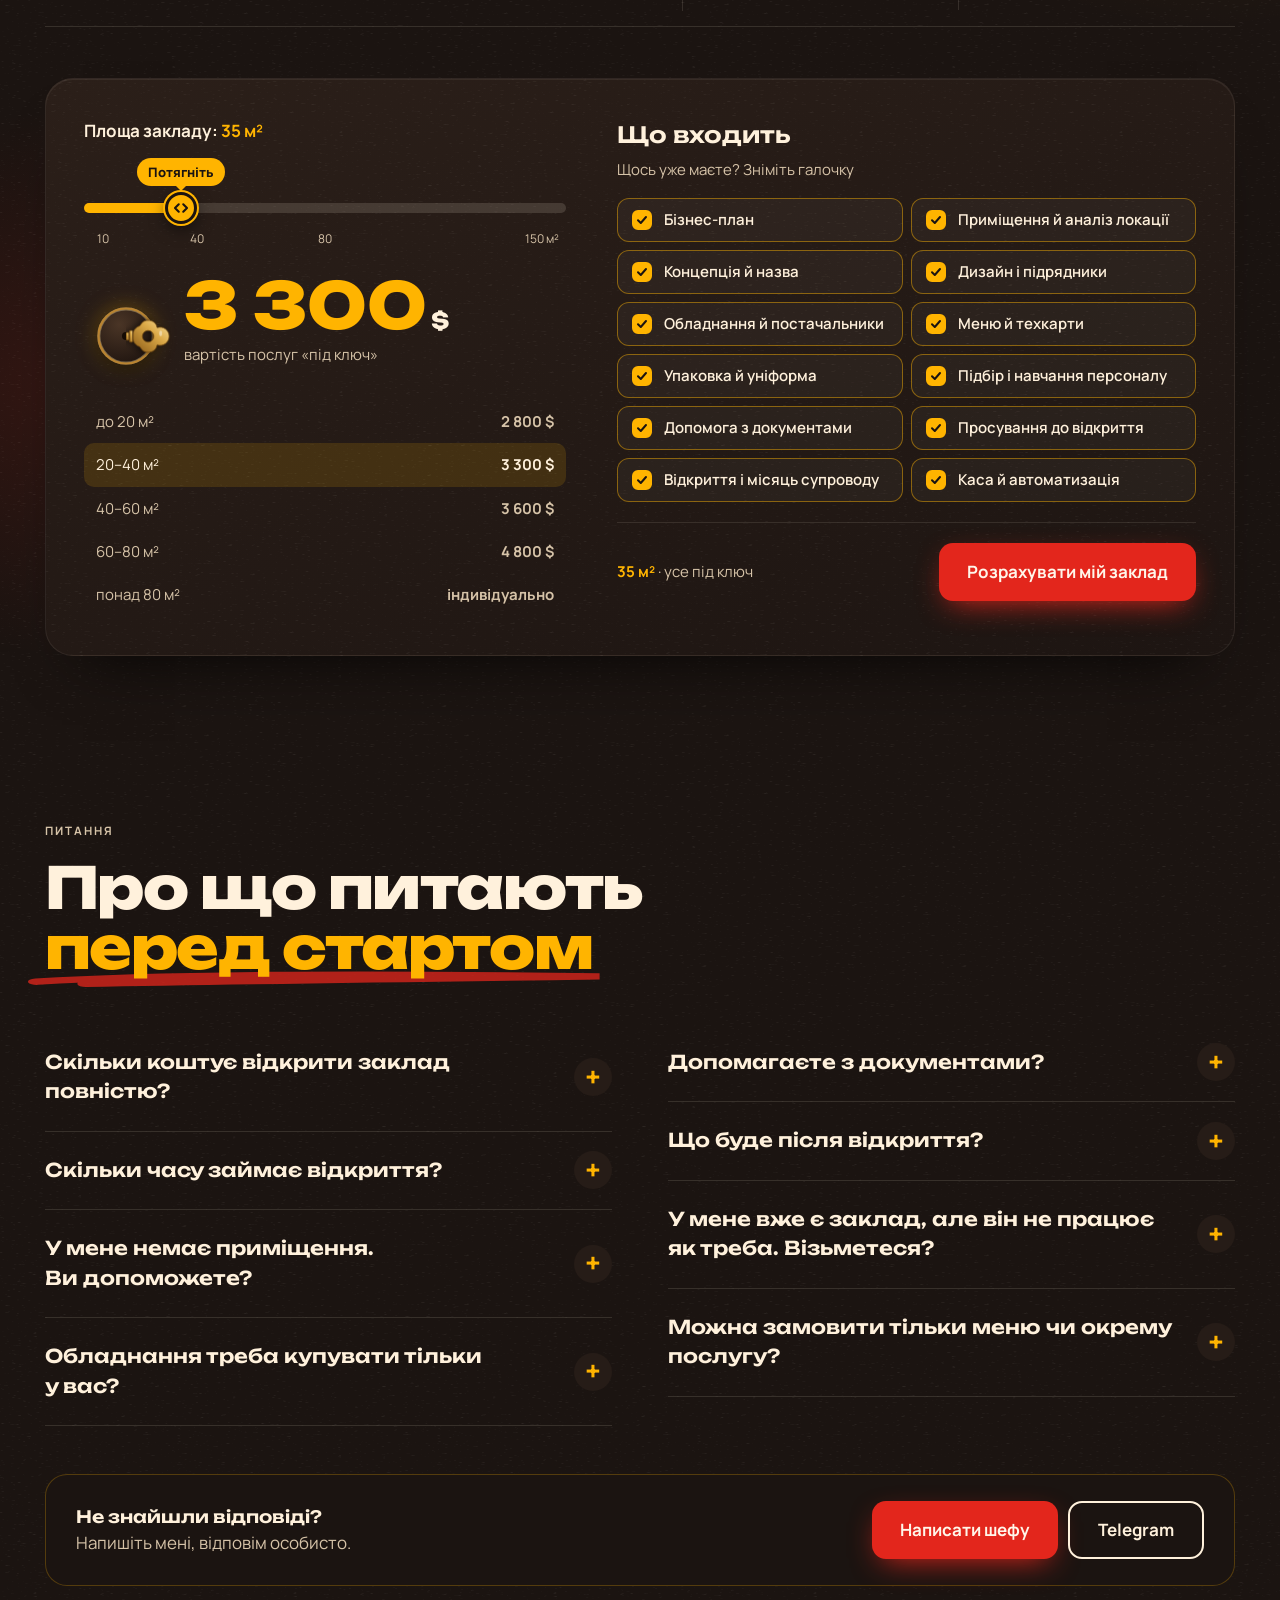
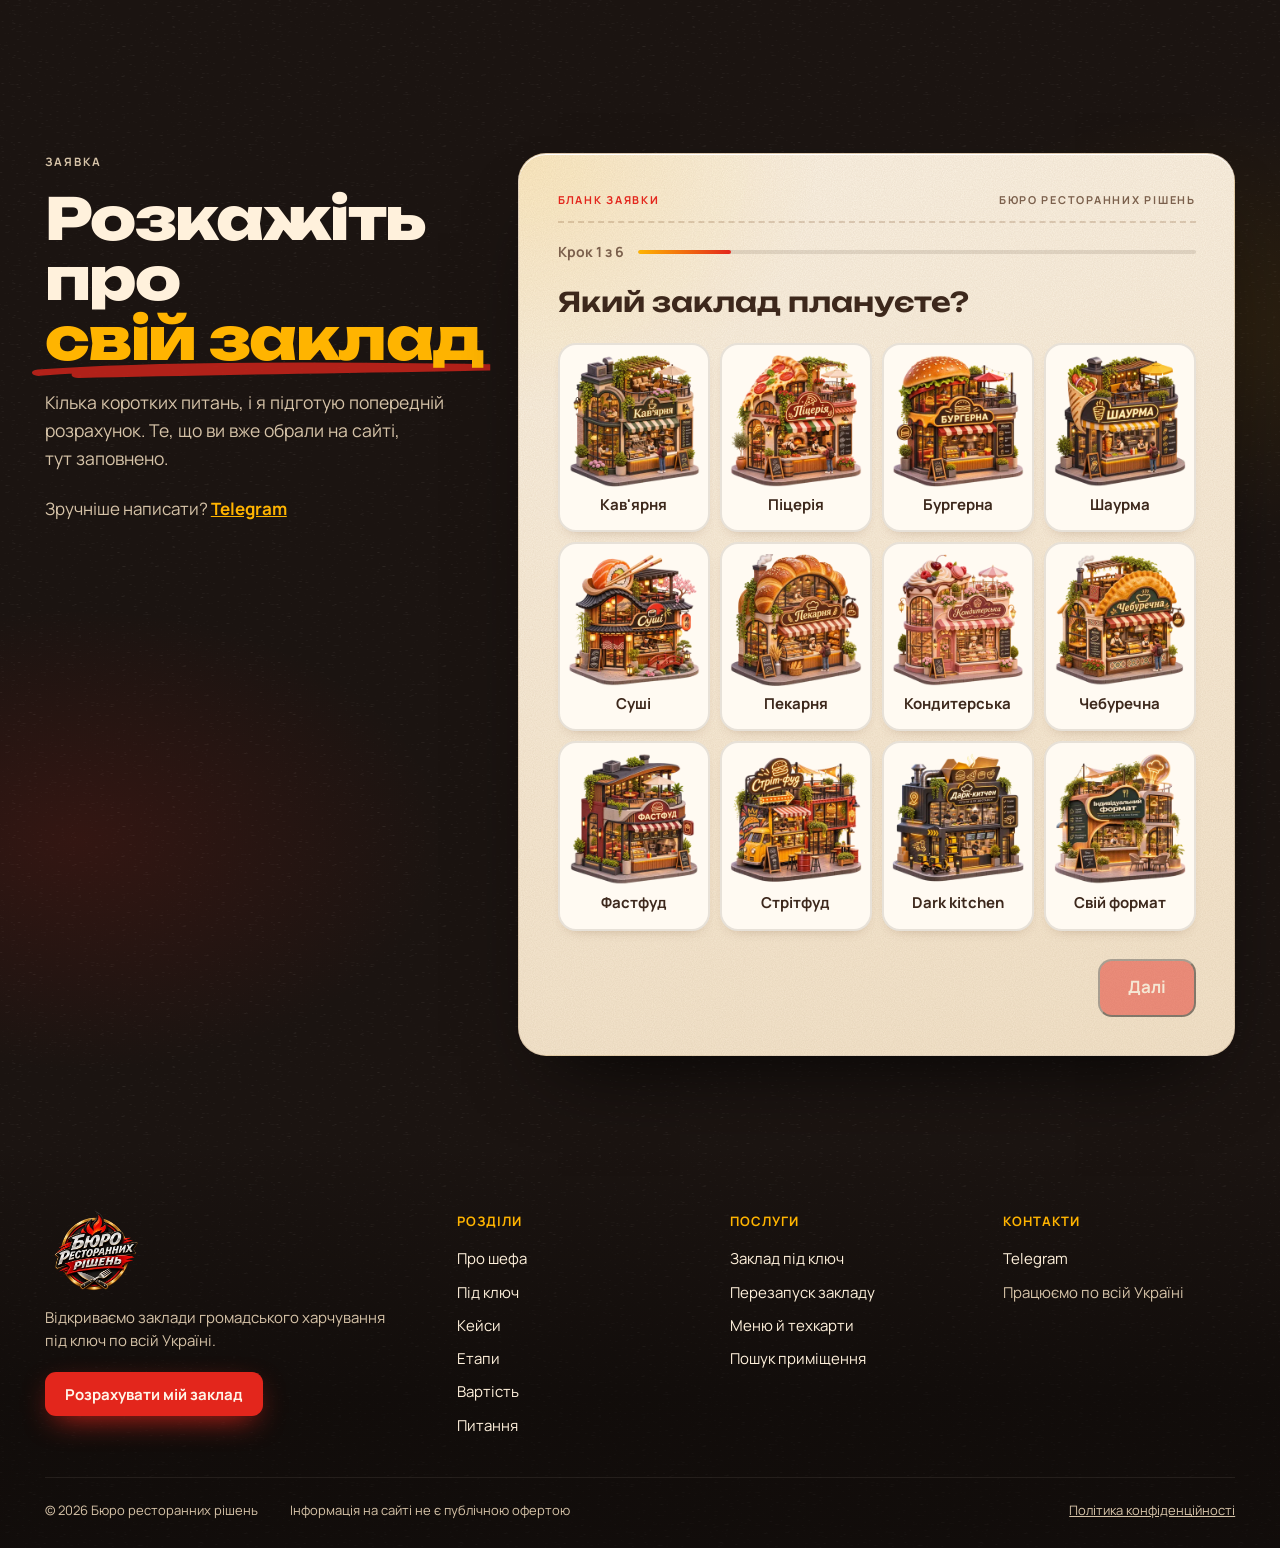
==== commit a8c35de3: "Add "rework" chain before turnkey block; drop section numbers - New block before block 4: what happe" ====
--- a/site/index.html
+++ b/site/index.html
@@ -46,7 +46,7 @@
   <link rel="preconnect" href="https://fonts.gstatic.com" crossorigin>
   <link href="https://fonts.googleapis.com/css2?family=Manrope:wght@400;600;700&family=Unbounded:wght@600;800&display=swap" rel="stylesheet">
   <!-- ?v= — щоб браузер не брав застарілу версію з кешу; міняти при кожному оновленні -->
-  <link rel="stylesheet" href="styles.css?v=110">
+  <link rel="stylesheet" href="styles.css?v=114">
 
   <!-- GSAP вантажимо якомога раніше: поки його немає, інтро не може стартувати -->
   <link rel="preload" as="script" href="js/gsap.min.js">
@@ -322,7 +322,7 @@
     <section class="section section--paper" id="komu" aria-labelledby="t-komu">
       <div class="section__head head-split">
         <div>
-          <p class="eyebrow"><span class="eyebrow__num">02</span>Ваша ситуація</p>
+          <p class="eyebrow">Ваша ситуація</p>
           <h2 id="t-komu">З&nbsp;чого ви <span class="kw">починаєте?</span></h2>
         </div>
         <p class="section__lead">Оберіть свою ситуацію - і&nbsp;форма заявки внизу вже знатиме, з&nbsp;чого почати.</p>
@@ -392,7 +392,7 @@
           </div>
         </div>
         <div class="founder__text">
-          <p class="eyebrow"><span class="eyebrow__num">03</span>Про шефа</p>
+          <p class="eyebrow">Про шефа</p>
           <h2 id="t-who">Заклад вам відкриває<br class="br-d"> <span class="hl">шеф&#8209;практик</span>, <s class="soft-strike">а&nbsp;не&nbsp;франшиза</s></h2>
           <p class="founder__name">Дмитро Барсук, бренд-шеф і&nbsp;засновник бюро</p>
           <p>Сам щодня керую рестораном, <span class="lit">який відкрив з&nbsp;нуля</span><br class="br-d"> і&nbsp;який працює вже два роки.<br class="br-d"> Тому знаю, що&nbsp;має працювати в&nbsp;закладі з&nbsp;першого дня,<br class="br-d"> а&nbsp;не&nbsp;тільки гарно виглядати на&nbsp;відкритті.</p>
@@ -472,11 +472,32 @@
       </div>
     </section>
 
+    <!-- ===== Перед блоком 4: що буває, якщо відкриватись самому ===== -->
+    <section class="section redo" id="pereroblyaty" aria-labelledby="t-redo">
+      <div class="redo__head">
+        <p class="eyebrow">Якщо відкриватись самому</p>
+        <h2 id="t-redo">Найдорожче у&nbsp;відкритті&nbsp;- <span class="kw">переробляти</span></h2>
+        <p class="redo__lead">Зазвичай усе починається так:</p>
+      </div>
+      <ol class="redo__chain">
+        <li class="redo__link"><span class="redo__num">1</span><span class="redo__text">Сподобалась вітрина</span></li>
+        <li class="redo__link"><span class="redo__num">2</span><span class="redo__text">Оренда без&nbsp;розрахунків</span></li>
+        <li class="redo__link"><span class="redo__num">3</span><span class="redo__text">Ремонт з'їв бюджет</span></li>
+        <li class="redo__link"><span class="redo__num">4</span><span class="redo__text">Кухня не&nbsp;під&nbsp;меню</span></li>
+        <li class="redo__link"><span class="redo__num">5</span><span class="redo__text">Команда вчиться на&nbsp;перших гостях</span></li>
+        <li class="redo__link redo__link--last"><span class="redo__num">6</span><span class="redo__text">Після запуску -<br>сам&nbsp;на&nbsp;сам</span></li>
+      </ol>
+      <div class="redo__end">
+        <p class="redo__out">Ми обриваємо цей ланцюжок на&nbsp;першому кроці: <b>спершу цифри, потім ремонт.</b></p>
+        <a class="btn btn--primary" href="#vartist">Розрахувати мій заклад</a>
+      </div>
+    </section>
+
     <!-- ===== 4. Що входить «під ключ» ===== -->
     <section class="section" id="pid-kliuch" aria-labelledby="t-turnkey">
       <div class="section__head head-split">
         <div>
-          <p class="eyebrow"><span class="eyebrow__num">04</span>Під ключ</p>
+          <p class="eyebrow">Під ключ</p>
           <h2 id="t-turnkey">Що&nbsp;ви&nbsp;отримуєте на&nbsp;<span class="kw">кожному етапі</span></h2>
         </div>
         <p class="section__lead">Від&nbsp;ідеї до&nbsp;першого гостя. Вам не&nbsp;треба шукати і&nbsp;зводити між собою десяток підрядників:<br class="br-d"> проєкт веду я, а&nbsp;кожен етап закриваємо з&nbsp;командою.</p>
@@ -545,7 +566,7 @@
             <li class="bs__step">
               <span class="bs__num bs__num--motif">06<svg class="bs__motif bs__motif--flame" viewBox="0 0 24 24" aria-hidden="true"><path d="M12 22c4.4 0 7-3 7-6.8 0-3.6-2.4-6-4.2-8.5-.5 2-1.6 3.2-2.8 3.6C12.5 6.6 11 4 8.6 2 8.9 5.6 5 8.6 5 14.6 5 19 7.6 22 12 22Z"/><path class="bs__flame-core" d="M12 22c-1.8 0-3-1.3-3-3 0-1.9 1.6-3 2.4-4.6.9 1 3.6 2.4 3.6 4.6 0 1.7-1.2 3-3 3Z"/></svg></span>
               <h3>Запуск</h3>
-              <p>Допомагаємо з&nbsp;документами, налаштовуємо касу й&nbsp;облік, готуємо просування. <b>Перший робочий день проходимо разом.</b></p>
+              <p>Допомагаємо з&nbsp;документами, налаштовуємо касу й&nbsp;облік, готуємо просування. <b>Перший робочий день проходимо разом, і&nbsp;ще місяць після запуску ми на&nbsp;зв'язку.</b></p>
             </li>
           </ol>
 
@@ -579,7 +600,7 @@
       <div class="cases">
         <div class="cases__head">
           <div>
-            <p class="eyebrow"><span class="eyebrow__num">05</span>Кейси</p>
+            <p class="eyebrow">Кейси</p>
             <h2 id="t-cases">Заклади, які вже <span class="kw">працюють</span></h2>
             <p class="cases__lead">Два - мій власний досвід, два - проєкти клієнтів.</p>
           </div>
@@ -635,7 +656,7 @@
     <section class="section section--paper" id="etapy" aria-labelledby="t-steps">
       <div class="section__head head-split">
         <div>
-          <p class="eyebrow"><span class="eyebrow__num">06</span>Як це буде</p>
+          <p class="eyebrow">Як це буде</p>
           <h2 id="t-steps">Що&nbsp;буде після <span class="kw">вашої заявки</span></h2>
         </div>
         <div class="switch" role="group" aria-label="Чи є у вас приміщення">
@@ -673,7 +694,7 @@
     <section class="section section--alt section--glow" id="vartist" aria-labelledby="t-price">
       <div class="section__head head-split">
         <div>
-          <p class="eyebrow"><span class="eyebrow__num">07</span>Вартість</p>
+          <p class="eyebrow">Вартість</p>
           <h2 id="t-price">Вартість послуг - <span class="kw">відкрито</span>, ще&nbsp;до&nbsp;розмови</h2>
         </div>
         <p class="section__lead price__lead"><span class="mark">Ціна залежить від&nbsp;площі закладу.</span><br> Це&nbsp;орієнтир: точну суму назву після знайомства з&nbsp;вашим проєктом.</p>
@@ -766,7 +787,7 @@
     <!-- ===== 8. Питання ===== -->
     <section class="section" id="faq" aria-labelledby="t-faq">
       <div class="section__head">
-        <p class="eyebrow"><span class="eyebrow__num">08</span>Питання</p>
+        <p class="eyebrow">Питання</p>
         <h2 id="t-faq">Про&nbsp;що питають <span class="kw">перед стартом</span></h2>
       </div>
       <div class="faq">
@@ -818,7 +839,7 @@
     <section class="section section--alt section--glow" id="zayavka" aria-labelledby="t-form">
       <div class="quiz-wrap">
         <div class="quiz-intro">
-          <p class="eyebrow"><span class="eyebrow__num">09</span>Заявка</p>
+          <p class="eyebrow">Заявка</p>
           <h2 id="t-form">Розкажіть про <span class="kw">свій заклад</span></h2>
           <p class="section__lead">Кілька коротких питань, і&nbsp;я&nbsp;підготую попередній розрахунок. Те, що&nbsp;ви&nbsp;вже обрали на&nbsp;сайті, тут заповнено.</p>
           <p class="quiz-intro__alt">Зручніше написати? <a href="https://t.me/Dima_Brss" target="_blank" rel="noopener">Telegram</a></p>
@@ -1008,6 +1029,6 @@
 
   <script src="js/gsap.min.js"></script>
   <script src="js/ScrollTrigger.min.js"></script>
-  <script src="main.js?v=56"></script>
+  <script src="main.js?v=58"></script>
 </body>
 </html>
--- a/site/styles.css
+++ b/site/styles.css
@@ -2102,8 +2102,6 @@
   font-size: .72rem; font-weight: 700; letter-spacing: .18em; text-transform: uppercase;
   color: var(--ink-dim, var(--text-dim));
 }
-.eyebrow__num { display: inline-flex; align-items: center; gap: 12px; font-family: var(--font-display); font-weight: 600; letter-spacing: 0; color: var(--accent); }
-.eyebrow__num::after { content: ""; width: 40px; height: 1px; background: currentColor; opacity: .5; }
 .kw { position: relative; isolation: isolate; color: var(--accent); white-space: nowrap; }
 .kw::after {
   content: ""; position: absolute; z-index: -1; left: -3%; right: -3%; bottom: -.06em; height: .3em;
@@ -2191,7 +2189,6 @@
   background-image: url("data:image/svg+xml,%3Csvg xmlns='http://www.w3.org/2000/svg' viewBox='0 0 200 16' preserveAspectRatio='none'%3E%3Cpath d='M3 11 C 45 4 110 3 197 6 C 140 8 80 10 20 13' fill='none' stroke='%23e3261c' stroke-width='6' stroke-linecap='round'/%3E%3C/svg%3E");
   opacity: .75;
 }
-.section:not(.section--paper) .eyebrow__num { color: var(--hot); }
 .head-split > .switch { justify-self: end; align-self: end; width: max-content; max-width: 100%; }
 .head-split > .switch .switch__btn { white-space: nowrap; }
 .section--paper .head-split > .switch { margin-bottom: .2em; }
@@ -2763,3 +2760,87 @@
   .bs:not(.bs--static) .bs__stage { flex: 1 1 0; min-height: 0; width: auto; max-width: 100%; aspect-ratio: 1; align-self: center; }
   .bs:not(.bs--static) .bs__info { flex: none; margin-top: 4px; }
 }
+
+/* ===== Ланцюжок «Найдорожче у відкритті - переробляти» (перед блоком 4) ===== */
+.section.redo { padding-top: clamp(40px, 5vw, 72px); padding-bottom: clamp(40px, 5vw, 72px); }
+.redo__head h2 { margin-bottom: 0; font-size: clamp(1.7rem, 3vw, 2.75rem); }   /* вступ до блоку 4: заголовок менший за основні */
+.redo__lead { margin: 14px 0 0; color: var(--text-dim); font-size: 1.0625rem; }
+.redo__chain {
+  display: grid;
+  grid-template-columns: repeat(6, minmax(0, 1fr));
+  gap: 30px;
+  margin-top: clamp(22px, 3vw, 34px);
+  margin-bottom: 0;
+  padding: 0;
+  list-style: none;
+}
+.redo__link {
+  position: relative;
+  display: flex;
+  flex-direction: column;
+  gap: 12px;
+  min-height: 148px;
+  padding: 18px 16px;
+  border: 1px solid rgba(255, 180, 0, .34);
+  border-radius: 18px;
+  background: linear-gradient(160deg, rgba(255, 180, 0, .09), rgba(255, 241, 220, .025) 70%);
+  transition: opacity .45s ease, transform .45s cubic-bezier(.2, .9, .3, 1.2), border-color .45s ease;
+}
+/* стрілка до наступної ланки */
+.redo__link:not(:last-child)::after {
+  content: "";
+  position: absolute;
+  top: 50%;
+  right: -21px;
+  width: 10px;
+  height: 10px;
+  margin-top: -5px;
+  border-top: 2px solid var(--hot);
+  border-right: 2px solid var(--hot);
+  transform: rotate(45deg);
+}
+.redo__num { font-family: var(--font-display); font-weight: 800; font-size: 1.5rem; line-height: 1; color: var(--hot); }
+.redo__text { font-weight: 700; font-size: 1rem; line-height: 1.32; color: var(--text); }
+.redo__link--last { border-color: var(--accent); background: linear-gradient(160deg, rgba(227, 38, 28, .3), rgba(227, 38, 28, .08)); box-shadow: 0 16px 36px -20px rgba(227, 38, 28, .9); }
+.redo__link--last .redo__num { color: #ff6a55; }
+
+.redo__end { display: flex; align-items: center; justify-content: space-between; gap: 20px 32px; margin-top: clamp(22px, 3vw, 32px); }
+.redo__out { margin: 0; font-size: clamp(1.0625rem, 1rem + .4vw, 1.3rem); line-height: 1.4; color: var(--text); }
+.redo__out b { color: var(--hot); font-weight: 700; }
+.redo__end .btn { flex: none; }
+
+/* поява по черзі: клас ставить main.js, без JS і при вимкнених анімаціях усе видно одразу */
+.redo--anim .redo__link:not(.is-on) { opacity: .28; transform: translateY(10px); }
+@media (min-width: 901px) {
+  .redo--anim .redo__end { opacity: 0; transform: translateY(10px); transition: opacity .5s ease, transform .5s ease; }
+  .redo--anim.is-done .redo__end { opacity: 1; transform: none; }
+}
+@media (max-width: 1100px) {
+  .redo__chain { gap: 24px; }
+  .redo__link { padding: 16px 12px; }
+  .redo__link:not(:last-child)::after { right: -17px; }
+  .redo__text { font-size: .9375rem; }
+}
+/* телефон і планшет: ланки гортаються вбік, висновок і кнопка лишаються під ними */
+@media (max-width: 900px) {
+  .redo__chain {
+    grid-template-columns: none;
+    grid-auto-flow: column;
+    grid-auto-columns: minmax(170px, 56%);
+    gap: 30px;
+    margin-left: calc(var(--gutter) * -1);
+    margin-right: calc(var(--gutter) * -1);
+    padding: 0 var(--gutter) 16px;
+    overflow-x: auto;
+    scroll-snap-type: x proximity;
+    scroll-padding-left: var(--gutter);
+    scrollbar-color: var(--accent) transparent;
+  }
+  .redo__link { min-height: 136px; scroll-snap-align: start; }
+  .redo__link:not(:last-child)::after { right: -20px; }
+  .redo__end { flex-direction: column; align-items: flex-start; margin-top: 14px; }
+}
+/* телефон: плашка «Відкрито!» не залазить під кнопку меню */
+@media (max-width: 760px) {
+  .bs:not(.bs--static) .bs__badge { top: 10%; right: 0; }
+}
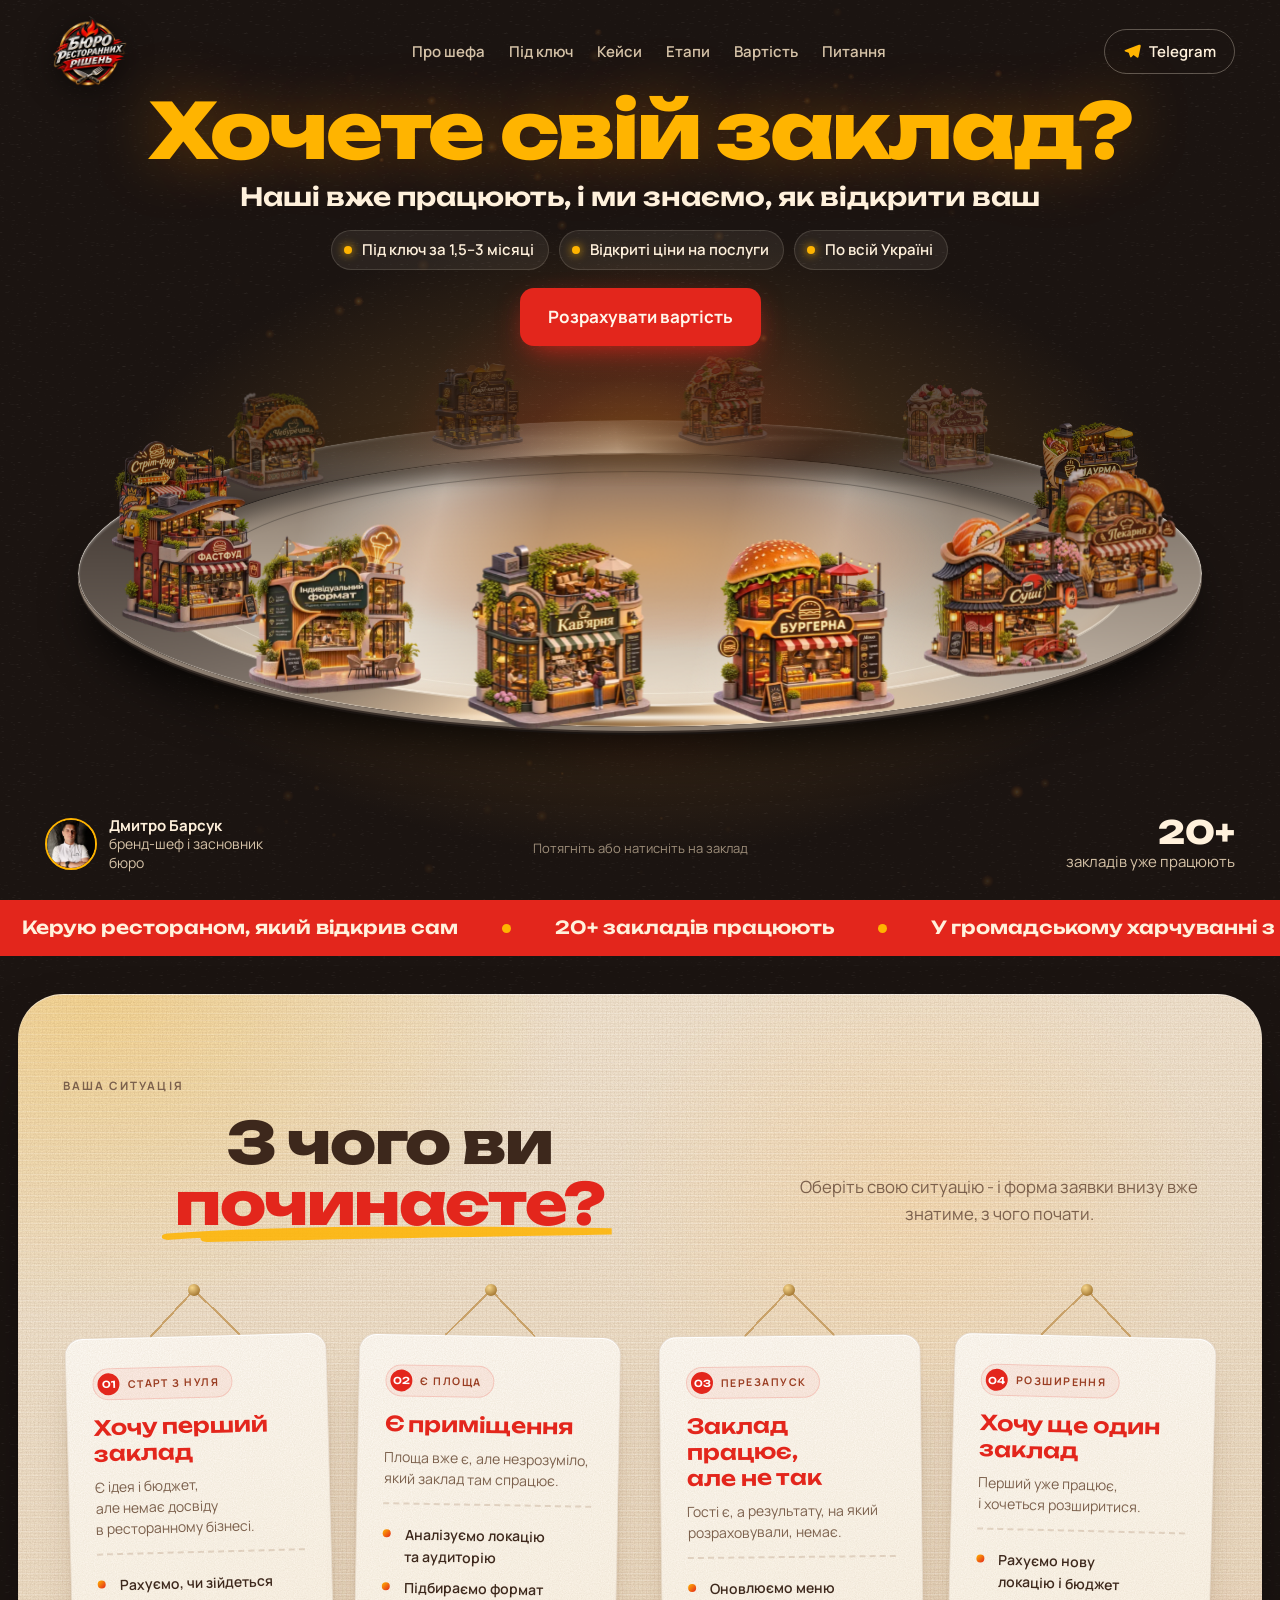
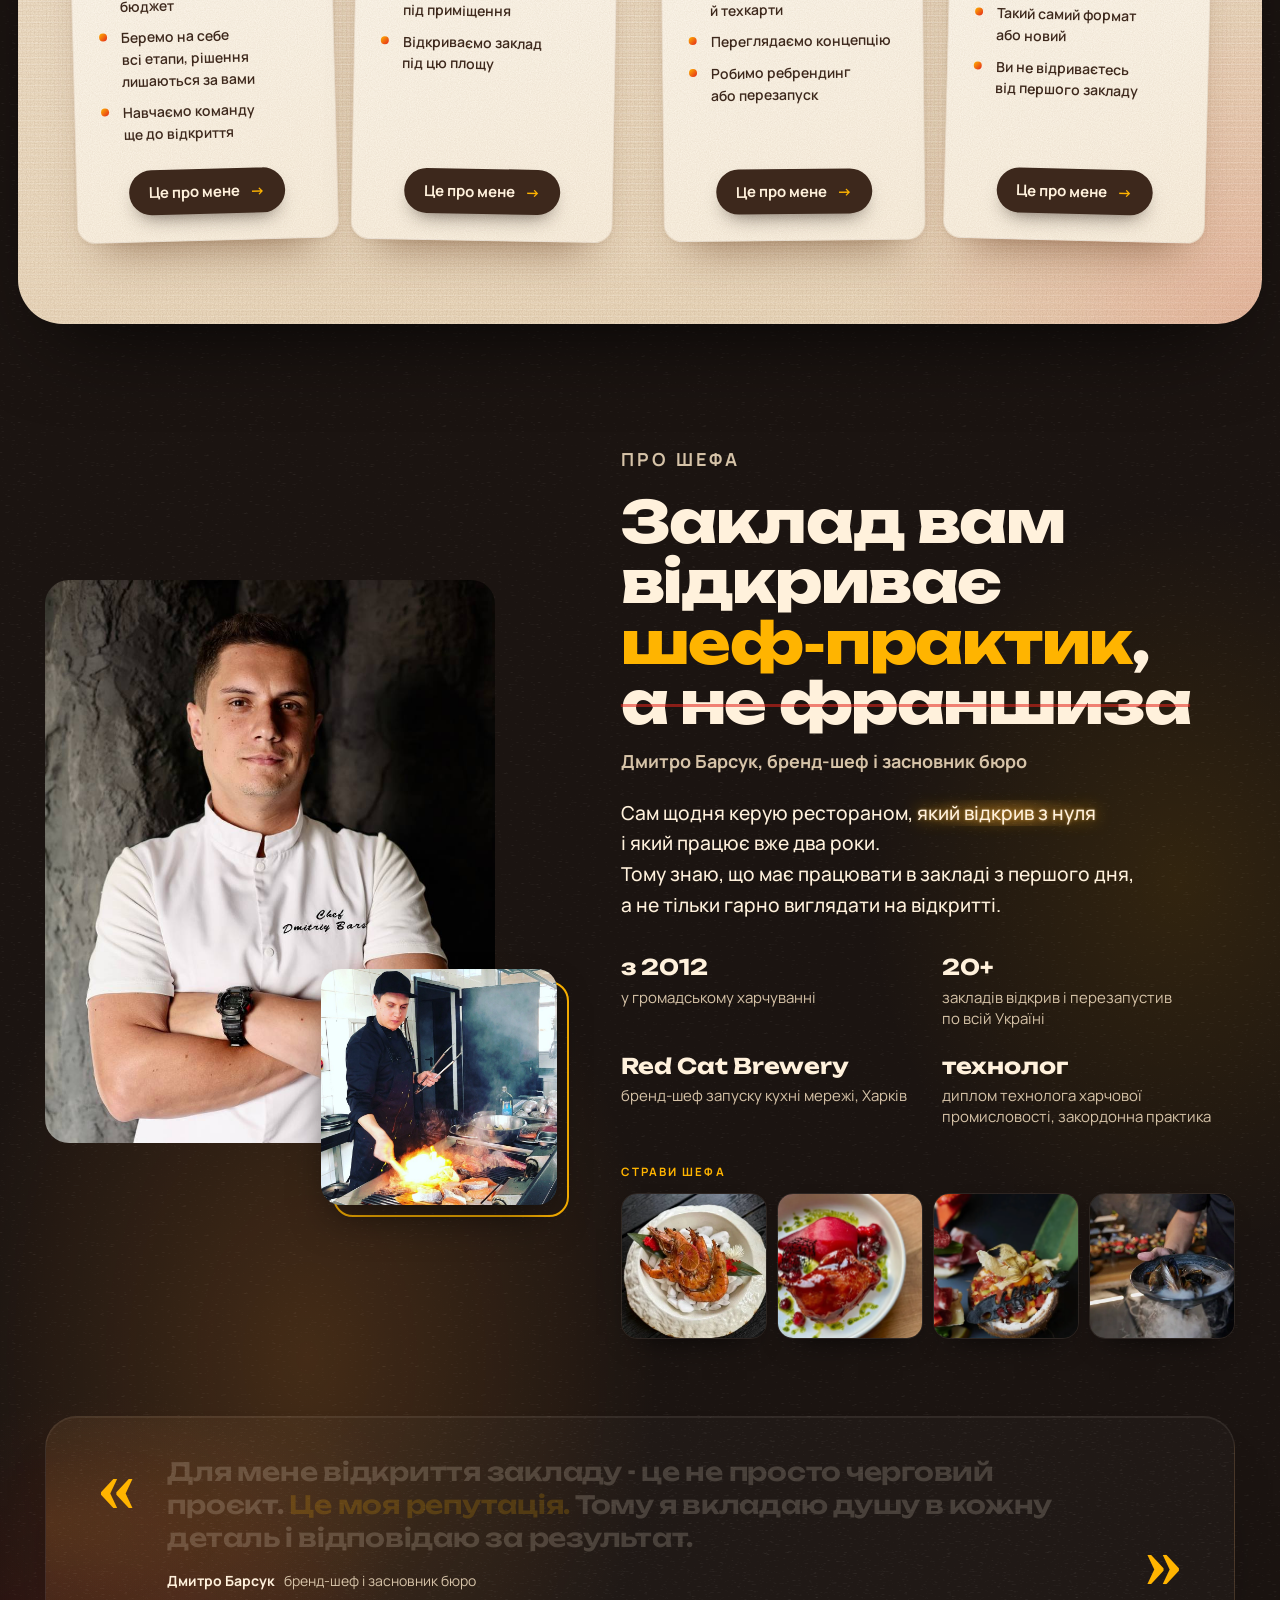
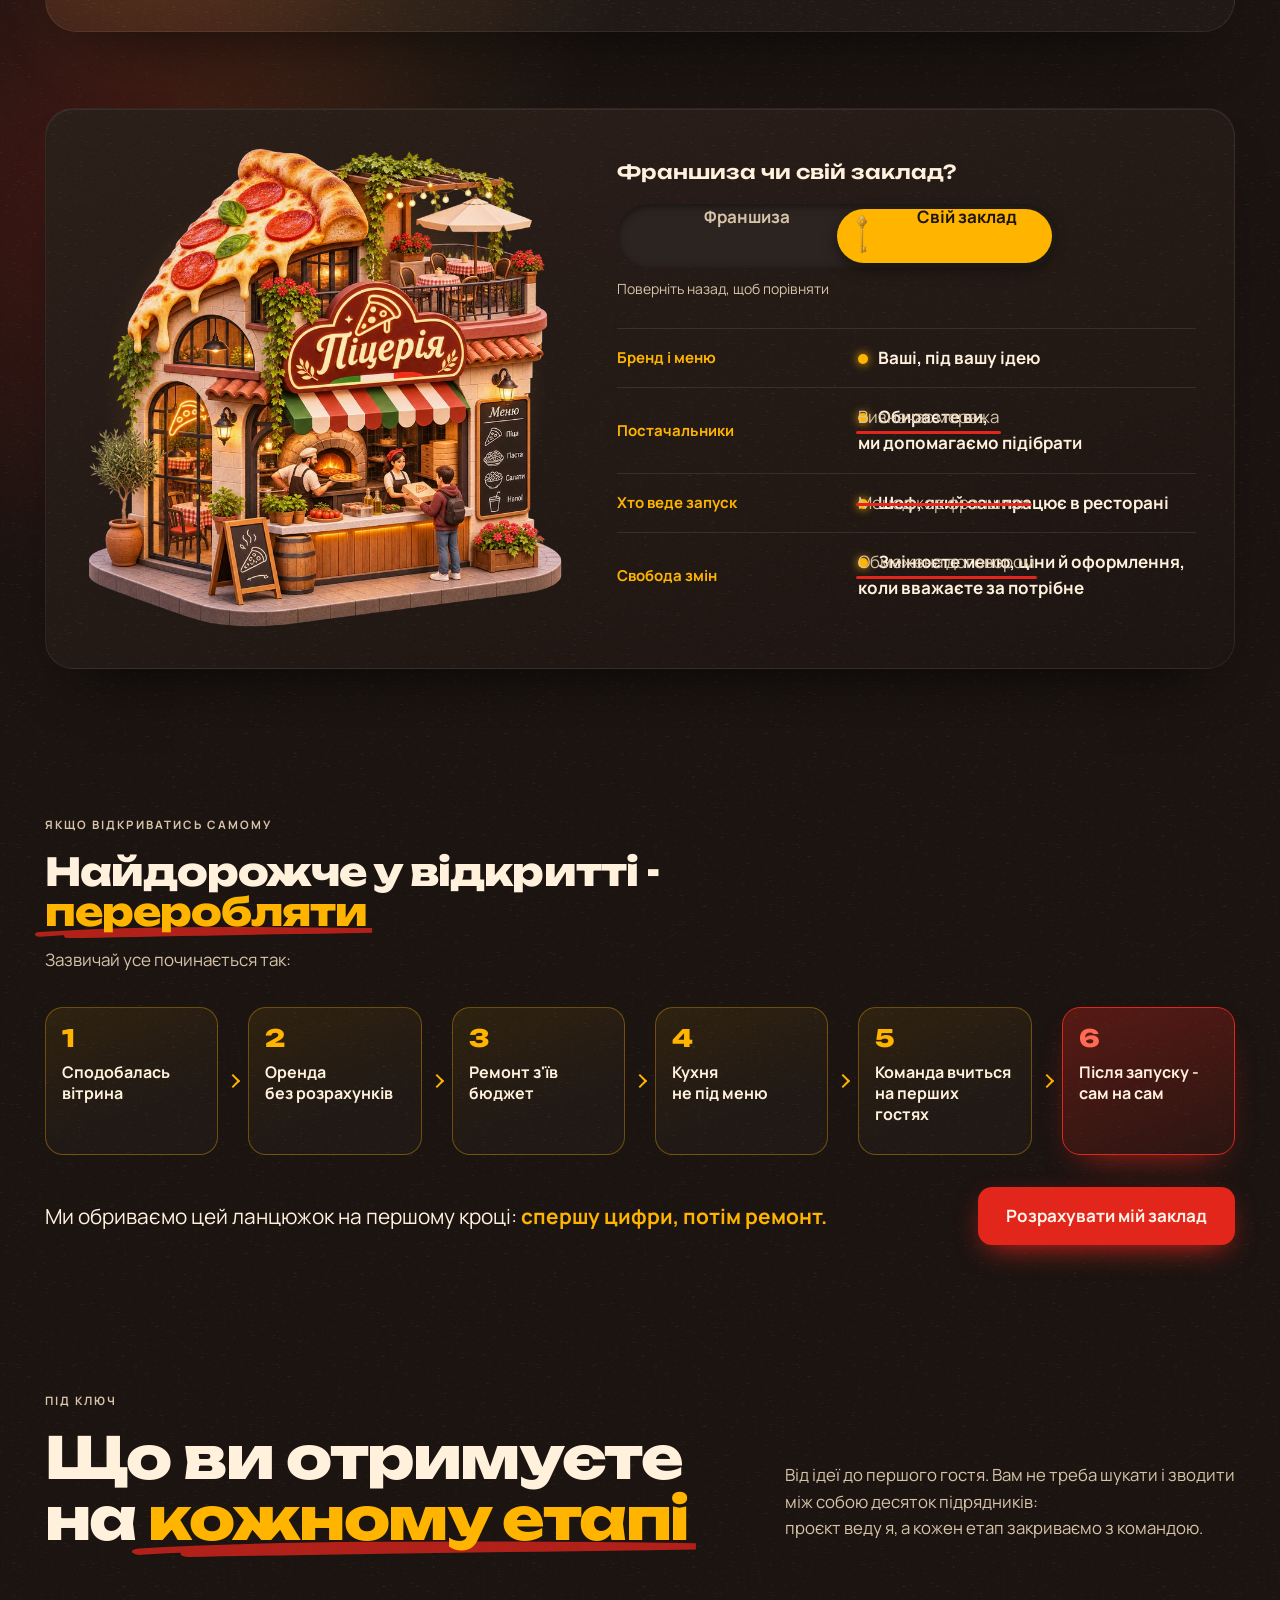
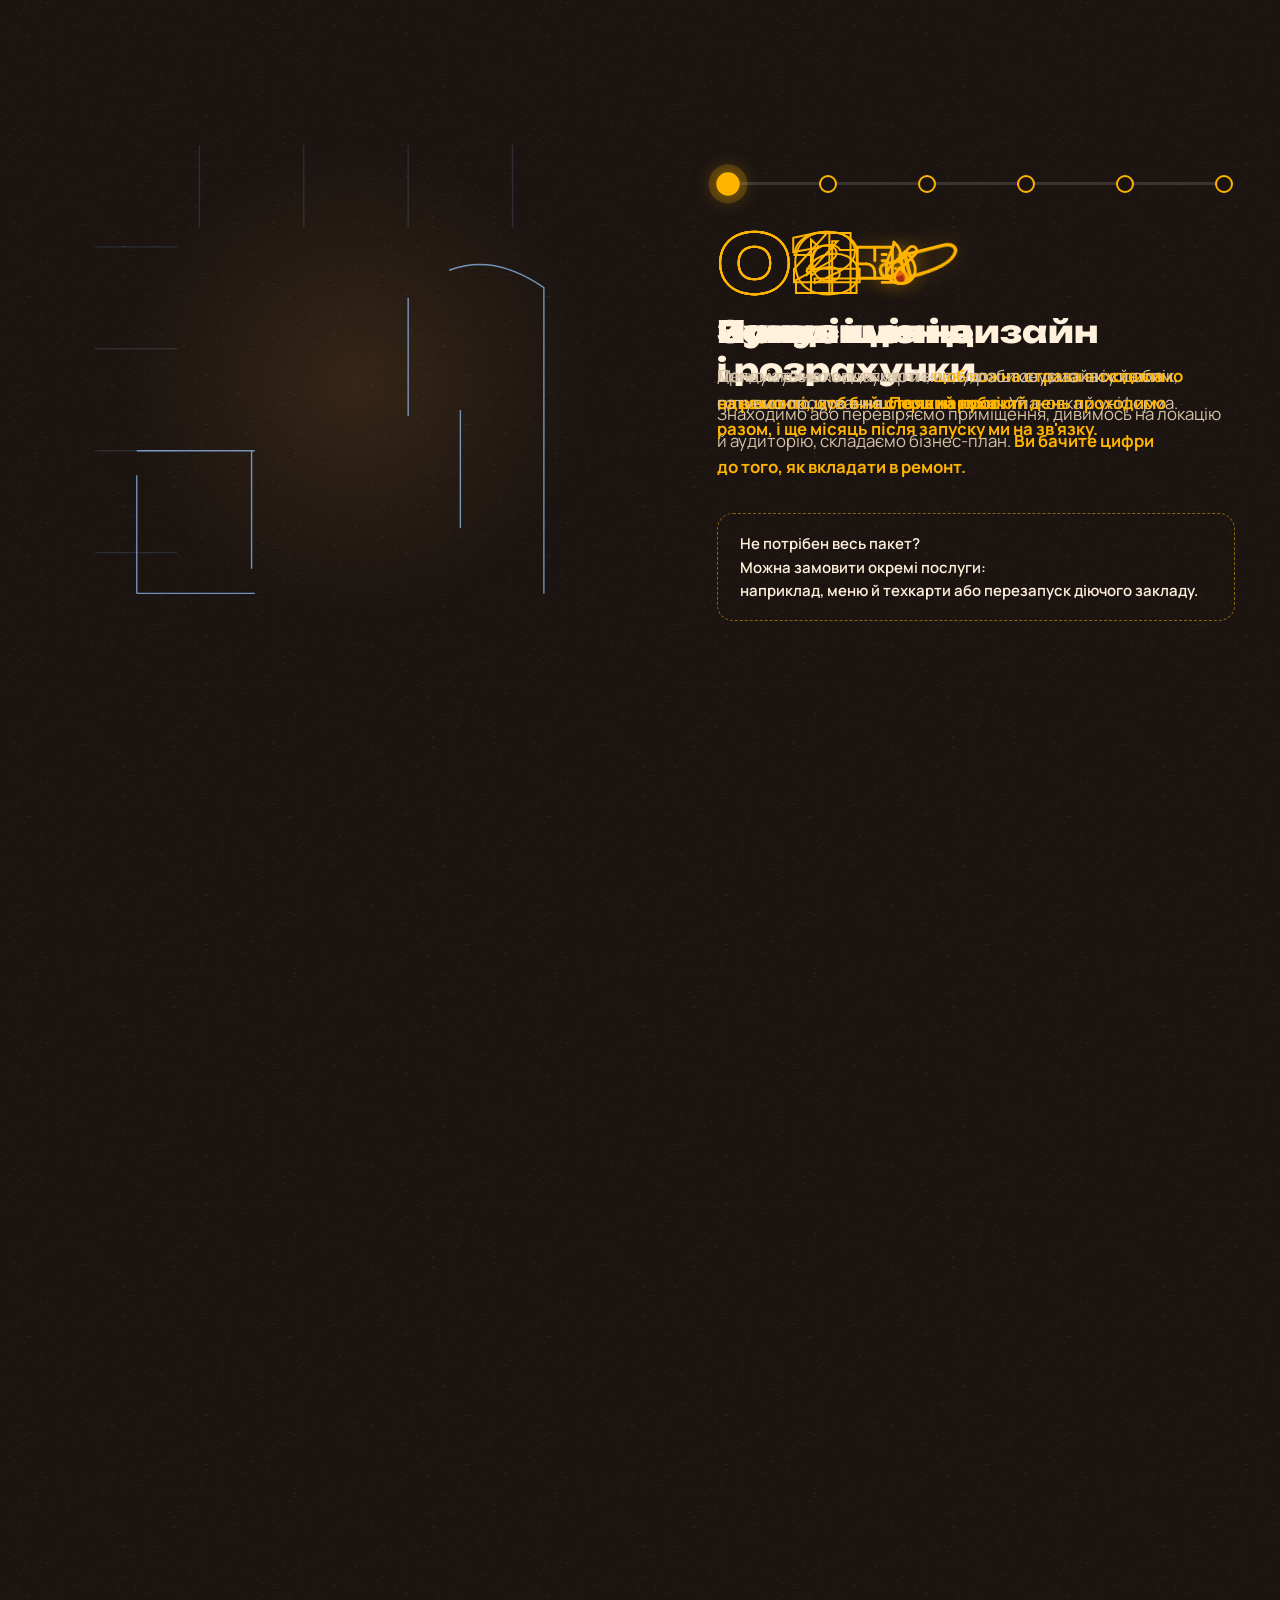
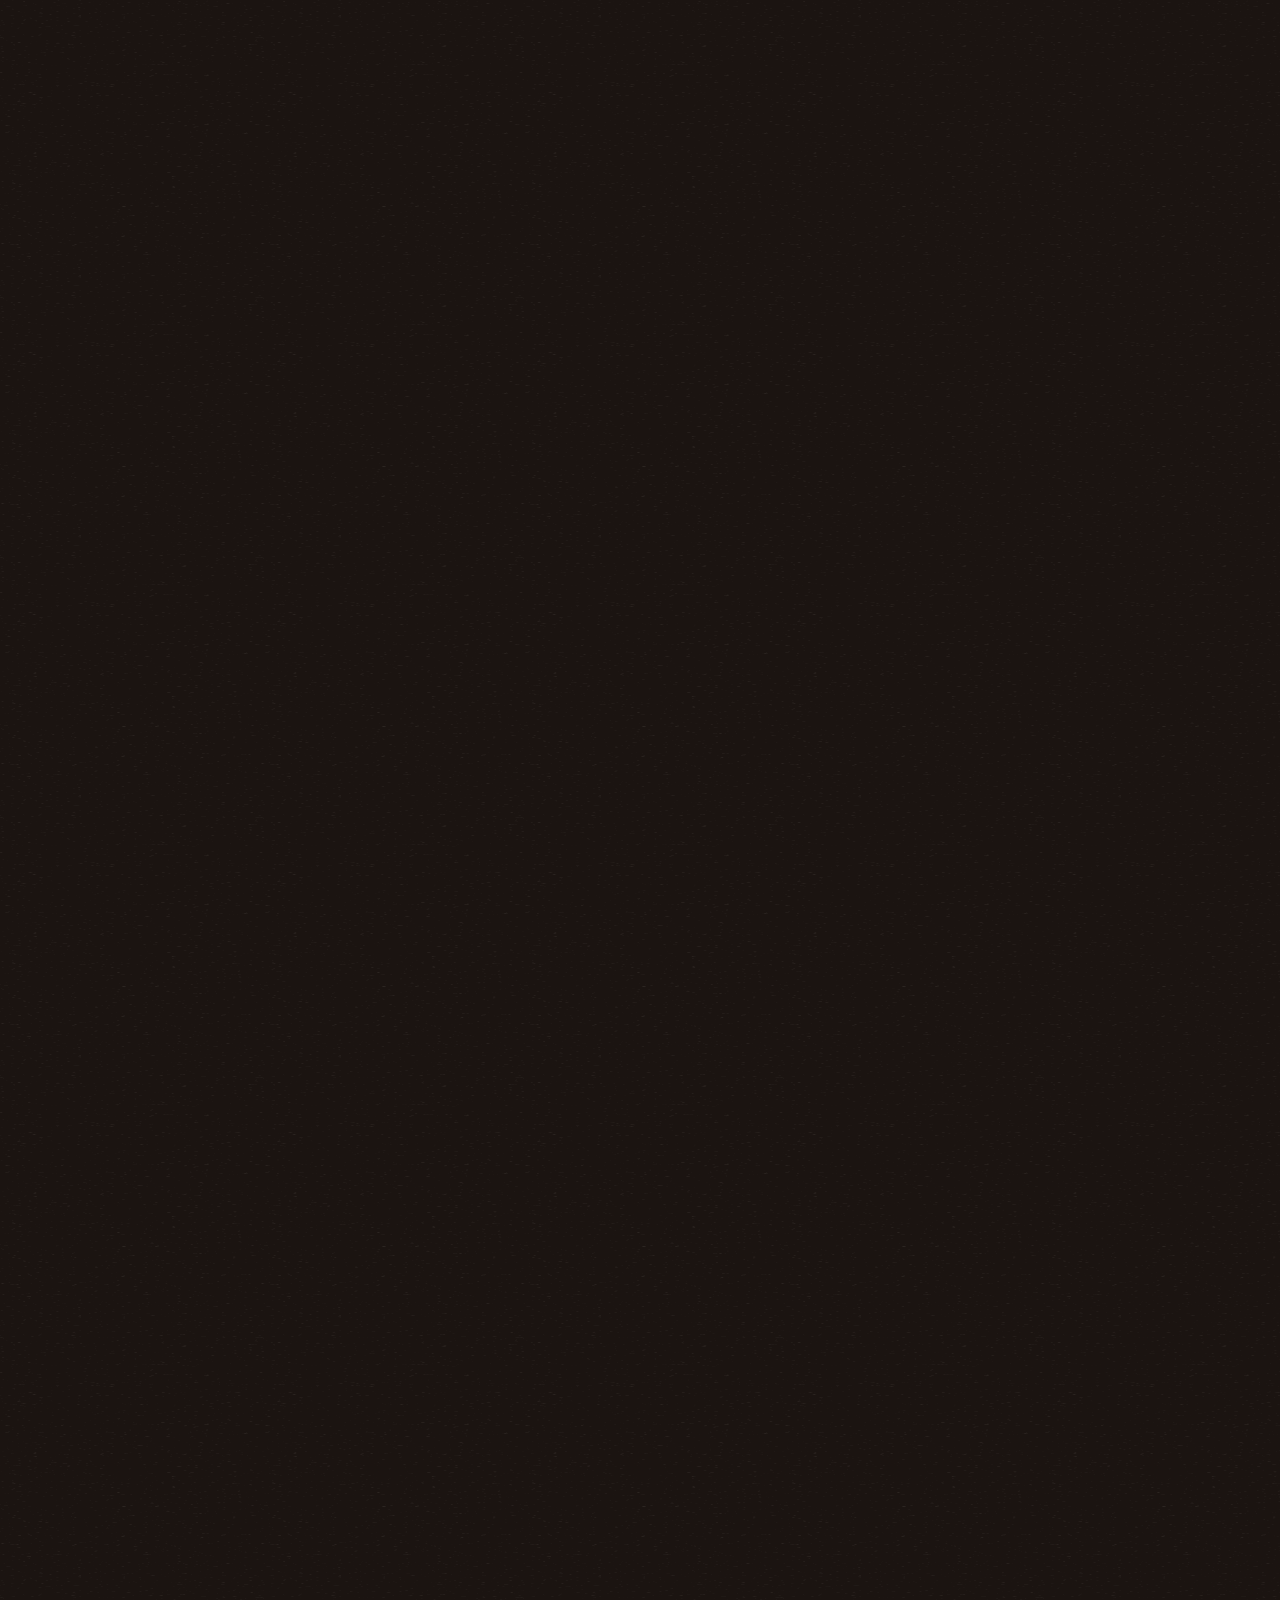
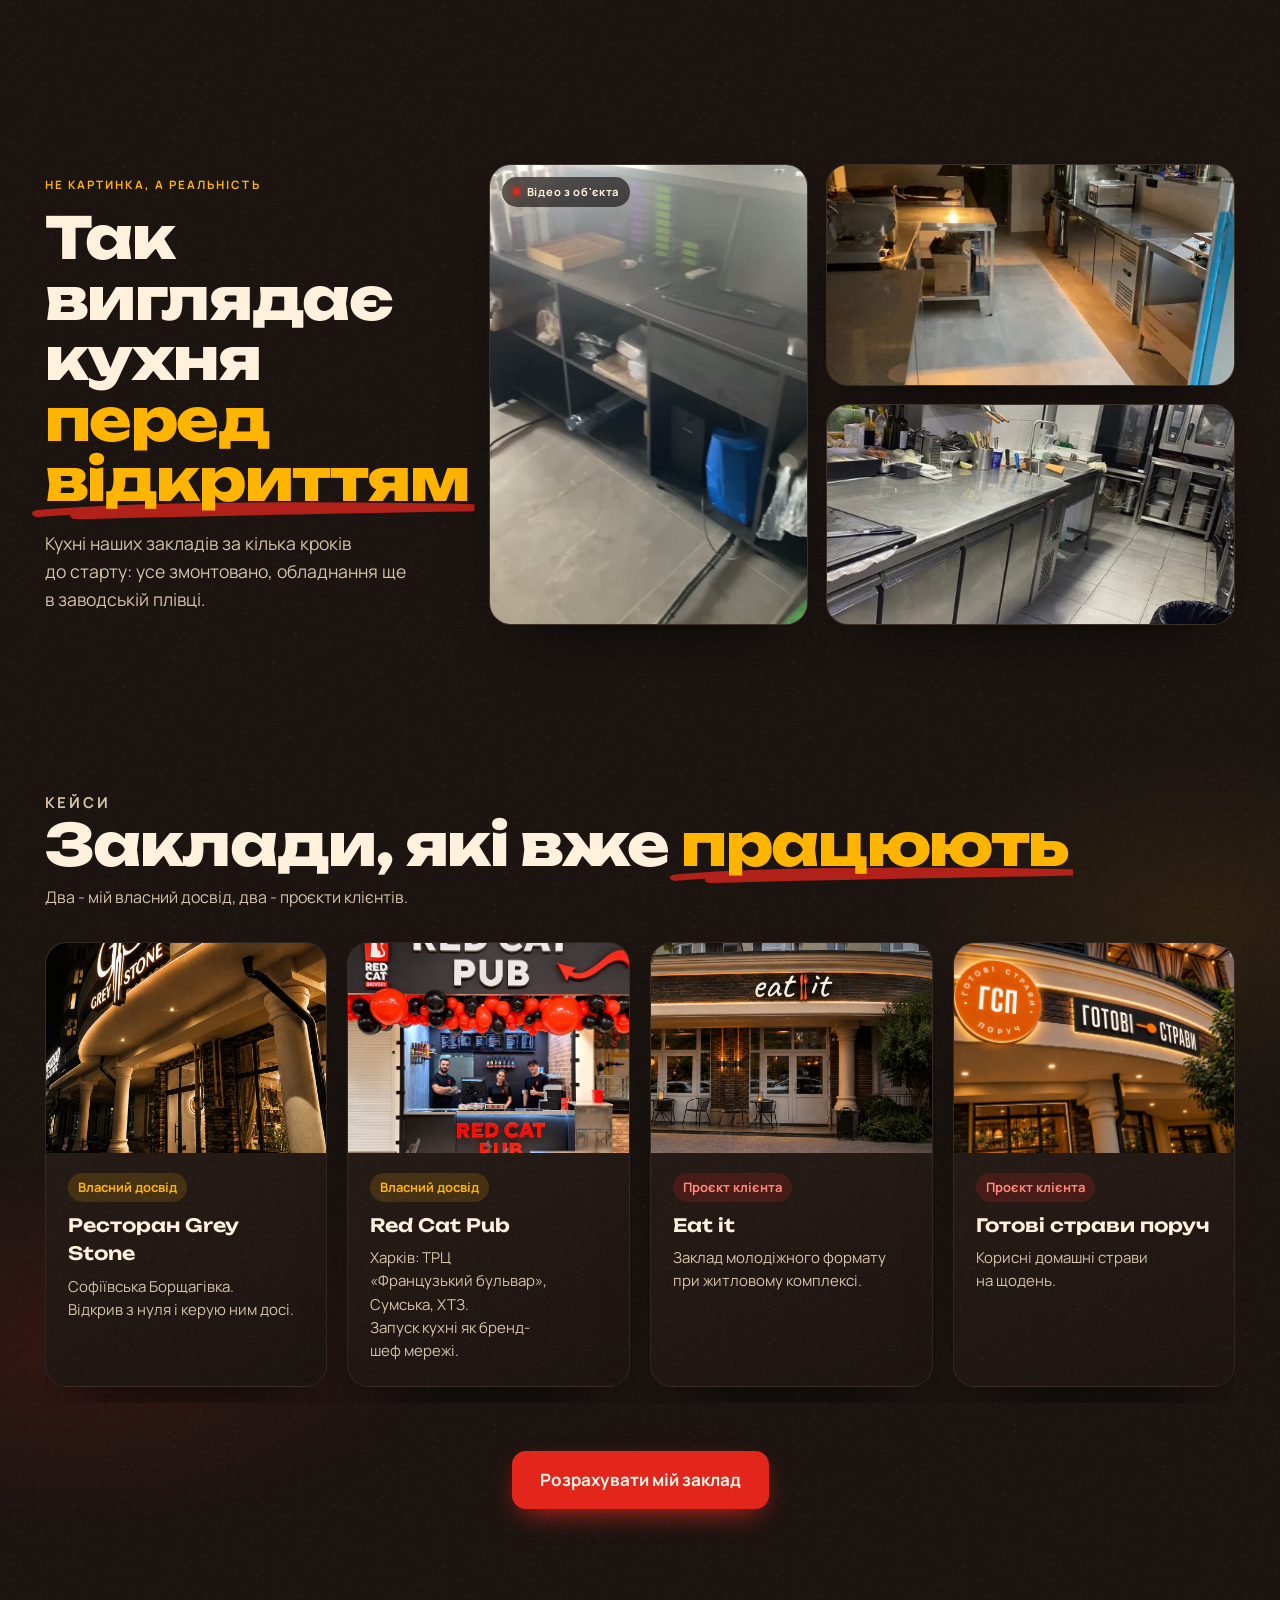
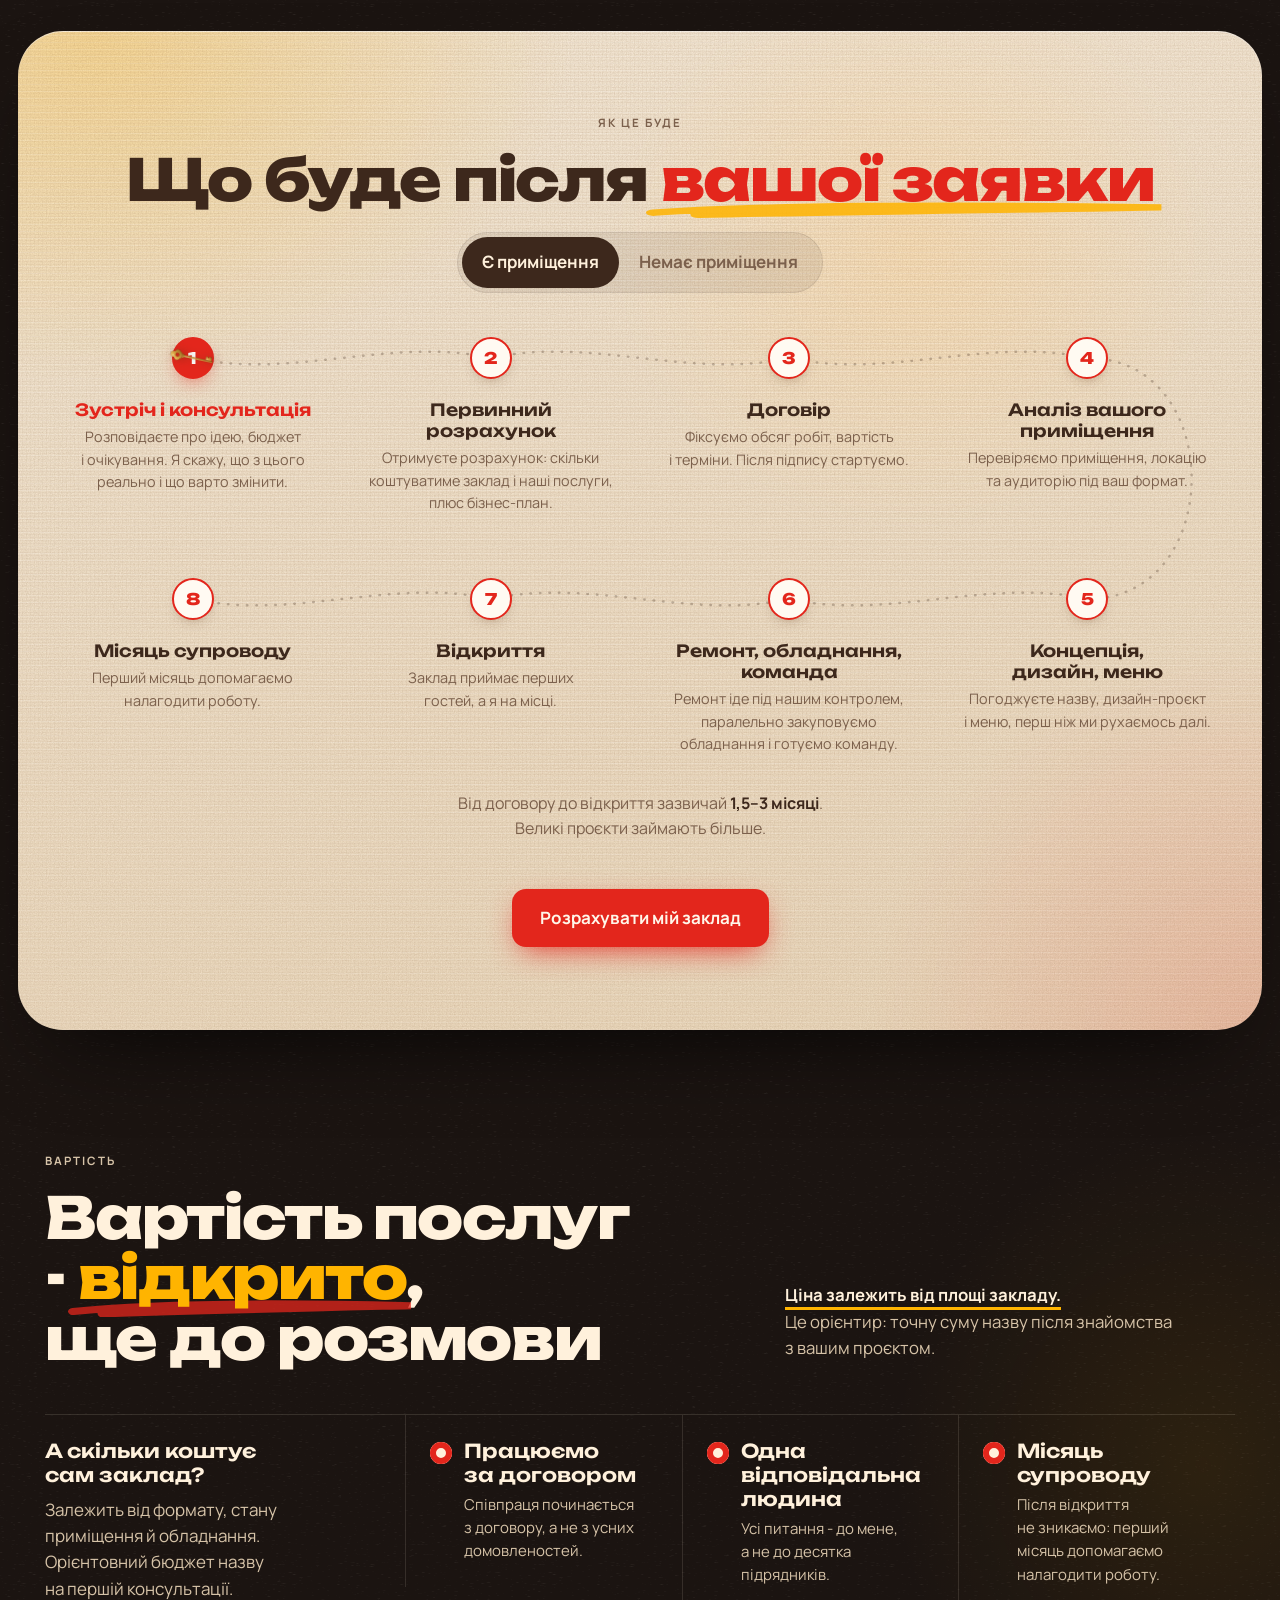
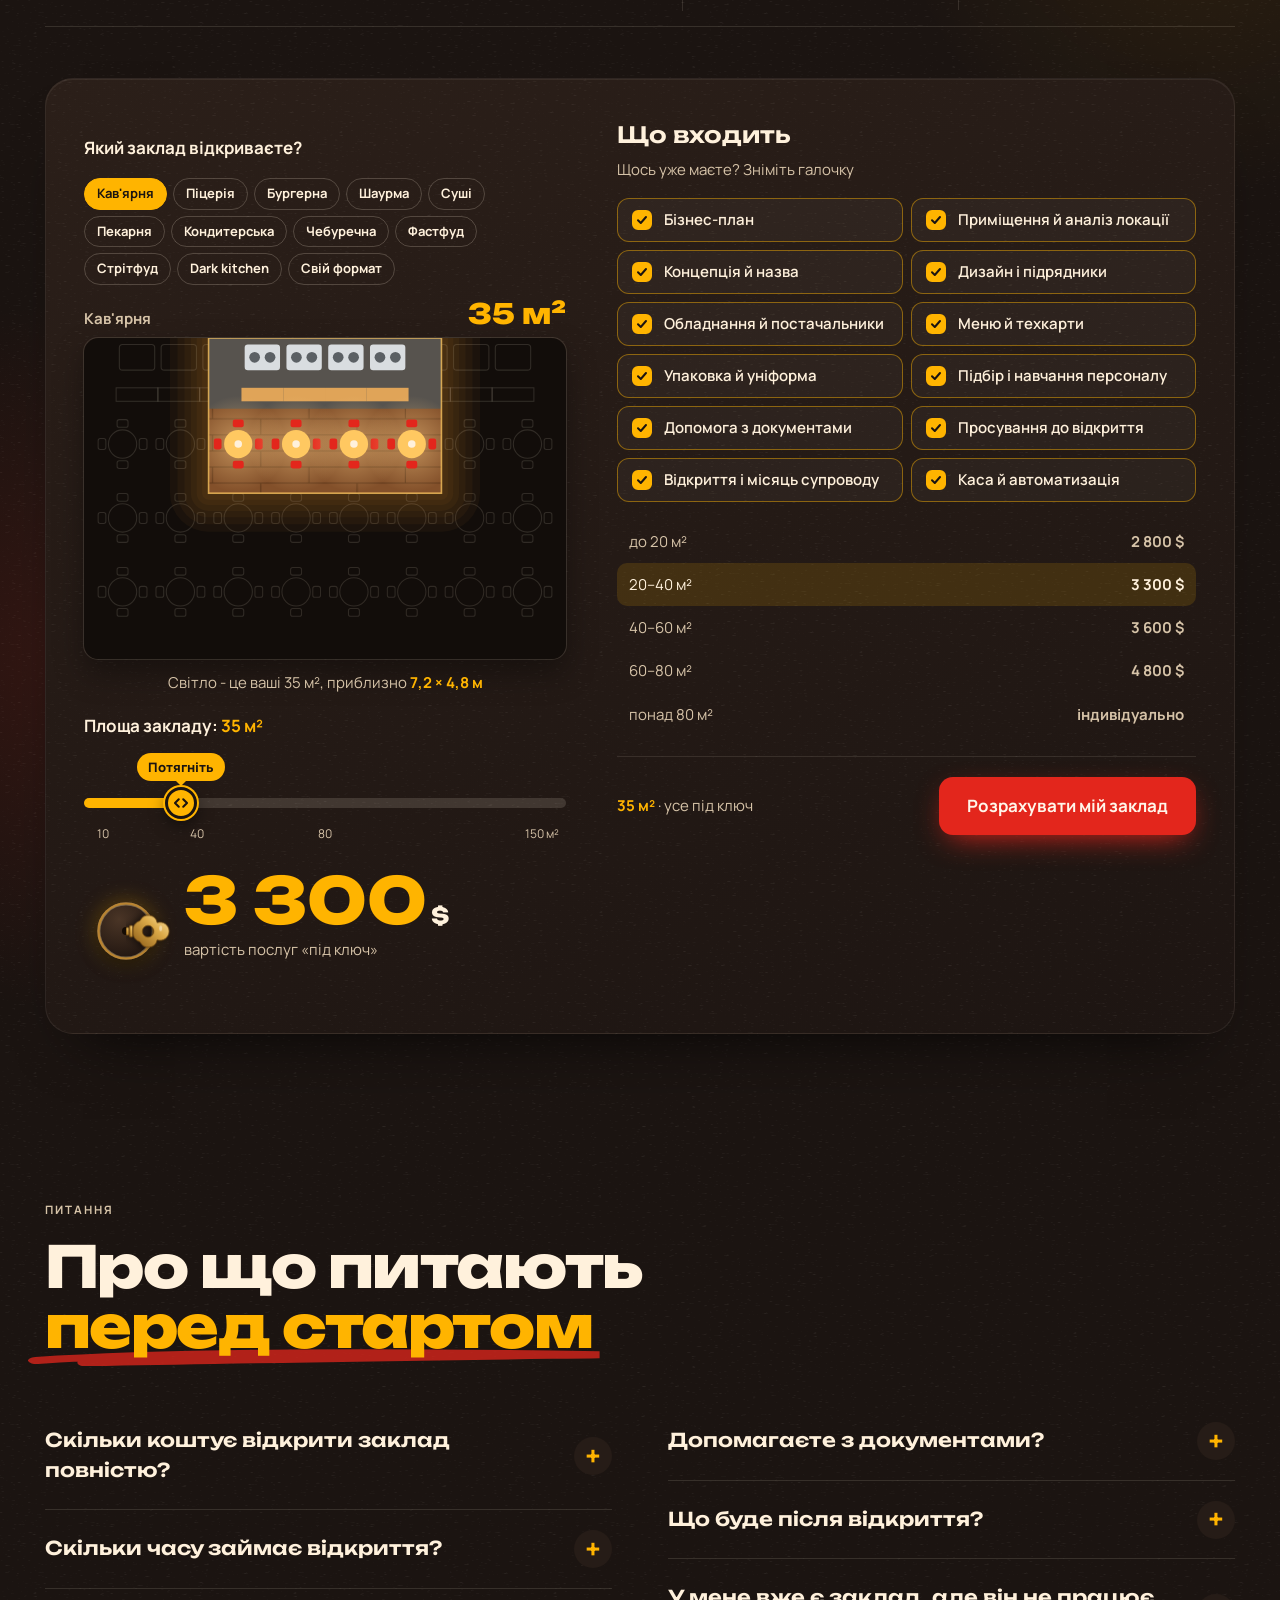
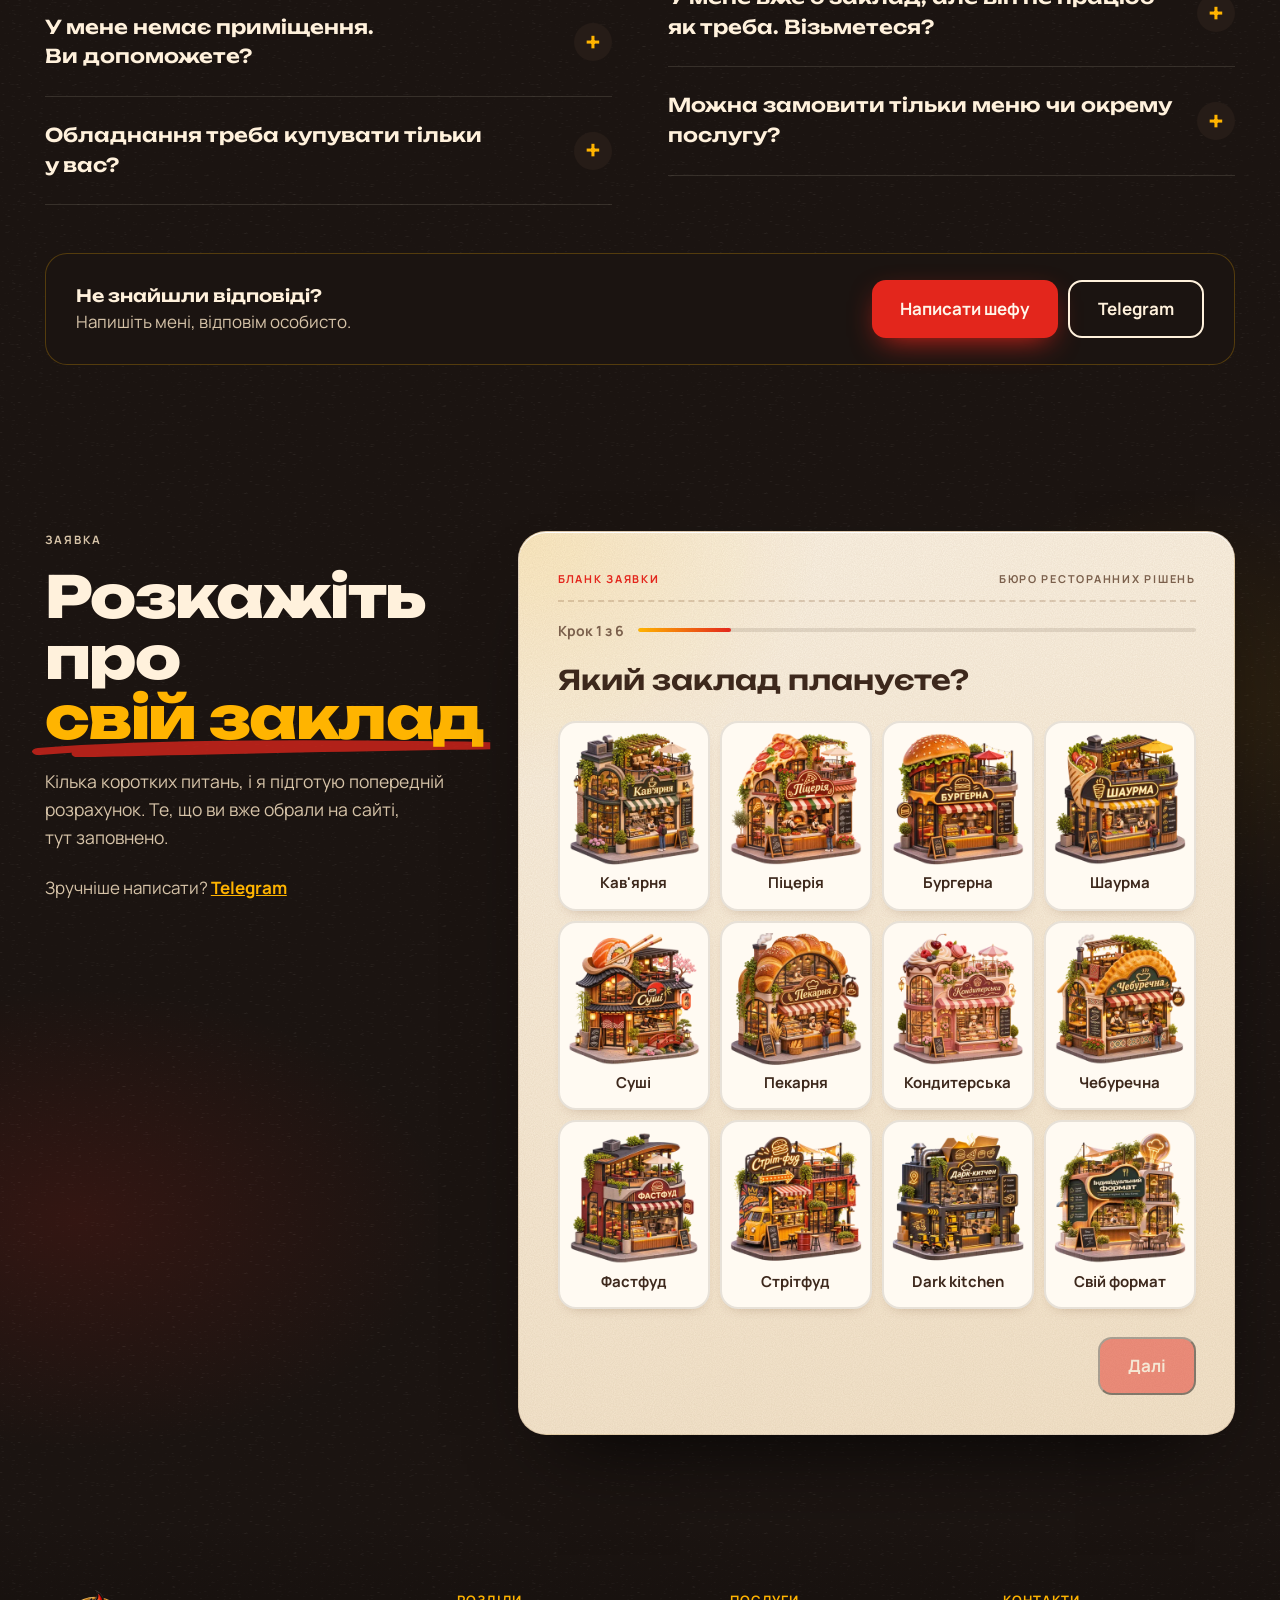
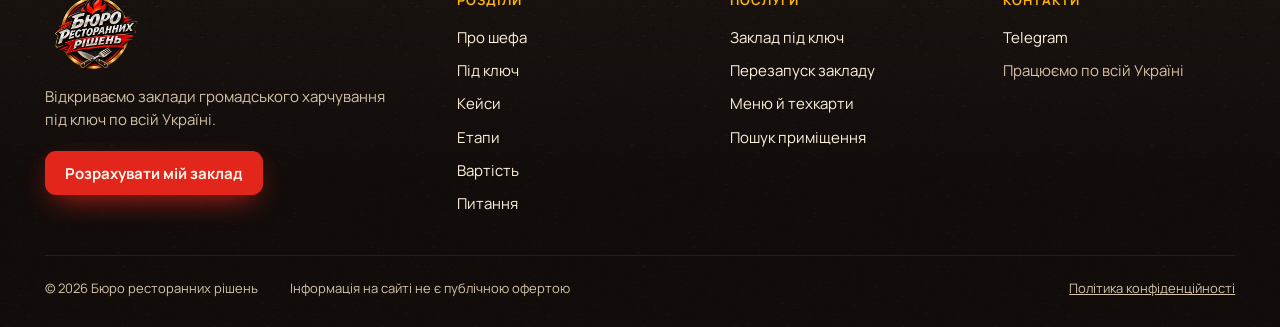
==== commit 8a1dc636: "Calculator: format chips and a lit hall that shows the area - Format chips above the area slider, sy" ====
--- a/site/index.html
+++ b/site/index.html
@@ -46,7 +46,7 @@
   <link rel="preconnect" href="https://fonts.gstatic.com" crossorigin>
   <link href="https://fonts.googleapis.com/css2?family=Manrope:wght@400;600;700&family=Unbounded:wght@600;800&display=swap" rel="stylesheet">
   <!-- ?v= — щоб браузер не брав застарілу версію з кешу; міняти при кожному оновленні -->
-  <link rel="stylesheet" href="styles.css?v=114">
+  <link rel="stylesheet" href="styles.css?v=118">
 
   <!-- GSAP вантажимо якомога раніше: поки його немає, інтро не може стартувати -->
   <link rel="preload" as="script" href="js/gsap.min.js">
@@ -720,6 +720,28 @@
              окремі послуги шеф рахує після розмови (окремих цін немає, не вигадуємо) -->
         <div class="calc">
          <div class="calc__main">
+          <!-- Формат: міняє заклад на підносі; у заявку йде лише тоді, коли людина обрала сама -->
+          <p class="calc__label" id="calc-fmt-t">Який заклад відкриваєте?</p>
+          <div class="calc-fmt" role="radiogroup" aria-labelledby="calc-fmt-t">
+            <label class="calc-fmt__opt"><input type="radio" name="calc-format" value="Кав'ярня" data-img="kavyarnya" checked><span>Кав'ярня</span></label>
+            <label class="calc-fmt__opt"><input type="radio" name="calc-format" value="Піцерія" data-img="pitseriia"><span>Піцерія</span></label>
+            <label class="calc-fmt__opt"><input type="radio" name="calc-format" value="Бургерна" data-img="burgerna"><span>Бургерна</span></label>
+            <label class="calc-fmt__opt"><input type="radio" name="calc-format" value="Шаурма" data-img="shaurma"><span>Шаурма</span></label>
+            <label class="calc-fmt__opt"><input type="radio" name="calc-format" value="Суші" data-img="sushi"><span>Суші</span></label>
+            <label class="calc-fmt__opt"><input type="radio" name="calc-format" value="Пекарня" data-img="pekarnya"><span>Пекарня</span></label>
+            <label class="calc-fmt__opt"><input type="radio" name="calc-format" value="Кондитерська" data-img="konditerska"><span>Кондитерська</span></label>
+            <label class="calc-fmt__opt"><input type="radio" name="calc-format" value="Чебуречна" data-img="cheburechna"><span>Чебуречна</span></label>
+            <label class="calc-fmt__opt"><input type="radio" name="calc-format" value="Фастфуд" data-img="fastfood"><span>Фастфуд</span></label>
+            <label class="calc-fmt__opt"><input type="radio" name="calc-format" value="Стрітфуд" data-img="stritfud"><span>Стрітфуд</span></label>
+            <label class="calc-fmt__opt"><input type="radio" name="calc-format" value="Dark kitchen" data-img="dark-kitchen"><span>Dark&nbsp;kitchen</span></label>
+            <label class="calc-fmt__opt"><input type="radio" name="calc-format" value="Свій формат" data-img="indyvidualnyi"><span>Свій&nbsp;формат</span></label>
+          </div>
+          <!-- Темний зал згори: світло вмикається на обраній площі. Масштаб незмінний. Ілюстрація, а не план приміщення -->
+          <div class="calc-plan" aria-hidden="true">
+            <p class="calc-plan__tag"><span class="calc-plan__fmt">Кав'ярня</span><b class="calc-plan__m2">35 м²</b></p>
+            <svg class="calc-plan__draw" viewBox="0 0 450 300"></svg>
+          </div>
+          <p class="calc-plan__size">Світло - це ваші <span class="calc-plan__area">35 м²</span>, приблизно <b class="calc-plan__side">7,2 × 4,8 м</b></p>
           <label class="calc__label" for="area">Площа закладу: <output id="area-out">35 м²</output></label>
           <div class="slider" style="--p:.1786">
             <span class="slider__ring" aria-hidden="true"></span>
@@ -745,13 +767,6 @@
               <button type="button" class="calc__all">Повернути все під&nbsp;ключ</button>
             </div>
           </div>
-          <ul class="calc__tiers">
-            <li data-max="20"><span>до&nbsp;20 м²</span><b>2 800&nbsp;$</b></li>
-            <li data-max="40"><span>20–40 м²</span><b>3 300&nbsp;$</b></li>
-            <li data-max="60"><span>40–60 м²</span><b>3 600&nbsp;$</b></li>
-            <li data-max="80"><span>60–80 м²</span><b>4 800&nbsp;$</b></li>
-            <li data-max="9999"><span>понад 80 м²</span><b>індивідуально</b></li>
-          </ul>
          </div>
 
           <fieldset class="calc__services">
@@ -772,6 +787,13 @@
               <label class="chk"><input type="checkbox" name="svc" value="Відкриття" checked><span>Відкриття і&nbsp;місяць супроводу</span></label>
               <label class="chk"><input type="checkbox" name="svc" value="Каса й автоматизація" checked><span>Каса й&nbsp;автоматизація</span></label>
             </div>
+          <ul class="calc__tiers">
+            <li data-max="20"><span>до&nbsp;20 м²</span><b>2 800&nbsp;$</b></li>
+            <li data-max="40"><span>20–40 м²</span><b>3 300&nbsp;$</b></li>
+            <li data-max="60"><span>40–60 м²</span><b>3 600&nbsp;$</b></li>
+            <li data-max="80"><span>60–80 м²</span><b>4 800&nbsp;$</b></li>
+            <li data-max="9999"><span>понад 80 м²</span><b>індивідуально</b></li>
+          </ul>
             <!-- кнопка поруч з галочками: людина бачить, що саме піде в заявку -->
             <div class="calc__go">
               <p class="calc__pick"><b class="calc__pick-area">35 м²</b> · <span class="calc__pick-svc">усе під&nbsp;ключ</span></p>
@@ -1029,6 +1051,6 @@
 
   <script src="js/gsap.min.js"></script>
   <script src="js/ScrollTrigger.min.js"></script>
-  <script src="main.js?v=58"></script>
+  <script src="main.js?v=62"></script>
 </body>
 </html>
--- a/site/styles.css
+++ b/site/styles.css
@@ -2844,3 +2844,40 @@
 @media (max-width: 760px) {
   .bs:not(.bs--static) .bs__badge { top: 10%; right: 0; }
 }
+
+/* ===== Калькулятор: формат закладу і темний зал, де світло показує площу ===== */
+.calc-fmt { display: flex; flex-wrap: wrap; gap: 6px; margin: 10px 0 0; }
+.calc-fmt__opt { position: relative; cursor: pointer; }
+.calc-fmt__opt input { position: absolute; inset: 0; margin: 0; opacity: 0; cursor: pointer; }
+.calc-fmt__opt span {
+  display: block;
+  padding: 7px 12px;
+  border: 1px solid rgba(255, 241, 220, .2);
+  border-radius: 99px;
+  font-size: .8125rem;
+  font-weight: 700;
+  line-height: 1.2;
+  white-space: nowrap;
+  color: var(--text);
+  transition: background-color .2s, border-color .2s, color .2s;
+}
+.calc-fmt__opt:hover span { border-color: var(--hot); }
+.calc-fmt__opt input:checked + span { background: var(--hot); border-color: var(--hot); color: #1b1411; }
+.calc-fmt__opt input:focus-visible + span { outline: 2px solid var(--hot); outline-offset: 2px; }
+
+.calc-plan { margin-top: 14px; }
+.calc-plan__draw { display: block; width: 100%; height: auto; border-radius: 14px; box-shadow: 0 0 0 1px rgba(255, 241, 220, .12), 0 14px 30px rgba(0, 0, 0, .35); }
+.calc-plan__tag { display: flex; justify-content: space-between; align-items: baseline; gap: 12px; margin: 0 0 8px; }
+.calc-plan__fmt { font-size: .9375rem; font-weight: 700; color: var(--text-dim); }
+.calc-plan__m2 { font-family: var(--font-display); font-weight: 800; font-size: clamp(1.25rem, 1rem + 1vw, 1.75rem); line-height: 1.1; color: var(--hot); }
+.hall__on { opacity: 0; transition: opacity .35s ease; }
+.hall__on.is-on { opacity: 1; }
+@media (prefers-reduced-motion: reduce) { .hall__on { transition: none; } }
+.calc-plan__size { margin: 12px 0 18px; text-align: center; font-size: .9375rem; color: var(--text-dim); }
+.calc-plan__size b { color: var(--hot); font-weight: 700; }
+@media (max-width: 900px) {
+  .calc-fmt { flex-wrap: nowrap; overflow-x: auto; padding-bottom: 10px; scrollbar-color: var(--accent) transparent; }
+  .calc-fmt__opt { flex: none; }
+}
+/* тарифи перейшли під чекліст: колонки калькулятора однакові за висотою */
+.calc__services .calc__tiers { margin-top: 18px; }
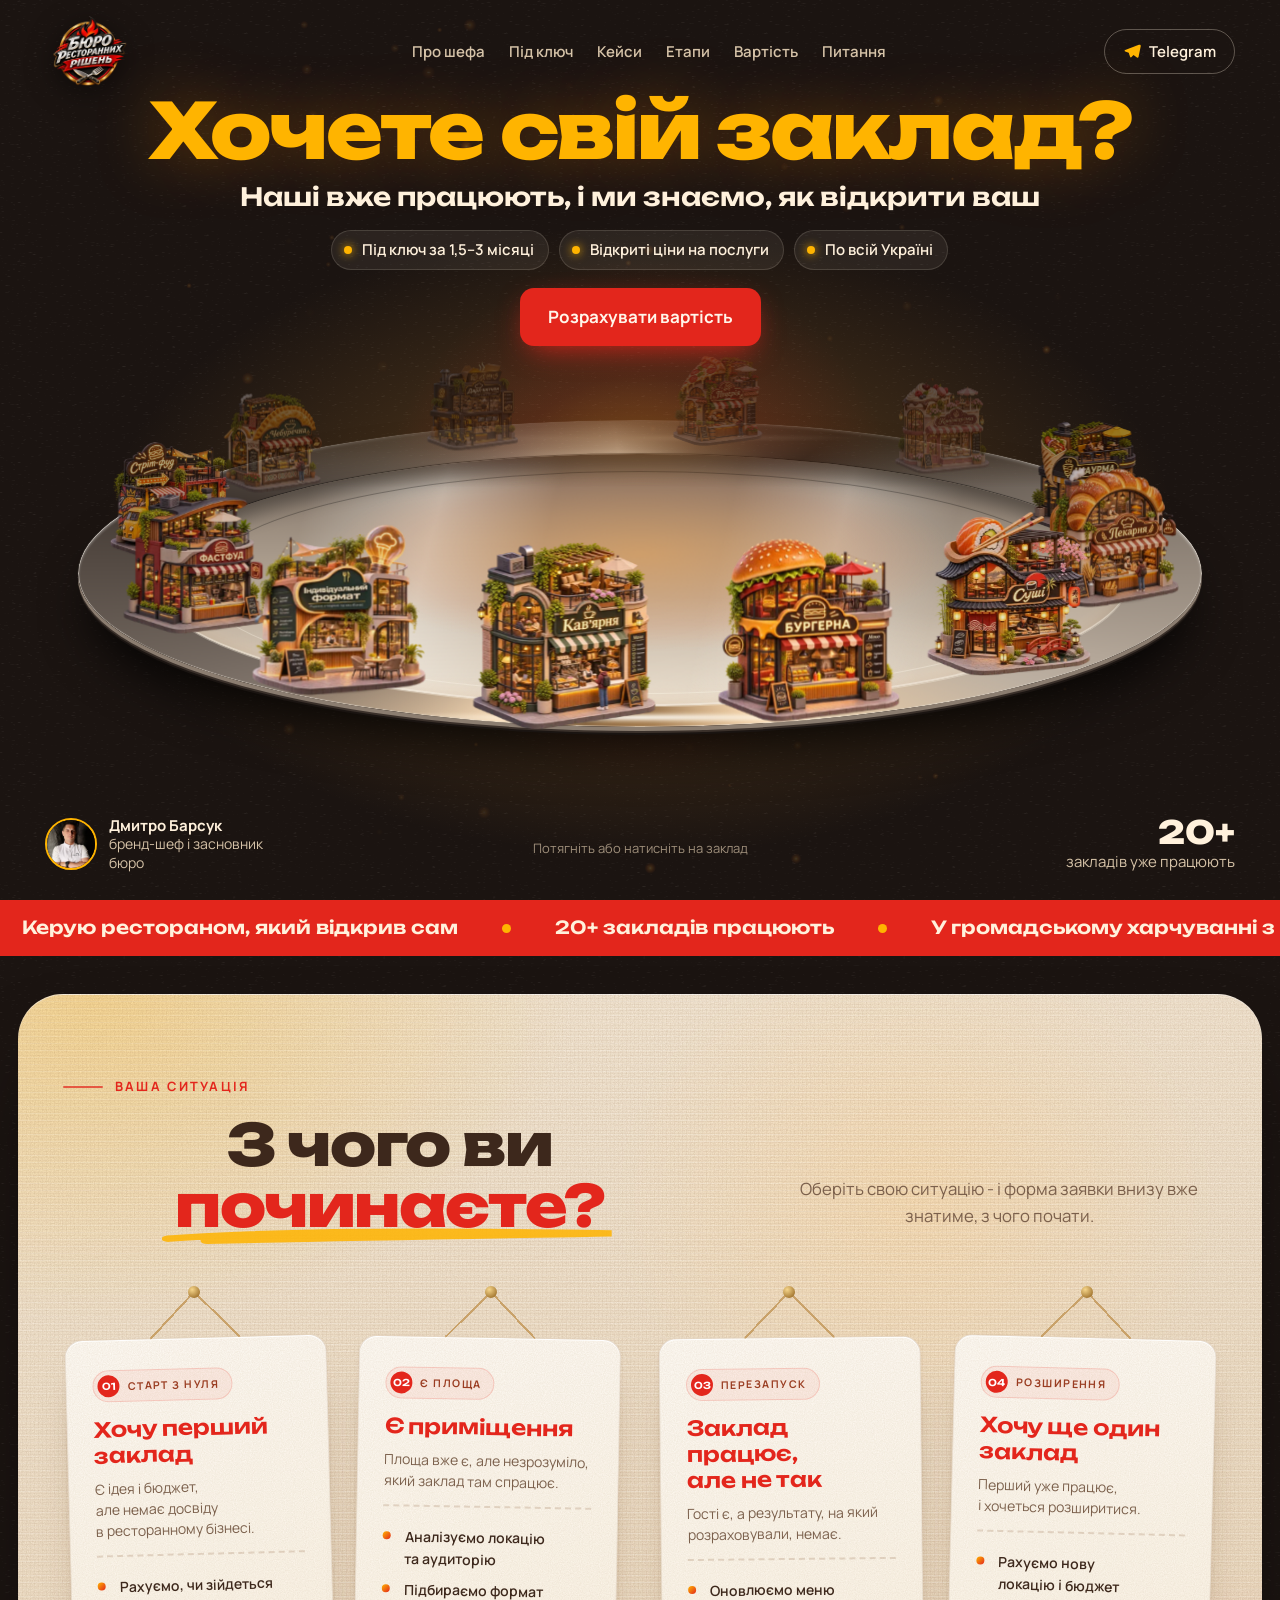
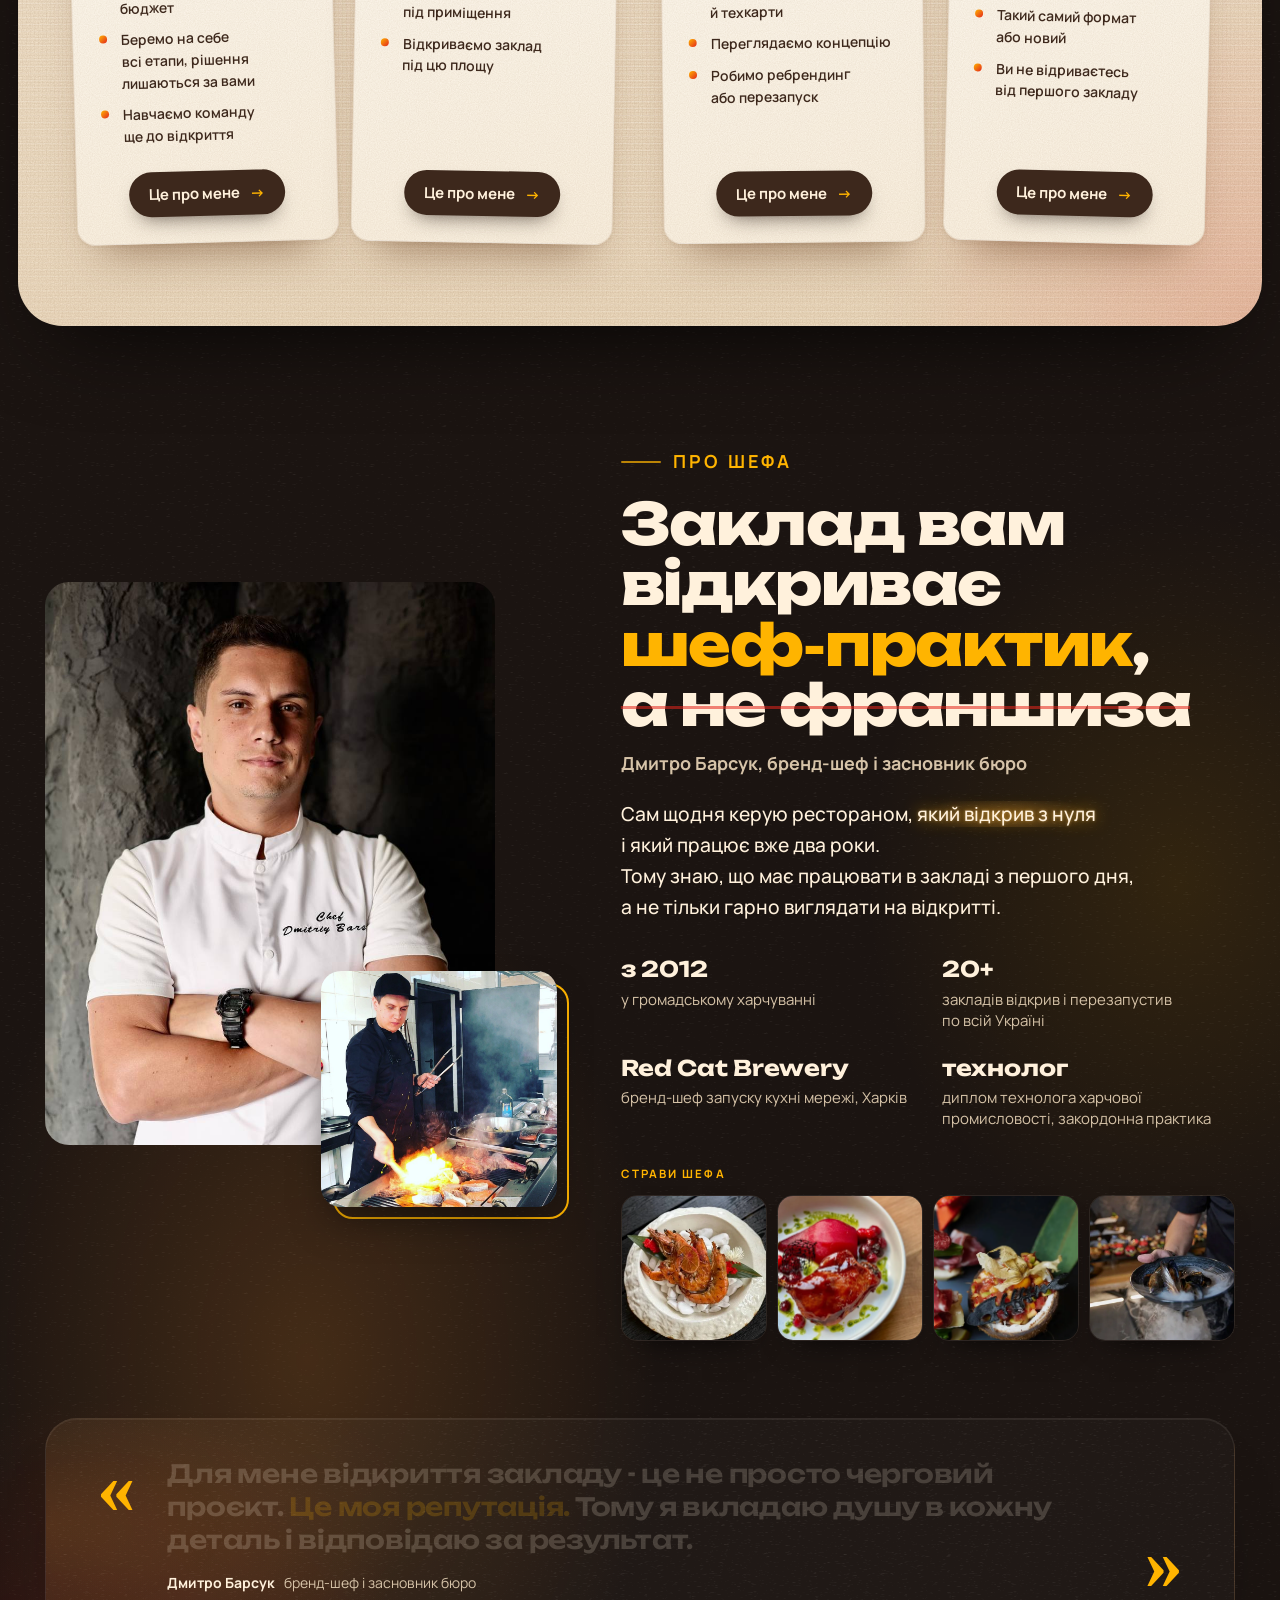
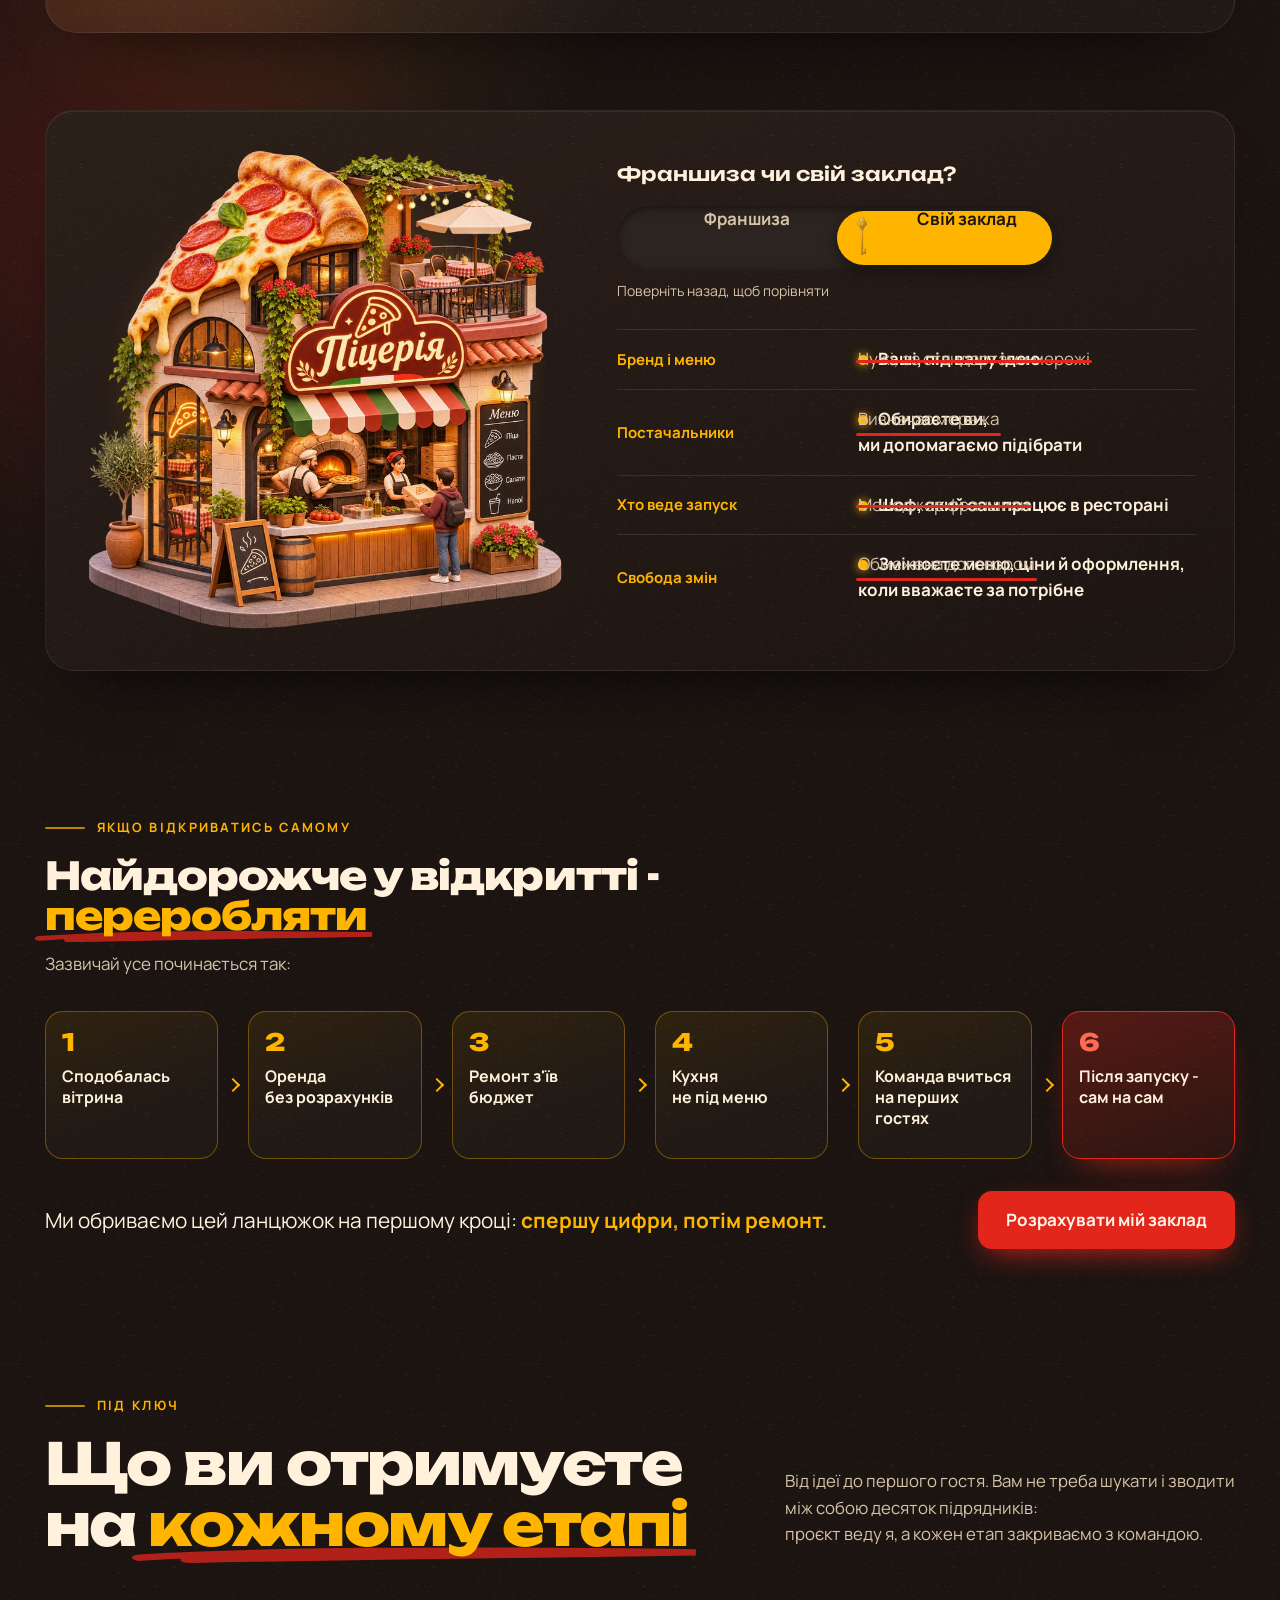
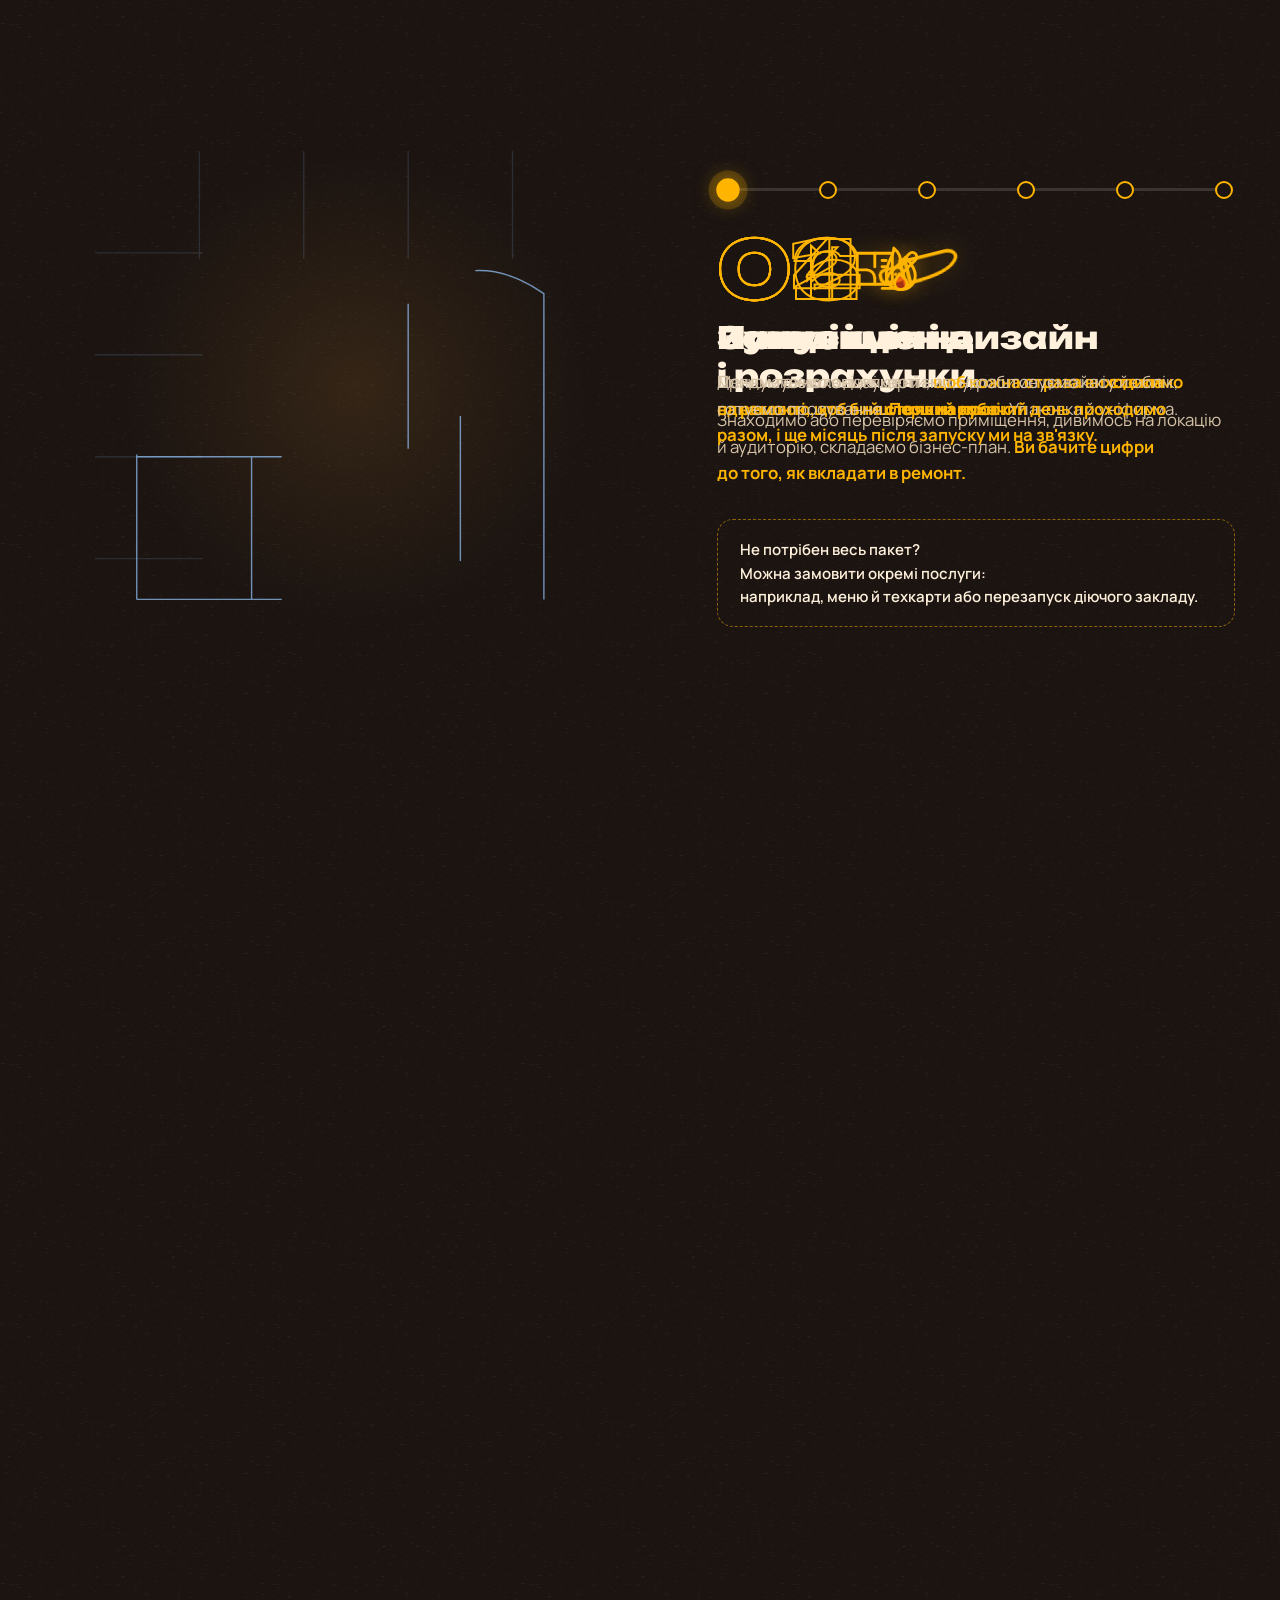
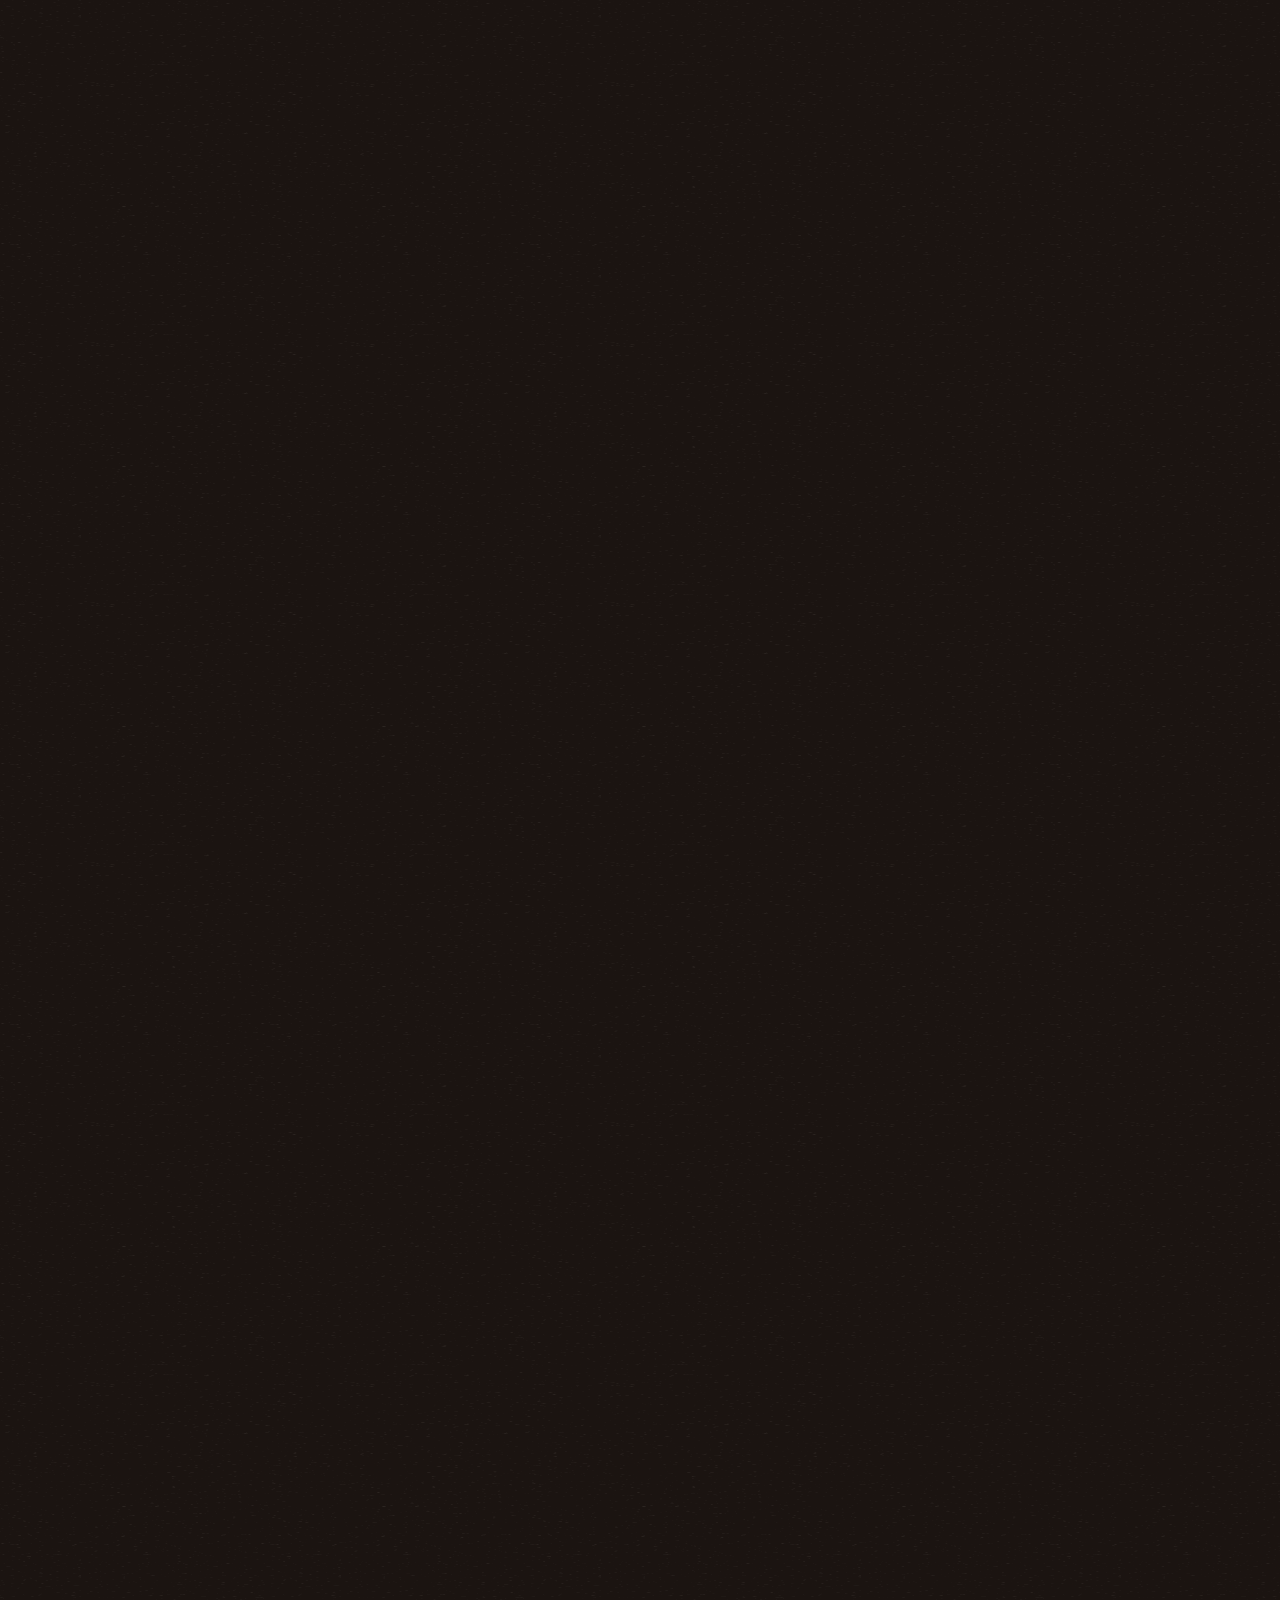
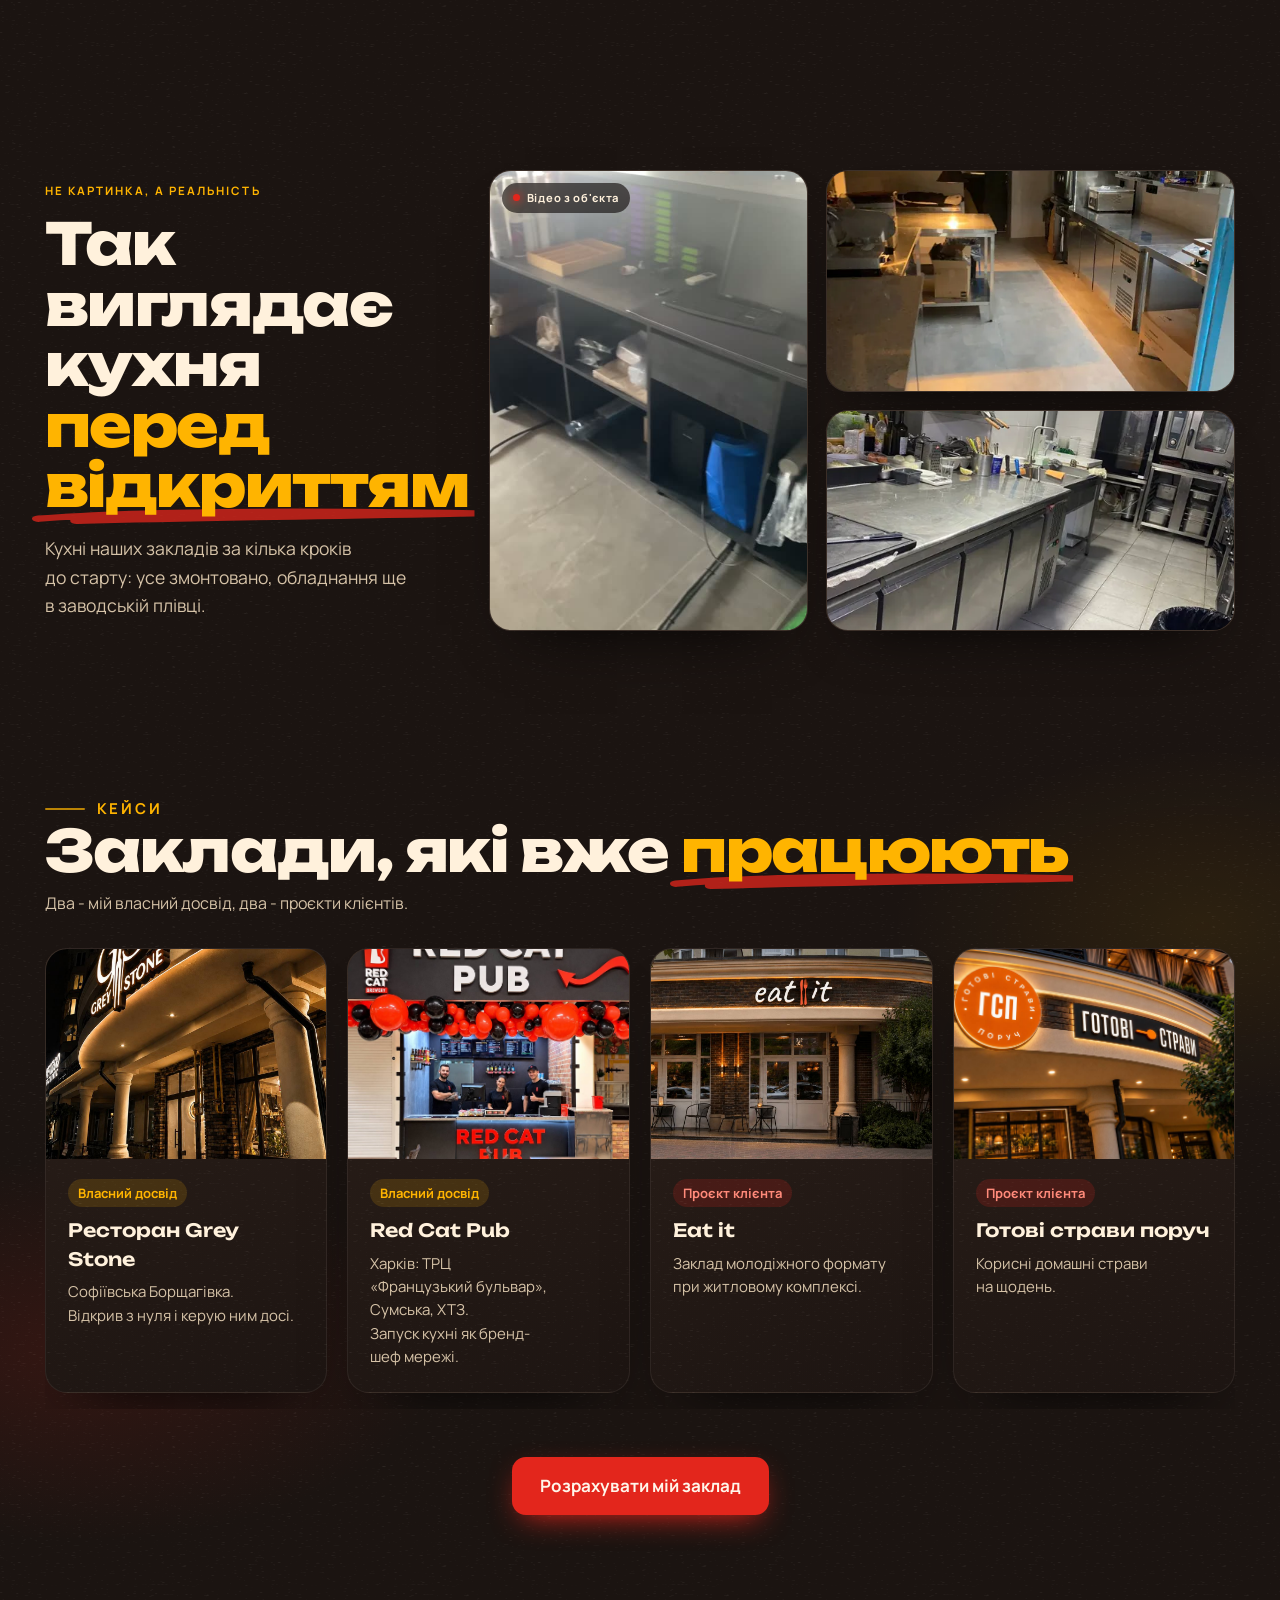
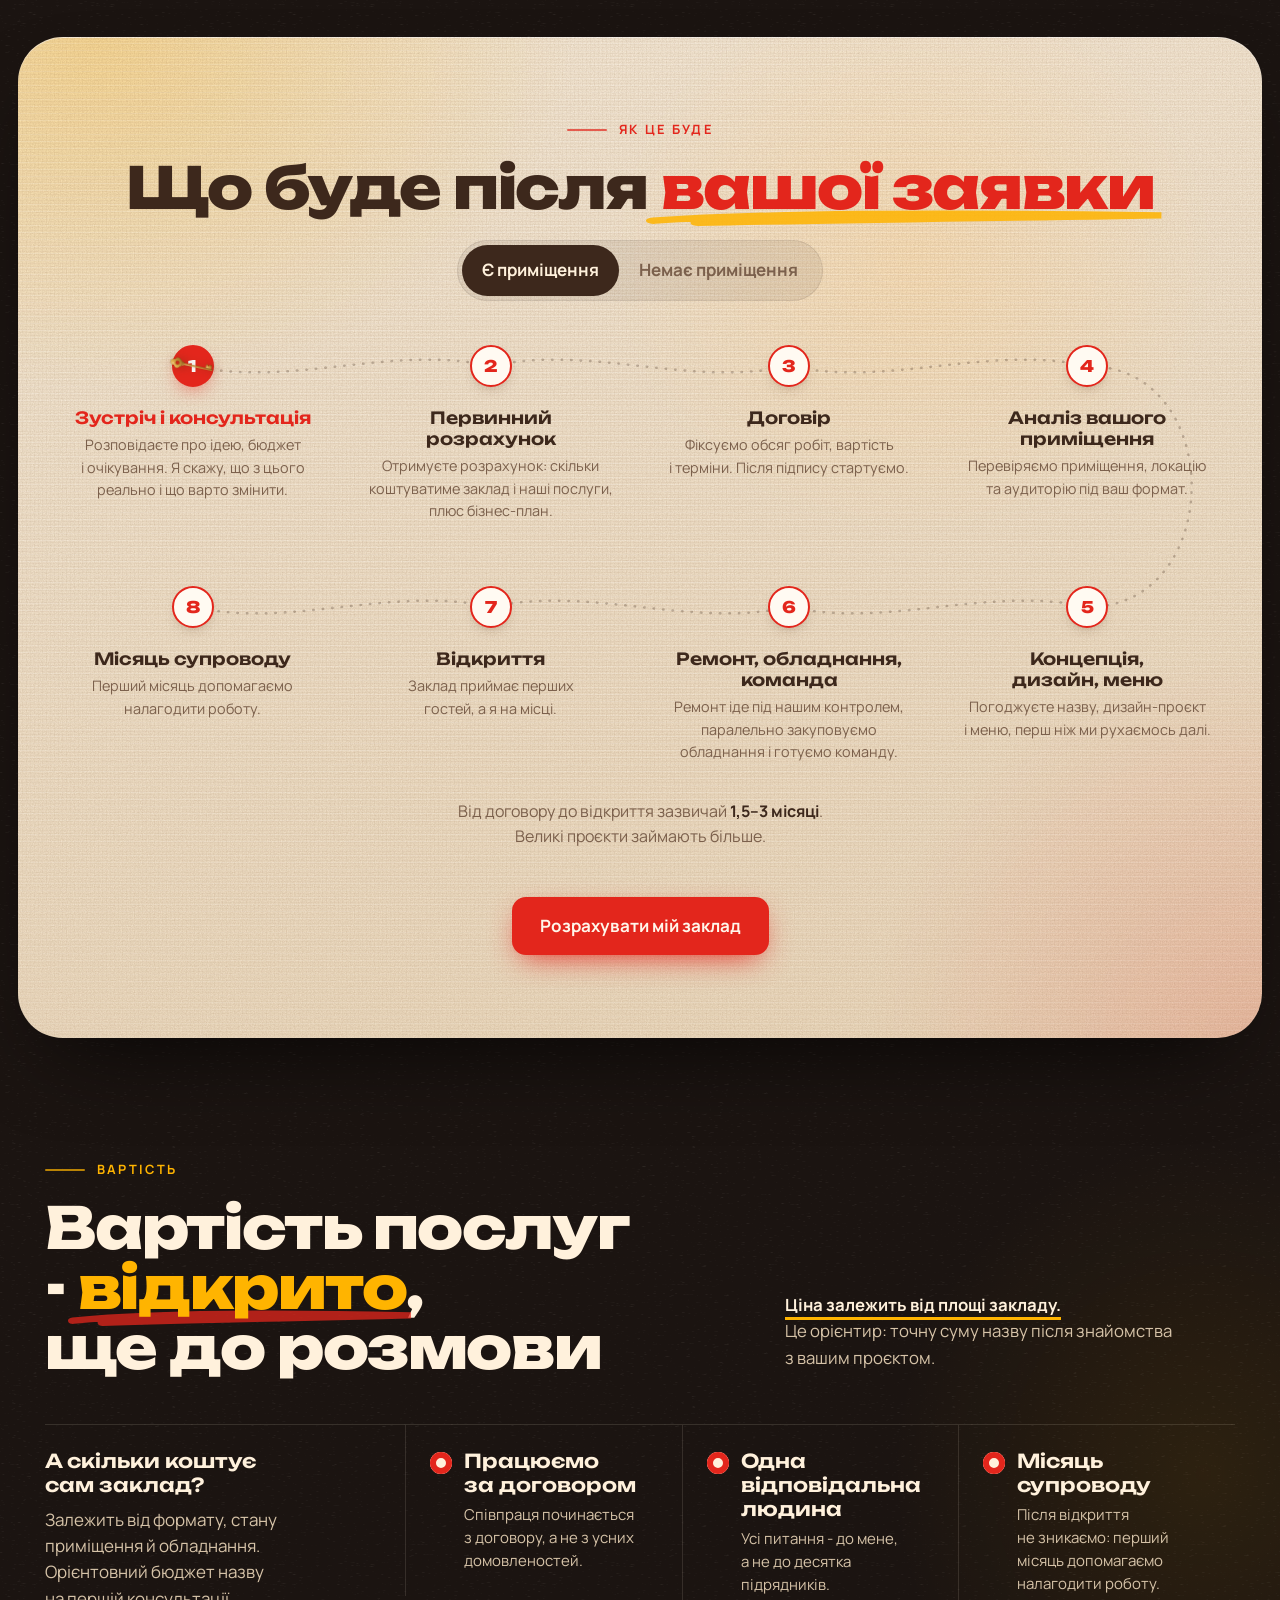
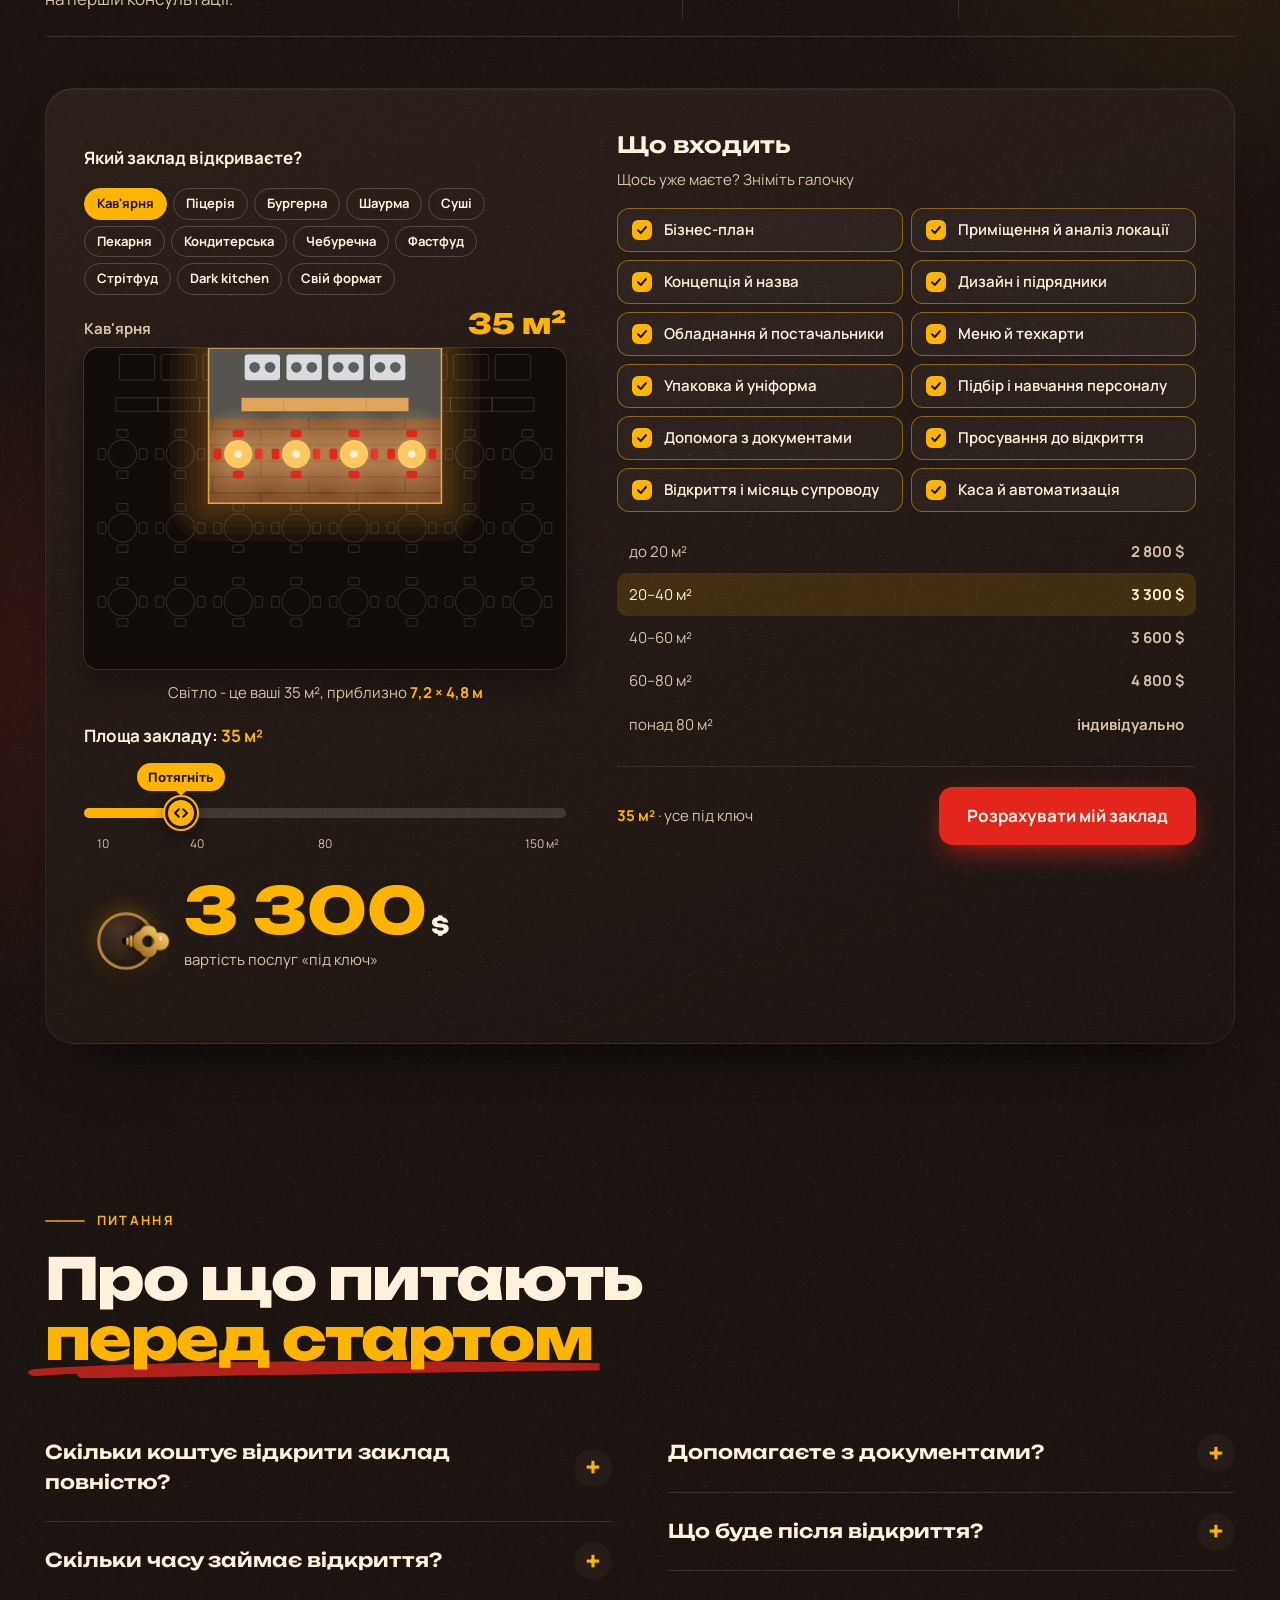
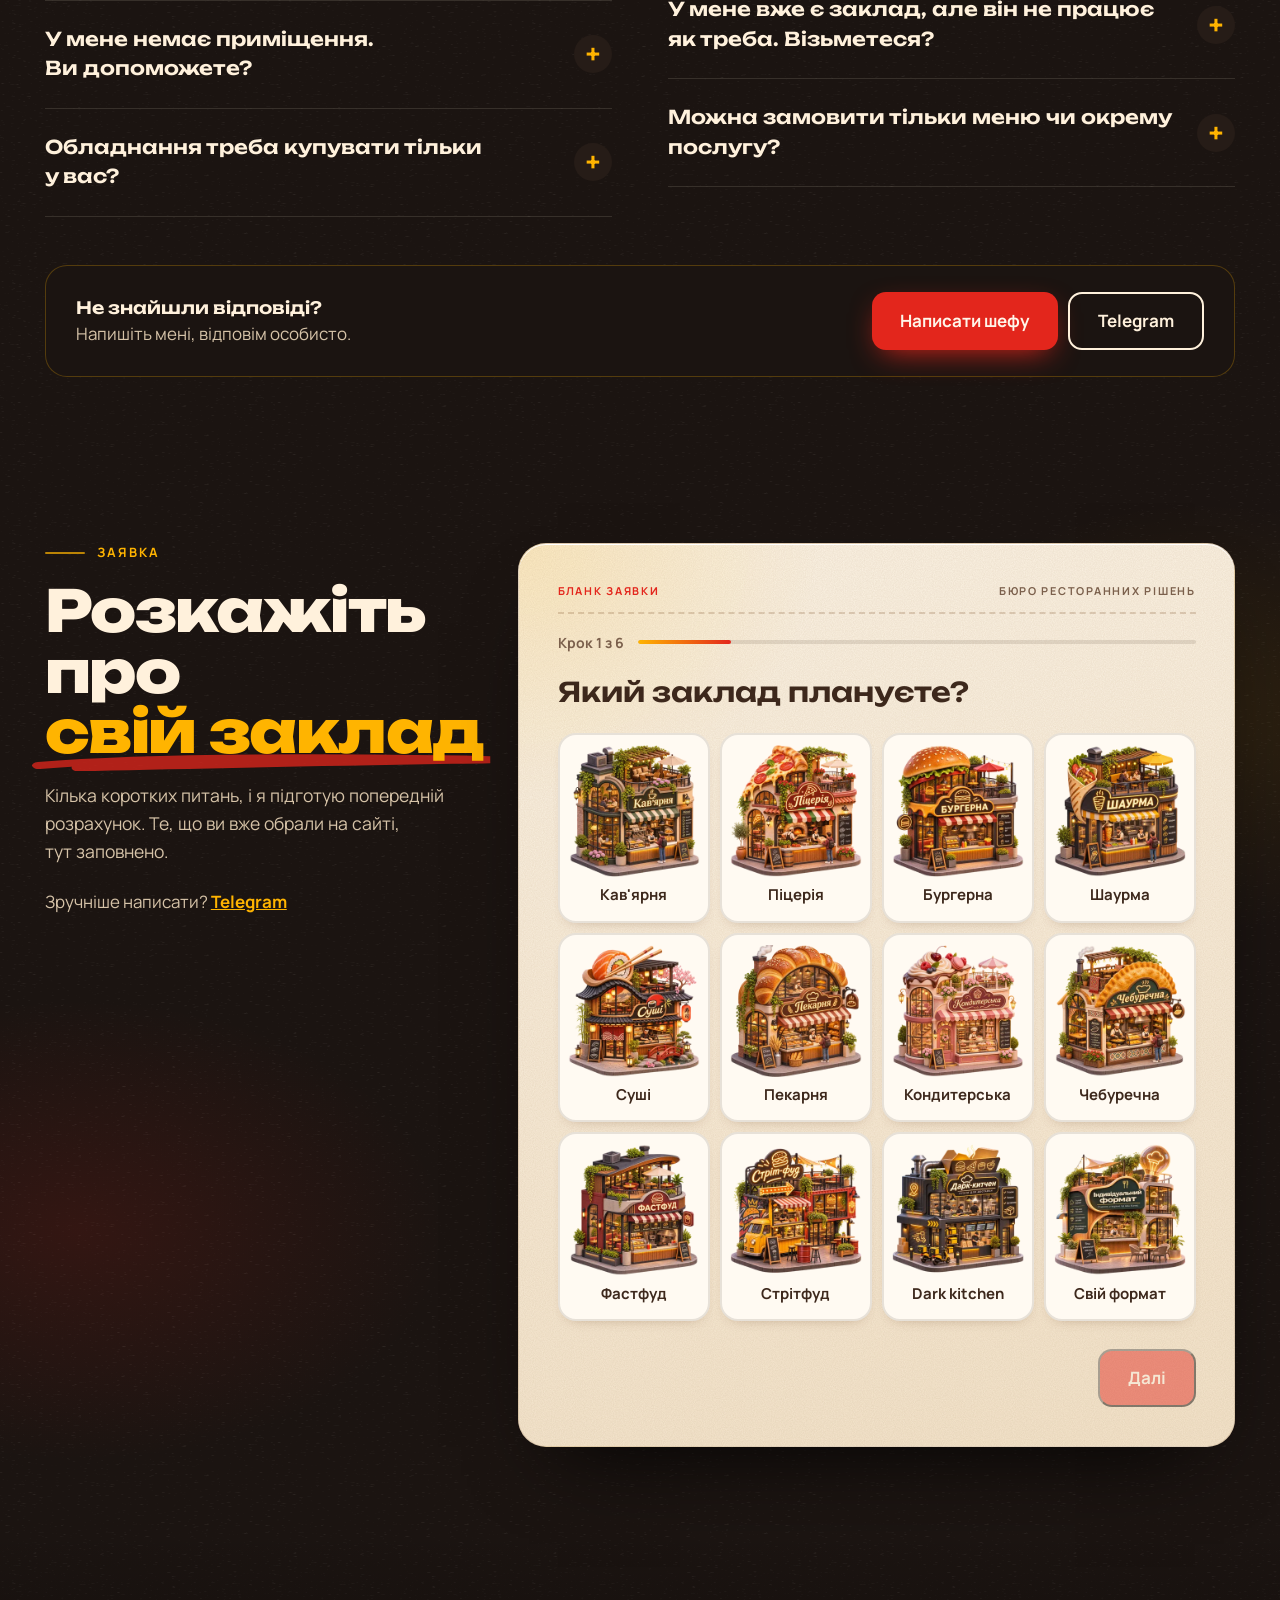
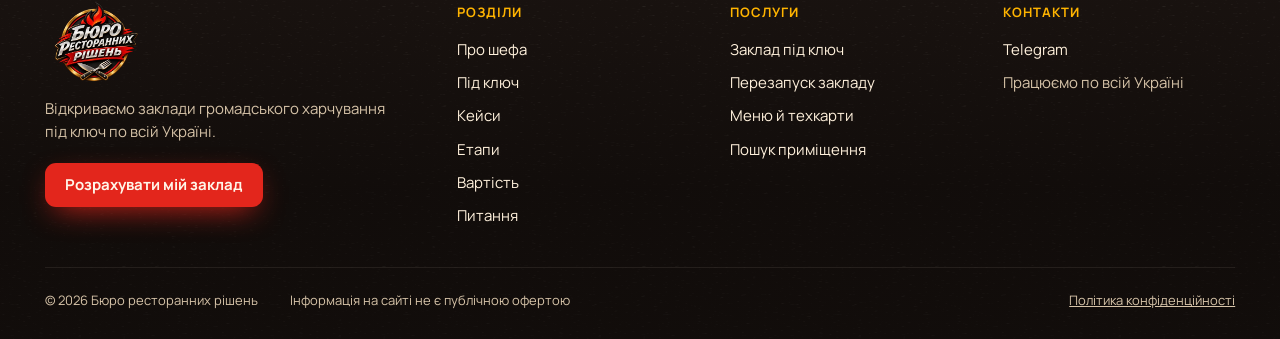
==== commit 38c2c10d: "Section labels stand out again, still without numbers - Labels use the accent colour (red on light s" ====
--- a/site/index.html
+++ b/site/index.html
@@ -46,7 +46,7 @@
   <link rel="preconnect" href="https://fonts.gstatic.com" crossorigin>
   <link href="https://fonts.googleapis.com/css2?family=Manrope:wght@400;600;700&family=Unbounded:wght@600;800&display=swap" rel="stylesheet">
   <!-- ?v= — щоб браузер не брав застарілу версію з кешу; міняти при кожному оновленні -->
-  <link rel="stylesheet" href="styles.css?v=118">
+  <link rel="stylesheet" href="styles.css?v=119">
 
   <!-- GSAP вантажимо якомога раніше: поки його немає, інтро не може стартувати -->
   <link rel="preload" as="script" href="js/gsap.min.js">
--- a/site/styles.css
+++ b/site/styles.css
@@ -2099,9 +2099,11 @@
 .head-split .section__lead { margin: 0 0 .4em; max-width: 30em; font-size: clamp(.95rem, .9rem + .2vw, 1.05rem); line-height: 1.6; }
 .eyebrow {
   display: flex; align-items: center; gap: 12px; margin: 0 0 18px;
-  font-size: .72rem; font-weight: 700; letter-spacing: .18em; text-transform: uppercase;
-  color: var(--ink-dim, var(--text-dim));
-}
+  font-size: .8rem; font-weight: 700; letter-spacing: .18em; text-transform: uppercase;
+  color: var(--accent);
+}
+.eyebrow::before { content: ""; flex: none; width: 40px; height: 2px; border-radius: 2px; background: currentColor; opacity: .7; }
+.section:not(.section--paper) .eyebrow { color: var(--hot); }
 .kw { position: relative; isolation: isolate; color: var(--accent); white-space: nowrap; }
 .kw::after {
   content: ""; position: absolute; z-index: -1; left: -3%; right: -3%; bottom: -.06em; height: .3em;
